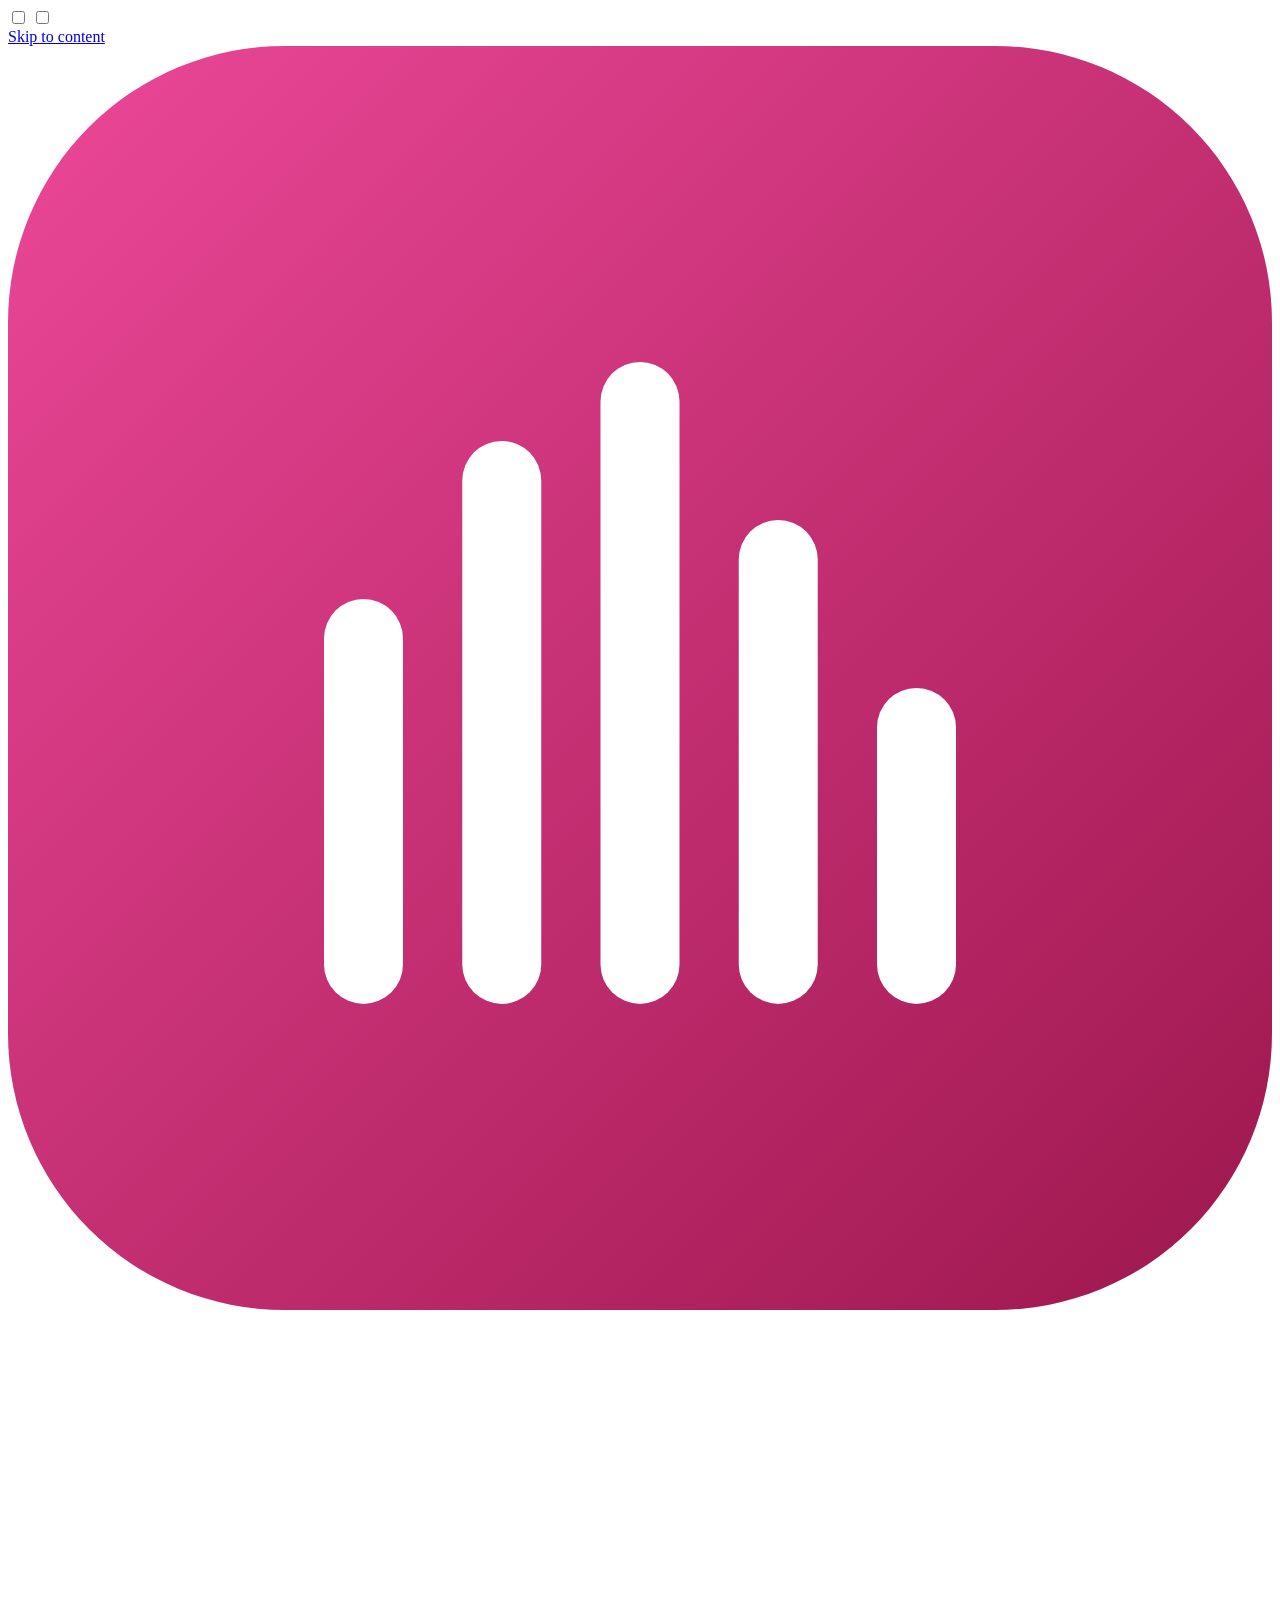
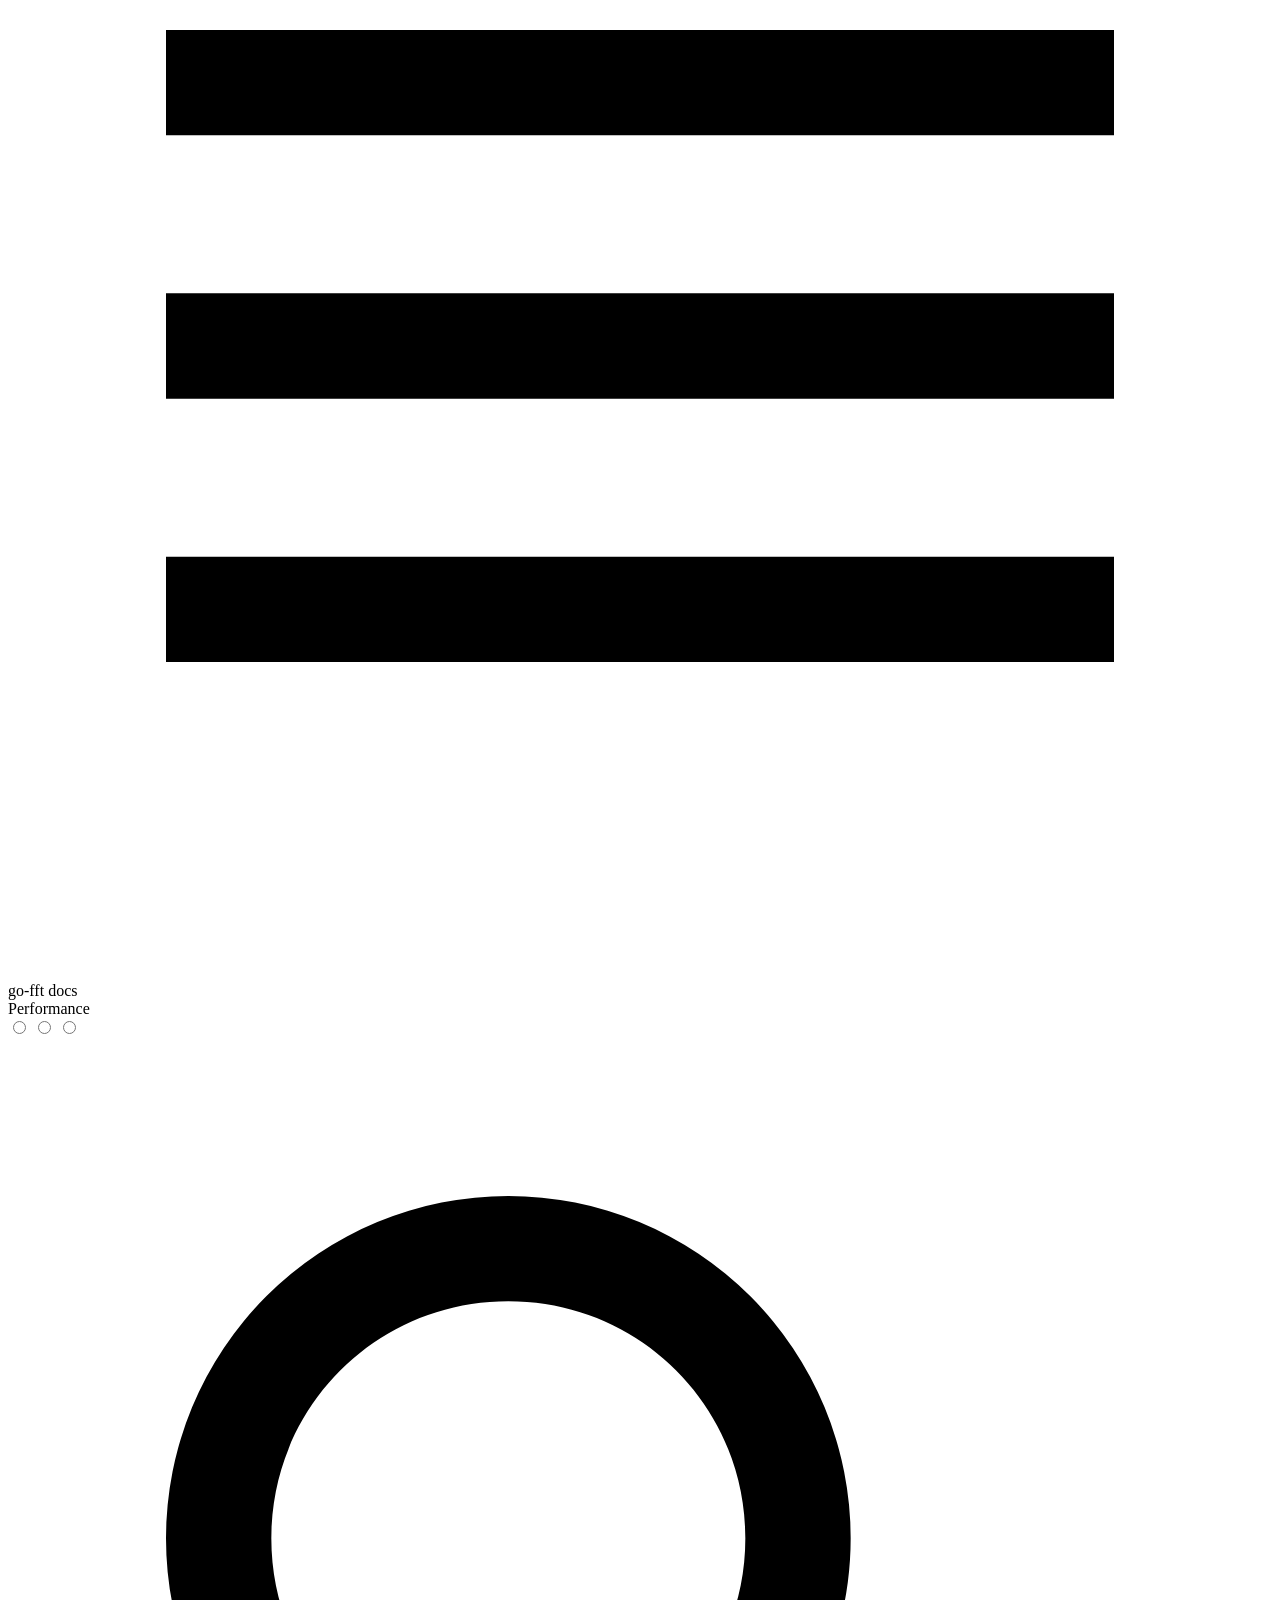
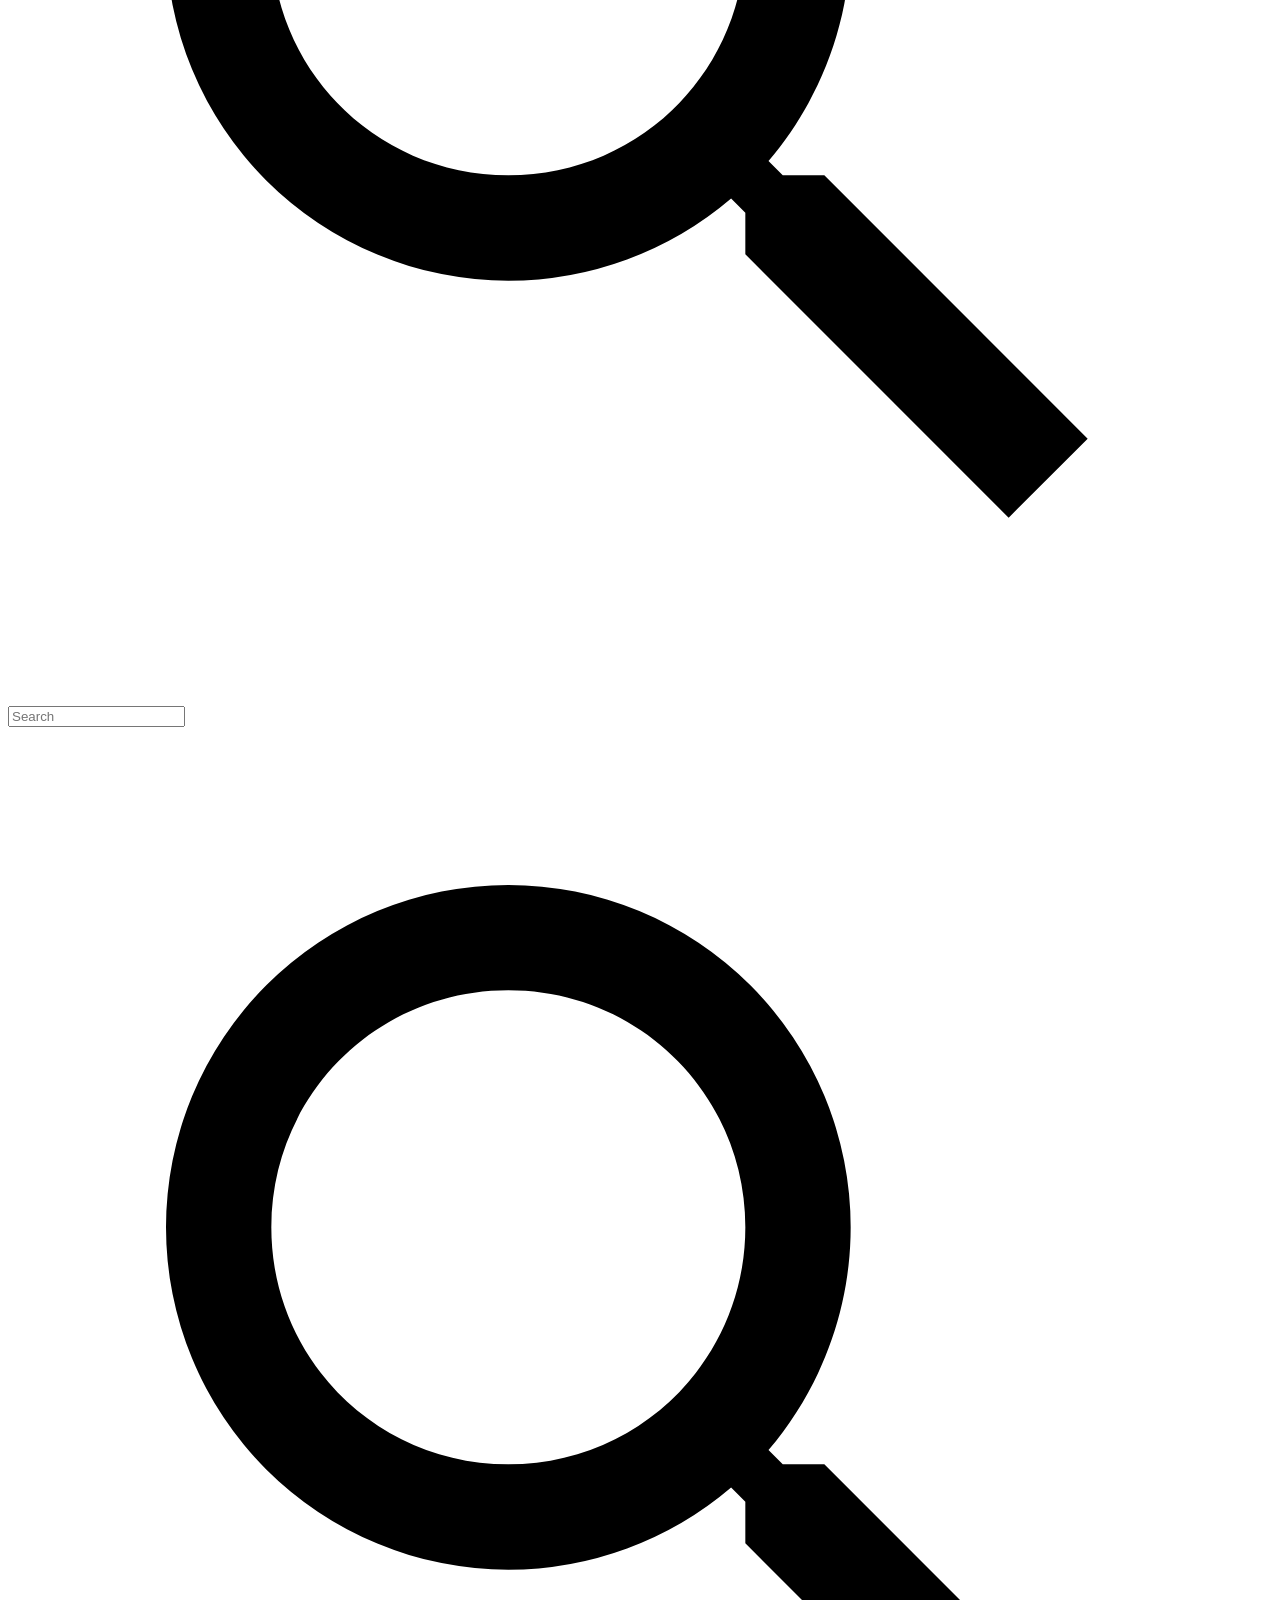
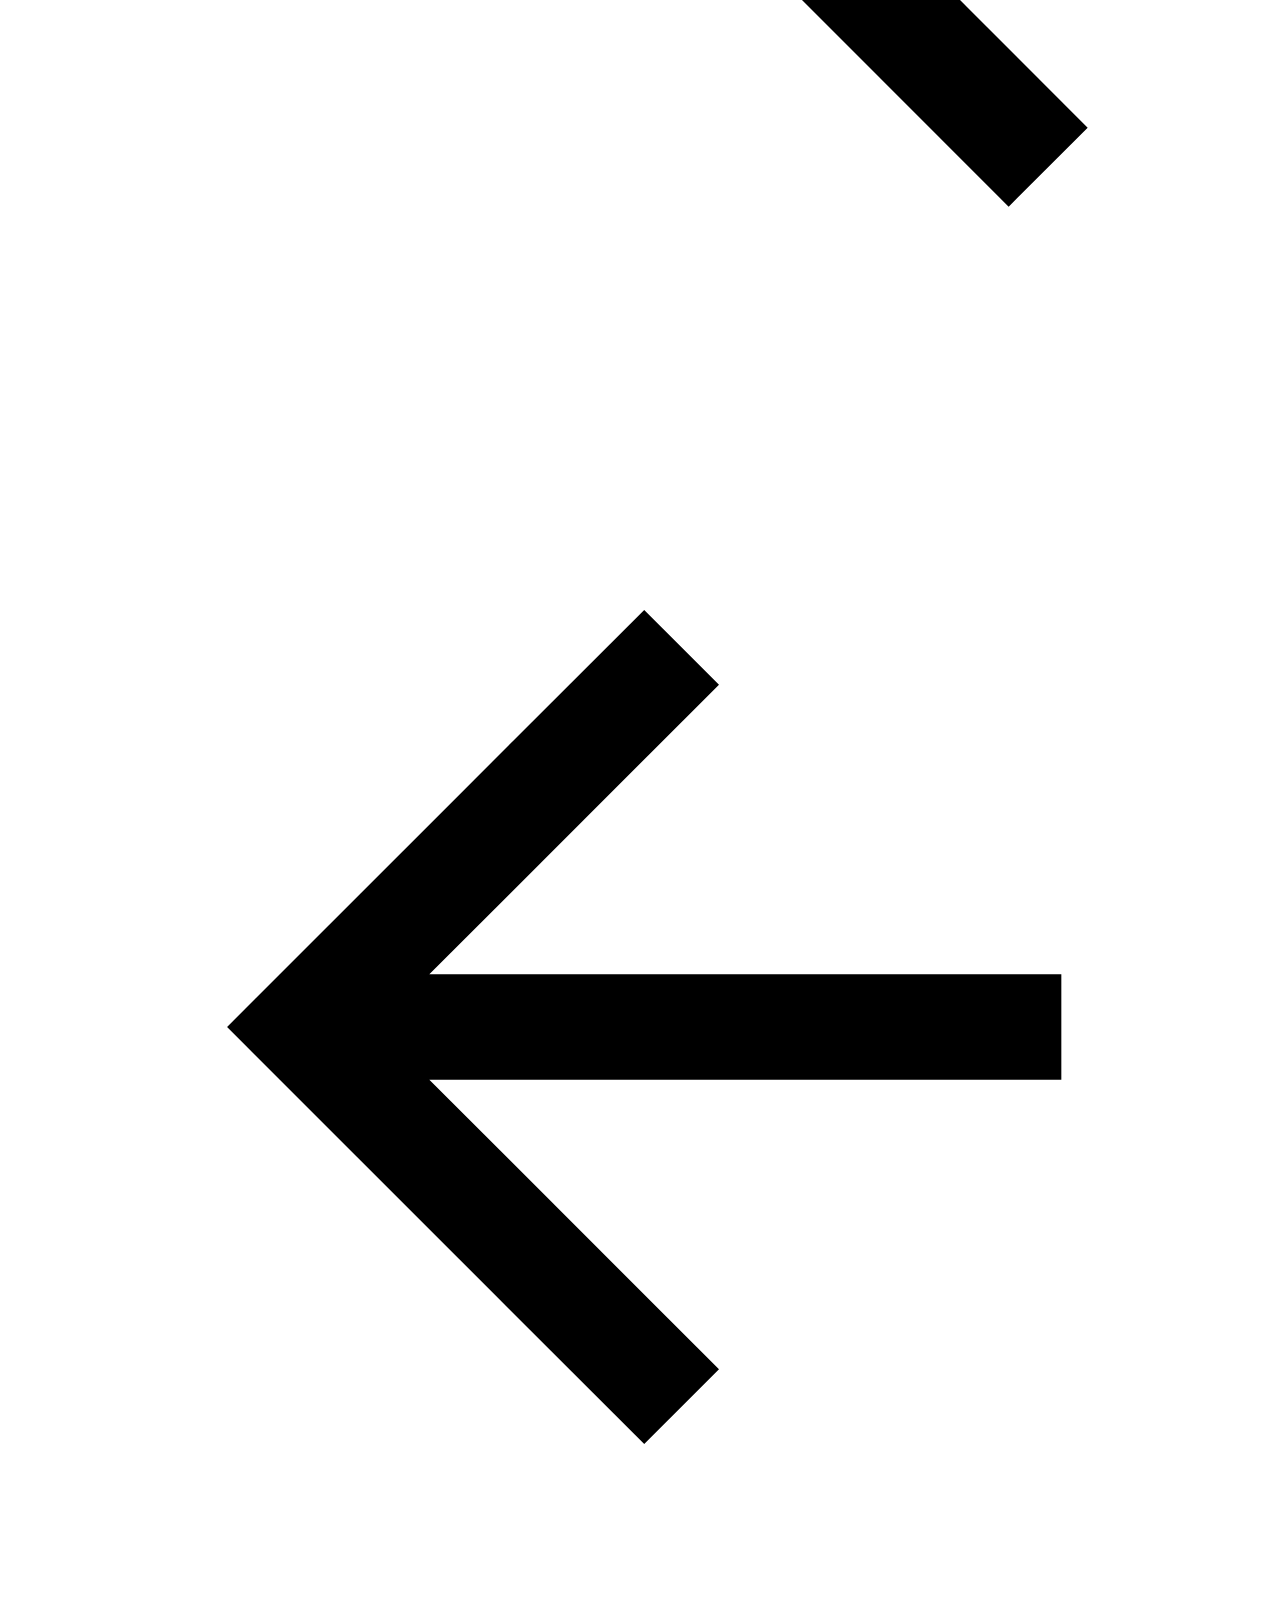
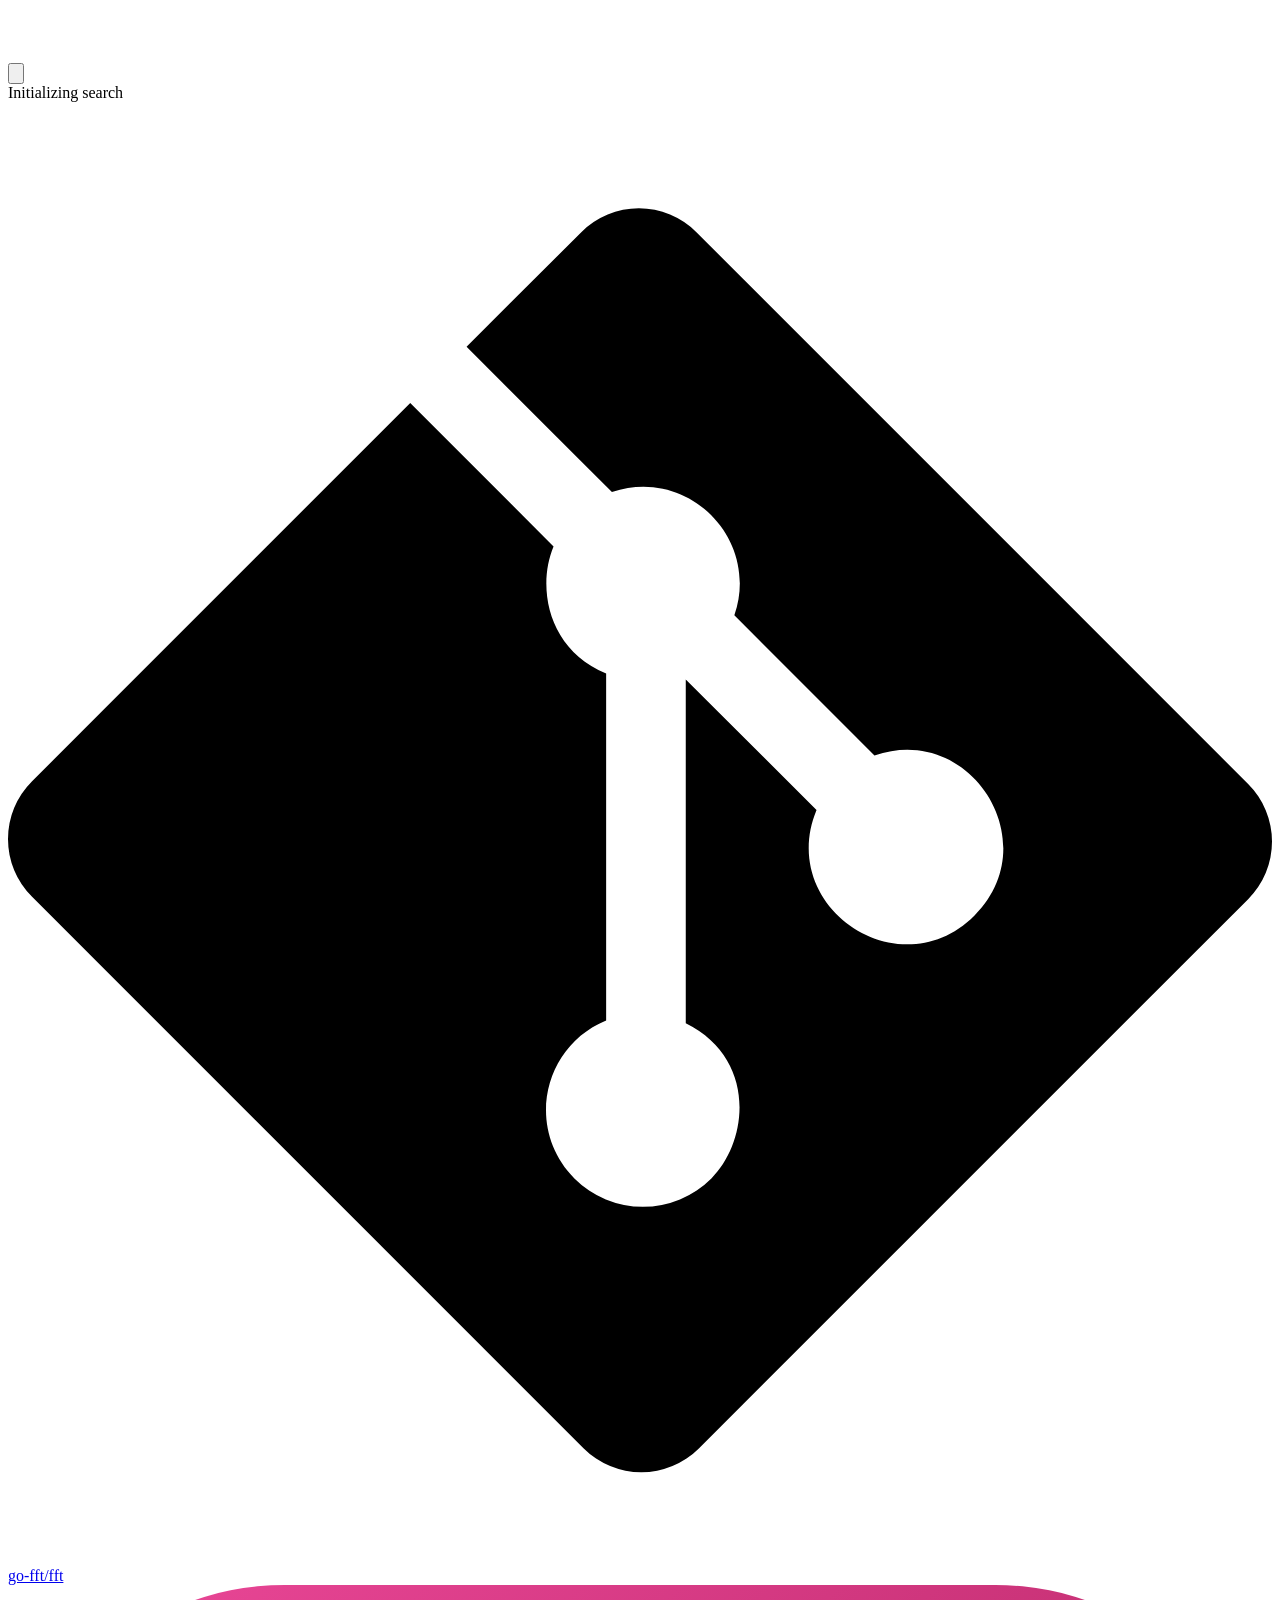
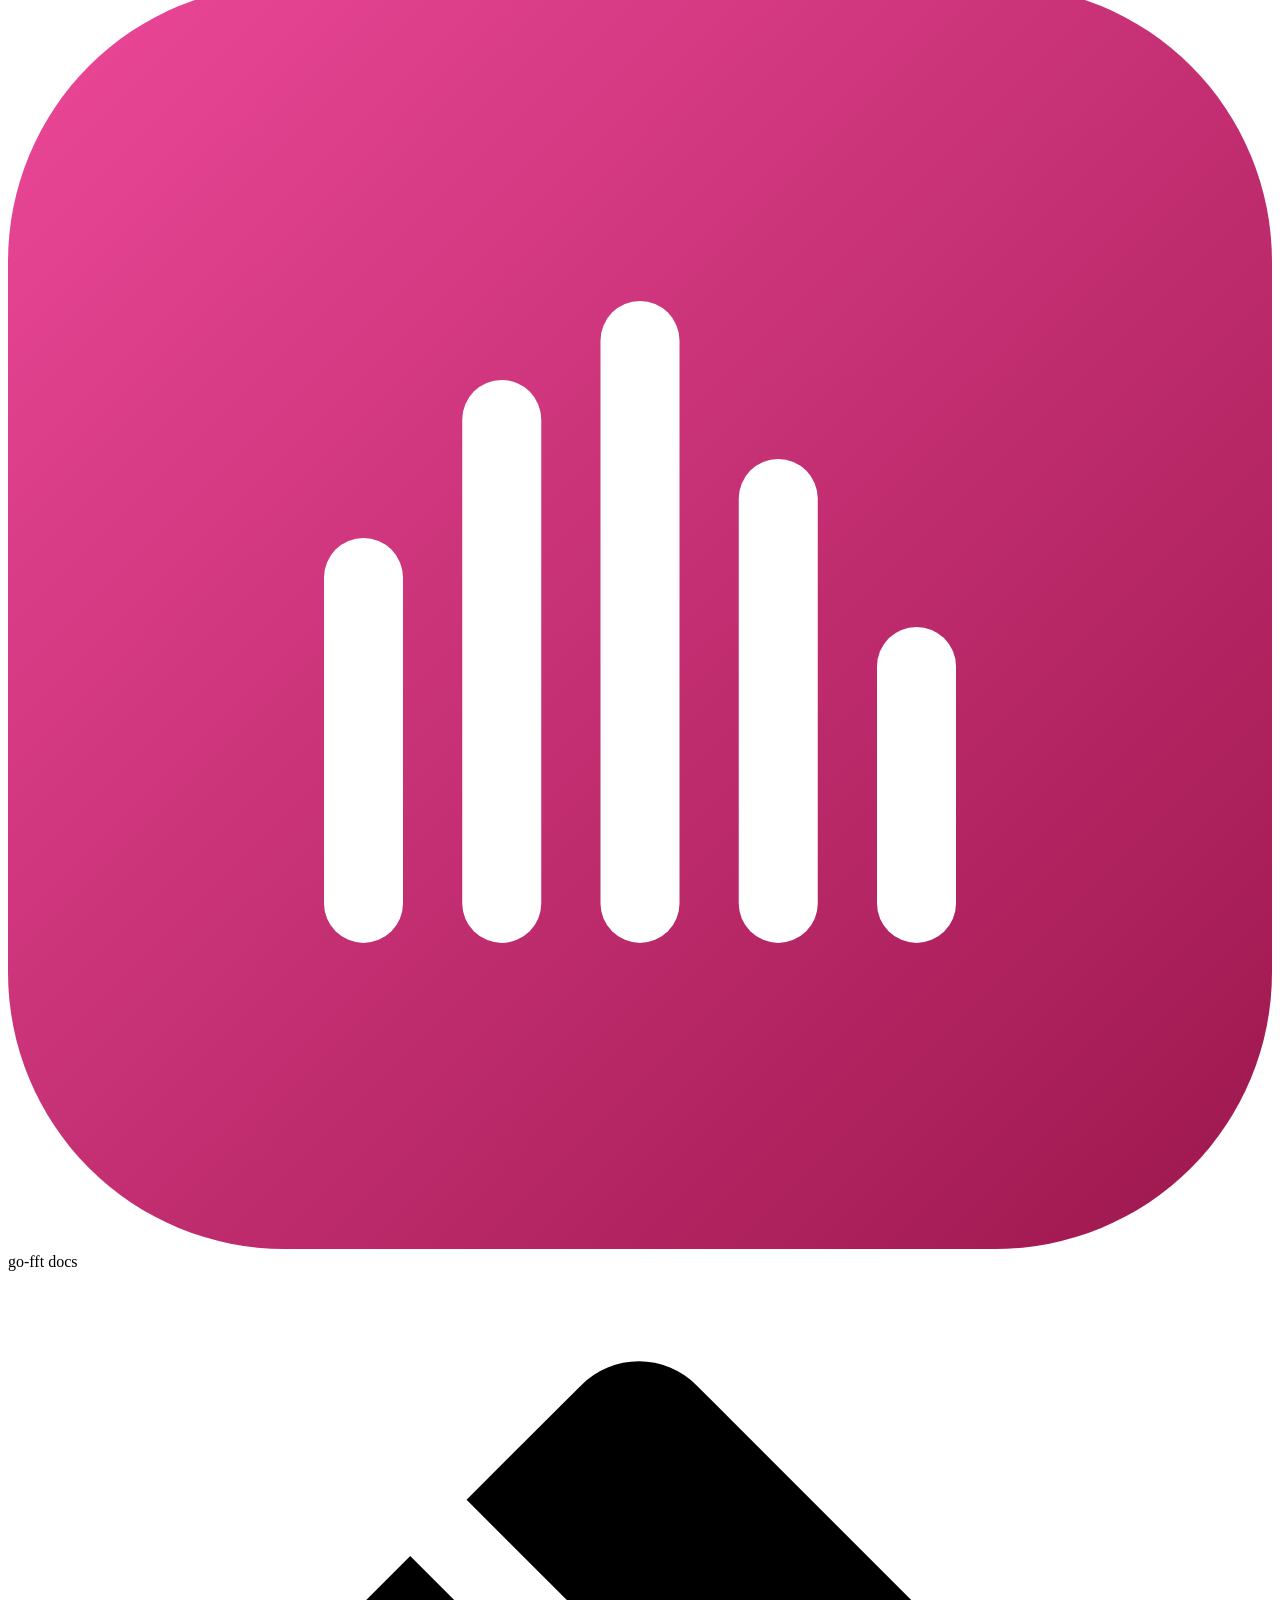
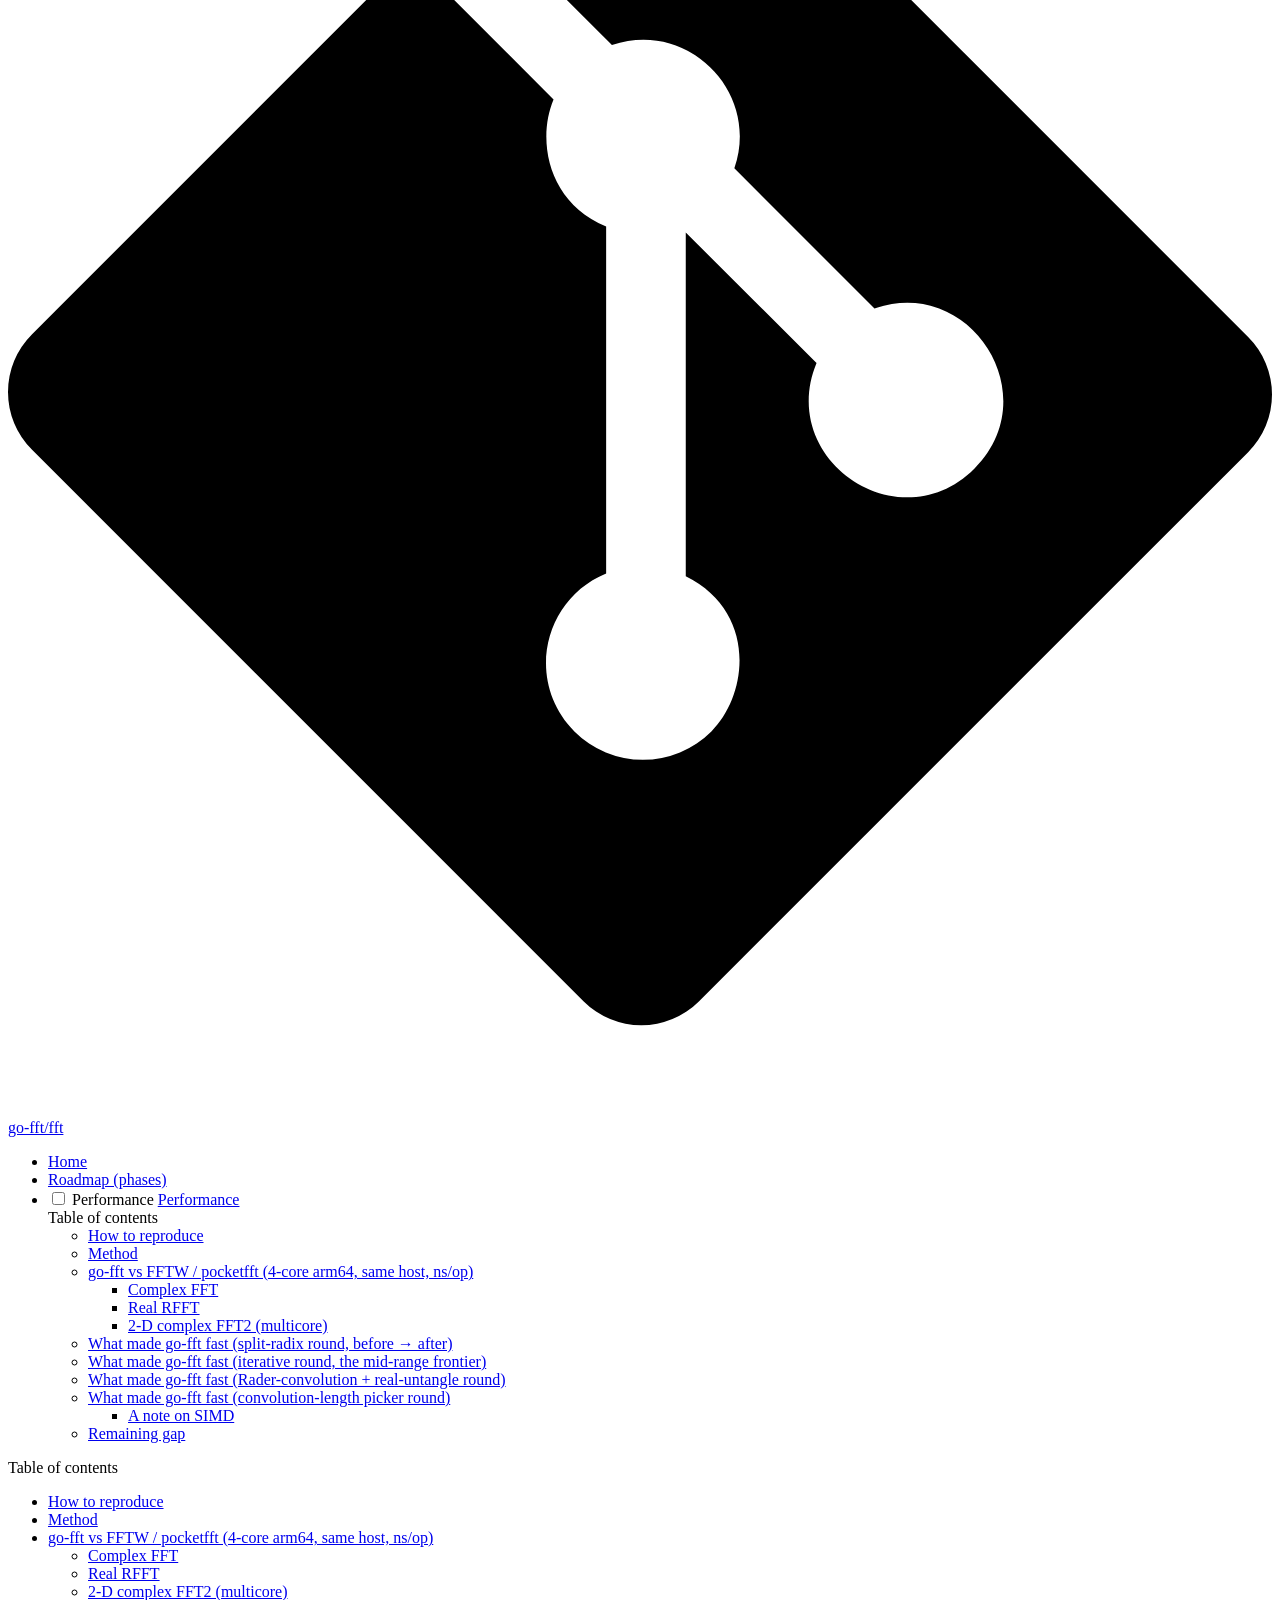
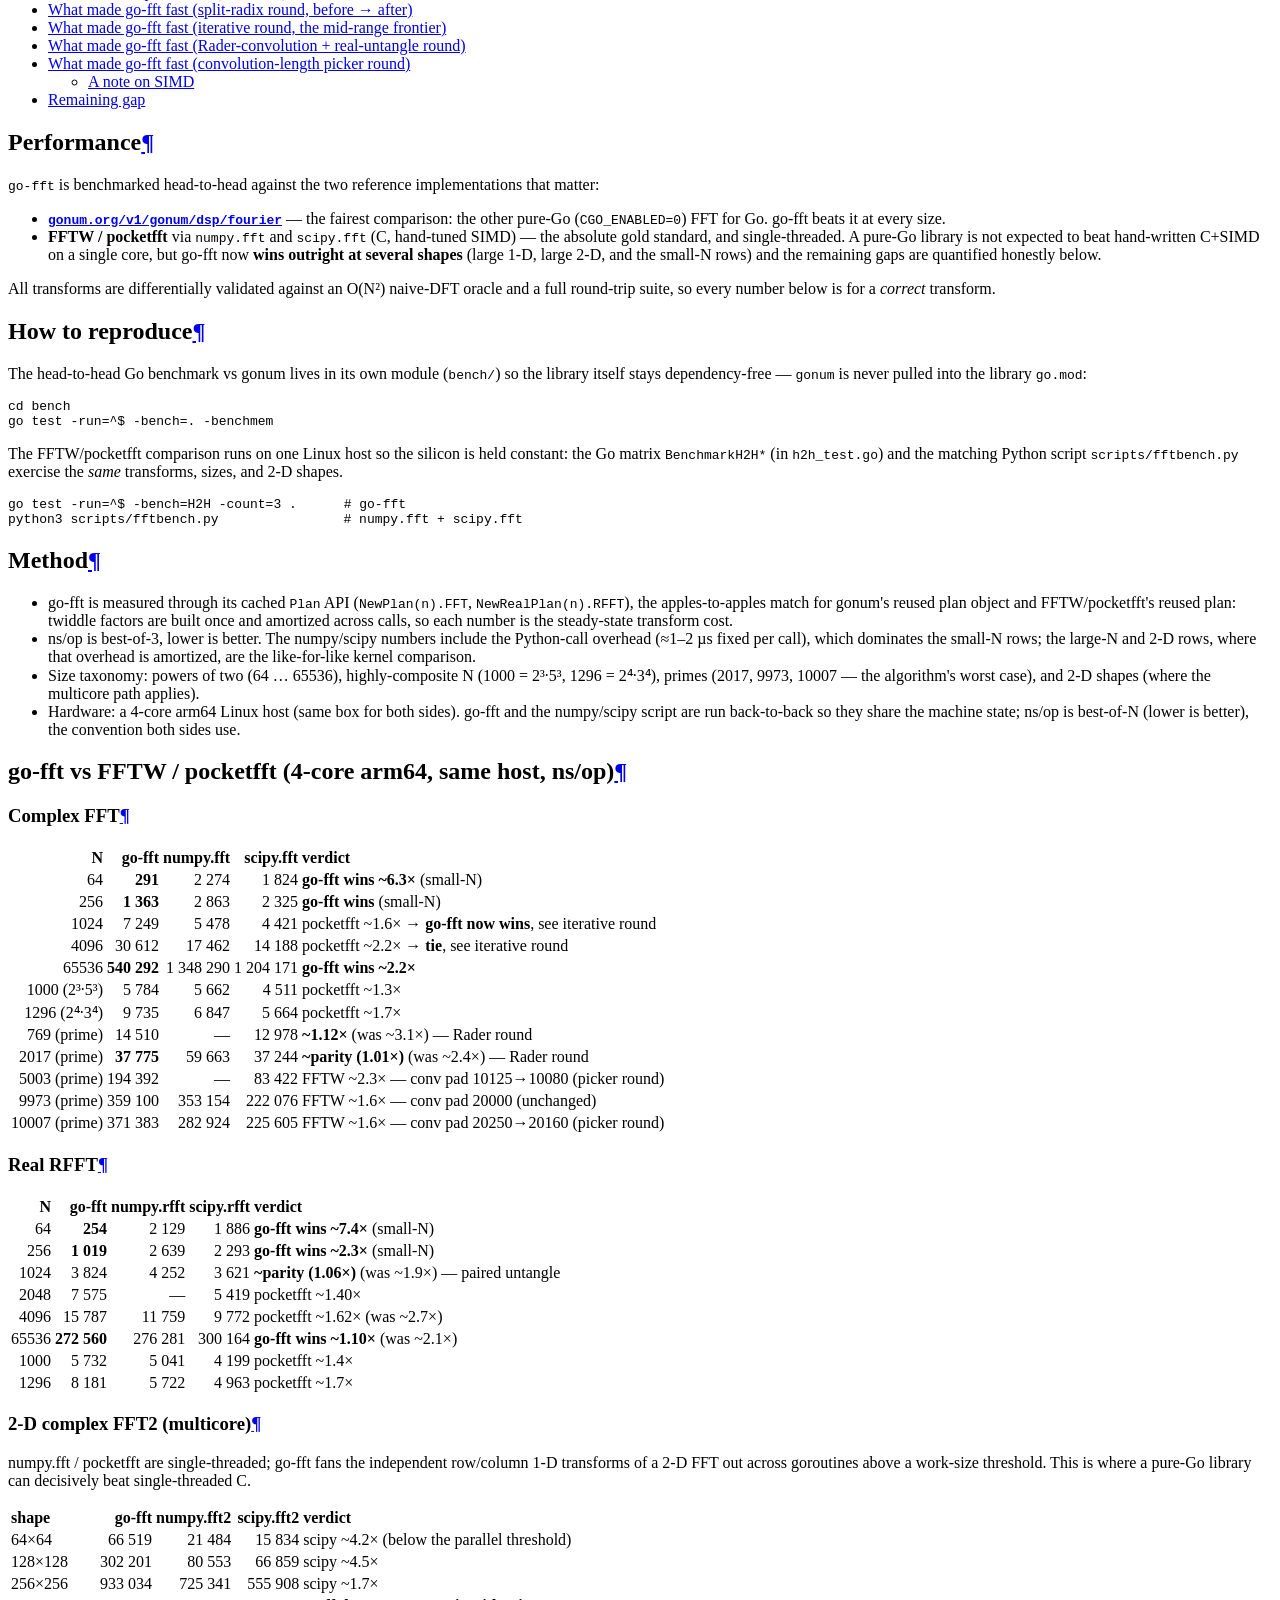
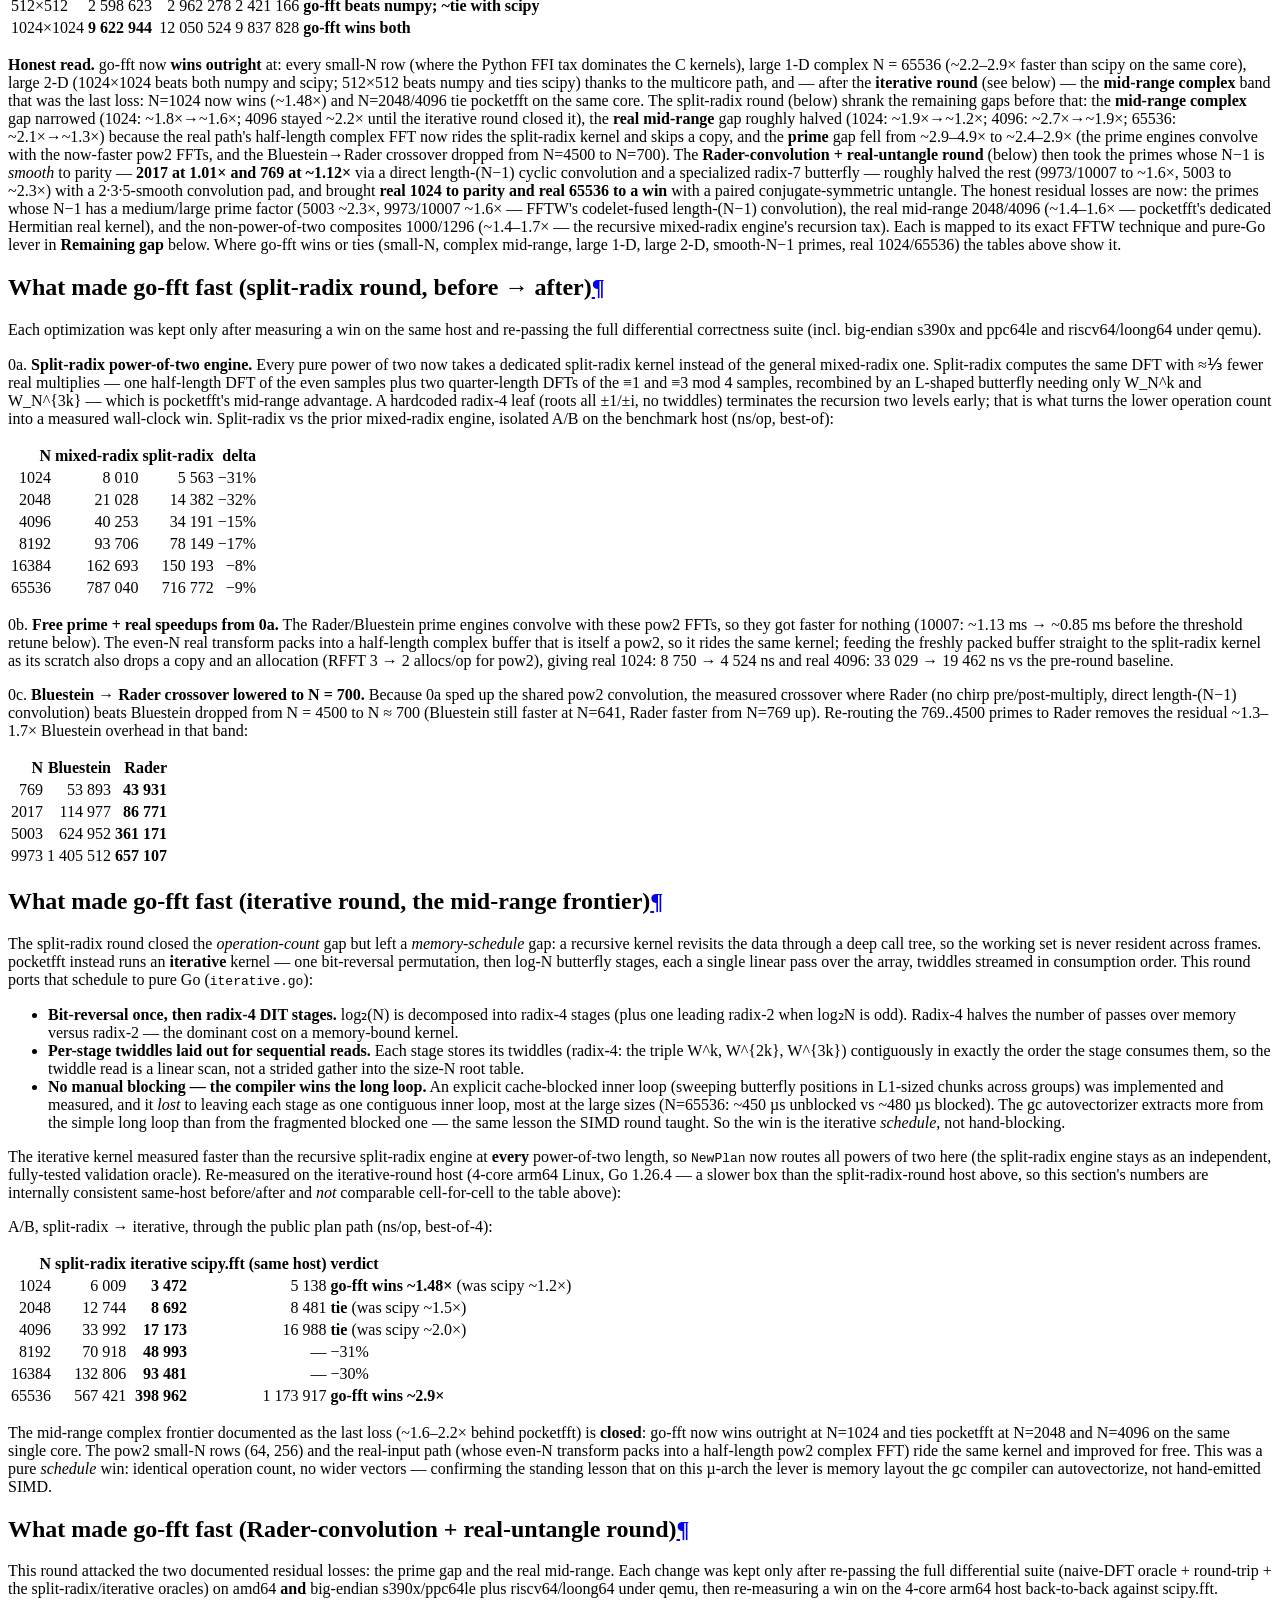
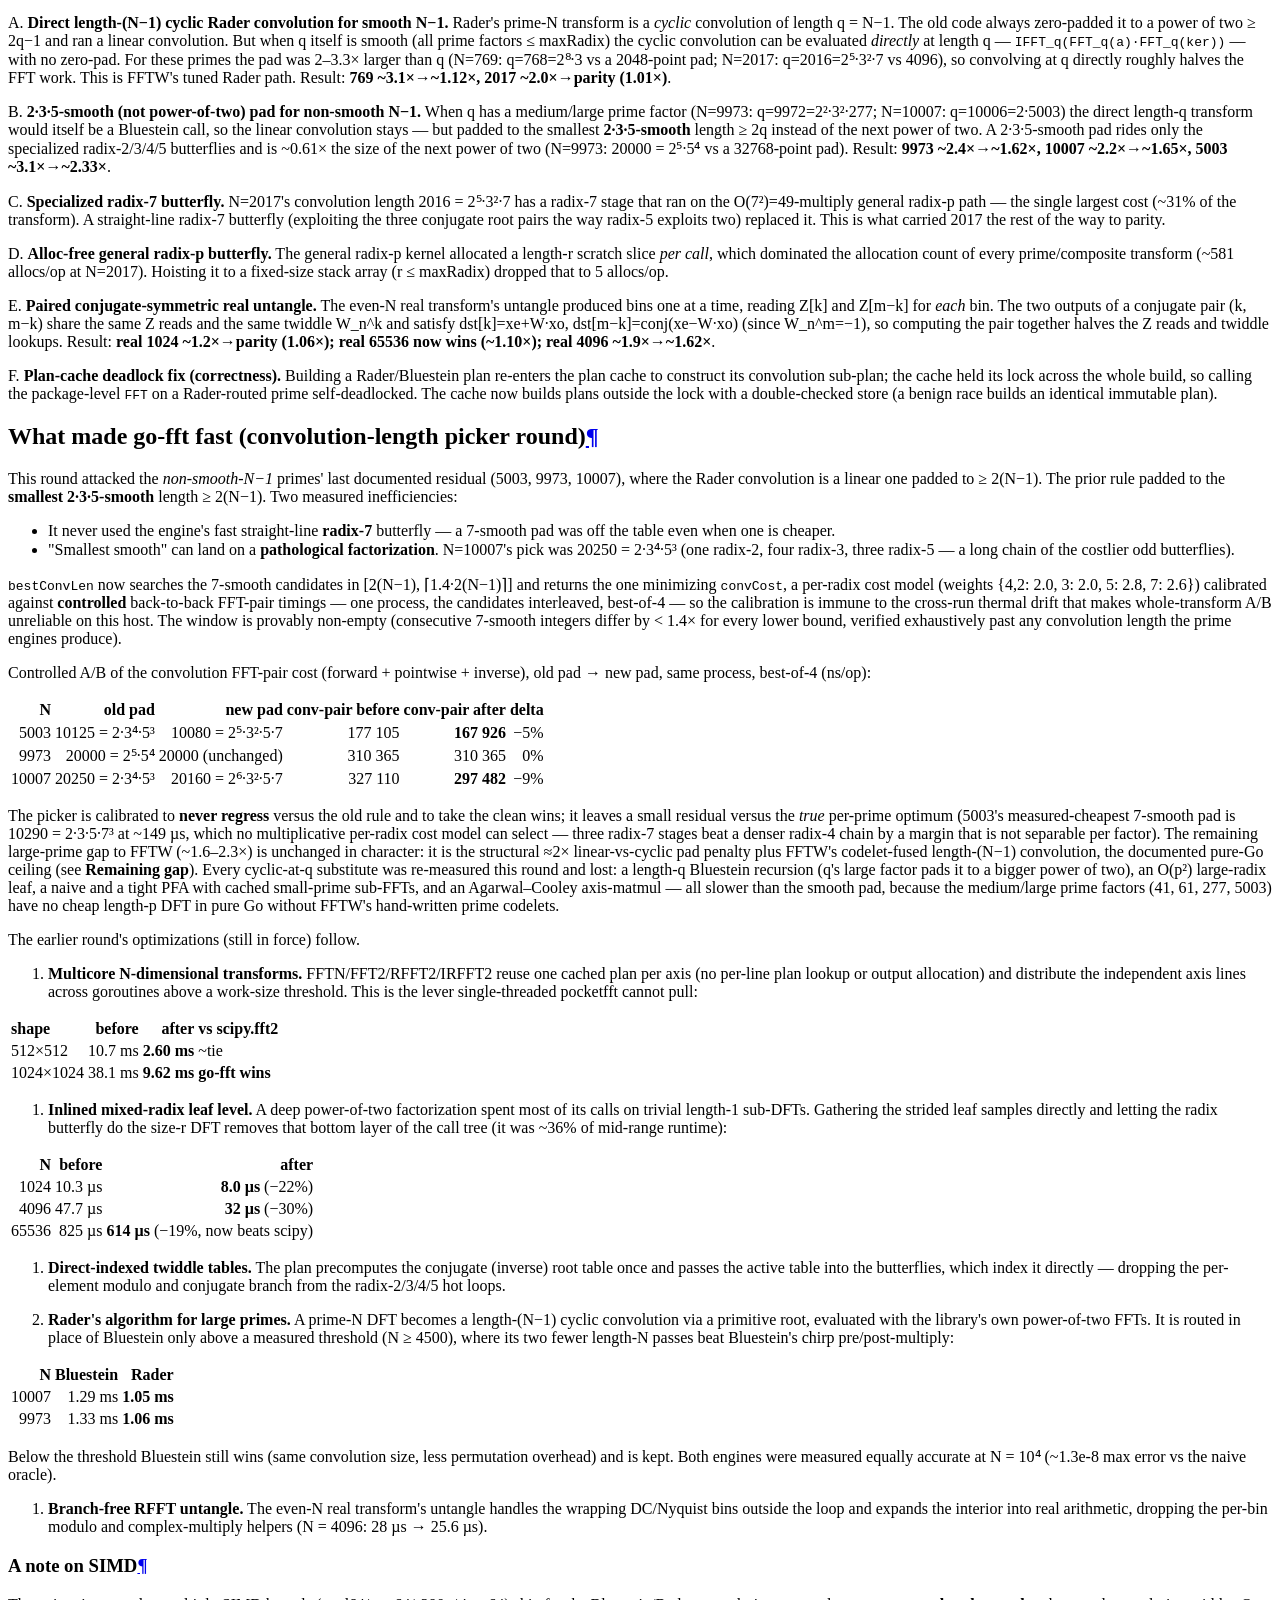
==== 0.1/performance/index.html @ 16e161b7 "Deployed b7ee590 to 0.1 with MkDocs 1.6.1 and mike 2.1.3" ====
<!doctype html>
<html lang="en" class="no-js">
  <head>
    
      <meta charset="utf-8">
      <meta name="viewport" content="width=device-width,initial-scale=1">
      
        <meta name="description" content="A pure-Go (CGO=0) FFT library — the numpy.fft / scipy.fft equivalent for Go, no FFTW.">
      
      
      
        <link rel="canonical" href="https://go-fft.github.io/docs/0.1/performance/">
      
      
        <link rel="prev" href="../roadmap/">
      
      
      
      <link rel="icon" href="../assets/logo.svg">
      <meta name="generator" content="mkdocs-1.6.1, mkdocs-material-9.5.49">
    
    
      
        <title>Performance - go-fft docs</title>
      
    
    
      <link rel="stylesheet" href="../assets/stylesheets/main.6f8fc17f.min.css">
      
        
        <link rel="stylesheet" href="../assets/stylesheets/palette.06af60db.min.css">
      
      


    
    
      
    
    
      
        
        
        <link rel="preconnect" href="https://fonts.gstatic.com" crossorigin>
        <link rel="stylesheet" href="https://fonts.googleapis.com/css?family=Roboto:300,300i,400,400i,700,700i%7CRoboto+Mono:400,400i,700,700i&display=fallback">
        <style>:root{--md-text-font:"Roboto";--md-code-font:"Roboto Mono"}</style>
      
    
    
    <script>__md_scope=new URL("..",location),__md_hash=e=>[...e].reduce(((e,_)=>(e<<5)-e+_.charCodeAt(0)),0),__md_get=(e,_=localStorage,t=__md_scope)=>JSON.parse(_.getItem(t.pathname+"."+e)),__md_set=(e,_,t=localStorage,a=__md_scope)=>{try{t.setItem(a.pathname+"."+e,JSON.stringify(_))}catch(e){}}</script>
    
      

    
    
    
  </head>
  
  
    
    
      
    
    
    
    
    <body dir="ltr" data-md-color-scheme="default" data-md-color-primary="indigo" data-md-color-accent="indigo">
  
    
    <input class="md-toggle" data-md-toggle="drawer" type="checkbox" id="__drawer" autocomplete="off">
    <input class="md-toggle" data-md-toggle="search" type="checkbox" id="__search" autocomplete="off">
    <label class="md-overlay" for="__drawer"></label>
    <div data-md-component="skip">
      
        
        <a href="#performance" class="md-skip">
          Skip to content
        </a>
      
    </div>
    <div data-md-component="announce">
      
    </div>
    
      <div data-md-color-scheme="default" data-md-component="outdated" hidden>
        
      </div>
    
    
      

  

<header class="md-header md-header--shadow" data-md-component="header">
  <nav class="md-header__inner md-grid" aria-label="Header">
    <a href=".." title="go-fft docs" class="md-header__button md-logo" aria-label="go-fft docs" data-md-component="logo">
      
  <img src="../assets/logo.svg" alt="logo">

    </a>
    <label class="md-header__button md-icon" for="__drawer">
      
      <svg xmlns="http://www.w3.org/2000/svg" viewBox="0 0 24 24"><path d="M3 6h18v2H3zm0 5h18v2H3zm0 5h18v2H3z"/></svg>
    </label>
    <div class="md-header__title" data-md-component="header-title">
      <div class="md-header__ellipsis">
        <div class="md-header__topic">
          <span class="md-ellipsis">
            go-fft docs
          </span>
        </div>
        <div class="md-header__topic" data-md-component="header-topic">
          <span class="md-ellipsis">
            
              Performance
            
          </span>
        </div>
      </div>
    </div>
    
      
        <form class="md-header__option" data-md-component="palette">
  
    
    
    
    <input class="md-option" data-md-color-media="(prefers-color-scheme)" data-md-color-scheme="default" data-md-color-primary="indigo" data-md-color-accent="indigo"  aria-label="Switch to light mode"  type="radio" name="__palette" id="__palette_0">
    
      <label class="md-header__button md-icon" title="Switch to light mode" for="__palette_1" hidden>
        <svg xmlns="http://www.w3.org/2000/svg" viewBox="0 0 24 24"><path d="m14.3 16-.7-2h-3.2l-.7 2H7.8L11 7h2l3.2 9zM20 8.69V4h-4.69L12 .69 8.69 4H4v4.69L.69 12 4 15.31V20h4.69L12 23.31 15.31 20H20v-4.69L23.31 12zm-9.15 3.96h2.3L12 9z"/></svg>
      </label>
    
  
    
    
    
    <input class="md-option" data-md-color-media="(prefers-color-scheme: light)" data-md-color-scheme="default" data-md-color-primary="pink" data-md-color-accent="indigo"  aria-label="Switch to dark mode"  type="radio" name="__palette" id="__palette_1">
    
      <label class="md-header__button md-icon" title="Switch to dark mode" for="__palette_2" hidden>
        <svg xmlns="http://www.w3.org/2000/svg" viewBox="0 0 24 24"><path d="M12 8a4 4 0 0 0-4 4 4 4 0 0 0 4 4 4 4 0 0 0 4-4 4 4 0 0 0-4-4m0 10a6 6 0 0 1-6-6 6 6 0 0 1 6-6 6 6 0 0 1 6 6 6 6 0 0 1-6 6m8-9.31V4h-4.69L12 .69 8.69 4H4v4.69L.69 12 4 15.31V20h4.69L12 23.31 15.31 20H20v-4.69L23.31 12z"/></svg>
      </label>
    
  
    
    
    
    <input class="md-option" data-md-color-media="(prefers-color-scheme: dark)" data-md-color-scheme="slate" data-md-color-primary="pink" data-md-color-accent="indigo"  aria-label="Switch to system preference"  type="radio" name="__palette" id="__palette_2">
    
      <label class="md-header__button md-icon" title="Switch to system preference" for="__palette_0" hidden>
        <svg xmlns="http://www.w3.org/2000/svg" viewBox="0 0 24 24"><path d="M12 18c-.89 0-1.74-.2-2.5-.55C11.56 16.5 13 14.42 13 12s-1.44-4.5-3.5-5.45C10.26 6.2 11.11 6 12 6a6 6 0 0 1 6 6 6 6 0 0 1-6 6m8-9.31V4h-4.69L12 .69 8.69 4H4v4.69L.69 12 4 15.31V20h4.69L12 23.31 15.31 20H20v-4.69L23.31 12z"/></svg>
      </label>
    
  
</form>
      
    
    
      <script>var palette=__md_get("__palette");if(palette&&palette.color){if("(prefers-color-scheme)"===palette.color.media){var media=matchMedia("(prefers-color-scheme: light)"),input=document.querySelector(media.matches?"[data-md-color-media='(prefers-color-scheme: light)']":"[data-md-color-media='(prefers-color-scheme: dark)']");palette.color.media=input.getAttribute("data-md-color-media"),palette.color.scheme=input.getAttribute("data-md-color-scheme"),palette.color.primary=input.getAttribute("data-md-color-primary"),palette.color.accent=input.getAttribute("data-md-color-accent")}for(var[key,value]of Object.entries(palette.color))document.body.setAttribute("data-md-color-"+key,value)}</script>
    
    
    
      <label class="md-header__button md-icon" for="__search">
        
        <svg xmlns="http://www.w3.org/2000/svg" viewBox="0 0 24 24"><path d="M9.5 3A6.5 6.5 0 0 1 16 9.5c0 1.61-.59 3.09-1.56 4.23l.27.27h.79l5 5-1.5 1.5-5-5v-.79l-.27-.27A6.52 6.52 0 0 1 9.5 16 6.5 6.5 0 0 1 3 9.5 6.5 6.5 0 0 1 9.5 3m0 2C7 5 5 7 5 9.5S7 14 9.5 14 14 12 14 9.5 12 5 9.5 5"/></svg>
      </label>
      <div class="md-search" data-md-component="search" role="dialog">
  <label class="md-search__overlay" for="__search"></label>
  <div class="md-search__inner" role="search">
    <form class="md-search__form" name="search">
      <input type="text" class="md-search__input" name="query" aria-label="Search" placeholder="Search" autocapitalize="off" autocorrect="off" autocomplete="off" spellcheck="false" data-md-component="search-query" required>
      <label class="md-search__icon md-icon" for="__search">
        
        <svg xmlns="http://www.w3.org/2000/svg" viewBox="0 0 24 24"><path d="M9.5 3A6.5 6.5 0 0 1 16 9.5c0 1.61-.59 3.09-1.56 4.23l.27.27h.79l5 5-1.5 1.5-5-5v-.79l-.27-.27A6.52 6.52 0 0 1 9.5 16 6.5 6.5 0 0 1 3 9.5 6.5 6.5 0 0 1 9.5 3m0 2C7 5 5 7 5 9.5S7 14 9.5 14 14 12 14 9.5 12 5 9.5 5"/></svg>
        
        <svg xmlns="http://www.w3.org/2000/svg" viewBox="0 0 24 24"><path d="M20 11v2H8l5.5 5.5-1.42 1.42L4.16 12l7.92-7.92L13.5 5.5 8 11z"/></svg>
      </label>
      <nav class="md-search__options" aria-label="Search">
        
        <button type="reset" class="md-search__icon md-icon" title="Clear" aria-label="Clear" tabindex="-1">
          
          <svg xmlns="http://www.w3.org/2000/svg" viewBox="0 0 24 24"><path d="M19 6.41 17.59 5 12 10.59 6.41 5 5 6.41 10.59 12 5 17.59 6.41 19 12 13.41 17.59 19 19 17.59 13.41 12z"/></svg>
        </button>
      </nav>
      
        <div class="md-search__suggest" data-md-component="search-suggest"></div>
      
    </form>
    <div class="md-search__output">
      <div class="md-search__scrollwrap" tabindex="0" data-md-scrollfix>
        <div class="md-search-result" data-md-component="search-result">
          <div class="md-search-result__meta">
            Initializing search
          </div>
          <ol class="md-search-result__list" role="presentation"></ol>
        </div>
      </div>
    </div>
  </div>
</div>
    
    
      <div class="md-header__source">
        <a href="https://github.com/go-fft/fft" title="Go to repository" class="md-source" data-md-component="source">
  <div class="md-source__icon md-icon">
    
    <svg xmlns="http://www.w3.org/2000/svg" viewBox="0 0 448 512"><!--! Font Awesome Free 6.7.1 by @fontawesome - https://fontawesome.com License - https://fontawesome.com/license/free (Icons: CC BY 4.0, Fonts: SIL OFL 1.1, Code: MIT License) Copyright 2024 Fonticons, Inc.--><path d="M439.55 236.05 244 40.45a28.87 28.87 0 0 0-40.81 0l-40.66 40.63 51.52 51.52c27.06-9.14 52.68 16.77 43.39 43.68l49.66 49.66c34.23-11.8 61.18 31 35.47 56.69-26.49 26.49-70.21-2.87-56-37.34L240.22 199v121.85c25.3 12.54 22.26 41.85 9.08 55a34.34 34.34 0 0 1-48.55 0c-17.57-17.6-11.07-46.91 11.25-56v-123c-20.8-8.51-24.6-30.74-18.64-45L142.57 101 8.45 235.14a28.86 28.86 0 0 0 0 40.81l195.61 195.6a28.86 28.86 0 0 0 40.8 0l194.69-194.69a28.86 28.86 0 0 0 0-40.81"/></svg>
  </div>
  <div class="md-source__repository">
    go-fft/fft
  </div>
</a>
      </div>
    
  </nav>
  
</header>
    
    <div class="md-container" data-md-component="container">
      
      
        
          
        
      
      <main class="md-main" data-md-component="main">
        <div class="md-main__inner md-grid">
          
            
              
              <div class="md-sidebar md-sidebar--primary" data-md-component="sidebar" data-md-type="navigation" >
                <div class="md-sidebar__scrollwrap">
                  <div class="md-sidebar__inner">
                    



<nav class="md-nav md-nav--primary" aria-label="Navigation" data-md-level="0">
  <label class="md-nav__title" for="__drawer">
    <a href=".." title="go-fft docs" class="md-nav__button md-logo" aria-label="go-fft docs" data-md-component="logo">
      
  <img src="../assets/logo.svg" alt="logo">

    </a>
    go-fft docs
  </label>
  
    <div class="md-nav__source">
      <a href="https://github.com/go-fft/fft" title="Go to repository" class="md-source" data-md-component="source">
  <div class="md-source__icon md-icon">
    
    <svg xmlns="http://www.w3.org/2000/svg" viewBox="0 0 448 512"><!--! Font Awesome Free 6.7.1 by @fontawesome - https://fontawesome.com License - https://fontawesome.com/license/free (Icons: CC BY 4.0, Fonts: SIL OFL 1.1, Code: MIT License) Copyright 2024 Fonticons, Inc.--><path d="M439.55 236.05 244 40.45a28.87 28.87 0 0 0-40.81 0l-40.66 40.63 51.52 51.52c27.06-9.14 52.68 16.77 43.39 43.68l49.66 49.66c34.23-11.8 61.18 31 35.47 56.69-26.49 26.49-70.21-2.87-56-37.34L240.22 199v121.85c25.3 12.54 22.26 41.85 9.08 55a34.34 34.34 0 0 1-48.55 0c-17.57-17.6-11.07-46.91 11.25-56v-123c-20.8-8.51-24.6-30.74-18.64-45L142.57 101 8.45 235.14a28.86 28.86 0 0 0 0 40.81l195.61 195.6a28.86 28.86 0 0 0 40.8 0l194.69-194.69a28.86 28.86 0 0 0 0-40.81"/></svg>
  </div>
  <div class="md-source__repository">
    go-fft/fft
  </div>
</a>
    </div>
  
  <ul class="md-nav__list" data-md-scrollfix>
    
      
      
  
  
  
  
    <li class="md-nav__item">
      <a href=".." class="md-nav__link">
        
  
  <span class="md-ellipsis">
    Home
  </span>
  

      </a>
    </li>
  

    
      
      
  
  
  
  
    <li class="md-nav__item">
      <a href="../roadmap/" class="md-nav__link">
        
  
  <span class="md-ellipsis">
    Roadmap (phases)
  </span>
  

      </a>
    </li>
  

    
      
      
  
  
    
  
  
  
    <li class="md-nav__item md-nav__item--active">
      
      <input class="md-nav__toggle md-toggle" type="checkbox" id="__toc">
      
      
        
      
      
        <label class="md-nav__link md-nav__link--active" for="__toc">
          
  
  <span class="md-ellipsis">
    Performance
  </span>
  

          <span class="md-nav__icon md-icon"></span>
        </label>
      
      <a href="./" class="md-nav__link md-nav__link--active">
        
  
  <span class="md-ellipsis">
    Performance
  </span>
  

      </a>
      
        

<nav class="md-nav md-nav--secondary" aria-label="Table of contents">
  
  
  
    
  
  
    <label class="md-nav__title" for="__toc">
      <span class="md-nav__icon md-icon"></span>
      Table of contents
    </label>
    <ul class="md-nav__list" data-md-component="toc" data-md-scrollfix>
      
        <li class="md-nav__item">
  <a href="#how-to-reproduce" class="md-nav__link">
    <span class="md-ellipsis">
      How to reproduce
    </span>
  </a>
  
</li>
      
        <li class="md-nav__item">
  <a href="#method" class="md-nav__link">
    <span class="md-ellipsis">
      Method
    </span>
  </a>
  
</li>
      
        <li class="md-nav__item">
  <a href="#go-fft-vs-fftw-pocketfft-4-core-arm64-same-host-nsop" class="md-nav__link">
    <span class="md-ellipsis">
      go-fft vs FFTW / pocketfft (4-core arm64, same host, ns/op)
    </span>
  </a>
  
    <nav class="md-nav" aria-label="go-fft vs FFTW / pocketfft (4-core arm64, same host, ns/op)">
      <ul class="md-nav__list">
        
          <li class="md-nav__item">
  <a href="#complex-fft" class="md-nav__link">
    <span class="md-ellipsis">
      Complex FFT
    </span>
  </a>
  
</li>
        
          <li class="md-nav__item">
  <a href="#real-rfft" class="md-nav__link">
    <span class="md-ellipsis">
      Real RFFT
    </span>
  </a>
  
</li>
        
          <li class="md-nav__item">
  <a href="#2-d-complex-fft2-multicore" class="md-nav__link">
    <span class="md-ellipsis">
      2-D complex FFT2 (multicore)
    </span>
  </a>
  
</li>
        
      </ul>
    </nav>
  
</li>
      
        <li class="md-nav__item">
  <a href="#what-made-go-fft-fast-split-radix-round-before-after" class="md-nav__link">
    <span class="md-ellipsis">
      What made go-fft fast (split-radix round, before → after)
    </span>
  </a>
  
</li>
      
        <li class="md-nav__item">
  <a href="#what-made-go-fft-fast-iterative-round-the-mid-range-frontier" class="md-nav__link">
    <span class="md-ellipsis">
      What made go-fft fast (iterative round, the mid-range frontier)
    </span>
  </a>
  
</li>
      
        <li class="md-nav__item">
  <a href="#what-made-go-fft-fast-rader-convolution-real-untangle-round" class="md-nav__link">
    <span class="md-ellipsis">
      What made go-fft fast (Rader-convolution + real-untangle round)
    </span>
  </a>
  
</li>
      
        <li class="md-nav__item">
  <a href="#what-made-go-fft-fast-convolution-length-picker-round" class="md-nav__link">
    <span class="md-ellipsis">
      What made go-fft fast (convolution-length picker round)
    </span>
  </a>
  
    <nav class="md-nav" aria-label="What made go-fft fast (convolution-length picker round)">
      <ul class="md-nav__list">
        
          <li class="md-nav__item">
  <a href="#a-note-on-simd" class="md-nav__link">
    <span class="md-ellipsis">
      A note on SIMD
    </span>
  </a>
  
</li>
        
      </ul>
    </nav>
  
</li>
      
        <li class="md-nav__item">
  <a href="#remaining-gap" class="md-nav__link">
    <span class="md-ellipsis">
      Remaining gap
    </span>
  </a>
  
</li>
      
    </ul>
  
</nav>
      
    </li>
  

    
  </ul>
</nav>
                  </div>
                </div>
              </div>
            
            
              
              <div class="md-sidebar md-sidebar--secondary" data-md-component="sidebar" data-md-type="toc" >
                <div class="md-sidebar__scrollwrap">
                  <div class="md-sidebar__inner">
                    

<nav class="md-nav md-nav--secondary" aria-label="Table of contents">
  
  
  
    
  
  
    <label class="md-nav__title" for="__toc">
      <span class="md-nav__icon md-icon"></span>
      Table of contents
    </label>
    <ul class="md-nav__list" data-md-component="toc" data-md-scrollfix>
      
        <li class="md-nav__item">
  <a href="#how-to-reproduce" class="md-nav__link">
    <span class="md-ellipsis">
      How to reproduce
    </span>
  </a>
  
</li>
      
        <li class="md-nav__item">
  <a href="#method" class="md-nav__link">
    <span class="md-ellipsis">
      Method
    </span>
  </a>
  
</li>
      
        <li class="md-nav__item">
  <a href="#go-fft-vs-fftw-pocketfft-4-core-arm64-same-host-nsop" class="md-nav__link">
    <span class="md-ellipsis">
      go-fft vs FFTW / pocketfft (4-core arm64, same host, ns/op)
    </span>
  </a>
  
    <nav class="md-nav" aria-label="go-fft vs FFTW / pocketfft (4-core arm64, same host, ns/op)">
      <ul class="md-nav__list">
        
          <li class="md-nav__item">
  <a href="#complex-fft" class="md-nav__link">
    <span class="md-ellipsis">
      Complex FFT
    </span>
  </a>
  
</li>
        
          <li class="md-nav__item">
  <a href="#real-rfft" class="md-nav__link">
    <span class="md-ellipsis">
      Real RFFT
    </span>
  </a>
  
</li>
        
          <li class="md-nav__item">
  <a href="#2-d-complex-fft2-multicore" class="md-nav__link">
    <span class="md-ellipsis">
      2-D complex FFT2 (multicore)
    </span>
  </a>
  
</li>
        
      </ul>
    </nav>
  
</li>
      
        <li class="md-nav__item">
  <a href="#what-made-go-fft-fast-split-radix-round-before-after" class="md-nav__link">
    <span class="md-ellipsis">
      What made go-fft fast (split-radix round, before → after)
    </span>
  </a>
  
</li>
      
        <li class="md-nav__item">
  <a href="#what-made-go-fft-fast-iterative-round-the-mid-range-frontier" class="md-nav__link">
    <span class="md-ellipsis">
      What made go-fft fast (iterative round, the mid-range frontier)
    </span>
  </a>
  
</li>
      
        <li class="md-nav__item">
  <a href="#what-made-go-fft-fast-rader-convolution-real-untangle-round" class="md-nav__link">
    <span class="md-ellipsis">
      What made go-fft fast (Rader-convolution + real-untangle round)
    </span>
  </a>
  
</li>
      
        <li class="md-nav__item">
  <a href="#what-made-go-fft-fast-convolution-length-picker-round" class="md-nav__link">
    <span class="md-ellipsis">
      What made go-fft fast (convolution-length picker round)
    </span>
  </a>
  
    <nav class="md-nav" aria-label="What made go-fft fast (convolution-length picker round)">
      <ul class="md-nav__list">
        
          <li class="md-nav__item">
  <a href="#a-note-on-simd" class="md-nav__link">
    <span class="md-ellipsis">
      A note on SIMD
    </span>
  </a>
  
</li>
        
      </ul>
    </nav>
  
</li>
      
        <li class="md-nav__item">
  <a href="#remaining-gap" class="md-nav__link">
    <span class="md-ellipsis">
      Remaining gap
    </span>
  </a>
  
</li>
      
    </ul>
  
</nav>
                  </div>
                </div>
              </div>
            
          
          
            <div class="md-content" data-md-component="content">
              <article class="md-content__inner md-typeset">
                
                  


<h1 id="performance">Performance<a class="headerlink" href="#performance" title="Permanent link">&para;</a></h1>
<p><code>go-fft</code> is benchmarked head-to-head against the two reference implementations
that matter:</p>
<ul>
<li><strong><a href="https://pkg.go.dev/gonum.org/v1/gonum/dsp/fourier"><code>gonum.org/v1/gonum/dsp/fourier</code></a></strong>
  — the fairest comparison: the other pure-Go (<code>CGO_ENABLED=0</code>) FFT for Go.
  go-fft beats it at every size.</li>
<li><strong>FFTW / pocketfft</strong> via <code>numpy.fft</code> and <code>scipy.fft</code> (C, hand-tuned SIMD) —
  the absolute gold standard, and single-threaded. A pure-Go library is not
  expected to beat hand-written C+SIMD on a single core, but go-fft now <strong>wins
  outright at several shapes</strong> (large 1-D, large 2-D, and the small-N rows) and
  the remaining gaps are quantified honestly below.</li>
</ul>
<p>All transforms are differentially validated against an O(N²) naive-DFT oracle
and a full round-trip suite, so every number below is for a <em>correct</em> transform.</p>
<h2 id="how-to-reproduce">How to reproduce<a class="headerlink" href="#how-to-reproduce" title="Permanent link">&para;</a></h2>
<p>The head-to-head Go benchmark vs gonum lives in its own module (<code>bench/</code>) so the
library itself stays dependency-free — <code>gonum</code> is never pulled into the library
<code>go.mod</code>:</p>
<div class="highlight"><pre><span></span><code><a id="__codelineno-0-1" name="__codelineno-0-1" href="#__codelineno-0-1"></a><span class="nb">cd</span><span class="w"> </span>bench
<a id="__codelineno-0-2" name="__codelineno-0-2" href="#__codelineno-0-2"></a>go<span class="w"> </span><span class="nb">test</span><span class="w"> </span>-run<span class="o">=</span>^$<span class="w"> </span>-bench<span class="o">=</span>.<span class="w"> </span>-benchmem
</code></pre></div>
<p>The FFTW/pocketfft comparison runs on one Linux host so the silicon is held
constant: the Go matrix <code>BenchmarkH2H*</code> (in <code>h2h_test.go</code>) and the matching
Python script <code>scripts/fftbench.py</code> exercise the <em>same</em> transforms, sizes, and
2-D shapes.</p>
<div class="highlight"><pre><span></span><code><a id="__codelineno-1-1" name="__codelineno-1-1" href="#__codelineno-1-1"></a>go<span class="w"> </span><span class="nb">test</span><span class="w"> </span>-run<span class="o">=</span>^$<span class="w"> </span>-bench<span class="o">=</span>H2H<span class="w"> </span>-count<span class="o">=</span><span class="m">3</span><span class="w"> </span>.<span class="w">      </span><span class="c1"># go-fft</span>
<a id="__codelineno-1-2" name="__codelineno-1-2" href="#__codelineno-1-2"></a>python3<span class="w"> </span>scripts/fftbench.py<span class="w">                </span><span class="c1"># numpy.fft + scipy.fft</span>
</code></pre></div>
<h2 id="method">Method<a class="headerlink" href="#method" title="Permanent link">&para;</a></h2>
<ul>
<li>go-fft is measured through its cached <code>Plan</code> API (<code>NewPlan(n).FFT</code>,
  <code>NewRealPlan(n).RFFT</code>), the apples-to-apples match for gonum's reused plan
  object and FFTW/pocketfft's reused plan: twiddle factors are built once and
  amortized across calls, so each number is the steady-state transform cost.</li>
<li>ns/op is best-of-3, lower is better. The numpy/scipy numbers include the
  Python-call overhead (≈1–2 µs fixed per call), which dominates the small-N
  rows; the large-N and 2-D rows, where that overhead is amortized, are the
  like-for-like kernel comparison.</li>
<li>Size taxonomy: powers of two (64 … 65536), highly-composite N (1000 = 2³·5³,
  1296 = 2⁴·3⁴), primes (2017, 9973, 10007 — the algorithm's worst case), and
  2-D shapes (where the multicore path applies).</li>
<li>Hardware: a 4-core arm64 Linux host (same box for both sides). go-fft and the
  numpy/scipy script are run back-to-back so they share the machine state; ns/op
  is best-of-N (lower is better), the convention both sides use.</li>
</ul>
<h2 id="go-fft-vs-fftw-pocketfft-4-core-arm64-same-host-nsop">go-fft vs FFTW / pocketfft (4-core arm64, same host, ns/op)<a class="headerlink" href="#go-fft-vs-fftw-pocketfft-4-core-arm64-same-host-nsop" title="Permanent link">&para;</a></h2>
<h3 id="complex-fft">Complex FFT<a class="headerlink" href="#complex-fft" title="Permanent link">&para;</a></h3>
<table>
<thead>
<tr>
<th style="text-align: right;">N</th>
<th style="text-align: right;">go-fft</th>
<th style="text-align: right;">numpy.fft</th>
<th style="text-align: right;">scipy.fft</th>
<th style="text-align: left;">verdict</th>
</tr>
</thead>
<tbody>
<tr>
<td style="text-align: right;">64</td>
<td style="text-align: right;"><strong>291</strong></td>
<td style="text-align: right;">2 274</td>
<td style="text-align: right;">1 824</td>
<td style="text-align: left;"><strong>go-fft wins ~6.3×</strong> (small-N)</td>
</tr>
<tr>
<td style="text-align: right;">256</td>
<td style="text-align: right;"><strong>1 363</strong></td>
<td style="text-align: right;">2 863</td>
<td style="text-align: right;">2 325</td>
<td style="text-align: left;"><strong>go-fft wins</strong> (small-N)</td>
</tr>
<tr>
<td style="text-align: right;">1024</td>
<td style="text-align: right;">7 249</td>
<td style="text-align: right;">5 478</td>
<td style="text-align: right;">4 421</td>
<td style="text-align: left;">pocketfft ~1.6× → <strong>go-fft now wins</strong>, see iterative round</td>
</tr>
<tr>
<td style="text-align: right;">4096</td>
<td style="text-align: right;">30 612</td>
<td style="text-align: right;">17 462</td>
<td style="text-align: right;">14 188</td>
<td style="text-align: left;">pocketfft ~2.2× → <strong>tie</strong>, see iterative round</td>
</tr>
<tr>
<td style="text-align: right;">65536</td>
<td style="text-align: right;"><strong>540 292</strong></td>
<td style="text-align: right;">1 348 290</td>
<td style="text-align: right;">1 204 171</td>
<td style="text-align: left;"><strong>go-fft wins ~2.2×</strong></td>
</tr>
<tr>
<td style="text-align: right;">1000 (2³·5³)</td>
<td style="text-align: right;">5 784</td>
<td style="text-align: right;">5 662</td>
<td style="text-align: right;">4 511</td>
<td style="text-align: left;">pocketfft ~1.3×</td>
</tr>
<tr>
<td style="text-align: right;">1296 (2⁴·3⁴)</td>
<td style="text-align: right;">9 735</td>
<td style="text-align: right;">6 847</td>
<td style="text-align: right;">5 664</td>
<td style="text-align: left;">pocketfft ~1.7×</td>
</tr>
<tr>
<td style="text-align: right;">769 (prime)</td>
<td style="text-align: right;">14 510</td>
<td style="text-align: right;">—</td>
<td style="text-align: right;">12 978</td>
<td style="text-align: left;"><strong>~1.12×</strong> (was ~3.1×) — Rader round</td>
</tr>
<tr>
<td style="text-align: right;">2017 (prime)</td>
<td style="text-align: right;"><strong>37 775</strong></td>
<td style="text-align: right;">59 663</td>
<td style="text-align: right;">37 244</td>
<td style="text-align: left;"><strong>~parity (1.01×)</strong> (was ~2.4×) — Rader round</td>
</tr>
<tr>
<td style="text-align: right;">5003 (prime)</td>
<td style="text-align: right;">194 392</td>
<td style="text-align: right;">—</td>
<td style="text-align: right;">83 422</td>
<td style="text-align: left;">FFTW ~2.3× — conv pad 10125→10080 (picker round)</td>
</tr>
<tr>
<td style="text-align: right;">9973 (prime)</td>
<td style="text-align: right;">359 100</td>
<td style="text-align: right;">353 154</td>
<td style="text-align: right;">222 076</td>
<td style="text-align: left;">FFTW ~1.6× — conv pad 20000 (unchanged)</td>
</tr>
<tr>
<td style="text-align: right;">10007 (prime)</td>
<td style="text-align: right;">371 383</td>
<td style="text-align: right;">282 924</td>
<td style="text-align: right;">225 605</td>
<td style="text-align: left;">FFTW ~1.6× — conv pad 20250→20160 (picker round)</td>
</tr>
</tbody>
</table>
<h3 id="real-rfft">Real RFFT<a class="headerlink" href="#real-rfft" title="Permanent link">&para;</a></h3>
<table>
<thead>
<tr>
<th style="text-align: right;">N</th>
<th style="text-align: right;">go-fft</th>
<th style="text-align: right;">numpy.rfft</th>
<th style="text-align: right;">scipy.rfft</th>
<th style="text-align: left;">verdict</th>
</tr>
</thead>
<tbody>
<tr>
<td style="text-align: right;">64</td>
<td style="text-align: right;"><strong>254</strong></td>
<td style="text-align: right;">2 129</td>
<td style="text-align: right;">1 886</td>
<td style="text-align: left;"><strong>go-fft wins ~7.4×</strong> (small-N)</td>
</tr>
<tr>
<td style="text-align: right;">256</td>
<td style="text-align: right;"><strong>1 019</strong></td>
<td style="text-align: right;">2 639</td>
<td style="text-align: right;">2 293</td>
<td style="text-align: left;"><strong>go-fft wins ~2.3×</strong> (small-N)</td>
</tr>
<tr>
<td style="text-align: right;">1024</td>
<td style="text-align: right;">3 824</td>
<td style="text-align: right;">4 252</td>
<td style="text-align: right;">3 621</td>
<td style="text-align: left;"><strong>~parity (1.06×)</strong> (was ~1.9×) — paired untangle</td>
</tr>
<tr>
<td style="text-align: right;">2048</td>
<td style="text-align: right;">7 575</td>
<td style="text-align: right;">—</td>
<td style="text-align: right;">5 419</td>
<td style="text-align: left;">pocketfft ~1.40×</td>
</tr>
<tr>
<td style="text-align: right;">4096</td>
<td style="text-align: right;">15 787</td>
<td style="text-align: right;">11 759</td>
<td style="text-align: right;">9 772</td>
<td style="text-align: left;">pocketfft ~1.62× (was ~2.7×)</td>
</tr>
<tr>
<td style="text-align: right;">65536</td>
<td style="text-align: right;"><strong>272 560</strong></td>
<td style="text-align: right;">276 281</td>
<td style="text-align: right;">300 164</td>
<td style="text-align: left;"><strong>go-fft wins ~1.10×</strong> (was ~2.1×)</td>
</tr>
<tr>
<td style="text-align: right;">1000</td>
<td style="text-align: right;">5 732</td>
<td style="text-align: right;">5 041</td>
<td style="text-align: right;">4 199</td>
<td style="text-align: left;">pocketfft ~1.4×</td>
</tr>
<tr>
<td style="text-align: right;">1296</td>
<td style="text-align: right;">8 181</td>
<td style="text-align: right;">5 722</td>
<td style="text-align: right;">4 963</td>
<td style="text-align: left;">pocketfft ~1.7×</td>
</tr>
</tbody>
</table>
<h3 id="2-d-complex-fft2-multicore">2-D complex FFT2 (multicore)<a class="headerlink" href="#2-d-complex-fft2-multicore" title="Permanent link">&para;</a></h3>
<p>numpy.fft / pocketfft are single-threaded; go-fft fans the independent row/column
1-D transforms of a 2-D FFT out across goroutines above a work-size threshold.
This is where a pure-Go library can decisively beat single-threaded C.</p>
<table>
<thead>
<tr>
<th style="text-align: left;">shape</th>
<th style="text-align: right;">go-fft</th>
<th style="text-align: right;">numpy.fft2</th>
<th style="text-align: right;">scipy.fft2</th>
<th style="text-align: left;">verdict</th>
</tr>
</thead>
<tbody>
<tr>
<td style="text-align: left;">64×64</td>
<td style="text-align: right;">66 519</td>
<td style="text-align: right;">21 484</td>
<td style="text-align: right;">15 834</td>
<td style="text-align: left;">scipy ~4.2× (below the parallel threshold)</td>
</tr>
<tr>
<td style="text-align: left;">128×128</td>
<td style="text-align: right;">302 201</td>
<td style="text-align: right;">80 553</td>
<td style="text-align: right;">66 859</td>
<td style="text-align: left;">scipy ~4.5×</td>
</tr>
<tr>
<td style="text-align: left;">256×256</td>
<td style="text-align: right;">933 034</td>
<td style="text-align: right;">725 341</td>
<td style="text-align: right;">555 908</td>
<td style="text-align: left;">scipy ~1.7×</td>
</tr>
<tr>
<td style="text-align: left;">512×512</td>
<td style="text-align: right;">2 598 623</td>
<td style="text-align: right;">2 962 278</td>
<td style="text-align: right;">2 421 166</td>
<td style="text-align: left;"><strong>go-fft beats numpy; ~tie with scipy</strong></td>
</tr>
<tr>
<td style="text-align: left;">1024×1024</td>
<td style="text-align: right;"><strong>9 622 944</strong></td>
<td style="text-align: right;">12 050 524</td>
<td style="text-align: right;">9 837 828</td>
<td style="text-align: left;"><strong>go-fft wins both</strong></td>
</tr>
</tbody>
</table>
<p><strong>Honest read.</strong> go-fft now <strong>wins outright</strong> at: every small-N row (where the
Python FFI tax dominates the C kernels), large 1-D complex N = 65536 (~2.2–2.9×
faster than scipy on the same core), large 2-D (1024×1024 beats both numpy
and scipy; 512×512 beats numpy and ties scipy) thanks to the multicore path, and
— after the <strong>iterative round</strong> (see below) — the <strong>mid-range complex</strong> band that
was the last loss: N=1024 now wins (~1.48×) and N=2048/4096 tie pocketfft on the
same core. The split-radix round (below) shrank the remaining gaps before that:
the <strong>mid-range complex</strong> gap narrowed (1024: ~1.8×→~1.6×; 4096 stayed ~2.2×
until the iterative round closed it), the <strong>real mid-range</strong> gap roughly halved (1024:
~1.9×→~1.2×; 4096: ~2.7×→~1.9×; 65536: ~2.1×→~1.3×) because the real path's
half-length complex FFT now rides the split-radix kernel and skips a copy, and
the <strong>prime</strong> gap fell from ~2.9–4.9× to ~2.4–2.9× (the prime engines convolve
with the now-faster pow2 FFTs, and the Bluestein→Rader crossover dropped from
N=4500 to N=700). The <strong>Rader-convolution + real-untangle round</strong> (below) then
took the primes whose N−1 is <em>smooth</em> to parity — <strong>2017 at 1.01× and 769 at
~1.12×</strong> via a direct length-(N−1) cyclic convolution and a specialized radix-7
butterfly — roughly halved the rest (9973/10007 to ~1.6×, 5003 to ~2.3×) with a
2·3·5-smooth convolution pad, and brought <strong>real 1024 to parity and real 65536 to
a win</strong> with a paired conjugate-symmetric untangle. The honest residual losses are
now: the primes whose N−1 has a medium/large prime factor (5003 ~2.3×, 9973/10007
~1.6× — FFTW's codelet-fused length-(N−1) convolution), the real mid-range
2048/4096 (~1.4–1.6× — pocketfft's dedicated Hermitian real kernel), and the
non-power-of-two composites 1000/1296 (~1.4–1.7× — the recursive mixed-radix
engine's recursion tax). Each is mapped to its exact FFTW technique and pure-Go
lever in <strong>Remaining gap</strong> below. Where go-fft wins or ties (small-N, complex
mid-range, large 1-D, large 2-D, smooth-N−1 primes, real 1024/65536) the tables
above show it.</p>
<h2 id="what-made-go-fft-fast-split-radix-round-before-after">What made go-fft fast (split-radix round, before → after)<a class="headerlink" href="#what-made-go-fft-fast-split-radix-round-before-after" title="Permanent link">&para;</a></h2>
<p>Each optimization was kept only after measuring a win on the same host and
re-passing the full differential correctness suite (incl. big-endian s390x and
ppc64le and riscv64/loong64 under qemu).</p>
<p>0a. <strong>Split-radix power-of-two engine.</strong> Every pure power of two now takes a
   dedicated split-radix kernel instead of the general mixed-radix one. Split-radix
   computes the same DFT with ≈⅓ fewer real multiplies — one half-length DFT of
   the even samples plus two quarter-length DFTs of the ≡1 and ≡3 mod 4 samples,
   recombined by an L-shaped butterfly needing only W_N^k and W_N^{3k} — which is
   pocketfft's mid-range advantage. A hardcoded radix-4 leaf (roots all ±1/±i, no
   twiddles) terminates the recursion two levels early; that is what turns the
   lower operation count into a measured wall-clock win. Split-radix vs the prior
   mixed-radix engine, isolated A/B on the benchmark host (ns/op, best-of):</p>
<table>
<thead>
<tr>
<th style="text-align: right;">N</th>
<th style="text-align: right;">mixed-radix</th>
<th style="text-align: right;">split-radix</th>
<th style="text-align: right;">delta</th>
</tr>
</thead>
<tbody>
<tr>
<td style="text-align: right;">1024</td>
<td style="text-align: right;">8 010</td>
<td style="text-align: right;">5 563</td>
<td style="text-align: right;">−31%</td>
</tr>
<tr>
<td style="text-align: right;">2048</td>
<td style="text-align: right;">21 028</td>
<td style="text-align: right;">14 382</td>
<td style="text-align: right;">−32%</td>
</tr>
<tr>
<td style="text-align: right;">4096</td>
<td style="text-align: right;">40 253</td>
<td style="text-align: right;">34 191</td>
<td style="text-align: right;">−15%</td>
</tr>
<tr>
<td style="text-align: right;">8192</td>
<td style="text-align: right;">93 706</td>
<td style="text-align: right;">78 149</td>
<td style="text-align: right;">−17%</td>
</tr>
<tr>
<td style="text-align: right;">16384</td>
<td style="text-align: right;">162 693</td>
<td style="text-align: right;">150 193</td>
<td style="text-align: right;">−8%</td>
</tr>
<tr>
<td style="text-align: right;">65536</td>
<td style="text-align: right;">787 040</td>
<td style="text-align: right;">716 772</td>
<td style="text-align: right;">−9%</td>
</tr>
</tbody>
</table>
<p>0b. <strong>Free prime + real speedups from 0a.</strong> The Rader/Bluestein prime engines
   convolve with these pow2 FFTs, so they got faster for nothing (10007:
   ~1.13 ms → ~0.85 ms before the threshold retune below). The even-N real
   transform packs into a half-length complex buffer that is itself a pow2, so it
   rides the same kernel; feeding the freshly packed buffer straight to the
   split-radix kernel as its scratch also drops a copy and an allocation (RFFT
   3 → 2 allocs/op for pow2), giving real 1024: 8 750 → 4 524 ns and real 4096:
   33 029 → 19 462 ns vs the pre-round baseline.</p>
<p>0c. <strong>Bluestein → Rader crossover lowered to N = 700.</strong> Because 0a sped up the
   shared pow2 convolution, the measured crossover where Rader (no chirp
   pre/post-multiply, direct length-(N−1) convolution) beats Bluestein dropped
   from N = 4500 to N ≈ 700 (Bluestein still faster at N=641, Rader faster from
   N=769 up). Re-routing the 769..4500 primes to Rader removes the residual
   ~1.3–1.7× Bluestein overhead in that band:</p>
<table>
<thead>
<tr>
<th style="text-align: right;">N</th>
<th style="text-align: right;">Bluestein</th>
<th style="text-align: right;">Rader</th>
</tr>
</thead>
<tbody>
<tr>
<td style="text-align: right;">769</td>
<td style="text-align: right;">53 893</td>
<td style="text-align: right;"><strong>43 931</strong></td>
</tr>
<tr>
<td style="text-align: right;">2017</td>
<td style="text-align: right;">114 977</td>
<td style="text-align: right;"><strong>86 771</strong></td>
</tr>
<tr>
<td style="text-align: right;">5003</td>
<td style="text-align: right;">624 952</td>
<td style="text-align: right;"><strong>361 171</strong></td>
</tr>
<tr>
<td style="text-align: right;">9973</td>
<td style="text-align: right;">1 405 512</td>
<td style="text-align: right;"><strong>657 107</strong></td>
</tr>
</tbody>
</table>
<h2 id="what-made-go-fft-fast-iterative-round-the-mid-range-frontier">What made go-fft fast (iterative round, the mid-range frontier)<a class="headerlink" href="#what-made-go-fft-fast-iterative-round-the-mid-range-frontier" title="Permanent link">&para;</a></h2>
<p>The split-radix round closed the <em>operation-count</em> gap but left a <em>memory-schedule</em>
gap: a recursive kernel revisits the data through a deep call tree, so the working
set is never resident across frames. pocketfft instead runs an <strong>iterative</strong>
kernel — one bit-reversal permutation, then log-N butterfly stages, each a single
linear pass over the array, twiddles streamed in consumption order. This round
ports that schedule to pure Go (<code>iterative.go</code>):</p>
<ul>
<li><strong>Bit-reversal once, then radix-4 DIT stages.</strong> log₂(N) is decomposed into
  radix-4 stages (plus one leading radix-2 when log₂N is odd). Radix-4 halves the
  number of passes over memory versus radix-2 — the dominant cost on a
  memory-bound kernel.</li>
<li><strong>Per-stage twiddles laid out for sequential reads.</strong> Each stage stores its
  twiddles (radix-4: the triple W^k, W^{2k}, W^{3k}) contiguously in exactly the
  order the stage consumes them, so the twiddle read is a linear scan, not a
  strided gather into the size-N root table.</li>
<li><strong>No manual blocking — the compiler wins the long loop.</strong> An explicit
  cache-blocked inner loop (sweeping butterfly positions in L1-sized chunks across
  groups) was implemented and measured, and it <em>lost</em> to leaving each stage as one
  contiguous inner loop, most at the large sizes (N=65536: ~450 µs unblocked vs
  ~480 µs blocked). The gc autovectorizer extracts more from the simple long loop
  than from the fragmented blocked one — the same lesson the SIMD round taught. So
  the win is the iterative <em>schedule</em>, not hand-blocking.</li>
</ul>
<p>The iterative kernel measured faster than the recursive split-radix engine at
<strong>every</strong> power-of-two length, so <code>NewPlan</code> now routes all powers of two here
(the split-radix engine stays as an independent, fully-tested validation oracle).
Re-measured on the iterative-round host (4-core arm64 Linux, Go 1.26.4 — a
slower box than the split-radix-round host above, so this section's numbers are
internally consistent same-host before/after and <em>not</em> comparable cell-for-cell
to the table above):</p>
<p>A/B, split-radix → iterative, through the public plan path (ns/op, best-of-4):</p>
<table>
<thead>
<tr>
<th style="text-align: right;">N</th>
<th style="text-align: right;">split-radix</th>
<th style="text-align: right;">iterative</th>
<th style="text-align: right;">scipy.fft (same host)</th>
<th style="text-align: left;">verdict</th>
</tr>
</thead>
<tbody>
<tr>
<td style="text-align: right;">1024</td>
<td style="text-align: right;">6 009</td>
<td style="text-align: right;"><strong>3 472</strong></td>
<td style="text-align: right;">5 138</td>
<td style="text-align: left;"><strong>go-fft wins ~1.48×</strong> (was scipy ~1.2×)</td>
</tr>
<tr>
<td style="text-align: right;">2048</td>
<td style="text-align: right;">12 744</td>
<td style="text-align: right;"><strong>8 692</strong></td>
<td style="text-align: right;">8 481</td>
<td style="text-align: left;"><strong>tie</strong> (was scipy ~1.5×)</td>
</tr>
<tr>
<td style="text-align: right;">4096</td>
<td style="text-align: right;">33 992</td>
<td style="text-align: right;"><strong>17 173</strong></td>
<td style="text-align: right;">16 988</td>
<td style="text-align: left;"><strong>tie</strong> (was scipy ~2.0×)</td>
</tr>
<tr>
<td style="text-align: right;">8192</td>
<td style="text-align: right;">70 918</td>
<td style="text-align: right;"><strong>48 993</strong></td>
<td style="text-align: right;">—</td>
<td style="text-align: left;">−31%</td>
</tr>
<tr>
<td style="text-align: right;">16384</td>
<td style="text-align: right;">132 806</td>
<td style="text-align: right;"><strong>93 481</strong></td>
<td style="text-align: right;">—</td>
<td style="text-align: left;">−30%</td>
</tr>
<tr>
<td style="text-align: right;">65536</td>
<td style="text-align: right;">567 421</td>
<td style="text-align: right;"><strong>398 962</strong></td>
<td style="text-align: right;">1 173 917</td>
<td style="text-align: left;"><strong>go-fft wins ~2.9×</strong></td>
</tr>
</tbody>
</table>
<p>The mid-range complex frontier documented as the last loss (~1.6–2.2× behind
pocketfft) is <strong>closed</strong>: go-fft now wins outright at N=1024 and ties pocketfft at
N=2048 and N=4096 on the same single core. The pow2 small-N rows (64, 256) and the
real-input path (whose even-N transform packs into a half-length pow2 complex FFT)
ride the same kernel and improved for free. This was a pure <em>schedule</em> win:
identical operation count, no wider vectors — confirming the standing lesson that
on this µ-arch the lever is memory layout the gc compiler can autovectorize, not
hand-emitted SIMD.</p>
<h2 id="what-made-go-fft-fast-rader-convolution-real-untangle-round">What made go-fft fast (Rader-convolution + real-untangle round)<a class="headerlink" href="#what-made-go-fft-fast-rader-convolution-real-untangle-round" title="Permanent link">&para;</a></h2>
<p>This round attacked the two documented residual losses: the prime gap and the
real mid-range. Each change was kept only after re-passing the full differential
suite (naive-DFT oracle + round-trip + the split-radix/iterative oracles) on
amd64 <strong>and</strong> big-endian s390x/ppc64le plus riscv64/loong64 under qemu, then
re-measuring a win on the 4-core arm64 host back-to-back against scipy.fft.</p>
<p>A. <strong>Direct length-(N−1) cyclic Rader convolution for smooth N−1.</strong> Rader's
   prime-N transform is a <em>cyclic</em> convolution of length q = N−1. The old code
   always zero-padded it to a power of two ≥ 2q−1 and ran a linear convolution.
   But when q itself is smooth (all prime factors ≤ maxRadix) the cyclic
   convolution can be evaluated <em>directly</em> at length q — <code>IFFT_q(FFT_q(a)·FFT_q(ker))</code>
   — with no zero-pad. For these primes the pad was 2–3.3× larger than q
   (N=769: q=768=2⁸·3 vs a 2048-point pad; N=2017: q=2016=2⁵·3²·7 vs 4096), so
   convolving at q directly roughly halves the FFT work. This is FFTW's tuned
   Rader path. Result: <strong>769 ~3.1×→~1.12×, 2017 ~2.0×→parity (1.01×)</strong>.</p>
<p>B. <strong>2·3·5-smooth (not power-of-two) pad for non-smooth N−1.</strong> When q has a
   medium/large prime factor (N=9973: q=9972=2²·3²·277; N=10007: q=10006=2·5003)
   the direct length-q transform would itself be a Bluestein call, so the linear
   convolution stays — but padded to the smallest <strong>2·3·5-smooth</strong> length ≥ 2q
   instead of the next power of two. A 2·3·5-smooth pad rides only the specialized
   radix-2/3/4/5 butterflies and is ~0.61× the size of the next power of two
   (N=9973: 20000 = 2⁵·5⁴ vs a 32768-point pad). Result: <strong>9973 ~2.4×→~1.62×,
   10007 ~2.2×→~1.65×, 5003 ~3.1×→~2.33×</strong>.</p>
<p>C. <strong>Specialized radix-7 butterfly.</strong> N=2017's convolution length 2016 = 2⁵·3²·7
   has a radix-7 stage that ran on the O(7²)=49-multiply general radix-p path —
   the single largest cost (~31% of the transform). A straight-line radix-7
   butterfly (exploiting the three conjugate root pairs the way radix-5 exploits
   two) replaced it. This is what carried 2017 the rest of the way to parity.</p>
<p>D. <strong>Alloc-free general radix-p butterfly.</strong> The general radix-p kernel allocated
   a length-r scratch slice <em>per call</em>, which dominated the allocation count of
   every prime/composite transform (~581 allocs/op at N=2017). Hoisting it to a
   fixed-size stack array (r ≤ maxRadix) dropped that to 5 allocs/op.</p>
<p>E. <strong>Paired conjugate-symmetric real untangle.</strong> The even-N real transform's
   untangle produced bins one at a time, reading Z[k] and Z[m−k] for <em>each</em> bin.
   The two outputs of a conjugate pair (k, m−k) share the same Z reads and the
   same twiddle W_n^k and satisfy dst[k]=xe+W·xo, dst[m−k]=conj(xe−W·xo) (since
   W_n^m=−1), so computing the pair together halves the Z reads and twiddle
   lookups. Result: <strong>real 1024 ~1.2×→parity (1.06×); real 65536 now wins
   (~1.10×); real 4096 ~1.9×→~1.62×</strong>.</p>
<p>F. <strong>Plan-cache deadlock fix (correctness).</strong> Building a Rader/Bluestein plan
   re-enters the plan cache to construct its convolution sub-plan; the cache held
   its lock across the whole build, so calling the package-level <code>FFT</code> on a
   Rader-routed prime self-deadlocked. The cache now builds plans outside the lock
   with a double-checked store (a benign race builds an identical immutable plan).</p>
<h2 id="what-made-go-fft-fast-convolution-length-picker-round">What made go-fft fast (convolution-length picker round)<a class="headerlink" href="#what-made-go-fft-fast-convolution-length-picker-round" title="Permanent link">&para;</a></h2>
<p>This round attacked the <em>non-smooth-N−1</em> primes' last documented residual (5003,
9973, 10007), where the Rader convolution is a linear one padded to ≥ 2(N−1). The
prior rule padded to the <strong>smallest 2·3·5-smooth</strong> length ≥ 2(N−1). Two measured
inefficiencies:</p>
<ul>
<li>It never used the engine's fast straight-line <strong>radix-7</strong> butterfly — a 7-smooth
  pad was off the table even when one is cheaper.</li>
<li>"Smallest smooth" can land on a <strong>pathological factorization</strong>. N=10007's pick
  was 20250 = 2·3⁴·5³ (one radix-2, four radix-3, three radix-5 — a long chain of
  the costlier odd butterflies).</li>
</ul>
<p><code>bestConvLen</code> now searches the 7-smooth candidates in [2(N−1), ⌈1.4·2(N−1)⌉] and
returns the one minimizing <code>convCost</code>, a per-radix cost model (weights {4,2: 2.0,
3: 2.0, 5: 2.8, 7: 2.6}) calibrated against <strong>controlled</strong> back-to-back FFT-pair
timings — one process, the candidates interleaved, best-of-4 — so the calibration
is immune to the cross-run thermal drift that makes whole-transform A/B unreliable
on this host. The window is provably non-empty (consecutive 7-smooth integers
differ by &lt; 1.4× for every lower bound, verified exhaustively past any
convolution length the prime engines produce).</p>
<p>Controlled A/B of the convolution FFT-pair cost (forward + pointwise + inverse),
old pad → new pad, same process, best-of-4 (ns/op):</p>
<table>
<thead>
<tr>
<th style="text-align: right;">N</th>
<th style="text-align: right;">old pad</th>
<th style="text-align: right;">new pad</th>
<th style="text-align: right;">conv-pair before</th>
<th style="text-align: right;">conv-pair after</th>
<th style="text-align: right;">delta</th>
</tr>
</thead>
<tbody>
<tr>
<td style="text-align: right;">5003</td>
<td style="text-align: right;">10125 = 2·3⁴·5³</td>
<td style="text-align: right;">10080 = 2⁵·3²·5·7</td>
<td style="text-align: right;">177 105</td>
<td style="text-align: right;"><strong>167 926</strong></td>
<td style="text-align: right;">−5%</td>
</tr>
<tr>
<td style="text-align: right;">9973</td>
<td style="text-align: right;">20000 = 2⁵·5⁴</td>
<td style="text-align: right;">20000 (unchanged)</td>
<td style="text-align: right;">310 365</td>
<td style="text-align: right;">310 365</td>
<td style="text-align: right;">0%</td>
</tr>
<tr>
<td style="text-align: right;">10007</td>
<td style="text-align: right;">20250 = 2·3⁴·5³</td>
<td style="text-align: right;">20160 = 2⁶·3²·5·7</td>
<td style="text-align: right;">327 110</td>
<td style="text-align: right;"><strong>297 482</strong></td>
<td style="text-align: right;">−9%</td>
</tr>
</tbody>
</table>
<p>The picker is calibrated to <strong>never regress</strong> versus the old rule and to take the
clean wins; it leaves a small residual versus the <em>true</em> per-prime optimum
(5003's measured-cheapest 7-smooth pad is 10290 = 2·3·5·7³ at ~149 µs, which no
multiplicative per-radix cost model can select — three radix-7 stages beat a
denser radix-4 chain by a margin that is not separable per factor). The
remaining large-prime gap to FFTW (~1.6–2.3×) is unchanged in character: it is
the structural ≈2× linear-vs-cyclic pad penalty plus FFTW's codelet-fused
length-(N−1) convolution, the documented pure-Go ceiling (see <strong>Remaining gap</strong>).
Every cyclic-at-q substitute was re-measured this round and lost: a length-q
Bluestein recursion (q's large factor pads it to a bigger power of two), an
O(p²) large-radix leaf, a naive and a tight PFA with cached small-prime sub-FFTs,
and an Agarwal–Cooley axis-matmul — all slower than the smooth pad, because the
medium/large prime factors (41, 61, 277, 5003) have no cheap length-p DFT in
pure Go without FFTW's hand-written prime codelets.</p>
<p>The earlier round's optimizations (still in force) follow.</p>
<ol>
<li><strong>Multicore N-dimensional transforms.</strong> FFTN/FFT2/RFFT2/IRFFT2 reuse one
   cached plan per axis (no per-line plan lookup or output allocation) and
   distribute the independent axis lines across goroutines above a work-size
   threshold. This is the lever single-threaded pocketfft cannot pull:</li>
</ol>
<table>
<thead>
<tr>
<th style="text-align: left;">shape</th>
<th style="text-align: right;">before</th>
<th style="text-align: right;">after</th>
<th style="text-align: left;">vs scipy.fft2</th>
</tr>
</thead>
<tbody>
<tr>
<td style="text-align: left;">512×512</td>
<td style="text-align: right;">10.7 ms</td>
<td style="text-align: right;"><strong>2.60 ms</strong></td>
<td style="text-align: left;">~tie</td>
</tr>
<tr>
<td style="text-align: left;">1024×1024</td>
<td style="text-align: right;">38.1 ms</td>
<td style="text-align: right;"><strong>9.62 ms</strong></td>
<td style="text-align: left;"><strong>go-fft wins</strong></td>
</tr>
</tbody>
</table>
<ol>
<li><strong>Inlined mixed-radix leaf level.</strong> A deep power-of-two factorization spent
   most of its calls on trivial length-1 sub-DFTs. Gathering the strided leaf
   samples directly and letting the radix butterfly do the size-r DFT removes
   that bottom layer of the call tree (it was ~36% of mid-range runtime):</li>
</ol>
<table>
<thead>
<tr>
<th style="text-align: right;">N</th>
<th style="text-align: right;">before</th>
<th style="text-align: right;">after</th>
</tr>
</thead>
<tbody>
<tr>
<td style="text-align: right;">1024</td>
<td style="text-align: right;">10.3 µs</td>
<td style="text-align: right;"><strong>8.0 µs</strong> (−22%)</td>
</tr>
<tr>
<td style="text-align: right;">4096</td>
<td style="text-align: right;">47.7 µs</td>
<td style="text-align: right;"><strong>32 µs</strong> (−30%)</td>
</tr>
<tr>
<td style="text-align: right;">65536</td>
<td style="text-align: right;">825 µs</td>
<td style="text-align: right;"><strong>614 µs</strong> (−19%, now beats scipy)</td>
</tr>
</tbody>
</table>
<ol>
<li>
<p><strong>Direct-indexed twiddle tables.</strong> The plan precomputes the conjugate
   (inverse) root table once and passes the active table into the butterflies,
   which index it directly — dropping the per-element modulo and conjugate
   branch from the radix-2/3/4/5 hot loops.</p>
</li>
<li>
<p><strong>Rader's algorithm for large primes.</strong> A prime-N DFT becomes a length-(N−1)
   cyclic convolution via a primitive root, evaluated with the library's own
   power-of-two FFTs. It is routed in place of Bluestein only above a measured
   threshold (N ≥ 4500), where its two fewer length-N passes beat Bluestein's
   chirp pre/post-multiply:</p>
</li>
</ol>
<table>
<thead>
<tr>
<th style="text-align: right;">N</th>
<th style="text-align: right;">Bluestein</th>
<th style="text-align: right;">Rader</th>
</tr>
</thead>
<tbody>
<tr>
<td style="text-align: right;">10007</td>
<td style="text-align: right;">1.29 ms</td>
<td style="text-align: right;"><strong>1.05 ms</strong></td>
</tr>
<tr>
<td style="text-align: right;">9973</td>
<td style="text-align: right;">1.33 ms</td>
<td style="text-align: right;"><strong>1.06 ms</strong></td>
</tr>
</tbody>
</table>
<p>Below the threshold Bluestein still wins (same convolution size, less
   permutation overhead) and is kept. Both engines were measured equally
   accurate at N = 10⁴ (~1.3e-8 max error vs the naive oracle).</p>
<ol>
<li><strong>Branch-free RFFT untangle.</strong> The even-N real transform's untangle handles
   the wrapping DC/Nyquist bins outside the loop and expands the interior into
   real arithmetic, dropping the per-bin modulo and complex-multiply helpers
   (N = 4096: 28 µs → 25.6 µs).</li>
</ol>
<h3 id="a-note-on-simd">A note on SIMD<a class="headerlink" href="#a-note-on-simd" title="Permanent link">&para;</a></h3>
<p>The pointwise complex-multiply SIMD kernels (amd64/arm64/s390x/riscv64) ship for
the Bluestein/Rader convolution step and are <strong>re-measured each round</strong> at the
actual convolution widths. On arm64 at width 32768 the autovectorized scalar
loop runs in 11.5 µs versus 38.8 µs for the de-interleaving NEON kernel — the
hand-SIMD still <strong>loses by ~3.3×</strong>, so it stays off the hot path. The scalar
default is the measured-faster choice; the SIMD kernels remain validated,
per-arch-tested artifacts (bit-identical to the scalar oracle, asserted by the
per-arch CI jobs) and the reference for any future widening.</p>
<h2 id="remaining-gap">Remaining gap<a class="headerlink" href="#remaining-gap" title="Permanent link">&para;</a></h2>
<p>The complex mid-range is <strong>closed</strong> (1024 wins, 2048/4096 tie). The Rader round
above brought the primes whose N−1 is <em>smooth</em> to parity (2017 at 1.01×, 769 at
1.12×) and roughly halved the rest (9973/10007 to ~1.6×, 5003 to ~2.3×), and the
paired real untangle brought real 1024 to parity and made real 65536 a win. What
is left, and exactly why each is a genuine pure-Go ceiling rather than an
unexplored lever:</p>
<ul>
<li><strong>Primes whose N−1 has a medium/large prime factor (5003 ~2.33×, 9973/10007
  ~1.6×).</strong> Rader convolves at length q = N−1. When q is smooth this is done
  directly at length q and reaches parity (above). When q is <em>not</em> smooth (9972 =
  2²·3²·277; 10006 = 2·5003) the convolution must be a <em>linear</em> one padded to
  ≥ 2q, because a direct length-q transform of a non-smooth q is itself a
  Bluestein call at the same padded size. The cheapest <strong>7-smooth</strong> pad is now
  chosen by a calibrated cost model (picker round above) — taking 5003's pad to
  10080 and 10007's off the pathological 20250 = 2·3⁴·5³ to 20160 = 2⁶·3²·5·7 —
  but two convolution FFTs at ≈20000 points on the recursive mixed-radix engine
  still cost ~360 µs vs FFTW's ~220 µs. FFTW convolves at <em>exactly</em> q via
  codelet-fused mixed-radix that handles the medium prime factor as a nested
  sub-DFT. This round re-measured every pure-Go substitute for the 2q pad and all
  lost: a length-q Bluestein recursion, an O(p²) large-radix leaf, naive and tight
  PFA with cached sub-FFTs, and Agarwal–Cooley axis-matmul — because 41/61/277/5003
  have no cheap length-p DFT without hand-written prime codelets, so the recursive
  engine runs a length-q FFT ~1.5× slower than its operation count (the "recursion
  tax", ~18% pure call overhead at N=769). An <strong>iterative</strong> mixed-radix engine for
  the smooth convolution lengths is the identified lever to close the last ~1.6×
  (it cut the same gap for the power-of-two band in the iterative round) but is a
  substantial new engine left for a future round; the residual is FFTW's
  codelet-fused length-(N−1) convolution plus the structural ≈2× linear-vs-cyclic
  pad penalty, not a missing one-line lever.</li>
<li><strong>Real mid-range (2048 ~1.40×, 4096 ~1.62×).</strong> The even-N real transform packs
  into a half-length <em>complex</em> FFT and untangles. pocketfft instead runs a
  <em>dedicated real kernel</em> that exploits Hermitian symmetry at every butterfly
  stage, not just at the final untangle — genuinely ~2× less arithmetic. The
  packing/untangle overhead was minimized (branch-free real arithmetic, then the
  paired conjugate untangle that halves the Z reads), which brought 1024 to parity
  and 65536 to a win, but the half-complex approach cannot match a native real
  butterfly schedule in the 2048–4096 band. A dedicated real kernel remains the
  only way to close it and was previously declined as not worth the duplication;
  the residual here is that architectural choice, measured.</li>
<li><strong>Composite N with small factors (1000 ~1.35×, 1296 ~1.67×).</strong> Highly-composite
  but non-power-of-two, so they run the recursive mixed-radix engine and pay the
  same recursion tax as the prime convolutions above; the iterative mixed-radix
  engine would lift these too.</li>
<li><strong>Small-2-D rows (64×64, 128×128).</strong> Below the parallel threshold, so they run
  the serial per-line path without the multicore payoff; lowering the threshold
  there regressed nothing but did not help either, so it is left where the large
  shapes win.</li>
</ul>
<p>These are the honest frontiers, each tied to one specific FFTW technique
(codelet-fused length-(N−1) convolution; a dedicated Hermitian real kernel) and
one identified pure-Go lever (an iterative mixed-radix engine). Where go-fft wins
or ties — small-N, complex mid-range, large 1-D, large 2-D, smooth-N−1 primes,
real 1024/65536 — the tables above show it.</p>












                
              </article>
            </div>
          
          
<script>var target=document.getElementById(location.hash.slice(1));target&&target.name&&(target.checked=target.name.startsWith("__tabbed_"))</script>
        </div>
        
          <button type="button" class="md-top md-icon" data-md-component="top" hidden>
  
  <svg xmlns="http://www.w3.org/2000/svg" viewBox="0 0 24 24"><path d="M13 20h-2V8l-5.5 5.5-1.42-1.42L12 4.16l7.92 7.92-1.42 1.42L13 8z"/></svg>
  Back to top
</button>
        
      </main>
      
        <footer class="md-footer">
  
  <div class="md-footer-meta md-typeset">
    <div class="md-footer-meta__inner md-grid">
      <div class="md-copyright">
  
  
    Made with
    <a href="https://squidfunk.github.io/mkdocs-material/" target="_blank" rel="noopener">
      Material for MkDocs
    </a>
  
</div>
      
    </div>
  </div>
</footer>
      
    </div>
    <div class="md-dialog" data-md-component="dialog">
      <div class="md-dialog__inner md-typeset"></div>
    </div>
    
    
    <script id="__config" type="application/json">{"base": "..", "features": ["navigation.sections", "navigation.top", "navigation.instant", "content.code.copy", "search.suggest"], "search": "../assets/javascripts/workers/search.6ce7567c.min.js", "translations": {"clipboard.copied": "Copied to clipboard", "clipboard.copy": "Copy to clipboard", "search.result.more.one": "1 more on this page", "search.result.more.other": "# more on this page", "search.result.none": "No matching documents", "search.result.one": "1 matching document", "search.result.other": "# matching documents", "search.result.placeholder": "Type to start searching", "search.result.term.missing": "Missing", "select.version": "Select version"}, "version": {"default": "latest", "provider": "mike"}}</script>
    
    
      <script src="../assets/javascripts/bundle.88dd0f4e.min.js"></script>
      
    
  </body>
</html>
---- 0.1/assets/stylesheets/main.6f8fc17f.min.css ----
@charset "UTF-8";html{-webkit-text-size-adjust:none;-moz-text-size-adjust:none;text-size-adjust:none;box-sizing:border-box}*,:after,:before{box-sizing:inherit}@media (prefers-reduced-motion){*,:after,:before{transition:none!important}}body{margin:0}a,button,input,label{-webkit-tap-highlight-color:transparent}a{color:inherit;text-decoration:none}hr{border:0;box-sizing:initial;display:block;height:.05rem;overflow:visible;padding:0}small{font-size:80%}sub,sup{line-height:1em}img{border-style:none}table{border-collapse:initial;border-spacing:0}td,th{font-weight:400;vertical-align:top}button{background:#0000;border:0;font-family:inherit;font-size:inherit;margin:0;padding:0}input{border:0;outline:none}:root{--md-primary-fg-color:#4051b5;--md-primary-fg-color--light:#5d6cc0;--md-primary-fg-color--dark:#303fa1;--md-primary-bg-color:#fff;--md-primary-bg-color--light:#ffffffb3;--md-accent-fg-color:#526cfe;--md-accent-fg-color--transparent:#526cfe1a;--md-accent-bg-color:#fff;--md-accent-bg-color--light:#ffffffb3}[data-md-color-scheme=default]{color-scheme:light}[data-md-color-scheme=default] img[src$="#gh-dark-mode-only"],[data-md-color-scheme=default] img[src$="#only-dark"]{display:none}:root,[data-md-color-scheme=default]{--md-hue:225deg;--md-default-fg-color:#000000de;--md-default-fg-color--light:#0000008a;--md-default-fg-color--lighter:#00000052;--md-default-fg-color--lightest:#00000012;--md-default-bg-color:#fff;--md-default-bg-color--light:#ffffffb3;--md-default-bg-color--lighter:#ffffff4d;--md-default-bg-color--lightest:#ffffff1f;--md-code-fg-color:#36464e;--md-code-bg-color:#f5f5f5;--md-code-hl-color:#4287ff;--md-code-hl-color--light:#4287ff1a;--md-code-hl-number-color:#d52a2a;--md-code-hl-special-color:#db1457;--md-code-hl-function-color:#a846b9;--md-code-hl-constant-color:#6e59d9;--md-code-hl-keyword-color:#3f6ec6;--md-code-hl-string-color:#1c7d4d;--md-code-hl-name-color:var(--md-code-fg-color);--md-code-hl-operator-color:var(--md-default-fg-color--light);--md-code-hl-punctuation-color:var(--md-default-fg-color--light);--md-code-hl-comment-color:var(--md-default-fg-color--light);--md-code-hl-generic-color:var(--md-default-fg-color--light);--md-code-hl-variable-color:var(--md-default-fg-color--light);--md-typeset-color:var(--md-default-fg-color);--md-typeset-a-color:var(--md-primary-fg-color);--md-typeset-del-color:#f5503d26;--md-typeset-ins-color:#0bd57026;--md-typeset-kbd-color:#fafafa;--md-typeset-kbd-accent-color:#fff;--md-typeset-kbd-border-color:#b8b8b8;--md-typeset-mark-color:#ffff0080;--md-typeset-table-color:#0000001f;--md-typeset-table-color--light:rgba(0,0,0,.035);--md-admonition-fg-color:var(--md-default-fg-color);--md-admonition-bg-color:var(--md-default-bg-color);--md-warning-fg-color:#000000de;--md-warning-bg-color:#ff9;--md-footer-fg-color:#fff;--md-footer-fg-color--light:#ffffffb3;--md-footer-fg-color--lighter:#ffffff73;--md-footer-bg-color:#000000de;--md-footer-bg-color--dark:#00000052;--md-shadow-z1:0 0.2rem 0.5rem #0000000d,0 0 0.05rem #0000001a;--md-shadow-z2:0 0.2rem 0.5rem #0000001a,0 0 0.05rem #00000040;--md-shadow-z3:0 0.2rem 0.5rem #0003,0 0 0.05rem #00000059}.md-icon svg{fill:currentcolor;display:block;height:1.2rem;width:1.2rem}body{-webkit-font-smoothing:antialiased;-moz-osx-font-smoothing:grayscale;--md-text-font-family:var(--md-text-font,_),-apple-system,BlinkMacSystemFont,Helvetica,Arial,sans-serif;--md-code-font-family:var(--md-code-font,_),SFMono-Regular,Consolas,Menlo,monospace}aside,body,input{font-feature-settings:"kern","liga";color:var(--md-typeset-color);font-family:var(--md-text-font-family)}code,kbd,pre{font-feature-settings:"kern";font-family:var(--md-code-font-family)}:root{--md-typeset-table-sort-icon:url('data:image/svg+xml;charset=utf-8,<svg xmlns="http://www.w3.org/2000/svg" viewBox="0 0 24 24"><path d="m18 21-4-4h3V7h-3l4-4 4 4h-3v10h3M2 19v-2h10v2M2 13v-2h7v2M2 7V5h4v2z"/></svg>');--md-typeset-table-sort-icon--asc:url('data:image/svg+xml;charset=utf-8,<svg xmlns="http://www.w3.org/2000/svg" viewBox="0 0 24 24"><path d="M19 17h3l-4 4-4-4h3V3h2M2 17h10v2H2M6 5v2H2V5m0 6h7v2H2z"/></svg>');--md-typeset-table-sort-icon--desc:url('data:image/svg+xml;charset=utf-8,<svg xmlns="http://www.w3.org/2000/svg" viewBox="0 0 24 24"><path d="M19 7h3l-4-4-4 4h3v14h2M2 17h10v2H2M6 5v2H2V5m0 6h7v2H2z"/></svg>')}.md-typeset{-webkit-print-color-adjust:exact;color-adjust:exact;font-size:.8rem;line-height:1.6}@media print{.md-typeset{font-size:.68rem}}.md-typeset blockquote,.md-typeset dl,.md-typeset figure,.md-typeset ol,.md-typeset pre,.md-typeset ul{margin-bottom:1em;margin-top:1em}.md-typeset h1{color:var(--md-default-fg-color--light);font-size:2em;line-height:1.3;margin:0 0 1.25em}.md-typeset h1,.md-typeset h2{font-weight:300;letter-spacing:-.01em}.md-typeset h2{font-size:1.5625em;line-height:1.4;margin:1.6em 0 .64em}.md-typeset h3{font-size:1.25em;font-weight:400;letter-spacing:-.01em;line-height:1.5;margin:1.6em 0 .8em}.md-typeset h2+h3{margin-top:.8em}.md-typeset h4{font-weight:700;letter-spacing:-.01em;margin:1em 0}.md-typeset h5,.md-typeset h6{color:var(--md-default-fg-color--light);font-size:.8em;font-weight:700;letter-spacing:-.01em;margin:1.25em 0}.md-typeset h5{text-transform:uppercase}.md-typeset h5 code{text-transform:none}.md-typeset hr{border-bottom:.05rem solid var(--md-default-fg-color--lightest);display:flow-root;margin:1.5em 0}.md-typeset a{color:var(--md-typeset-a-color);word-break:break-word}.md-typeset a,.md-typeset a:before{transition:color 125ms}.md-typeset a:focus,.md-typeset a:hover{color:var(--md-accent-fg-color)}.md-typeset a:focus code,.md-typeset a:hover code{background-color:var(--md-accent-fg-color--transparent)}.md-typeset a code{color:currentcolor;transition:background-color 125ms}.md-typeset a.focus-visible{outline-color:var(--md-accent-fg-color);outline-offset:.2rem}.md-typeset code,.md-typeset kbd,.md-typeset pre{color:var(--md-code-fg-color);direction:ltr;font-variant-ligatures:none}@media print{.md-typeset code,.md-typeset kbd,.md-typeset pre{white-space:pre-wrap}}.md-typeset code{background-color:var(--md-code-bg-color);border-radius:.1rem;-webkit-box-decoration-break:clone;box-decoration-break:clone;font-size:.85em;padding:0 .2941176471em;word-break:break-word}.md-typeset code:not(.focus-visible){-webkit-tap-highlight-color:transparent;outline:none}.md-typeset pre{display:flow-root;line-height:1.4;position:relative}.md-typeset pre>code{-webkit-box-decoration-break:slice;box-decoration-break:slice;box-shadow:none;display:block;margin:0;outline-color:var(--md-accent-fg-color);overflow:auto;padding:.7720588235em 1.1764705882em;scrollbar-color:var(--md-default-fg-color--lighter) #0000;scrollbar-width:thin;touch-action:auto;word-break:normal}.md-typeset pre>code:hover{scrollbar-color:var(--md-accent-fg-color) #0000}.md-typeset pre>code::-webkit-scrollbar{height:.2rem;width:.2rem}.md-typeset pre>code::-webkit-scrollbar-thumb{background-color:var(--md-default-fg-color--lighter)}.md-typeset pre>code::-webkit-scrollbar-thumb:hover{background-color:var(--md-accent-fg-color)}.md-typeset kbd{background-color:var(--md-typeset-kbd-color);border-radius:.1rem;box-shadow:0 .1rem 0 .05rem var(--md-typeset-kbd-border-color),0 .1rem 0 var(--md-typeset-kbd-border-color),0 -.1rem .2rem var(--md-typeset-kbd-accent-color) inset;color:var(--md-default-fg-color);display:inline-block;font-size:.75em;padding:0 .6666666667em;vertical-align:text-top;word-break:break-word}.md-typeset mark{background-color:var(--md-typeset-mark-color);-webkit-box-decoration-break:clone;box-decoration-break:clone;color:inherit;word-break:break-word}.md-typeset abbr{border-bottom:.05rem dotted var(--md-default-fg-color--light);cursor:help;text-decoration:none}.md-typeset small{opacity:.75}[dir=ltr] .md-typeset sub,[dir=ltr] .md-typeset sup{margin-left:.078125em}[dir=rtl] .md-typeset sub,[dir=rtl] .md-typeset sup{margin-right:.078125em}[dir=ltr] .md-typeset blockquote{padding-left:.6rem}[dir=rtl] .md-typeset blockquote{padding-right:.6rem}[dir=ltr] .md-typeset blockquote{border-left:.2rem solid var(--md-default-fg-color--lighter)}[dir=rtl] .md-typeset blockquote{border-right:.2rem solid var(--md-default-fg-color--lighter)}.md-typeset blockquote{color:var(--md-default-fg-color--light);margin-left:0;margin-right:0}.md-typeset ul{list-style-type:disc}.md-typeset ul[type]{list-style-type:revert-layer}[dir=ltr] .md-typeset ol,[dir=ltr] .md-typeset ul{margin-left:.625em}[dir=rtl] .md-typeset ol,[dir=rtl] .md-typeset ul{margin-right:.625em}.md-typeset ol,.md-typeset ul{padding:0}.md-typeset ol:not([hidden]),.md-typeset ul:not([hidden]){display:flow-root}.md-typeset ol ol,.md-typeset ul ol{list-style-type:lower-alpha}.md-typeset ol ol ol,.md-typeset ul ol ol{list-style-type:lower-roman}.md-typeset ol ol ol ol,.md-typeset ul ol ol ol{list-style-type:upper-alpha}.md-typeset ol ol ol ol ol,.md-typeset ul ol ol ol ol{list-style-type:upper-roman}.md-typeset ol[type],.md-typeset ul[type]{list-style-type:revert-layer}[dir=ltr] .md-typeset ol li,[dir=ltr] .md-typeset ul li{margin-left:1.25em}[dir=rtl] .md-typeset ol li,[dir=rtl] .md-typeset ul li{margin-right:1.25em}.md-typeset ol li,.md-typeset ul li{margin-bottom:.5em}.md-typeset ol li blockquote,.md-typeset ol li p,.md-typeset ul li blockquote,.md-typeset ul li p{margin:.5em 0}.md-typeset ol li:last-child,.md-typeset ul li:last-child{margin-bottom:0}[dir=ltr] .md-typeset ol li ol,[dir=ltr] .md-typeset ol li ul,[dir=ltr] .md-typeset ul li ol,[dir=ltr] .md-typeset ul li ul{margin-left:.625em}[dir=rtl] .md-typeset ol li ol,[dir=rtl] .md-typeset ol li ul,[dir=rtl] .md-typeset ul li ol,[dir=rtl] .md-typeset ul li ul{margin-right:.625em}.md-typeset ol li ol,.md-typeset ol li ul,.md-typeset ul li ol,.md-typeset ul li ul{margin-bottom:.5em;margin-top:.5em}[dir=ltr] .md-typeset dd{margin-left:1.875em}[dir=rtl] .md-typeset dd{margin-right:1.875em}.md-typeset dd{margin-bottom:1.5em;margin-top:1em}.md-typeset img,.md-typeset svg,.md-typeset video{height:auto;max-width:100%}.md-typeset img[align=left]{margin:1em 1em 1em 0}.md-typeset img[align=right]{margin:1em 0 1em 1em}.md-typeset img[align]:only-child{margin-top:0}.md-typeset figure{display:flow-root;margin:1em auto;max-width:100%;text-align:center;width:-moz-fit-content;width:fit-content}.md-typeset figure img{display:block;margin:0 auto}.md-typeset figcaption{font-style:italic;margin:1em auto;max-width:24rem}.md-typeset iframe{max-width:100%}.md-typeset table:not([class]){background-color:var(--md-default-bg-color);border:.05rem solid var(--md-typeset-table-color);border-radius:.1rem;display:inline-block;font-size:.64rem;max-width:100%;overflow:auto;touch-action:auto}@media print{.md-typeset table:not([class]){display:table}}.md-typeset table:not([class])+*{margin-top:1.5em}.md-typeset table:not([class]) td>:first-child,.md-typeset table:not([class]) th>:first-child{margin-top:0}.md-typeset table:not([class]) td>:last-child,.md-typeset table:not([class]) th>:last-child{margin-bottom:0}.md-typeset table:not([class]) td:not([align]),.md-typeset table:not([class]) th:not([align]){text-align:left}[dir=rtl] .md-typeset table:not([class]) td:not([align]),[dir=rtl] .md-typeset table:not([class]) th:not([align]){text-align:right}.md-typeset table:not([class]) th{font-weight:700;min-width:5rem;padding:.9375em 1.25em;vertical-align:top}.md-typeset table:not([class]) td{border-top:.05rem solid var(--md-typeset-table-color);padding:.9375em 1.25em;vertical-align:top}.md-typeset table:not([class]) tbody tr{transition:background-color 125ms}.md-typeset table:not([class]) tbody tr:hover{background-color:var(--md-typeset-table-color--light);box-shadow:0 .05rem 0 var(--md-default-bg-color) inset}.md-typeset table:not([class]) a{word-break:normal}.md-typeset table th[role=columnheader]{cursor:pointer}[dir=ltr] .md-typeset table th[role=columnheader]:after{margin-left:.5em}[dir=rtl] .md-typeset table th[role=columnheader]:after{margin-right:.5em}.md-typeset table th[role=columnheader]:after{content:"";display:inline-block;height:1.2em;-webkit-mask-image:var(--md-typeset-table-sort-icon);mask-image:var(--md-typeset-table-sort-icon);-webkit-mask-repeat:no-repeat;mask-repeat:no-repeat;-webkit-mask-size:contain;mask-size:contain;transition:background-color 125ms;vertical-align:text-bottom;width:1.2em}.md-typeset table th[role=columnheader]:hover:after{background-color:var(--md-default-fg-color--lighter)}.md-typeset table th[role=columnheader][aria-sort=ascending]:after{background-color:var(--md-default-fg-color--light);-webkit-mask-image:var(--md-typeset-table-sort-icon--asc);mask-image:var(--md-typeset-table-sort-icon--asc)}.md-typeset table th[role=columnheader][aria-sort=descending]:after{background-color:var(--md-default-fg-color--light);-webkit-mask-image:var(--md-typeset-table-sort-icon--desc);mask-image:var(--md-typeset-table-sort-icon--desc)}.md-typeset__scrollwrap{margin:1em -.8rem;overflow-x:auto;touch-action:auto}.md-typeset__table{display:inline-block;margin-bottom:.5em;padding:0 .8rem}@media print{.md-typeset__table{display:block}}html .md-typeset__table table{display:table;margin:0;overflow:hidden;width:100%}@media screen and (max-width:44.984375em){.md-content__inner>pre{margin:1em -.8rem}.md-content__inner>pre code{border-radius:0}}.md-typeset .md-author{border-radius:100%;display:block;flex-shrink:0;height:1.6rem;overflow:hidden;position:relative;transition:color 125ms,transform 125ms;width:1.6rem}.md-typeset .md-author img{display:block}.md-typeset .md-author--more{background:var(--md-default-fg-color--lightest);color:var(--md-default-fg-color--lighter);font-size:.6rem;font-weight:700;line-height:1.6rem;text-align:center}.md-typeset .md-author--long{height:2.4rem;width:2.4rem}.md-typeset a.md-author{transform:scale(1)}.md-typeset a.md-author img{border-radius:100%;filter:grayscale(100%) opacity(75%);transition:filter 125ms}.md-typeset a.md-author:focus,.md-typeset a.md-author:hover{transform:scale(1.1);z-index:1}.md-typeset a.md-author:focus img,.md-typeset a.md-author:hover img{filter:grayscale(0)}.md-banner{background-color:var(--md-footer-bg-color);color:var(--md-footer-fg-color);overflow:auto}@media print{.md-banner{display:none}}.md-banner--warning{background-color:var(--md-warning-bg-color);color:var(--md-warning-fg-color)}.md-banner__inner{font-size:.7rem;margin:.6rem auto;padding:0 .8rem}[dir=ltr] .md-banner__button{float:right}[dir=rtl] .md-banner__button{float:left}.md-banner__button{color:inherit;cursor:pointer;transition:opacity .25s}.no-js .md-banner__button{display:none}.md-banner__button:hover{opacity:.7}html{font-size:125%;height:100%;overflow-x:hidden}@media screen and (min-width:100em){html{font-size:137.5%}}@media screen and (min-width:125em){html{font-size:150%}}body{background-color:var(--md-default-bg-color);display:flex;flex-direction:column;font-size:.5rem;min-height:100%;position:relative;width:100%}@media print{body{display:block}}@media screen and (max-width:59.984375em){body[data-md-scrolllock]{position:fixed}}.md-grid{margin-left:auto;margin-right:auto;max-width:61rem}.md-container{display:flex;flex-direction:column;flex-grow:1}@media print{.md-container{display:block}}.md-main{flex-grow:1}.md-main__inner{display:flex;height:100%;margin-top:1.5rem}.md-ellipsis{overflow:hidden;text-overflow:ellipsis}.md-toggle{display:none}.md-option{height:0;opacity:0;position:absolute;width:0}.md-option:checked+label:not([hidden]){display:block}.md-option.focus-visible+label{outline-color:var(--md-accent-fg-color);outline-style:auto}.md-skip{background-color:var(--md-default-fg-color);border-radius:.1rem;color:var(--md-default-bg-color);font-size:.64rem;margin:.5rem;opacity:0;outline-color:var(--md-accent-fg-color);padding:.3rem .5rem;position:fixed;transform:translateY(.4rem);z-index:-1}.md-skip:focus{opacity:1;transform:translateY(0);transition:transform .25s cubic-bezier(.4,0,.2,1),opacity 175ms 75ms;z-index:10}@page{margin:25mm}:root{--md-clipboard-icon:url('data:image/svg+xml;charset=utf-8,<svg xmlns="http://www.w3.org/2000/svg" viewBox="0 0 24 24"><path d="M19 21H8V7h11m0-2H8a2 2 0 0 0-2 2v14a2 2 0 0 0 2 2h11a2 2 0 0 0 2-2V7a2 2 0 0 0-2-2m-3-4H4a2 2 0 0 0-2 2v14h2V3h12z"/></svg>')}.md-clipboard{border-radius:.1rem;color:var(--md-default-fg-color--lightest);cursor:pointer;height:1.5em;outline-color:var(--md-accent-fg-color);outline-offset:.1rem;position:absolute;right:.5em;top:.5em;transition:color .25s;width:1.5em;z-index:1}@media print{.md-clipboard{display:none}}.md-clipboard:not(.focus-visible){-webkit-tap-highlight-color:transparent;outline:none}:hover>.md-clipboard{color:var(--md-default-fg-color--light)}.md-clipboard:focus,.md-clipboard:hover{color:var(--md-accent-fg-color)}.md-clipboard:after{background-color:currentcolor;content:"";display:block;height:1.125em;margin:0 auto;-webkit-mask-image:var(--md-clipboard-icon);mask-image:var(--md-clipboard-icon);-webkit-mask-position:center;mask-position:center;-webkit-mask-repeat:no-repeat;mask-repeat:no-repeat;-webkit-mask-size:contain;mask-size:contain;width:1.125em}.md-clipboard--inline{cursor:pointer}.md-clipboard--inline code{transition:color .25s,background-color .25s}.md-clipboard--inline:focus code,.md-clipboard--inline:hover code{background-color:var(--md-accent-fg-color--transparent);color:var(--md-accent-fg-color)}.md-typeset .md-code__content{display:grid}@keyframes consent{0%{opacity:0;transform:translateY(100%)}to{opacity:1;transform:translateY(0)}}@keyframes overlay{0%{opacity:0}to{opacity:1}}.md-consent__overlay{animation:overlay .25s both;-webkit-backdrop-filter:blur(.1rem);backdrop-filter:blur(.1rem);background-color:#0000008a;height:100%;opacity:1;position:fixed;top:0;width:100%;z-index:5}.md-consent__inner{animation:consent .5s cubic-bezier(.1,.7,.1,1) both;background-color:var(--md-default-bg-color);border:0;border-radius:.1rem;bottom:0;box-shadow:0 0 .2rem #0000001a,0 .2rem .4rem #0003;max-height:100%;overflow:auto;padding:0;position:fixed;width:100%;z-index:5}.md-consent__form{padding:.8rem}.md-consent__settings{display:none;margin:1em 0}input:checked+.md-consent__settings{display:block}.md-consent__controls{margin-bottom:.8rem}.md-typeset .md-consent__controls .md-button{display:inline}@media screen and (max-width:44.984375em){.md-typeset .md-consent__controls .md-button{display:block;margin-top:.4rem;text-align:center;width:100%}}.md-consent label{cursor:pointer}.md-content{flex-grow:1;min-width:0}.md-content__inner{margin:0 .8rem 1.2rem;padding-top:.6rem}@media screen and (min-width:76.25em){[dir=ltr] .md-sidebar--primary:not([hidden])~.md-content>.md-content__inner{margin-left:1.2rem}[dir=ltr] .md-sidebar--secondary:not([hidden])~.md-content>.md-content__inner,[dir=rtl] .md-sidebar--primary:not([hidden])~.md-content>.md-content__inner{margin-right:1.2rem}[dir=rtl] .md-sidebar--secondary:not([hidden])~.md-content>.md-content__inner{margin-left:1.2rem}}.md-content__inner:before{content:"";display:block;height:.4rem}.md-content__inner>:last-child{margin-bottom:0}[dir=ltr] .md-content__button{float:right}[dir=rtl] .md-content__button{float:left}[dir=ltr] .md-content__button{margin-left:.4rem}[dir=rtl] .md-content__button{margin-right:.4rem}.md-content__button{margin:.4rem 0;padding:0}@media print{.md-content__button{display:none}}.md-typeset .md-content__button{color:var(--md-default-fg-color--lighter)}.md-content__button svg{display:inline;vertical-align:top}[dir=rtl] .md-content__button svg{transform:scaleX(-1)}[dir=ltr] .md-dialog{right:.8rem}[dir=rtl] .md-dialog{left:.8rem}.md-dialog{background-color:var(--md-default-fg-color);border-radius:.1rem;bottom:.8rem;box-shadow:var(--md-shadow-z3);min-width:11.1rem;opacity:0;padding:.4rem .6rem;pointer-events:none;position:fixed;transform:translateY(100%);transition:transform 0ms .4s,opacity .4s;z-index:4}@media print{.md-dialog{display:none}}.md-dialog--active{opacity:1;pointer-events:auto;transform:translateY(0);transition:transform .4s cubic-bezier(.075,.85,.175,1),opacity .4s}.md-dialog__inner{color:var(--md-default-bg-color);font-size:.7rem}.md-feedback{margin:2em 0 1em;text-align:center}.md-feedback fieldset{border:none;margin:0;padding:0}.md-feedback__title{font-weight:700;margin:1em auto}.md-feedback__inner{position:relative}.md-feedback__list{display:flex;flex-wrap:wrap;place-content:baseline center;position:relative}.md-feedback__list:hover .md-icon:not(:disabled){color:var(--md-default-fg-color--lighter)}:disabled .md-feedback__list{min-height:1.8rem}.md-feedback__icon{color:var(--md-default-fg-color--light);cursor:pointer;flex-shrink:0;margin:0 .1rem;transition:color 125ms}.md-feedback__icon:not(:disabled).md-icon:hover{color:var(--md-accent-fg-color)}.md-feedback__icon:disabled{color:var(--md-default-fg-color--lightest);pointer-events:none}.md-feedback__note{opacity:0;position:relative;transform:translateY(.4rem);transition:transform .4s cubic-bezier(.1,.7,.1,1),opacity .15s}.md-feedback__note>*{margin:0 auto;max-width:16rem}:disabled .md-feedback__note{opacity:1;transform:translateY(0)}@media print{.md-feedback{display:none}}.md-footer{background-color:var(--md-footer-bg-color);color:var(--md-footer-fg-color)}@media print{.md-footer{display:none}}.md-footer__inner{justify-content:space-between;overflow:auto;padding:.2rem}.md-footer__inner:not([hidden]){display:flex}.md-footer__link{align-items:end;display:flex;flex-grow:0.01;margin-bottom:.4rem;margin-top:1rem;max-width:100%;outline-color:var(--md-accent-fg-color);overflow:hidden;transition:opacity .25s}.md-footer__link:focus,.md-footer__link:hover{opacity:.7}[dir=rtl] .md-footer__link svg{transform:scaleX(-1)}@media screen and (max-width:44.984375em){.md-footer__link--prev{flex-shrink:0}.md-footer__link--prev .md-footer__title{display:none}}[dir=ltr] .md-footer__link--next{margin-left:auto}[dir=rtl] .md-footer__link--next{margin-right:auto}.md-footer__link--next{text-align:right}[dir=rtl] .md-footer__link--next{text-align:left}.md-footer__title{flex-grow:1;font-size:.9rem;margin-bottom:.7rem;max-width:calc(100% - 2.4rem);padding:0 1rem;white-space:nowrap}.md-footer__button{margin:.2rem;padding:.4rem}.md-footer__direction{font-size:.64rem;opacity:.7}.md-footer-meta{background-color:var(--md-footer-bg-color--dark)}.md-footer-meta__inner{display:flex;flex-wrap:wrap;justify-content:space-between;padding:.2rem}html .md-footer-meta.md-typeset a{color:var(--md-footer-fg-color--light)}html .md-footer-meta.md-typeset a:focus,html .md-footer-meta.md-typeset a:hover{color:var(--md-footer-fg-color)}.md-copyright{color:var(--md-footer-fg-color--lighter);font-size:.64rem;margin:auto .6rem;padding:.4rem 0;width:100%}@media screen and (min-width:45em){.md-copyright{width:auto}}.md-copyright__highlight{color:var(--md-footer-fg-color--light)}.md-social{display:inline-flex;gap:.2rem;margin:0 .4rem;padding:.2rem 0 .6rem}@media screen and (min-width:45em){.md-social{padding:.6rem 0}}.md-social__link{display:inline-block;height:1.6rem;text-align:center;width:1.6rem}.md-social__link:before{line-height:1.9}.md-social__link svg{fill:currentcolor;max-height:.8rem;vertical-align:-25%}.md-typeset .md-button{border:.1rem solid;border-radius:.1rem;color:var(--md-primary-fg-color);cursor:pointer;display:inline-block;font-weight:700;padding:.625em 2em;transition:color 125ms,background-color 125ms,border-color 125ms}.md-typeset .md-button--primary{background-color:var(--md-primary-fg-color);border-color:var(--md-primary-fg-color);color:var(--md-primary-bg-color)}.md-typeset .md-button:focus,.md-typeset .md-button:hover{background-color:var(--md-accent-fg-color);border-color:var(--md-accent-fg-color);color:var(--md-accent-bg-color)}[dir=ltr] .md-typeset .md-input{border-top-left-radius:.1rem}[dir=ltr] .md-typeset .md-input,[dir=rtl] .md-typeset .md-input{border-top-right-radius:.1rem}[dir=rtl] .md-typeset .md-input{border-top-left-radius:.1rem}.md-typeset .md-input{border-bottom:.1rem solid var(--md-default-fg-color--lighter);box-shadow:var(--md-shadow-z1);font-size:.8rem;height:1.8rem;padding:0 .6rem;transition:border .25s,box-shadow .25s}.md-typeset .md-input:focus,.md-typeset .md-input:hover{border-bottom-color:var(--md-accent-fg-color);box-shadow:var(--md-shadow-z2)}.md-typeset .md-input--stretch{width:100%}.md-header{background-color:var(--md-primary-fg-color);box-shadow:0 0 .2rem #0000,0 .2rem .4rem #0000;color:var(--md-primary-bg-color);display:block;left:0;position:sticky;right:0;top:0;z-index:4}@media print{.md-header{display:none}}.md-header[hidden]{transform:translateY(-100%);transition:transform .25s cubic-bezier(.8,0,.6,1),box-shadow .25s}.md-header--shadow{box-shadow:0 0 .2rem #0000001a,0 .2rem .4rem #0003;transition:transform .25s cubic-bezier(.1,.7,.1,1),box-shadow .25s}.md-header__inner{align-items:center;display:flex;padding:0 .2rem}.md-header__button{color:currentcolor;cursor:pointer;margin:.2rem;outline-color:var(--md-accent-fg-color);padding:.4rem;position:relative;transition:opacity .25s;vertical-align:middle;z-index:1}.md-header__button:hover{opacity:.7}.md-header__button:not([hidden]){display:inline-block}.md-header__button:not(.focus-visible){-webkit-tap-highlight-color:transparent;outline:none}.md-header__button.md-logo{margin:.2rem;padding:.4rem}@media screen and (max-width:76.234375em){.md-header__button.md-logo{display:none}}.md-header__button.md-logo img,.md-header__button.md-logo svg{fill:currentcolor;display:block;height:1.2rem;width:auto}@media screen and (min-width:60em){.md-header__button[for=__search]{display:none}}.no-js .md-header__button[for=__search]{display:none}[dir=rtl] .md-header__button[for=__search] svg{transform:scaleX(-1)}@media screen and (min-width:76.25em){.md-header__button[for=__drawer]{display:none}}.md-header__topic{display:flex;max-width:100%;position:absolute;transition:transform .4s cubic-bezier(.1,.7,.1,1),opacity .15s;white-space:nowrap}.md-header__topic+.md-header__topic{opacity:0;pointer-events:none;transform:translateX(1.25rem);transition:transform .4s cubic-bezier(1,.7,.1,.1),opacity .15s;z-index:-1}[dir=rtl] .md-header__topic+.md-header__topic{transform:translateX(-1.25rem)}.md-header__topic:first-child{font-weight:700}[dir=ltr] .md-header__title{margin-left:1rem;margin-right:.4rem}[dir=rtl] .md-header__title{margin-left:.4rem;margin-right:1rem}.md-header__title{flex-grow:1;font-size:.9rem;height:2.4rem;line-height:2.4rem}.md-header__title--active .md-header__topic{opacity:0;pointer-events:none;transform:translateX(-1.25rem);transition:transform .4s cubic-bezier(1,.7,.1,.1),opacity .15s;z-index:-1}[dir=rtl] .md-header__title--active .md-header__topic{transform:translateX(1.25rem)}.md-header__title--active .md-header__topic+.md-header__topic{opacity:1;pointer-events:auto;transform:translateX(0);transition:transform .4s cubic-bezier(.1,.7,.1,1),opacity .15s;z-index:0}.md-header__title>.md-header__ellipsis{height:100%;position:relative;width:100%}.md-header__option{display:flex;flex-shrink:0;max-width:100%;transition:max-width 0ms .25s,opacity .25s .25s;white-space:nowrap}[data-md-toggle=search]:checked~.md-header .md-header__option{max-width:0;opacity:0;transition:max-width 0ms,opacity 0ms}.md-header__option>input{bottom:0}.md-header__source{display:none}@media screen and (min-width:60em){[dir=ltr] .md-header__source{margin-left:1rem}[dir=rtl] .md-header__source{margin-right:1rem}.md-header__source{display:block;max-width:11.7rem;width:11.7rem}}@media screen and (min-width:76.25em){[dir=ltr] .md-header__source{margin-left:1.4rem}[dir=rtl] .md-header__source{margin-right:1.4rem}}.md-meta{color:var(--md-default-fg-color--light);font-size:.7rem;line-height:1.3}.md-meta__list{display:inline-flex;flex-wrap:wrap;list-style:none;margin:0;padding:0}.md-meta__item:not(:last-child):after{content:"·";margin-left:.2rem;margin-right:.2rem}.md-meta__link{color:var(--md-typeset-a-color)}.md-meta__link:focus,.md-meta__link:hover{color:var(--md-accent-fg-color)}.md-draft{background-color:#ff1744;border-radius:.125em;color:#fff;display:inline-block;font-weight:700;padding-left:.5714285714em;padding-right:.5714285714em}:root{--md-nav-icon--prev:url('data:image/svg+xml;charset=utf-8,<svg xmlns="http://www.w3.org/2000/svg" viewBox="0 0 24 24"><path d="M20 11v2H8l5.5 5.5-1.42 1.42L4.16 12l7.92-7.92L13.5 5.5 8 11z"/></svg>');--md-nav-icon--next:url('data:image/svg+xml;charset=utf-8,<svg xmlns="http://www.w3.org/2000/svg" viewBox="0 0 24 24"><path d="M8.59 16.58 13.17 12 8.59 7.41 10 6l6 6-6 6z"/></svg>');--md-toc-icon:url('data:image/svg+xml;charset=utf-8,<svg xmlns="http://www.w3.org/2000/svg" viewBox="0 0 24 24"><path d="M3 9h14V7H3zm0 4h14v-2H3zm0 4h14v-2H3zm16 0h2v-2h-2zm0-10v2h2V7zm0 6h2v-2h-2z"/></svg>')}.md-nav{font-size:.7rem;line-height:1.3}.md-nav__title{color:var(--md-default-fg-color--light);display:block;font-weight:700;overflow:hidden;padding:0 .6rem;text-overflow:ellipsis}.md-nav__title .md-nav__button{display:none}.md-nav__title .md-nav__button img{height:100%;width:auto}.md-nav__title .md-nav__button.md-logo img,.md-nav__title .md-nav__button.md-logo svg{fill:currentcolor;display:block;height:2.4rem;max-width:100%;object-fit:contain;width:auto}.md-nav__list{list-style:none;margin:0;padding:0}.md-nav__link{align-items:flex-start;display:flex;gap:.4rem;margin-top:.625em;scroll-snap-align:start;transition:color 125ms}.md-nav__link--passed{color:var(--md-default-fg-color--light)}.md-nav__item .md-nav__link--active,.md-nav__item .md-nav__link--active code{color:var(--md-typeset-a-color)}.md-nav__link .md-ellipsis{position:relative}[dir=ltr] .md-nav__link .md-icon:last-child{margin-left:auto}[dir=rtl] .md-nav__link .md-icon:last-child{margin-right:auto}.md-nav__link svg{fill:currentcolor;flex-shrink:0;height:1.3em;position:relative}.md-nav__link[for]:focus,.md-nav__link[for]:hover,.md-nav__link[href]:focus,.md-nav__link[href]:hover{color:var(--md-accent-fg-color);cursor:pointer}.md-nav__link.focus-visible{outline-color:var(--md-accent-fg-color);outline-offset:.2rem}.md-nav--primary .md-nav__link[for=__toc]{display:none}.md-nav--primary .md-nav__link[for=__toc] .md-icon:after{background-color:currentcolor;display:block;height:100%;-webkit-mask-image:var(--md-toc-icon);mask-image:var(--md-toc-icon);width:100%}.md-nav--primary .md-nav__link[for=__toc]~.md-nav{display:none}.md-nav__container>.md-nav__link{margin-top:0}.md-nav__container>.md-nav__link:first-child{flex-grow:1;min-width:0}.md-nav__icon{flex-shrink:0}.md-nav__source{display:none}@media screen and (max-width:76.234375em){.md-nav--primary,.md-nav--primary .md-nav{background-color:var(--md-default-bg-color);display:flex;flex-direction:column;height:100%;left:0;position:absolute;right:0;top:0;z-index:1}.md-nav--primary .md-nav__item,.md-nav--primary .md-nav__title{font-size:.8rem;line-height:1.5}.md-nav--primary .md-nav__title{background-color:var(--md-default-fg-color--lightest);color:var(--md-default-fg-color--light);cursor:pointer;height:5.6rem;line-height:2.4rem;padding:3rem .8rem .2rem;position:relative;white-space:nowrap}[dir=ltr] .md-nav--primary .md-nav__title .md-nav__icon{left:.4rem}[dir=rtl] .md-nav--primary .md-nav__title .md-nav__icon{right:.4rem}.md-nav--primary .md-nav__title .md-nav__icon{display:block;height:1.2rem;margin:.2rem;position:absolute;top:.4rem;width:1.2rem}.md-nav--primary .md-nav__title .md-nav__icon:after{background-color:currentcolor;content:"";display:block;height:100%;-webkit-mask-image:var(--md-nav-icon--prev);mask-image:var(--md-nav-icon--prev);-webkit-mask-position:center;mask-position:center;-webkit-mask-repeat:no-repeat;mask-repeat:no-repeat;-webkit-mask-size:contain;mask-size:contain;width:100%}.md-nav--primary .md-nav__title~.md-nav__list{background-color:var(--md-default-bg-color);box-shadow:0 .05rem 0 var(--md-default-fg-color--lightest) inset;overflow-y:auto;scroll-snap-type:y mandatory;touch-action:pan-y}.md-nav--primary .md-nav__title~.md-nav__list>:first-child{border-top:0}.md-nav--primary .md-nav__title[for=__drawer]{background-color:var(--md-primary-fg-color);color:var(--md-primary-bg-color);font-weight:700}.md-nav--primary .md-nav__title .md-logo{display:block;left:.2rem;margin:.2rem;padding:.4rem;position:absolute;right:.2rem;top:.2rem}.md-nav--primary .md-nav__list{flex:1}.md-nav--primary .md-nav__item{border-top:.05rem solid var(--md-default-fg-color--lightest)}.md-nav--primary .md-nav__item--active>.md-nav__link{color:var(--md-typeset-a-color)}.md-nav--primary .md-nav__item--active>.md-nav__link:focus,.md-nav--primary .md-nav__item--active>.md-nav__link:hover{color:var(--md-accent-fg-color)}.md-nav--primary .md-nav__link{margin-top:0;padding:.6rem .8rem}.md-nav--primary .md-nav__link svg{margin-top:.1em}.md-nav--primary .md-nav__link>.md-nav__link{padding:0}[dir=ltr] .md-nav--primary .md-nav__link .md-nav__icon{margin-right:-.2rem}[dir=rtl] .md-nav--primary .md-nav__link .md-nav__icon{margin-left:-.2rem}.md-nav--primary .md-nav__link .md-nav__icon{font-size:1.2rem;height:1.2rem;width:1.2rem}.md-nav--primary .md-nav__link .md-nav__icon:after{background-color:currentcolor;content:"";display:block;height:100%;-webkit-mask-image:var(--md-nav-icon--next);mask-image:var(--md-nav-icon--next);-webkit-mask-position:center;mask-position:center;-webkit-mask-repeat:no-repeat;mask-repeat:no-repeat;-webkit-mask-size:contain;mask-size:contain;width:100%}[dir=rtl] .md-nav--primary .md-nav__icon:after{transform:scale(-1)}.md-nav--primary .md-nav--secondary .md-nav{background-color:initial;position:static}[dir=ltr] .md-nav--primary .md-nav--secondary .md-nav .md-nav__link{padding-left:1.4rem}[dir=rtl] .md-nav--primary .md-nav--secondary .md-nav .md-nav__link{padding-right:1.4rem}[dir=ltr] .md-nav--primary .md-nav--secondary .md-nav .md-nav .md-nav__link{padding-left:2rem}[dir=rtl] .md-nav--primary .md-nav--secondary .md-nav .md-nav .md-nav__link{padding-right:2rem}[dir=ltr] .md-nav--primary .md-nav--secondary .md-nav .md-nav .md-nav .md-nav__link{padding-left:2.6rem}[dir=rtl] .md-nav--primary .md-nav--secondary .md-nav .md-nav .md-nav .md-nav__link{padding-right:2.6rem}[dir=ltr] .md-nav--primary .md-nav--secondary .md-nav .md-nav .md-nav .md-nav .md-nav__link{padding-left:3.2rem}[dir=rtl] .md-nav--primary .md-nav--secondary .md-nav .md-nav .md-nav .md-nav .md-nav__link{padding-right:3.2rem}.md-nav--secondary{background-color:initial}.md-nav__toggle~.md-nav{display:flex;opacity:0;transform:translateX(100%);transition:transform .25s cubic-bezier(.8,0,.6,1),opacity 125ms 50ms}[dir=rtl] .md-nav__toggle~.md-nav{transform:translateX(-100%)}.md-nav__toggle:checked~.md-nav{opacity:1;transform:translateX(0);transition:transform .25s cubic-bezier(.4,0,.2,1),opacity 125ms 125ms}.md-nav__toggle:checked~.md-nav>.md-nav__list{-webkit-backface-visibility:hidden;backface-visibility:hidden}}@media screen and (max-width:59.984375em){.md-nav--primary .md-nav__link[for=__toc]{display:flex}.md-nav--primary .md-nav__link[for=__toc] .md-icon:after{content:""}.md-nav--primary .md-nav__link[for=__toc]+.md-nav__link{display:none}.md-nav--primary .md-nav__link[for=__toc]~.md-nav{display:flex}.md-nav__source{background-color:var(--md-primary-fg-color--dark);color:var(--md-primary-bg-color);display:block;padding:0 .2rem}}@media screen and (min-width:60em) and (max-width:76.234375em){.md-nav--integrated .md-nav__link[for=__toc]{display:flex}.md-nav--integrated .md-nav__link[for=__toc] .md-icon:after{content:""}.md-nav--integrated .md-nav__link[for=__toc]+.md-nav__link{display:none}.md-nav--integrated .md-nav__link[for=__toc]~.md-nav{display:flex}}@media screen and (min-width:60em){.md-nav{margin-bottom:-.4rem}.md-nav--secondary .md-nav__title{background:var(--md-default-bg-color);box-shadow:0 0 .4rem .4rem var(--md-default-bg-color);position:sticky;top:0;z-index:1}.md-nav--secondary .md-nav__title[for=__toc]{scroll-snap-align:start}.md-nav--secondary .md-nav__title .md-nav__icon{display:none}[dir=ltr] .md-nav--secondary .md-nav__list{padding-left:.6rem}[dir=rtl] .md-nav--secondary .md-nav__list{padding-right:.6rem}.md-nav--secondary .md-nav__list{padding-bottom:.4rem}[dir=ltr] .md-nav--secondary .md-nav__item>.md-nav__link{margin-right:.4rem}[dir=rtl] .md-nav--secondary .md-nav__item>.md-nav__link{margin-left:.4rem}}@media screen and (min-width:76.25em){.md-nav{margin-bottom:-.4rem;transition:max-height .25s cubic-bezier(.86,0,.07,1)}.md-nav--primary .md-nav__title{background:var(--md-default-bg-color);box-shadow:0 0 .4rem .4rem var(--md-default-bg-color);position:sticky;top:0;z-index:1}.md-nav--primary .md-nav__title[for=__drawer]{scroll-snap-align:start}.md-nav--primary .md-nav__title .md-nav__icon{display:none}[dir=ltr] .md-nav--primary .md-nav__list{padding-left:.6rem}[dir=rtl] .md-nav--primary .md-nav__list{padding-right:.6rem}.md-nav--primary .md-nav__list{padding-bottom:.4rem}[dir=ltr] .md-nav--primary .md-nav__item>.md-nav__link{margin-right:.4rem}[dir=rtl] .md-nav--primary .md-nav__item>.md-nav__link{margin-left:.4rem}.md-nav__toggle~.md-nav{display:grid;grid-template-rows:0fr;opacity:0;transition:grid-template-rows .25s cubic-bezier(.86,0,.07,1),opacity .25s,visibility 0ms .25s;visibility:collapse}.md-nav__toggle~.md-nav>.md-nav__list{overflow:hidden}.md-nav__toggle.md-toggle--indeterminate~.md-nav,.md-nav__toggle:checked~.md-nav{grid-template-rows:1fr;opacity:1;transition:grid-template-rows .25s cubic-bezier(.86,0,.07,1),opacity .15s .1s,visibility 0ms;visibility:visible}.md-nav__toggle.md-toggle--indeterminate~.md-nav{transition:none}.md-nav__item--nested>.md-nav>.md-nav__title{display:none}.md-nav__item--section{display:block;margin:1.25em 0}.md-nav__item--section:last-child{margin-bottom:0}.md-nav__item--section>.md-nav__link{font-weight:700}.md-nav__item--section>.md-nav__link[for]{color:var(--md-default-fg-color--light)}.md-nav__item--section>.md-nav__link:not(.md-nav__container){pointer-events:none}.md-nav__item--section>.md-nav__link .md-icon,.md-nav__item--section>.md-nav__link>[for]{display:none}[dir=ltr] .md-nav__item--section>.md-nav{margin-left:-.6rem}[dir=rtl] .md-nav__item--section>.md-nav{margin-right:-.6rem}.md-nav__item--section>.md-nav{display:block;opacity:1;visibility:visible}.md-nav__item--section>.md-nav>.md-nav__list>.md-nav__item{padding:0}.md-nav__icon{border-radius:100%;height:.9rem;transition:background-color .25s;width:.9rem}.md-nav__icon:hover{background-color:var(--md-accent-fg-color--transparent)}.md-nav__icon:after{background-color:currentcolor;border-radius:100%;content:"";display:inline-block;height:100%;-webkit-mask-image:var(--md-nav-icon--next);mask-image:var(--md-nav-icon--next);-webkit-mask-position:center;mask-position:center;-webkit-mask-repeat:no-repeat;mask-repeat:no-repeat;-webkit-mask-size:contain;mask-size:contain;transition:transform .25s;vertical-align:-.1rem;width:100%}[dir=rtl] .md-nav__icon:after{transform:rotate(180deg)}.md-nav__item--nested .md-nav__toggle:checked~.md-nav__link .md-nav__icon:after,.md-nav__item--nested .md-toggle--indeterminate~.md-nav__link .md-nav__icon:after{transform:rotate(90deg)}.md-nav--lifted>.md-nav__list>.md-nav__item,.md-nav--lifted>.md-nav__title{display:none}.md-nav--lifted>.md-nav__list>.md-nav__item--active{display:block}.md-nav--lifted>.md-nav__list>.md-nav__item--active>.md-nav__link{background:var(--md-default-bg-color);box-shadow:0 0 .4rem .4rem var(--md-default-bg-color);margin-top:0;position:sticky;top:0;z-index:1}.md-nav--lifted>.md-nav__list>.md-nav__item--active>.md-nav__link:not(.md-nav__container){pointer-events:none}.md-nav--lifted>.md-nav__list>.md-nav__item--active.md-nav__item--section{margin:0}[dir=ltr] .md-nav--lifted>.md-nav__list>.md-nav__item>.md-nav:not(.md-nav--secondary){margin-left:-.6rem}[dir=rtl] .md-nav--lifted>.md-nav__list>.md-nav__item>.md-nav:not(.md-nav--secondary){margin-right:-.6rem}.md-nav--lifted>.md-nav__list>.md-nav__item>[for]{color:var(--md-default-fg-color--light)}.md-nav--lifted .md-nav[data-md-level="1"]{grid-template-rows:1fr;opacity:1;visibility:visible}[dir=ltr] .md-nav--integrated>.md-nav__list>.md-nav__item--active .md-nav--secondary{border-left:.05rem solid var(--md-primary-fg-color)}[dir=rtl] .md-nav--integrated>.md-nav__list>.md-nav__item--active .md-nav--secondary{border-right:.05rem solid var(--md-primary-fg-color)}.md-nav--integrated>.md-nav__list>.md-nav__item--active .md-nav--secondary{display:block;margin-bottom:1.25em;opacity:1;visibility:visible}.md-nav--integrated>.md-nav__list>.md-nav__item--active .md-nav--secondary>.md-nav__list{overflow:visible;padding-bottom:0}.md-nav--integrated>.md-nav__list>.md-nav__item--active .md-nav--secondary>.md-nav__title{display:none}}.md-pagination{font-size:.8rem;font-weight:700;gap:.4rem}.md-pagination,.md-pagination>*{align-items:center;display:flex;justify-content:center}.md-pagination>*{border-radius:.2rem;height:1.8rem;min-width:1.8rem;text-align:center}.md-pagination__current{background-color:var(--md-default-fg-color--lightest);color:var(--md-default-fg-color--light)}.md-pagination__link{transition:color 125ms,background-color 125ms}.md-pagination__link:focus,.md-pagination__link:hover{background-color:var(--md-accent-fg-color--transparent);color:var(--md-accent-fg-color)}.md-pagination__link:focus svg,.md-pagination__link:hover svg{color:var(--md-accent-fg-color)}.md-pagination__link.focus-visible{outline-color:var(--md-accent-fg-color);outline-offset:.2rem}.md-pagination__link svg{fill:currentcolor;color:var(--md-default-fg-color--lighter);display:block;max-height:100%;width:1.2rem}.md-post__back{border-bottom:.05rem solid var(--md-default-fg-color--lightest);margin-bottom:1.2rem;padding-bottom:1.2rem}@media screen and (max-width:76.234375em){.md-post__back{display:none}}[dir=rtl] .md-post__back svg{transform:scaleX(-1)}.md-post__authors{display:flex;flex-direction:column;gap:.6rem;margin:0 .6rem 1.2rem}.md-post .md-post__meta a{transition:color 125ms}.md-post .md-post__meta a:focus,.md-post .md-post__meta a:hover{color:var(--md-accent-fg-color)}.md-post__title{color:var(--md-default-fg-color--light);font-weight:700}.md-post--excerpt{margin-bottom:3.2rem}.md-post--excerpt .md-post__header{align-items:center;display:flex;gap:.6rem;min-height:1.6rem}.md-post--excerpt .md-post__authors{align-items:center;display:inline-flex;flex-direction:row;gap:.2rem;margin:0;min-height:2.4rem}[dir=ltr] .md-post--excerpt .md-post__meta .md-meta__list{margin-right:.4rem}[dir=rtl] .md-post--excerpt .md-post__meta .md-meta__list{margin-left:.4rem}.md-post--excerpt .md-post__content>:first-child{--md-scroll-margin:6rem;margin-top:0}.md-post>.md-nav--secondary{margin:1em 0}.md-profile{align-items:center;display:flex;font-size:.7rem;gap:.6rem;line-height:1.4;width:100%}.md-profile__description{flex-grow:1}.md-content--post{display:flex}@media screen and (max-width:76.234375em){.md-content--post{flex-flow:column-reverse}}.md-content--post>.md-content__inner{min-width:0}@media screen and (min-width:76.25em){[dir=ltr] .md-content--post>.md-content__inner{margin-left:1.2rem}[dir=rtl] .md-content--post>.md-content__inner{margin-right:1.2rem}}@media screen and (max-width:76.234375em){.md-sidebar.md-sidebar--post{padding:0;position:static;width:100%}.md-sidebar.md-sidebar--post .md-sidebar__scrollwrap{overflow:visible}.md-sidebar.md-sidebar--post .md-sidebar__inner{padding:0}.md-sidebar.md-sidebar--post .md-post__meta{margin-left:.6rem;margin-right:.6rem}.md-sidebar.md-sidebar--post .md-nav__item{border:none;display:inline}.md-sidebar.md-sidebar--post .md-nav__list{display:inline-flex;flex-wrap:wrap;gap:.6rem;padding-bottom:.6rem;padding-top:.6rem}.md-sidebar.md-sidebar--post .md-nav__link{padding:0}.md-sidebar.md-sidebar--post .md-nav{height:auto;margin-bottom:0;position:static}}:root{--md-progress-value:0;--md-progress-delay:400ms}.md-progress{background:var(--md-primary-bg-color);height:.075rem;opacity:min(clamp(0,var(--md-progress-value),1),clamp(0,100 - var(--md-progress-value),1));position:fixed;top:0;transform:scaleX(calc(var(--md-progress-value)*1%));transform-origin:left;transition:transform .5s cubic-bezier(.19,1,.22,1),opacity .25s var(--md-progress-delay);width:100%;z-index:4}:root{--md-search-result-icon:url('data:image/svg+xml;charset=utf-8,<svg xmlns="http://www.w3.org/2000/svg" viewBox="0 0 24 24"><path d="M14 2H6a2 2 0 0 0-2 2v16a2 2 0 0 0 2 2h7c-.41-.25-.8-.56-1.14-.9-.33-.33-.61-.7-.86-1.1H6V4h7v5h5v1.18c.71.16 1.39.43 2 .82V8zm6.31 16.9c1.33-2.11.69-4.9-1.4-6.22-2.11-1.33-4.91-.68-6.22 1.4-1.34 2.11-.69 4.89 1.4 6.22 1.46.93 3.32.93 4.79.02L22 23.39 23.39 22zm-3.81.1a2.5 2.5 0 0 1-2.5-2.5 2.5 2.5 0 0 1 2.5-2.5 2.5 2.5 0 0 1 2.5 2.5 2.5 2.5 0 0 1-2.5 2.5"/></svg>')}.md-search{position:relative}@media screen and (min-width:60em){.md-search{padding:.2rem 0}}.no-js .md-search{display:none}.md-search__overlay{opacity:0;z-index:1}@media screen and (max-width:59.984375em){[dir=ltr] .md-search__overlay{left:-2.2rem}[dir=rtl] .md-search__overlay{right:-2.2rem}.md-search__overlay{background-color:var(--md-default-bg-color);border-radius:1rem;height:2rem;overflow:hidden;pointer-events:none;position:absolute;top:-1rem;transform-origin:center;transition:transform .3s .1s,opacity .2s .2s;width:2rem}[data-md-toggle=search]:checked~.md-header .md-search__overlay{opacity:1;transition:transform .4s,opacity .1s}}@media screen and (min-width:60em){[dir=ltr] .md-search__overlay{left:0}[dir=rtl] .md-search__overlay{right:0}.md-search__overlay{background-color:#0000008a;cursor:pointer;height:0;position:fixed;top:0;transition:width 0ms .25s,height 0ms .25s,opacity .25s;width:0}[data-md-toggle=search]:checked~.md-header .md-search__overlay{height:200vh;opacity:1;transition:width 0ms,height 0ms,opacity .25s;width:100%}}@media screen and (max-width:29.984375em){[data-md-toggle=search]:checked~.md-header .md-search__overlay{transform:scale(45)}}@media screen and (min-width:30em) and (max-width:44.984375em){[data-md-toggle=search]:checked~.md-header .md-search__overlay{transform:scale(60)}}@media screen and (min-width:45em) and (max-width:59.984375em){[data-md-toggle=search]:checked~.md-header .md-search__overlay{transform:scale(75)}}.md-search__inner{-webkit-backface-visibility:hidden;backface-visibility:hidden}@media screen and (max-width:59.984375em){[dir=ltr] .md-search__inner{left:0}[dir=rtl] .md-search__inner{right:0}.md-search__inner{height:0;opacity:0;overflow:hidden;position:fixed;top:0;transform:translateX(5%);transition:width 0ms .3s,height 0ms .3s,transform .15s cubic-bezier(.4,0,.2,1) .15s,opacity .15s .15s;width:0;z-index:2}[dir=rtl] .md-search__inner{transform:translateX(-5%)}[data-md-toggle=search]:checked~.md-header .md-search__inner{height:100%;opacity:1;transform:translateX(0);transition:width 0ms 0ms,height 0ms 0ms,transform .15s cubic-bezier(.1,.7,.1,1) .15s,opacity .15s .15s;width:100%}}@media screen and (min-width:60em){[dir=ltr] .md-search__inner{float:right}[dir=rtl] .md-search__inner{float:left}.md-search__inner{padding:.1rem 0;position:relative;transition:width .25s cubic-bezier(.1,.7,.1,1);width:11.7rem}}@media screen and (min-width:60em) and (max-width:76.234375em){[data-md-toggle=search]:checked~.md-header .md-search__inner{width:23.4rem}}@media screen and (min-width:76.25em){[data-md-toggle=search]:checked~.md-header .md-search__inner{width:34.4rem}}.md-search__form{background-color:var(--md-default-bg-color);box-shadow:0 0 .6rem #0000;height:2.4rem;position:relative;transition:color .25s,background-color .25s;z-index:2}@media screen and (min-width:60em){.md-search__form{background-color:#00000042;border-radius:.1rem;height:1.8rem}.md-search__form:hover{background-color:#ffffff1f}}[data-md-toggle=search]:checked~.md-header .md-search__form{background-color:var(--md-default-bg-color);border-radius:.1rem .1rem 0 0;box-shadow:0 0 .6rem #00000012;color:var(--md-default-fg-color)}[dir=ltr] .md-search__input{padding-left:3.6rem;padding-right:2.2rem}[dir=rtl] .md-search__input{padding-left:2.2rem;padding-right:3.6rem}.md-search__input{background:#0000;font-size:.9rem;height:100%;position:relative;text-overflow:ellipsis;width:100%;z-index:2}.md-search__input::placeholder{transition:color .25s}.md-search__input::placeholder,.md-search__input~.md-search__icon{color:var(--md-default-fg-color--light)}.md-search__input::-ms-clear{display:none}@media screen and (max-width:59.984375em){.md-search__input{font-size:.9rem;height:2.4rem;width:100%}}@media screen and (min-width:60em){[dir=ltr] .md-search__input{padding-left:2.2rem}[dir=rtl] .md-search__input{padding-right:2.2rem}.md-search__input{color:inherit;font-size:.8rem}.md-search__input::placeholder{color:var(--md-primary-bg-color--light)}.md-search__input+.md-search__icon{color:var(--md-primary-bg-color)}[data-md-toggle=search]:checked~.md-header .md-search__input{text-overflow:clip}[data-md-toggle=search]:checked~.md-header .md-search__input+.md-search__icon{color:var(--md-default-fg-color--light)}[data-md-toggle=search]:checked~.md-header .md-search__input::placeholder{color:#0000}}.md-search__icon{cursor:pointer;display:inline-block;height:1.2rem;transition:color .25s,opacity .25s;width:1.2rem}.md-search__icon:hover{opacity:.7}[dir=ltr] .md-search__icon[for=__search]{left:.5rem}[dir=rtl] .md-search__icon[for=__search]{right:.5rem}.md-search__icon[for=__search]{position:absolute;top:.3rem;z-index:2}[dir=rtl] .md-search__icon[for=__search] svg{transform:scaleX(-1)}@media screen and (max-width:59.984375em){[dir=ltr] .md-search__icon[for=__search]{left:.8rem}[dir=rtl] .md-search__icon[for=__search]{right:.8rem}.md-search__icon[for=__search]{top:.6rem}.md-search__icon[for=__search] svg:first-child{display:none}}@media screen and (min-width:60em){.md-search__icon[for=__search]{pointer-events:none}.md-search__icon[for=__search] svg:last-child{display:none}}[dir=ltr] .md-search__options{right:.5rem}[dir=rtl] .md-search__options{left:.5rem}.md-search__options{pointer-events:none;position:absolute;top:.3rem;z-index:2}@media screen and (max-width:59.984375em){[dir=ltr] .md-search__options{right:.8rem}[dir=rtl] .md-search__options{left:.8rem}.md-search__options{top:.6rem}}[dir=ltr] .md-search__options>.md-icon{margin-left:.2rem}[dir=rtl] .md-search__options>.md-icon{margin-right:.2rem}.md-search__options>.md-icon{color:var(--md-default-fg-color--light);opacity:0;transform:scale(.75);transition:transform .15s cubic-bezier(.1,.7,.1,1),opacity .15s}.md-search__options>.md-icon:not(.focus-visible){-webkit-tap-highlight-color:transparent;outline:none}[data-md-toggle=search]:checked~.md-header .md-search__input:valid~.md-search__options>.md-icon{opacity:1;pointer-events:auto;transform:scale(1)}[data-md-toggle=search]:checked~.md-header .md-search__input:valid~.md-search__options>.md-icon:hover{opacity:.7}[dir=ltr] .md-search__suggest{padding-left:3.6rem;padding-right:2.2rem}[dir=rtl] .md-search__suggest{padding-left:2.2rem;padding-right:3.6rem}.md-search__suggest{align-items:center;color:var(--md-default-fg-color--lighter);display:flex;font-size:.9rem;height:100%;opacity:0;position:absolute;top:0;transition:opacity 50ms;white-space:nowrap;width:100%}@media screen and (min-width:60em){[dir=ltr] .md-search__suggest{padding-left:2.2rem}[dir=rtl] .md-search__suggest{padding-right:2.2rem}.md-search__suggest{font-size:.8rem}}[data-md-toggle=search]:checked~.md-header .md-search__suggest{opacity:1;transition:opacity .3s .1s}[dir=ltr] .md-search__output{border-bottom-left-radius:.1rem}[dir=ltr] .md-search__output,[dir=rtl] .md-search__output{border-bottom-right-radius:.1rem}[dir=rtl] .md-search__output{border-bottom-left-radius:.1rem}.md-search__output{overflow:hidden;position:absolute;width:100%;z-index:1}@media screen and (max-width:59.984375em){.md-search__output{bottom:0;top:2.4rem}}@media screen and (min-width:60em){.md-search__output{opacity:0;top:1.9rem;transition:opacity .4s}[data-md-toggle=search]:checked~.md-header .md-search__output{box-shadow:var(--md-shadow-z3);opacity:1}}.md-search__scrollwrap{-webkit-backface-visibility:hidden;backface-visibility:hidden;background-color:var(--md-default-bg-color);height:100%;overflow-y:auto;touch-action:pan-y}@media (-webkit-max-device-pixel-ratio:1),(max-resolution:1dppx){.md-search__scrollwrap{transform:translateZ(0)}}@media screen and (min-width:60em) and (max-width:76.234375em){.md-search__scrollwrap{width:23.4rem}}@media screen and (min-width:76.25em){.md-search__scrollwrap{width:34.4rem}}@media screen and (min-width:60em){.md-search__scrollwrap{max-height:0;scrollbar-color:var(--md-default-fg-color--lighter) #0000;scrollbar-width:thin}[data-md-toggle=search]:checked~.md-header .md-search__scrollwrap{max-height:75vh}.md-search__scrollwrap:hover{scrollbar-color:var(--md-accent-fg-color) #0000}.md-search__scrollwrap::-webkit-scrollbar{height:.2rem;width:.2rem}.md-search__scrollwrap::-webkit-scrollbar-thumb{background-color:var(--md-default-fg-color--lighter)}.md-search__scrollwrap::-webkit-scrollbar-thumb:hover{background-color:var(--md-accent-fg-color)}}.md-search-result{color:var(--md-default-fg-color);word-break:break-word}.md-search-result__meta{background-color:var(--md-default-fg-color--lightest);color:var(--md-default-fg-color--light);font-size:.64rem;line-height:1.8rem;padding:0 .8rem;scroll-snap-align:start}@media screen and (min-width:60em){[dir=ltr] .md-search-result__meta{padding-left:2.2rem}[dir=rtl] .md-search-result__meta{padding-right:2.2rem}}.md-search-result__list{list-style:none;margin:0;padding:0;-webkit-user-select:none;user-select:none}.md-search-result__item{box-shadow:0 -.05rem var(--md-default-fg-color--lightest)}.md-search-result__item:first-child{box-shadow:none}.md-search-result__link{display:block;outline:none;scroll-snap-align:start;transition:background-color .25s}.md-search-result__link:focus,.md-search-result__link:hover{background-color:var(--md-accent-fg-color--transparent)}.md-search-result__link:last-child p:last-child{margin-bottom:.6rem}.md-search-result__more>summary{cursor:pointer;display:block;outline:none;position:sticky;scroll-snap-align:start;top:0;z-index:1}.md-search-result__more>summary::marker{display:none}.md-search-result__more>summary::-webkit-details-marker{display:none}.md-search-result__more>summary>div{color:var(--md-typeset-a-color);font-size:.64rem;padding:.75em .8rem;transition:color .25s,background-color .25s}@media screen and (min-width:60em){[dir=ltr] .md-search-result__more>summary>div{padding-left:2.2rem}[dir=rtl] .md-search-result__more>summary>div{padding-right:2.2rem}}.md-search-result__more>summary:focus>div,.md-search-result__more>summary:hover>div{background-color:var(--md-accent-fg-color--transparent);color:var(--md-accent-fg-color)}.md-search-result__more[open]>summary{background-color:var(--md-default-bg-color)}.md-search-result__article{overflow:hidden;padding:0 .8rem;position:relative}@media screen and (min-width:60em){[dir=ltr] .md-search-result__article{padding-left:2.2rem}[dir=rtl] .md-search-result__article{padding-right:2.2rem}}[dir=ltr] .md-search-result__icon{left:0}[dir=rtl] .md-search-result__icon{right:0}.md-search-result__icon{color:var(--md-default-fg-color--light);height:1.2rem;margin:.5rem;position:absolute;width:1.2rem}@media screen and (max-width:59.984375em){.md-search-result__icon{display:none}}.md-search-result__icon:after{background-color:currentcolor;content:"";display:inline-block;height:100%;-webkit-mask-image:var(--md-search-result-icon);mask-image:var(--md-search-result-icon);-webkit-mask-position:center;mask-position:center;-webkit-mask-repeat:no-repeat;mask-repeat:no-repeat;-webkit-mask-size:contain;mask-size:contain;width:100%}[dir=rtl] .md-search-result__icon:after{transform:scaleX(-1)}.md-search-result .md-typeset{color:var(--md-default-fg-color--light);font-size:.64rem;line-height:1.6}.md-search-result .md-typeset h1{color:var(--md-default-fg-color);font-size:.8rem;font-weight:400;line-height:1.4;margin:.55rem 0}.md-search-result .md-typeset h1 mark{text-decoration:none}.md-search-result .md-typeset h2{color:var(--md-default-fg-color);font-size:.64rem;font-weight:700;line-height:1.6;margin:.5em 0}.md-search-result .md-typeset h2 mark{text-decoration:none}.md-search-result__terms{color:var(--md-default-fg-color);display:block;font-size:.64rem;font-style:italic;margin:.5em 0}.md-search-result mark{background-color:initial;color:var(--md-accent-fg-color);text-decoration:underline}.md-select{position:relative;z-index:1}.md-select__inner{background-color:var(--md-default-bg-color);border-radius:.1rem;box-shadow:var(--md-shadow-z2);color:var(--md-default-fg-color);left:50%;margin-top:.2rem;max-height:0;opacity:0;position:absolute;top:calc(100% - .2rem);transform:translate3d(-50%,.3rem,0);transition:transform .25s 375ms,opacity .25s .25s,max-height 0ms .5s}.md-select:focus-within .md-select__inner,.md-select:hover .md-select__inner{max-height:10rem;opacity:1;transform:translate3d(-50%,0,0);transition:transform .25s cubic-bezier(.1,.7,.1,1),opacity .25s,max-height 0ms}.md-select__inner:after{border-bottom:.2rem solid #0000;border-bottom-color:var(--md-default-bg-color);border-left:.2rem solid #0000;border-right:.2rem solid #0000;border-top:0;content:"";height:0;left:50%;margin-left:-.2rem;margin-top:-.2rem;position:absolute;top:0;width:0}.md-select__list{border-radius:.1rem;font-size:.8rem;list-style-type:none;margin:0;max-height:inherit;overflow:auto;padding:0}.md-select__item{line-height:1.8rem}[dir=ltr] .md-select__link{padding-left:.6rem;padding-right:1.2rem}[dir=rtl] .md-select__link{padding-left:1.2rem;padding-right:.6rem}.md-select__link{cursor:pointer;display:block;outline:none;scroll-snap-align:start;transition:background-color .25s,color .25s;width:100%}.md-select__link:focus,.md-select__link:hover{color:var(--md-accent-fg-color)}.md-select__link:focus{background-color:var(--md-default-fg-color--lightest)}.md-sidebar{align-self:flex-start;flex-shrink:0;padding:1.2rem 0;position:sticky;top:2.4rem;width:12.1rem}@media print{.md-sidebar{display:none}}@media screen and (max-width:76.234375em){[dir=ltr] .md-sidebar--primary{left:-12.1rem}[dir=rtl] .md-sidebar--primary{right:-12.1rem}.md-sidebar--primary{background-color:var(--md-default-bg-color);display:block;height:100%;position:fixed;top:0;transform:translateX(0);transition:transform .25s cubic-bezier(.4,0,.2,1),box-shadow .25s;width:12.1rem;z-index:5}[data-md-toggle=drawer]:checked~.md-container .md-sidebar--primary{box-shadow:var(--md-shadow-z3);transform:translateX(12.1rem)}[dir=rtl] [data-md-toggle=drawer]:checked~.md-container .md-sidebar--primary{transform:translateX(-12.1rem)}.md-sidebar--primary .md-sidebar__scrollwrap{bottom:0;left:0;margin:0;overflow:hidden;position:absolute;right:0;scroll-snap-type:none;top:0}}@media screen and (min-width:76.25em){.md-sidebar{height:0}.no-js .md-sidebar{height:auto}.md-header--lifted~.md-container .md-sidebar{top:4.8rem}}.md-sidebar--secondary{display:none;order:2}@media screen and (min-width:60em){.md-sidebar--secondary{height:0}.no-js .md-sidebar--secondary{height:auto}.md-sidebar--secondary:not([hidden]){display:block}.md-sidebar--secondary .md-sidebar__scrollwrap{touch-action:pan-y}}.md-sidebar__scrollwrap{scrollbar-gutter:stable;-webkit-backface-visibility:hidden;backface-visibility:hidden;margin:0 .2rem;overflow-y:auto;scrollbar-color:var(--md-default-fg-color--lighter) #0000;scrollbar-width:thin}.md-sidebar__scrollwrap::-webkit-scrollbar{height:.2rem;width:.2rem}.md-sidebar__scrollwrap:focus-within,.md-sidebar__scrollwrap:hover{scrollbar-color:var(--md-accent-fg-color) #0000}.md-sidebar__scrollwrap:focus-within::-webkit-scrollbar-thumb,.md-sidebar__scrollwrap:hover::-webkit-scrollbar-thumb{background-color:var(--md-default-fg-color--lighter)}.md-sidebar__scrollwrap:focus-within::-webkit-scrollbar-thumb:hover,.md-sidebar__scrollwrap:hover::-webkit-scrollbar-thumb:hover{background-color:var(--md-accent-fg-color)}@supports selector(::-webkit-scrollbar){.md-sidebar__scrollwrap{scrollbar-gutter:auto}[dir=ltr] .md-sidebar__inner{padding-right:calc(100% - 11.5rem)}[dir=rtl] .md-sidebar__inner{padding-left:calc(100% - 11.5rem)}}@media screen and (max-width:76.234375em){.md-overlay{background-color:#0000008a;height:0;opacity:0;position:fixed;top:0;transition:width 0ms .25s,height 0ms .25s,opacity .25s;width:0;z-index:5}[data-md-toggle=drawer]:checked~.md-overlay{height:100%;opacity:1;transition:width 0ms,height 0ms,opacity .25s;width:100%}}@keyframes facts{0%{height:0}to{height:.65rem}}@keyframes fact{0%{opacity:0;transform:translateY(100%)}50%{opacity:0}to{opacity:1;transform:translateY(0)}}:root{--md-source-forks-icon:url('data:image/svg+xml;charset=utf-8,<svg xmlns="http://www.w3.org/2000/svg" viewBox="0 0 16 16"><path d="M5 5.372v.878c0 .414.336.75.75.75h4.5a.75.75 0 0 0 .75-.75v-.878a2.25 2.25 0 1 1 1.5 0v.878a2.25 2.25 0 0 1-2.25 2.25h-1.5v2.128a2.251 2.251 0 1 1-1.5 0V8.5h-1.5A2.25 2.25 0 0 1 3.5 6.25v-.878a2.25 2.25 0 1 1 1.5 0M5 3.25a.75.75 0 1 0-1.5 0 .75.75 0 0 0 1.5 0m6.75.75a.75.75 0 1 0 0-1.5.75.75 0 0 0 0 1.5m-3 8.75a.75.75 0 1 0-1.5 0 .75.75 0 0 0 1.5 0"/></svg>');--md-source-repositories-icon:url('data:image/svg+xml;charset=utf-8,<svg xmlns="http://www.w3.org/2000/svg" viewBox="0 0 16 16"><path d="M2 2.5A2.5 2.5 0 0 1 4.5 0h8.75a.75.75 0 0 1 .75.75v12.5a.75.75 0 0 1-.75.75h-2.5a.75.75 0 0 1 0-1.5h1.75v-2h-8a1 1 0 0 0-.714 1.7.75.75 0 1 1-1.072 1.05A2.5 2.5 0 0 1 2 11.5Zm10.5-1h-8a1 1 0 0 0-1 1v6.708A2.5 2.5 0 0 1 4.5 9h8ZM5 12.25a.25.25 0 0 1 .25-.25h3.5a.25.25 0 0 1 .25.25v3.25a.25.25 0 0 1-.4.2l-1.45-1.087a.25.25 0 0 0-.3 0L5.4 15.7a.25.25 0 0 1-.4-.2Z"/></svg>');--md-source-stars-icon:url('data:image/svg+xml;charset=utf-8,<svg xmlns="http://www.w3.org/2000/svg" viewBox="0 0 16 16"><path d="M8 .25a.75.75 0 0 1 .673.418l1.882 3.815 4.21.612a.75.75 0 0 1 .416 1.279l-3.046 2.97.719 4.192a.751.751 0 0 1-1.088.791L8 12.347l-3.766 1.98a.75.75 0 0 1-1.088-.79l.72-4.194L.818 6.374a.75.75 0 0 1 .416-1.28l4.21-.611L7.327.668A.75.75 0 0 1 8 .25m0 2.445L6.615 5.5a.75.75 0 0 1-.564.41l-3.097.45 2.24 2.184a.75.75 0 0 1 .216.664l-.528 3.084 2.769-1.456a.75.75 0 0 1 .698 0l2.77 1.456-.53-3.084a.75.75 0 0 1 .216-.664l2.24-2.183-3.096-.45a.75.75 0 0 1-.564-.41z"/></svg>');--md-source-version-icon:url('data:image/svg+xml;charset=utf-8,<svg xmlns="http://www.w3.org/2000/svg" viewBox="0 0 16 16"><path d="M1 7.775V2.75C1 1.784 1.784 1 2.75 1h5.025c.464 0 .91.184 1.238.513l6.25 6.25a1.75 1.75 0 0 1 0 2.474l-5.026 5.026a1.75 1.75 0 0 1-2.474 0l-6.25-6.25A1.75 1.75 0 0 1 1 7.775m1.5 0c0 .066.026.13.073.177l6.25 6.25a.25.25 0 0 0 .354 0l5.025-5.025a.25.25 0 0 0 0-.354l-6.25-6.25a.25.25 0 0 0-.177-.073H2.75a.25.25 0 0 0-.25.25ZM6 5a1 1 0 1 1 0 2 1 1 0 0 1 0-2"/></svg>')}.md-source{-webkit-backface-visibility:hidden;backface-visibility:hidden;display:block;font-size:.65rem;line-height:1.2;outline-color:var(--md-accent-fg-color);transition:opacity .25s;white-space:nowrap}.md-source:hover{opacity:.7}.md-source__icon{display:inline-block;height:2.4rem;vertical-align:middle;width:2rem}[dir=ltr] .md-source__icon svg{margin-left:.6rem}[dir=rtl] .md-source__icon svg{margin-right:.6rem}.md-source__icon svg{margin-top:.6rem}[dir=ltr] .md-source__icon+.md-source__repository{padding-left:2rem}[dir=rtl] .md-source__icon+.md-source__repository{padding-right:2rem}[dir=ltr] .md-source__icon+.md-source__repository{margin-left:-2rem}[dir=rtl] .md-source__icon+.md-source__repository{margin-right:-2rem}[dir=ltr] .md-source__repository{margin-left:.6rem}[dir=rtl] .md-source__repository{margin-right:.6rem}.md-source__repository{display:inline-block;max-width:calc(100% - 1.2rem);overflow:hidden;text-overflow:ellipsis;vertical-align:middle}.md-source__facts{display:flex;font-size:.55rem;gap:.4rem;list-style-type:none;margin:.1rem 0 0;opacity:.75;overflow:hidden;padding:0;width:100%}.md-source__repository--active .md-source__facts{animation:facts .25s ease-in}.md-source__fact{overflow:hidden;text-overflow:ellipsis}.md-source__repository--active .md-source__fact{animation:fact .4s ease-out}[dir=ltr] .md-source__fact:before{margin-right:.1rem}[dir=rtl] .md-source__fact:before{margin-left:.1rem}.md-source__fact:before{background-color:currentcolor;content:"";display:inline-block;height:.6rem;-webkit-mask-position:center;mask-position:center;-webkit-mask-repeat:no-repeat;mask-repeat:no-repeat;-webkit-mask-size:contain;mask-size:contain;vertical-align:text-top;width:.6rem}.md-source__fact:nth-child(1n+2){flex-shrink:0}.md-source__fact--version:before{-webkit-mask-image:var(--md-source-version-icon);mask-image:var(--md-source-version-icon)}.md-source__fact--stars:before{-webkit-mask-image:var(--md-source-stars-icon);mask-image:var(--md-source-stars-icon)}.md-source__fact--forks:before{-webkit-mask-image:var(--md-source-forks-icon);mask-image:var(--md-source-forks-icon)}.md-source__fact--repositories:before{-webkit-mask-image:var(--md-source-repositories-icon);mask-image:var(--md-source-repositories-icon)}.md-source-file{margin:1em 0}[dir=ltr] .md-source-file__fact{margin-right:.6rem}[dir=rtl] .md-source-file__fact{margin-left:.6rem}.md-source-file__fact{align-items:center;color:var(--md-default-fg-color--light);display:inline-flex;font-size:.68rem;gap:.3rem}.md-source-file__fact .md-icon{flex-shrink:0;margin-bottom:.05rem}[dir=ltr] .md-source-file__fact .md-author{float:left}[dir=rtl] .md-source-file__fact .md-author{float:right}.md-source-file__fact .md-author{margin-right:.2rem}.md-source-file__fact svg{width:.9rem}:root{--md-status:url('data:image/svg+xml;charset=utf-8,<svg xmlns="http://www.w3.org/2000/svg" viewBox="0 0 24 24"><path d="M11 9h2V7h-2m1 13c-4.41 0-8-3.59-8-8s3.59-8 8-8 8 3.59 8 8-3.59 8-8 8m0-18A10 10 0 0 0 2 12a10 10 0 0 0 10 10 10 10 0 0 0 10-10A10 10 0 0 0 12 2m-1 15h2v-6h-2z"/></svg>');--md-status--new:url('data:image/svg+xml;charset=utf-8,<svg xmlns="http://www.w3.org/2000/svg" viewBox="0 0 24 24"><path d="m23 12-2.44-2.78.34-3.68-3.61-.82-1.89-3.18L12 3 8.6 1.54 6.71 4.72l-3.61.81.34 3.68L1 12l2.44 2.78-.34 3.69 3.61.82 1.89 3.18L12 21l3.4 1.46 1.89-3.18 3.61-.82-.34-3.68zm-10 5h-2v-2h2zm0-4h-2V7h2z"/></svg>');--md-status--deprecated:url('data:image/svg+xml;charset=utf-8,<svg xmlns="http://www.w3.org/2000/svg" viewBox="0 0 24 24"><path d="M9 3v1H4v2h1v13a2 2 0 0 0 2 2h10a2 2 0 0 0 2-2V6h1V4h-5V3zm0 5h2v9H9zm4 0h2v9h-2z"/></svg>');--md-status--encrypted:url('data:image/svg+xml;charset=utf-8,<svg xmlns="http://www.w3.org/2000/svg" viewBox="0 0 24 24"><path d="M12 1 3 5v6c0 5.55 3.84 10.74 9 12 5.16-1.26 9-6.45 9-12V5zm0 6c1.4 0 2.8 1.1 2.8 2.5V11c.6 0 1.2.6 1.2 1.3v3.5c0 .6-.6 1.2-1.3 1.2H9.2c-.6 0-1.2-.6-1.2-1.3v-3.5c0-.6.6-1.2 1.2-1.2V9.5C9.2 8.1 10.6 7 12 7m0 1.2c-.8 0-1.5.5-1.5 1.3V11h3V9.5c0-.8-.7-1.3-1.5-1.3"/></svg>')}.md-status:after{background-color:var(--md-default-fg-color--light);content:"";display:inline-block;height:1.125em;-webkit-mask-image:var(--md-status);mask-image:var(--md-status);-webkit-mask-position:center;mask-position:center;-webkit-mask-repeat:no-repeat;mask-repeat:no-repeat;-webkit-mask-size:contain;mask-size:contain;vertical-align:text-bottom;width:1.125em}.md-status:hover:after{background-color:currentcolor}.md-status--new:after{-webkit-mask-image:var(--md-status--new);mask-image:var(--md-status--new)}.md-status--deprecated:after{-webkit-mask-image:var(--md-status--deprecated);mask-image:var(--md-status--deprecated)}.md-status--encrypted:after{-webkit-mask-image:var(--md-status--encrypted);mask-image:var(--md-status--encrypted)}.md-tabs{background-color:var(--md-primary-fg-color);color:var(--md-primary-bg-color);display:block;line-height:1.3;overflow:auto;width:100%;z-index:3}@media print{.md-tabs{display:none}}@media screen and (max-width:76.234375em){.md-tabs{display:none}}.md-tabs[hidden]{pointer-events:none}[dir=ltr] .md-tabs__list{margin-left:.2rem}[dir=rtl] .md-tabs__list{margin-right:.2rem}.md-tabs__list{contain:content;display:flex;list-style:none;margin:0;overflow:auto;padding:0;scrollbar-width:none;white-space:nowrap}.md-tabs__list::-webkit-scrollbar{display:none}.md-tabs__item{height:2.4rem;padding-left:.6rem;padding-right:.6rem}.md-tabs__item--active .md-tabs__link{color:inherit;opacity:1}.md-tabs__link{-webkit-backface-visibility:hidden;backface-visibility:hidden;display:flex;font-size:.7rem;margin-top:.8rem;opacity:.7;outline-color:var(--md-accent-fg-color);outline-offset:.2rem;transition:transform .4s cubic-bezier(.1,.7,.1,1),opacity .25s}.md-tabs__link:focus,.md-tabs__link:hover{color:inherit;opacity:1}[dir=ltr] .md-tabs__link svg{margin-right:.4rem}[dir=rtl] .md-tabs__link svg{margin-left:.4rem}.md-tabs__link svg{fill:currentcolor;height:1.3em}.md-tabs__item:nth-child(2) .md-tabs__link{transition-delay:20ms}.md-tabs__item:nth-child(3) .md-tabs__link{transition-delay:40ms}.md-tabs__item:nth-child(4) .md-tabs__link{transition-delay:60ms}.md-tabs__item:nth-child(5) .md-tabs__link{transition-delay:80ms}.md-tabs__item:nth-child(6) .md-tabs__link{transition-delay:.1s}.md-tabs__item:nth-child(7) .md-tabs__link{transition-delay:.12s}.md-tabs__item:nth-child(8) .md-tabs__link{transition-delay:.14s}.md-tabs__item:nth-child(9) .md-tabs__link{transition-delay:.16s}.md-tabs__item:nth-child(10) .md-tabs__link{transition-delay:.18s}.md-tabs__item:nth-child(11) .md-tabs__link{transition-delay:.2s}.md-tabs__item:nth-child(12) .md-tabs__link{transition-delay:.22s}.md-tabs__item:nth-child(13) .md-tabs__link{transition-delay:.24s}.md-tabs__item:nth-child(14) .md-tabs__link{transition-delay:.26s}.md-tabs__item:nth-child(15) .md-tabs__link{transition-delay:.28s}.md-tabs__item:nth-child(16) .md-tabs__link{transition-delay:.3s}.md-tabs[hidden] .md-tabs__link{opacity:0;transform:translateY(50%);transition:transform 0ms .1s,opacity .1s}:root{--md-tag-icon:url('data:image/svg+xml;charset=utf-8,<svg xmlns="http://www.w3.org/2000/svg" viewBox="0 0 24 24"><path d="m5.41 21 .71-4h-4l.35-2h4l1.06-6h-4l.35-2h4l.71-4h2l-.71 4h6l.71-4h2l-.71 4h4l-.35 2h-4l-1.06 6h4l-.35 2h-4l-.71 4h-2l.71-4h-6l-.71 4zM9.53 9l-1.06 6h6l1.06-6z"/></svg>')}.md-typeset .md-tags:not([hidden]){display:inline-flex;flex-wrap:wrap;gap:.5em;margin-bottom:.75em;margin-top:-.125em}.md-typeset .md-tag{align-items:center;background:var(--md-default-fg-color--lightest);border-radius:2.4rem;display:inline-flex;font-size:.64rem;font-size:min(.8em,.64rem);font-weight:700;gap:.5em;letter-spacing:normal;line-height:1.6;padding:.3125em .78125em}.md-typeset .md-tag[href]{-webkit-tap-highlight-color:transparent;color:inherit;outline:none;transition:color 125ms,background-color 125ms}.md-typeset .md-tag[href]:focus,.md-typeset .md-tag[href]:hover{background-color:var(--md-accent-fg-color);color:var(--md-accent-bg-color)}[id]>.md-typeset .md-tag{vertical-align:text-top}.md-typeset .md-tag-icon:before{background-color:var(--md-default-fg-color--lighter);content:"";display:inline-block;height:1.2em;-webkit-mask-image:var(--md-tag-icon);mask-image:var(--md-tag-icon);-webkit-mask-position:center;mask-position:center;-webkit-mask-repeat:no-repeat;mask-repeat:no-repeat;-webkit-mask-size:contain;mask-size:contain;transition:background-color 125ms;vertical-align:text-bottom;width:1.2em}.md-typeset .md-tag-icon[href]:focus:before,.md-typeset .md-tag-icon[href]:hover:before{background-color:var(--md-accent-bg-color)}@keyframes pulse{0%{transform:scale(.95)}75%{transform:scale(1)}to{transform:scale(.95)}}:root{--md-annotation-bg-icon:url('data:image/svg+xml;charset=utf-8,<svg xmlns="http://www.w3.org/2000/svg" viewBox="0 0 24 24"><path d="M12 2A10 10 0 0 0 2 12a10 10 0 0 0 10 10 10 10 0 0 0 10-10A10 10 0 0 0 12 2"/></svg>');--md-annotation-icon:url('data:image/svg+xml;charset=utf-8,<svg xmlns="http://www.w3.org/2000/svg" viewBox="0 0 24 24"><path d="M17 13h-4v4h-2v-4H7v-2h4V7h2v4h4m-5-9A10 10 0 0 0 2 12a10 10 0 0 0 10 10 10 10 0 0 0 10-10A10 10 0 0 0 12 2"/></svg>')}.md-tooltip{-webkit-backface-visibility:hidden;backface-visibility:hidden;background-color:var(--md-default-bg-color);border-radius:.1rem;box-shadow:var(--md-shadow-z2);color:var(--md-default-fg-color);font-family:var(--md-text-font-family);left:clamp(var(--md-tooltip-0,0rem) + .8rem,var(--md-tooltip-x),100vw + var(--md-tooltip-0,0rem) + .8rem - var(--md-tooltip-width) - 2 * .8rem);max-width:calc(100vw - 1.6rem);opacity:0;position:absolute;top:var(--md-tooltip-y);transform:translateY(-.4rem);transition:transform 0ms .25s,opacity .25s,z-index .25s;width:var(--md-tooltip-width);z-index:0}.md-tooltip--active{opacity:1;transform:translateY(0);transition:transform .25s cubic-bezier(.1,.7,.1,1),opacity .25s,z-index 0ms;z-index:2}.md-tooltip--inline{font-weight:700;-webkit-user-select:none;user-select:none;width:auto}.md-tooltip--inline:not(.md-tooltip--active){transform:translateY(.2rem) scale(.9)}.md-tooltip--inline .md-tooltip__inner{font-size:.5rem;padding:.2rem .4rem}[hidden]+.md-tooltip--inline{display:none}.focus-visible>.md-tooltip,.md-tooltip:target{outline:var(--md-accent-fg-color) auto}.md-tooltip__inner{font-size:.64rem;padding:.8rem}.md-tooltip__inner.md-typeset>:first-child{margin-top:0}.md-tooltip__inner.md-typeset>:last-child{margin-bottom:0}.md-annotation{font-style:normal;font-weight:400;outline:none;text-align:initial;vertical-align:text-bottom;white-space:normal}[dir=rtl] .md-annotation{direction:rtl}code .md-annotation{font-family:var(--md-code-font-family);font-size:inherit}.md-annotation:not([hidden]){display:inline-block;line-height:1.25}.md-annotation__index{border-radius:.01px;cursor:pointer;display:inline-block;margin-left:.4ch;margin-right:.4ch;outline:none;overflow:hidden;position:relative;-webkit-user-select:none;user-select:none;vertical-align:text-top;z-index:0}.md-annotation .md-annotation__index{transition:z-index .25s}@media screen{.md-annotation__index{width:2.2ch}[data-md-visible]>.md-annotation__index{animation:pulse 2s infinite}.md-annotation__index:before{background:var(--md-default-bg-color);-webkit-mask-image:var(--md-annotation-bg-icon);mask-image:var(--md-annotation-bg-icon)}.md-annotation__index:after,.md-annotation__index:before{content:"";height:2.2ch;-webkit-mask-position:center;mask-position:center;-webkit-mask-repeat:no-repeat;mask-repeat:no-repeat;-webkit-mask-size:contain;mask-size:contain;position:absolute;top:-.1ch;width:2.2ch;z-index:-1}.md-annotation__index:after{background-color:var(--md-default-fg-color--lighter);-webkit-mask-image:var(--md-annotation-icon);mask-image:var(--md-annotation-icon);transform:scale(1.0001);transition:background-color .25s,transform .25s}.md-tooltip--active+.md-annotation__index:after{transform:rotate(45deg)}.md-tooltip--active+.md-annotation__index:after,:hover>.md-annotation__index:after{background-color:var(--md-accent-fg-color)}}.md-tooltip--active+.md-annotation__index{animation-play-state:paused;transition-duration:0ms;z-index:2}.md-annotation__index [data-md-annotation-id]{display:inline-block}@media print{.md-annotation__index [data-md-annotation-id]{background:var(--md-default-fg-color--lighter);border-radius:2ch;color:var(--md-default-bg-color);font-weight:700;padding:0 .6ch;white-space:nowrap}.md-annotation__index [data-md-annotation-id]:after{content:attr(data-md-annotation-id)}}.md-typeset .md-annotation-list{counter-reset:xxx;list-style:none}.md-typeset .md-annotation-list li{position:relative}[dir=ltr] .md-typeset .md-annotation-list li:before{left:-2.125em}[dir=rtl] .md-typeset .md-annotation-list li:before{right:-2.125em}.md-typeset .md-annotation-list li:before{background:var(--md-default-fg-color--lighter);border-radius:2ch;color:var(--md-default-bg-color);content:counter(xxx);counter-increment:xxx;font-size:.8875em;font-weight:700;height:2ch;line-height:1.25;min-width:2ch;padding:0 .6ch;position:absolute;text-align:center;top:.25em}:root{--md-tooltip-width:20rem;--md-tooltip-tail:0.3rem}.md-tooltip2{-webkit-backface-visibility:hidden;backface-visibility:hidden;color:var(--md-default-fg-color);font-family:var(--md-text-font-family);opacity:0;pointer-events:none;position:absolute;top:calc(var(--md-tooltip-host-y) + var(--md-tooltip-y));transform:translateY(-.4rem);transform-origin:calc(var(--md-tooltip-host-x) + var(--md-tooltip-x)) 0;transition:transform 0ms .25s,opacity .25s,z-index .25s;width:100%;z-index:0}.md-tooltip2:before{border-left:var(--md-tooltip-tail) solid #0000;border-right:var(--md-tooltip-tail) solid #0000;content:"";display:block;left:clamp(1.5 * .8rem,var(--md-tooltip-host-x) + var(--md-tooltip-x) - var(--md-tooltip-tail),100vw - 2 * var(--md-tooltip-tail) - 1.5 * .8rem);position:absolute;z-index:1}.md-tooltip2--top:before{border-top:var(--md-tooltip-tail) solid var(--md-default-bg-color);bottom:calc(var(--md-tooltip-tail)*-1 + .025rem);filter:drop-shadow(0 1px 0 hsla(0,0%,0%,.05))}.md-tooltip2--bottom:before{border-bottom:var(--md-tooltip-tail) solid var(--md-default-bg-color);filter:drop-shadow(0 -1px 0 hsla(0,0%,0%,.05));top:calc(var(--md-tooltip-tail)*-1 + .025rem)}.md-tooltip2--active{opacity:1;transform:translateY(0);transition:transform .4s cubic-bezier(0,1,.5,1),opacity .25s,z-index 0ms;z-index:2}.md-tooltip2__inner{scrollbar-gutter:stable;background-color:var(--md-default-bg-color);border-radius:.1rem;box-shadow:var(--md-shadow-z2);left:clamp(.8rem,var(--md-tooltip-host-x) - .8rem,100vw - var(--md-tooltip-width) - .8rem);max-height:40vh;max-width:calc(100vw - 1.6rem);position:relative;scrollbar-width:thin}.md-tooltip2__inner::-webkit-scrollbar{height:.2rem;width:.2rem}.md-tooltip2__inner::-webkit-scrollbar-thumb{background-color:var(--md-default-fg-color--lighter)}.md-tooltip2__inner::-webkit-scrollbar-thumb:hover{background-color:var(--md-accent-fg-color)}[role=tooltip]>.md-tooltip2__inner{font-size:.5rem;font-weight:700;left:clamp(.8rem,var(--md-tooltip-host-x) + var(--md-tooltip-x) - var(--md-tooltip-width)/2,100vw - var(--md-tooltip-width) - .8rem);max-width:min(100vw - 2 * .8rem,400px);padding:.2rem .4rem;-webkit-user-select:none;user-select:none;width:-moz-fit-content;width:fit-content}.md-tooltip2__inner.md-typeset>:first-child{margin-top:0}.md-tooltip2__inner.md-typeset>:last-child{margin-bottom:0}[dir=ltr] .md-top{margin-left:50%}[dir=rtl] .md-top{margin-right:50%}.md-top{background-color:var(--md-default-bg-color);border-radius:1.6rem;box-shadow:var(--md-shadow-z2);color:var(--md-default-fg-color--light);cursor:pointer;display:block;font-size:.7rem;outline:none;padding:.4rem .8rem;position:fixed;top:3.2rem;transform:translate(-50%);transition:color 125ms,background-color 125ms,transform 125ms cubic-bezier(.4,0,.2,1),opacity 125ms;z-index:2}@media print{.md-top{display:none}}[dir=rtl] .md-top{transform:translate(50%)}.md-top[hidden]{opacity:0;pointer-events:none;transform:translate(-50%,.2rem);transition-duration:0ms}[dir=rtl] .md-top[hidden]{transform:translate(50%,.2rem)}.md-top:focus,.md-top:hover{background-color:var(--md-accent-fg-color);color:var(--md-accent-bg-color)}.md-top svg{display:inline-block;vertical-align:-.5em}@keyframes hoverfix{0%{pointer-events:none}}:root{--md-version-icon:url('data:image/svg+xml;charset=utf-8,<svg xmlns="http://www.w3.org/2000/svg" viewBox="0 0 320 512"><!--! Font Awesome Free 6.7.1 by @fontawesome - https://fontawesome.com License - https://fontawesome.com/license/free (Icons: CC BY 4.0, Fonts: SIL OFL 1.1, Code: MIT License) Copyright 2024 Fonticons, Inc.--><path d="M137.4 374.6c12.5 12.5 32.8 12.5 45.3 0l128-128c9.2-9.2 11.9-22.9 6.9-34.9S301 191.9 288 191.9L32 192c-12.9 0-24.6 7.8-29.6 19.8s-2.2 25.7 6.9 34.9l128 128z"/></svg>')}.md-version{flex-shrink:0;font-size:.8rem;height:2.4rem}[dir=ltr] .md-version__current{margin-left:1.4rem;margin-right:.4rem}[dir=rtl] .md-version__current{margin-left:.4rem;margin-right:1.4rem}.md-version__current{color:inherit;cursor:pointer;outline:none;position:relative;top:.05rem}[dir=ltr] .md-version__current:after{margin-left:.4rem}[dir=rtl] .md-version__current:after{margin-right:.4rem}.md-version__current:after{background-color:currentcolor;content:"";display:inline-block;height:.6rem;-webkit-mask-image:var(--md-version-icon);mask-image:var(--md-version-icon);-webkit-mask-position:center;mask-position:center;-webkit-mask-repeat:no-repeat;mask-repeat:no-repeat;-webkit-mask-size:contain;mask-size:contain;width:.4rem}.md-version__alias{margin-left:.3rem;opacity:.7}.md-version__list{background-color:var(--md-default-bg-color);border-radius:.1rem;box-shadow:var(--md-shadow-z2);color:var(--md-default-fg-color);list-style-type:none;margin:.2rem .8rem;max-height:0;opacity:0;overflow:auto;padding:0;position:absolute;scroll-snap-type:y mandatory;top:.15rem;transition:max-height 0ms .5s,opacity .25s .25s;z-index:3}.md-version:focus-within .md-version__list,.md-version:hover .md-version__list{max-height:10rem;opacity:1;transition:max-height 0ms,opacity .25s}@media (hover:none),(pointer:coarse){.md-version:hover .md-version__list{animation:hoverfix .25s forwards}.md-version:focus-within .md-version__list{animation:none}}.md-version__item{line-height:1.8rem}[dir=ltr] .md-version__link{padding-left:.6rem;padding-right:1.2rem}[dir=rtl] .md-version__link{padding-left:1.2rem;padding-right:.6rem}.md-version__link{cursor:pointer;display:block;outline:none;scroll-snap-align:start;transition:color .25s,background-color .25s;white-space:nowrap;width:100%}.md-version__link:focus,.md-version__link:hover{color:var(--md-accent-fg-color)}.md-version__link:focus{background-color:var(--md-default-fg-color--lightest)}:root{--md-admonition-icon--note:url('data:image/svg+xml;charset=utf-8,<svg xmlns="http://www.w3.org/2000/svg" viewBox="0 0 24 24"><path d="M12 2C6.47 2 2 6.47 2 12s4.47 10 10 10 10-4.47 10-10S17.53 2 12 2m3.1 5.07c.14 0 .28.05.4.16l1.27 1.27c.23.22.23.57 0 .78l-1 1-2.05-2.05 1-1c.1-.11.24-.16.38-.16m-1.97 1.74 2.06 2.06-6.06 6.06H7.07v-2.06z"/></svg>');--md-admonition-icon--abstract:url('data:image/svg+xml;charset=utf-8,<svg xmlns="http://www.w3.org/2000/svg" viewBox="0 0 24 24"><path d="M17 9H7V7h10m0 6H7v-2h10m-3 6H7v-2h7M12 3a1 1 0 0 1 1 1 1 1 0 0 1-1 1 1 1 0 0 1-1-1 1 1 0 0 1 1-1m7 0h-4.18C14.4 1.84 13.3 1 12 1s-2.4.84-2.82 2H5a2 2 0 0 0-2 2v14a2 2 0 0 0 2 2h14a2 2 0 0 0 2-2V5a2 2 0 0 0-2-2"/></svg>');--md-admonition-icon--info:url('data:image/svg+xml;charset=utf-8,<svg xmlns="http://www.w3.org/2000/svg" viewBox="0 0 24 24"><path d="M13 9h-2V7h2m0 10h-2v-6h2m-1-9A10 10 0 0 0 2 12a10 10 0 0 0 10 10 10 10 0 0 0 10-10A10 10 0 0 0 12 2"/></svg>');--md-admonition-icon--tip:url('data:image/svg+xml;charset=utf-8,<svg xmlns="http://www.w3.org/2000/svg" viewBox="0 0 24 24"><path d="M17.66 11.2c-.23-.3-.51-.56-.77-.82-.67-.6-1.43-1.03-2.07-1.66C13.33 7.26 13 4.85 13.95 3c-.95.23-1.78.75-2.49 1.32-2.59 2.08-3.61 5.75-2.39 8.9.04.1.08.2.08.33 0 .22-.15.42-.35.5-.23.1-.47.04-.66-.12a.6.6 0 0 1-.14-.17c-1.13-1.43-1.31-3.48-.55-5.12C5.78 10 4.87 12.3 5 14.47c.06.5.12 1 .29 1.5.14.6.41 1.2.71 1.73 1.08 1.73 2.95 2.97 4.96 3.22 2.14.27 4.43-.12 6.07-1.6 1.83-1.66 2.47-4.32 1.53-6.6l-.13-.26c-.21-.46-.77-1.26-.77-1.26m-3.16 6.3c-.28.24-.74.5-1.1.6-1.12.4-2.24-.16-2.9-.82 1.19-.28 1.9-1.16 2.11-2.05.17-.8-.15-1.46-.28-2.23-.12-.74-.1-1.37.17-2.06.19.38.39.76.63 1.06.77 1 1.98 1.44 2.24 2.8.04.14.06.28.06.43.03.82-.33 1.72-.93 2.27"/></svg>');--md-admonition-icon--success:url('data:image/svg+xml;charset=utf-8,<svg xmlns="http://www.w3.org/2000/svg" viewBox="0 0 24 24"><path d="M21 7 9 19l-5.5-5.5 1.41-1.41L9 16.17 19.59 5.59z"/></svg>');--md-admonition-icon--question:url('data:image/svg+xml;charset=utf-8,<svg xmlns="http://www.w3.org/2000/svg" viewBox="0 0 24 24"><path d="m15.07 11.25-.9.92C13.45 12.89 13 13.5 13 15h-2v-.5c0-1.11.45-2.11 1.17-2.83l1.24-1.26c.37-.36.59-.86.59-1.41a2 2 0 0 0-2-2 2 2 0 0 0-2 2H8a4 4 0 0 1 4-4 4 4 0 0 1 4 4 3.2 3.2 0 0 1-.93 2.25M13 19h-2v-2h2M12 2A10 10 0 0 0 2 12a10 10 0 0 0 10 10 10 10 0 0 0 10-10c0-5.53-4.5-10-10-10"/></svg>');--md-admonition-icon--warning:url('data:image/svg+xml;charset=utf-8,<svg xmlns="http://www.w3.org/2000/svg" viewBox="0 0 24 24"><path d="M13 14h-2V9h2m0 9h-2v-2h2M1 21h22L12 2z"/></svg>');--md-admonition-icon--failure:url('data:image/svg+xml;charset=utf-8,<svg xmlns="http://www.w3.org/2000/svg" viewBox="0 0 24 24"><path d="M19 6.41 17.59 5 12 10.59 6.41 5 5 6.41 10.59 12 5 17.59 6.41 19 12 13.41 17.59 19 19 17.59 13.41 12z"/></svg>');--md-admonition-icon--danger:url('data:image/svg+xml;charset=utf-8,<svg xmlns="http://www.w3.org/2000/svg" viewBox="0 0 24 24"><path d="m11.5 20 4.86-9.73H13V4l-5 9.73h3.5zM12 2c2.75 0 5.1 1 7.05 2.95S22 9.25 22 12s-1 5.1-2.95 7.05S14.75 22 12 22s-5.1-1-7.05-2.95S2 14.75 2 12s1-5.1 2.95-7.05S9.25 2 12 2"/></svg>');--md-admonition-icon--bug:url('data:image/svg+xml;charset=utf-8,<svg xmlns="http://www.w3.org/2000/svg" viewBox="0 0 24 24"><path d="M11 13h2v1h-2zm10-8v6c0 5.5-3.8 10.7-9 12-5.2-1.3-9-6.5-9-12V5l9-4zm-4 5h-2.2c-.2-.6-.6-1.1-1.1-1.5l1.2-1.2-.7-.7L12.8 8H12c-.2 0-.5 0-.7.1L9.9 6.6l-.8.8 1.2 1.2c-.5.3-.9.8-1.1 1.4H7v1h2v1H7v1h2v1H7v1h2.2c.4 1.2 1.5 2 2.8 2s2.4-.8 2.8-2H17v-1h-2v-1h2v-1h-2v-1h2zm-6 2h2v-1h-2z"/></svg>');--md-admonition-icon--example:url('data:image/svg+xml;charset=utf-8,<svg xmlns="http://www.w3.org/2000/svg" viewBox="0 0 24 24"><path d="M7 2v2h1v14a4 4 0 0 0 4 4 4 4 0 0 0 4-4V4h1V2zm4 14c-.6 0-1-.4-1-1s.4-1 1-1 1 .4 1 1-.4 1-1 1m2-4c-.6 0-1-.4-1-1s.4-1 1-1 1 .4 1 1-.4 1-1 1m1-5h-4V4h4z"/></svg>');--md-admonition-icon--quote:url('data:image/svg+xml;charset=utf-8,<svg xmlns="http://www.w3.org/2000/svg" viewBox="0 0 24 24"><path d="M14 17h3l2-4V7h-6v6h3M6 17h3l2-4V7H5v6h3z"/></svg>')}.md-typeset .admonition,.md-typeset details{background-color:var(--md-admonition-bg-color);border:.075rem solid #448aff;border-radius:.2rem;box-shadow:var(--md-shadow-z1);color:var(--md-admonition-fg-color);display:flow-root;font-size:.64rem;margin:1.5625em 0;padding:0 .6rem;page-break-inside:avoid;transition:box-shadow 125ms}@media print{.md-typeset .admonition,.md-typeset details{box-shadow:none}}.md-typeset .admonition:focus-within,.md-typeset details:focus-within{box-shadow:0 0 0 .2rem #448aff1a}.md-typeset .admonition>*,.md-typeset details>*{box-sizing:border-box}.md-typeset .admonition .admonition,.md-typeset .admonition details,.md-typeset details .admonition,.md-typeset details details{margin-bottom:1em;margin-top:1em}.md-typeset .admonition .md-typeset__scrollwrap,.md-typeset details .md-typeset__scrollwrap{margin:1em -.6rem}.md-typeset .admonition .md-typeset__table,.md-typeset details .md-typeset__table{padding:0 .6rem}.md-typeset .admonition>.tabbed-set:only-child,.md-typeset details>.tabbed-set:only-child{margin-top:0}html .md-typeset .admonition>:last-child,html .md-typeset details>:last-child{margin-bottom:.6rem}[dir=ltr] .md-typeset .admonition-title,[dir=ltr] .md-typeset summary{padding-left:2rem;padding-right:.6rem}[dir=rtl] .md-typeset .admonition-title,[dir=rtl] .md-typeset summary{padding-left:.6rem;padding-right:2rem}[dir=ltr] .md-typeset .admonition-title,[dir=ltr] .md-typeset summary{border-left-width:.2rem}[dir=rtl] .md-typeset .admonition-title,[dir=rtl] .md-typeset summary{border-right-width:.2rem}[dir=ltr] .md-typeset .admonition-title,[dir=ltr] .md-typeset summary{border-top-left-radius:.1rem}[dir=ltr] .md-typeset .admonition-title,[dir=ltr] .md-typeset summary,[dir=rtl] .md-typeset .admonition-title,[dir=rtl] .md-typeset summary{border-top-right-radius:.1rem}[dir=rtl] .md-typeset .admonition-title,[dir=rtl] .md-typeset summary{border-top-left-radius:.1rem}.md-typeset .admonition-title,.md-typeset summary{background-color:#448aff1a;border:none;font-weight:700;margin:0 -.6rem;padding-bottom:.4rem;padding-top:.4rem;position:relative}html .md-typeset .admonition-title:last-child,html .md-typeset summary:last-child{margin-bottom:0}[dir=ltr] .md-typeset .admonition-title:before,[dir=ltr] .md-typeset summary:before{left:.6rem}[dir=rtl] .md-typeset .admonition-title:before,[dir=rtl] .md-typeset summary:before{right:.6rem}.md-typeset .admonition-title:before,.md-typeset summary:before{background-color:#448aff;content:"";height:1rem;-webkit-mask-image:var(--md-admonition-icon--note);mask-image:var(--md-admonition-icon--note);-webkit-mask-position:center;mask-position:center;-webkit-mask-repeat:no-repeat;mask-repeat:no-repeat;-webkit-mask-size:contain;mask-size:contain;position:absolute;top:.625em;width:1rem}.md-typeset .admonition-title code,.md-typeset summary code{box-shadow:0 0 0 .05rem var(--md-default-fg-color--lightest)}.md-typeset .admonition.note,.md-typeset details.note{border-color:#448aff}.md-typeset .admonition.note:focus-within,.md-typeset details.note:focus-within{box-shadow:0 0 0 .2rem #448aff1a}.md-typeset .note>.admonition-title,.md-typeset .note>summary{background-color:#448aff1a}.md-typeset .note>.admonition-title:before,.md-typeset .note>summary:before{background-color:#448aff;-webkit-mask-image:var(--md-admonition-icon--note);mask-image:var(--md-admonition-icon--note)}.md-typeset .note>.admonition-title:after,.md-typeset .note>summary:after{color:#448aff}.md-typeset .admonition.abstract,.md-typeset details.abstract{border-color:#00b0ff}.md-typeset .admonition.abstract:focus-within,.md-typeset details.abstract:focus-within{box-shadow:0 0 0 .2rem #00b0ff1a}.md-typeset .abstract>.admonition-title,.md-typeset .abstract>summary{background-color:#00b0ff1a}.md-typeset .abstract>.admonition-title:before,.md-typeset .abstract>summary:before{background-color:#00b0ff;-webkit-mask-image:var(--md-admonition-icon--abstract);mask-image:var(--md-admonition-icon--abstract)}.md-typeset .abstract>.admonition-title:after,.md-typeset .abstract>summary:after{color:#00b0ff}.md-typeset .admonition.info,.md-typeset details.info{border-color:#00b8d4}.md-typeset .admonition.info:focus-within,.md-typeset details.info:focus-within{box-shadow:0 0 0 .2rem #00b8d41a}.md-typeset .info>.admonition-title,.md-typeset .info>summary{background-color:#00b8d41a}.md-typeset .info>.admonition-title:before,.md-typeset .info>summary:before{background-color:#00b8d4;-webkit-mask-image:var(--md-admonition-icon--info);mask-image:var(--md-admonition-icon--info)}.md-typeset .info>.admonition-title:after,.md-typeset .info>summary:after{color:#00b8d4}.md-typeset .admonition.tip,.md-typeset details.tip{border-color:#00bfa5}.md-typeset .admonition.tip:focus-within,.md-typeset details.tip:focus-within{box-shadow:0 0 0 .2rem #00bfa51a}.md-typeset .tip>.admonition-title,.md-typeset .tip>summary{background-color:#00bfa51a}.md-typeset .tip>.admonition-title:before,.md-typeset .tip>summary:before{background-color:#00bfa5;-webkit-mask-image:var(--md-admonition-icon--tip);mask-image:var(--md-admonition-icon--tip)}.md-typeset .tip>.admonition-title:after,.md-typeset .tip>summary:after{color:#00bfa5}.md-typeset .admonition.success,.md-typeset details.success{border-color:#00c853}.md-typeset .admonition.success:focus-within,.md-typeset details.success:focus-within{box-shadow:0 0 0 .2rem #00c8531a}.md-typeset .success>.admonition-title,.md-typeset .success>summary{background-color:#00c8531a}.md-typeset .success>.admonition-title:before,.md-typeset .success>summary:before{background-color:#00c853;-webkit-mask-image:var(--md-admonition-icon--success);mask-image:var(--md-admonition-icon--success)}.md-typeset .success>.admonition-title:after,.md-typeset .success>summary:after{color:#00c853}.md-typeset .admonition.question,.md-typeset details.question{border-color:#64dd17}.md-typeset .admonition.question:focus-within,.md-typeset details.question:focus-within{box-shadow:0 0 0 .2rem #64dd171a}.md-typeset .question>.admonition-title,.md-typeset .question>summary{background-color:#64dd171a}.md-typeset .question>.admonition-title:before,.md-typeset .question>summary:before{background-color:#64dd17;-webkit-mask-image:var(--md-admonition-icon--question);mask-image:var(--md-admonition-icon--question)}.md-typeset .question>.admonition-title:after,.md-typeset .question>summary:after{color:#64dd17}.md-typeset .admonition.warning,.md-typeset details.warning{border-color:#ff9100}.md-typeset .admonition.warning:focus-within,.md-typeset details.warning:focus-within{box-shadow:0 0 0 .2rem #ff91001a}.md-typeset .warning>.admonition-title,.md-typeset .warning>summary{background-color:#ff91001a}.md-typeset .warning>.admonition-title:before,.md-typeset .warning>summary:before{background-color:#ff9100;-webkit-mask-image:var(--md-admonition-icon--warning);mask-image:var(--md-admonition-icon--warning)}.md-typeset .warning>.admonition-title:after,.md-typeset .warning>summary:after{color:#ff9100}.md-typeset .admonition.failure,.md-typeset details.failure{border-color:#ff5252}.md-typeset .admonition.failure:focus-within,.md-typeset details.failure:focus-within{box-shadow:0 0 0 .2rem #ff52521a}.md-typeset .failure>.admonition-title,.md-typeset .failure>summary{background-color:#ff52521a}.md-typeset .failure>.admonition-title:before,.md-typeset .failure>summary:before{background-color:#ff5252;-webkit-mask-image:var(--md-admonition-icon--failure);mask-image:var(--md-admonition-icon--failure)}.md-typeset .failure>.admonition-title:after,.md-typeset .failure>summary:after{color:#ff5252}.md-typeset .admonition.danger,.md-typeset details.danger{border-color:#ff1744}.md-typeset .admonition.danger:focus-within,.md-typeset details.danger:focus-within{box-shadow:0 0 0 .2rem #ff17441a}.md-typeset .danger>.admonition-title,.md-typeset .danger>summary{background-color:#ff17441a}.md-typeset .danger>.admonition-title:before,.md-typeset .danger>summary:before{background-color:#ff1744;-webkit-mask-image:var(--md-admonition-icon--danger);mask-image:var(--md-admonition-icon--danger)}.md-typeset .danger>.admonition-title:after,.md-typeset .danger>summary:after{color:#ff1744}.md-typeset .admonition.bug,.md-typeset details.bug{border-color:#f50057}.md-typeset .admonition.bug:focus-within,.md-typeset details.bug:focus-within{box-shadow:0 0 0 .2rem #f500571a}.md-typeset .bug>.admonition-title,.md-typeset .bug>summary{background-color:#f500571a}.md-typeset .bug>.admonition-title:before,.md-typeset .bug>summary:before{background-color:#f50057;-webkit-mask-image:var(--md-admonition-icon--bug);mask-image:var(--md-admonition-icon--bug)}.md-typeset .bug>.admonition-title:after,.md-typeset .bug>summary:after{color:#f50057}.md-typeset .admonition.example,.md-typeset details.example{border-color:#7c4dff}.md-typeset .admonition.example:focus-within,.md-typeset details.example:focus-within{box-shadow:0 0 0 .2rem #7c4dff1a}.md-typeset .example>.admonition-title,.md-typeset .example>summary{background-color:#7c4dff1a}.md-typeset .example>.admonition-title:before,.md-typeset .example>summary:before{background-color:#7c4dff;-webkit-mask-image:var(--md-admonition-icon--example);mask-image:var(--md-admonition-icon--example)}.md-typeset .example>.admonition-title:after,.md-typeset .example>summary:after{color:#7c4dff}.md-typeset .admonition.quote,.md-typeset details.quote{border-color:#9e9e9e}.md-typeset .admonition.quote:focus-within,.md-typeset details.quote:focus-within{box-shadow:0 0 0 .2rem #9e9e9e1a}.md-typeset .quote>.admonition-title,.md-typeset .quote>summary{background-color:#9e9e9e1a}.md-typeset .quote>.admonition-title:before,.md-typeset .quote>summary:before{background-color:#9e9e9e;-webkit-mask-image:var(--md-admonition-icon--quote);mask-image:var(--md-admonition-icon--quote)}.md-typeset .quote>.admonition-title:after,.md-typeset .quote>summary:after{color:#9e9e9e}:root{--md-footnotes-icon:url('data:image/svg+xml;charset=utf-8,<svg xmlns="http://www.w3.org/2000/svg" viewBox="0 0 24 24"><path d="M19 7v4H5.83l3.58-3.59L8 6l-6 6 6 6 1.41-1.42L5.83 13H21V7z"/></svg>')}.md-typeset .footnote{color:var(--md-default-fg-color--light);font-size:.64rem}[dir=ltr] .md-typeset .footnote>ol{margin-left:0}[dir=rtl] .md-typeset .footnote>ol{margin-right:0}.md-typeset .footnote>ol>li{transition:color 125ms}.md-typeset .footnote>ol>li:target{color:var(--md-default-fg-color)}.md-typeset .footnote>ol>li:focus-within .footnote-backref{opacity:1;transform:translateX(0);transition:none}.md-typeset .footnote>ol>li:hover .footnote-backref,.md-typeset .footnote>ol>li:target .footnote-backref{opacity:1;transform:translateX(0)}.md-typeset .footnote>ol>li>:first-child{margin-top:0}.md-typeset .footnote-ref{font-size:.75em;font-weight:700}html .md-typeset .footnote-ref{outline-offset:.1rem}.md-typeset [id^="fnref:"]:target>.footnote-ref{outline:auto}.md-typeset .footnote-backref{color:var(--md-typeset-a-color);display:inline-block;font-size:0;opacity:0;transform:translateX(.25rem);transition:color .25s,transform .25s .25s,opacity 125ms .25s;vertical-align:text-bottom}@media print{.md-typeset .footnote-backref{color:var(--md-typeset-a-color);opacity:1;transform:translateX(0)}}[dir=rtl] .md-typeset .footnote-backref{transform:translateX(-.25rem)}.md-typeset .footnote-backref:hover{color:var(--md-accent-fg-color)}.md-typeset .footnote-backref:before{background-color:currentcolor;content:"";display:inline-block;height:.8rem;-webkit-mask-image:var(--md-footnotes-icon);mask-image:var(--md-footnotes-icon);-webkit-mask-position:center;mask-position:center;-webkit-mask-repeat:no-repeat;mask-repeat:no-repeat;-webkit-mask-size:contain;mask-size:contain;width:.8rem}[dir=rtl] .md-typeset .footnote-backref:before svg{transform:scaleX(-1)}[dir=ltr] .md-typeset .headerlink{margin-left:.5rem}[dir=rtl] .md-typeset .headerlink{margin-right:.5rem}.md-typeset .headerlink{color:var(--md-default-fg-color--lighter);display:inline-block;opacity:0;transition:color .25s,opacity 125ms}@media print{.md-typeset .headerlink{display:none}}.md-typeset .headerlink:focus,.md-typeset :hover>.headerlink,.md-typeset :target>.headerlink{opacity:1;transition:color .25s,opacity 125ms}.md-typeset .headerlink:focus,.md-typeset .headerlink:hover,.md-typeset :target>.headerlink{color:var(--md-accent-fg-color)}.md-typeset :target{--md-scroll-margin:3.6rem;--md-scroll-offset:0rem;scroll-margin-top:calc(var(--md-scroll-margin) - var(--md-scroll-offset))}@media screen and (min-width:76.25em){.md-header--lifted~.md-container .md-typeset :target{--md-scroll-margin:6rem}}.md-typeset h1:target,.md-typeset h2:target,.md-typeset h3:target{--md-scroll-offset:0.2rem}.md-typeset h4:target{--md-scroll-offset:0.15rem}.md-typeset div.arithmatex{overflow:auto}@media screen and (max-width:44.984375em){.md-typeset div.arithmatex{margin:0 -.8rem}.md-typeset div.arithmatex>*{width:min-content}}.md-typeset div.arithmatex>*{margin-left:auto!important;margin-right:auto!important;padding:0 .8rem;touch-action:auto}.md-typeset div.arithmatex>* mjx-container{margin:0!important}.md-typeset div.arithmatex mjx-assistive-mml{height:0}.md-typeset del.critic{background-color:var(--md-typeset-del-color)}.md-typeset del.critic,.md-typeset ins.critic{-webkit-box-decoration-break:clone;box-decoration-break:clone}.md-typeset ins.critic{background-color:var(--md-typeset-ins-color)}.md-typeset .critic.comment{-webkit-box-decoration-break:clone;box-decoration-break:clone;color:var(--md-code-hl-comment-color)}.md-typeset .critic.comment:before{content:"/* "}.md-typeset .critic.comment:after{content:" */"}.md-typeset .critic.block{box-shadow:none;display:block;margin:1em 0;overflow:auto;padding-left:.8rem;padding-right:.8rem}.md-typeset .critic.block>:first-child{margin-top:.5em}.md-typeset .critic.block>:last-child{margin-bottom:.5em}:root{--md-details-icon:url('data:image/svg+xml;charset=utf-8,<svg xmlns="http://www.w3.org/2000/svg" viewBox="0 0 24 24"><path d="M8.59 16.58 13.17 12 8.59 7.41 10 6l6 6-6 6z"/></svg>')}.md-typeset details{display:flow-root;overflow:visible;padding-top:0}.md-typeset details[open]>summary:after{transform:rotate(90deg)}.md-typeset details:not([open]){box-shadow:none;padding-bottom:0}.md-typeset details:not([open])>summary{border-radius:.1rem}[dir=ltr] .md-typeset summary{padding-right:1.8rem}[dir=rtl] .md-typeset summary{padding-left:1.8rem}[dir=ltr] .md-typeset summary{border-top-left-radius:.1rem}[dir=ltr] .md-typeset summary,[dir=rtl] .md-typeset summary{border-top-right-radius:.1rem}[dir=rtl] .md-typeset summary{border-top-left-radius:.1rem}.md-typeset summary{cursor:pointer;display:block;min-height:1rem;overflow:hidden}.md-typeset summary.focus-visible{outline-color:var(--md-accent-fg-color);outline-offset:.2rem}.md-typeset summary:not(.focus-visible){-webkit-tap-highlight-color:transparent;outline:none}[dir=ltr] .md-typeset summary:after{right:.4rem}[dir=rtl] .md-typeset summary:after{left:.4rem}.md-typeset summary:after{background-color:currentcolor;content:"";height:1rem;-webkit-mask-image:var(--md-details-icon);mask-image:var(--md-details-icon);-webkit-mask-position:center;mask-position:center;-webkit-mask-repeat:no-repeat;mask-repeat:no-repeat;-webkit-mask-size:contain;mask-size:contain;position:absolute;top:.625em;transform:rotate(0deg);transition:transform .25s;width:1rem}[dir=rtl] .md-typeset summary:after{transform:rotate(180deg)}.md-typeset summary::marker{display:none}.md-typeset summary::-webkit-details-marker{display:none}.md-typeset .emojione,.md-typeset .gemoji,.md-typeset .twemoji{--md-icon-size:1.125em;display:inline-flex;height:var(--md-icon-size);vertical-align:text-top}.md-typeset .emojione svg,.md-typeset .gemoji svg,.md-typeset .twemoji svg{fill:currentcolor;max-height:100%;width:var(--md-icon-size)}.md-typeset .lg,.md-typeset .xl,.md-typeset .xxl,.md-typeset .xxxl{vertical-align:text-bottom}.md-typeset .middle{vertical-align:middle}.md-typeset .lg{--md-icon-size:1.5em}.md-typeset .xl{--md-icon-size:2.25em}.md-typeset .xxl{--md-icon-size:3em}.md-typeset .xxxl{--md-icon-size:4em}.highlight .o,.highlight .ow{color:var(--md-code-hl-operator-color)}.highlight .p{color:var(--md-code-hl-punctuation-color)}.highlight .cpf,.highlight .l,.highlight .s,.highlight .s1,.highlight .s2,.highlight .sb,.highlight .sc,.highlight .si,.highlight .ss{color:var(--md-code-hl-string-color)}.highlight .cp,.highlight .se,.highlight .sh,.highlight .sr,.highlight .sx{color:var(--md-code-hl-special-color)}.highlight .il,.highlight .m,.highlight .mb,.highlight .mf,.highlight .mh,.highlight .mi,.highlight .mo{color:var(--md-code-hl-number-color)}.highlight .k,.highlight .kd,.highlight .kn,.highlight .kp,.highlight .kr,.highlight .kt{color:var(--md-code-hl-keyword-color)}.highlight .kc,.highlight .n{color:var(--md-code-hl-name-color)}.highlight .bp,.highlight .nb,.highlight .no{color:var(--md-code-hl-constant-color)}.highlight .nc,.highlight .ne,.highlight .nf,.highlight .nn{color:var(--md-code-hl-function-color)}.highlight .nd,.highlight .ni,.highlight .nl,.highlight .nt{color:var(--md-code-hl-keyword-color)}.highlight .c,.highlight .c1,.highlight .ch,.highlight .cm,.highlight .cs,.highlight .sd{color:var(--md-code-hl-comment-color)}.highlight .na,.highlight .nv,.highlight .vc,.highlight .vg,.highlight .vi{color:var(--md-code-hl-variable-color)}.highlight .ge,.highlight .gh,.highlight .go,.highlight .gp,.highlight .gr,.highlight .gs,.highlight .gt,.highlight .gu{color:var(--md-code-hl-generic-color)}.highlight .gd,.highlight .gi{border-radius:.1rem;margin:0 -.125em;padding:0 .125em}.highlight .gd{background-color:var(--md-typeset-del-color)}.highlight .gi{background-color:var(--md-typeset-ins-color)}.highlight .hll{background-color:var(--md-code-hl-color--light);box-shadow:2px 0 0 0 var(--md-code-hl-color) inset;display:block;margin:0 -1.1764705882em;padding:0 1.1764705882em}.highlight span.filename{background-color:var(--md-code-bg-color);border-bottom:.05rem solid var(--md-default-fg-color--lightest);border-top-left-radius:.1rem;border-top-right-radius:.1rem;display:flow-root;font-size:.85em;font-weight:700;margin-top:1em;padding:.6617647059em 1.1764705882em;position:relative}.highlight span.filename+pre{margin-top:0}.highlight span.filename+pre>code{border-top-left-radius:0;border-top-right-radius:0}.highlight [data-linenos]:before{background-color:var(--md-code-bg-color);box-shadow:-.05rem 0 var(--md-default-fg-color--lightest) inset;color:var(--md-default-fg-color--light);content:attr(data-linenos);float:left;left:-1.1764705882em;margin-left:-1.1764705882em;margin-right:1.1764705882em;padding-left:1.1764705882em;position:sticky;-webkit-user-select:none;user-select:none;z-index:3}.highlight code a[id]{position:absolute;visibility:hidden}.highlight code[data-md-copying]{display:initial}.highlight code[data-md-copying] .hll{display:contents}.highlight code[data-md-copying] .md-annotation{display:none}.highlighttable{display:flow-root}.highlighttable tbody,.highlighttable td{display:block;padding:0}.highlighttable tr{display:flex}.highlighttable pre{margin:0}.highlighttable th.filename{flex-grow:1;padding:0;text-align:left}.highlighttable th.filename span.filename{margin-top:0}.highlighttable .linenos{background-color:var(--md-code-bg-color);border-bottom-left-radius:.1rem;border-top-left-radius:.1rem;font-size:.85em;padding:.7720588235em 0 .7720588235em 1.1764705882em;-webkit-user-select:none;user-select:none}.highlighttable .linenodiv{box-shadow:-.05rem 0 var(--md-default-fg-color--lightest) inset;padding-right:.5882352941em}.highlighttable .linenodiv pre{color:var(--md-default-fg-color--light);text-align:right}.highlighttable .code{flex:1;min-width:0}.linenodiv a{color:inherit}.md-typeset .highlighttable{direction:ltr;margin:1em 0}.md-typeset .highlighttable>tbody>tr>.code>div>pre>code{border-bottom-left-radius:0;border-top-left-radius:0}.md-typeset .highlight+.result{border:.05rem solid var(--md-code-bg-color);border-bottom-left-radius:.1rem;border-bottom-right-radius:.1rem;border-top-width:.1rem;margin-top:-1.125em;overflow:visible;padding:0 1em}.md-typeset .highlight+.result:after{clear:both;content:"";display:block}@media screen and (max-width:44.984375em){.md-content__inner>.highlight{margin:1em -.8rem}.md-content__inner>.highlight>.filename,.md-content__inner>.highlight>.highlighttable>tbody>tr>.code>div>pre>code,.md-content__inner>.highlight>.highlighttable>tbody>tr>.filename span.filename,.md-content__inner>.highlight>.highlighttable>tbody>tr>.linenos,.md-content__inner>.highlight>pre>code{border-radius:0}.md-content__inner>.highlight+.result{border-left-width:0;border-radius:0;border-right-width:0;margin-left:-.8rem;margin-right:-.8rem}}.md-typeset .keys kbd:after,.md-typeset .keys kbd:before{-moz-osx-font-smoothing:initial;-webkit-font-smoothing:initial;color:inherit;margin:0;position:relative}.md-typeset .keys span{color:var(--md-default-fg-color--light);padding:0 .2em}.md-typeset .keys .key-alt:before,.md-typeset .keys .key-left-alt:before,.md-typeset .keys .key-right-alt:before{content:"⎇";padding-right:.4em}.md-typeset .keys .key-command:before,.md-typeset .keys .key-left-command:before,.md-typeset .keys .key-right-command:before{content:"⌘";padding-right:.4em}.md-typeset .keys .key-control:before,.md-typeset .keys .key-left-control:before,.md-typeset .keys .key-right-control:before{content:"⌃";padding-right:.4em}.md-typeset .keys .key-left-meta:before,.md-typeset .keys .key-meta:before,.md-typeset .keys .key-right-meta:before{content:"◆";padding-right:.4em}.md-typeset .keys .key-left-option:before,.md-typeset .keys .key-option:before,.md-typeset .keys .key-right-option:before{content:"⌥";padding-right:.4em}.md-typeset .keys .key-left-shift:before,.md-typeset .keys .key-right-shift:before,.md-typeset .keys .key-shift:before{content:"⇧";padding-right:.4em}.md-typeset .keys .key-left-super:before,.md-typeset .keys .key-right-super:before,.md-typeset .keys .key-super:before{content:"❖";padding-right:.4em}.md-typeset .keys .key-left-windows:before,.md-typeset .keys .key-right-windows:before,.md-typeset .keys .key-windows:before{content:"⊞";padding-right:.4em}.md-typeset .keys .key-arrow-down:before{content:"↓";padding-right:.4em}.md-typeset .keys .key-arrow-left:before{content:"←";padding-right:.4em}.md-typeset .keys .key-arrow-right:before{content:"→";padding-right:.4em}.md-typeset .keys .key-arrow-up:before{content:"↑";padding-right:.4em}.md-typeset .keys .key-backspace:before{content:"⌫";padding-right:.4em}.md-typeset .keys .key-backtab:before{content:"⇤";padding-right:.4em}.md-typeset .keys .key-caps-lock:before{content:"⇪";padding-right:.4em}.md-typeset .keys .key-clear:before{content:"⌧";padding-right:.4em}.md-typeset .keys .key-context-menu:before{content:"☰";padding-right:.4em}.md-typeset .keys .key-delete:before{content:"⌦";padding-right:.4em}.md-typeset .keys .key-eject:before{content:"⏏";padding-right:.4em}.md-typeset .keys .key-end:before{content:"⤓";padding-right:.4em}.md-typeset .keys .key-escape:before{content:"⎋";padding-right:.4em}.md-typeset .keys .key-home:before{content:"⤒";padding-right:.4em}.md-typeset .keys .key-insert:before{content:"⎀";padding-right:.4em}.md-typeset .keys .key-page-down:before{content:"⇟";padding-right:.4em}.md-typeset .keys .key-page-up:before{content:"⇞";padding-right:.4em}.md-typeset .keys .key-print-screen:before{content:"⎙";padding-right:.4em}.md-typeset .keys .key-tab:after{content:"⇥";padding-left:.4em}.md-typeset .keys .key-num-enter:after{content:"⌤";padding-left:.4em}.md-typeset .keys .key-enter:after{content:"⏎";padding-left:.4em}:root{--md-tabbed-icon--prev:url('data:image/svg+xml;charset=utf-8,<svg xmlns="http://www.w3.org/2000/svg" viewBox="0 0 24 24"><path d="M15.41 16.58 10.83 12l4.58-4.59L14 6l-6 6 6 6z"/></svg>');--md-tabbed-icon--next:url('data:image/svg+xml;charset=utf-8,<svg xmlns="http://www.w3.org/2000/svg" viewBox="0 0 24 24"><path d="M8.59 16.58 13.17 12 8.59 7.41 10 6l6 6-6 6z"/></svg>')}.md-typeset .tabbed-set{border-radius:.1rem;display:flex;flex-flow:column wrap;margin:1em 0;position:relative}.md-typeset .tabbed-set>input{height:0;opacity:0;position:absolute;width:0}.md-typeset .tabbed-set>input:target{--md-scroll-offset:0.625em}.md-typeset .tabbed-set>input.focus-visible~.tabbed-labels:before{background-color:var(--md-accent-fg-color)}.md-typeset .tabbed-labels{-ms-overflow-style:none;box-shadow:0 -.05rem var(--md-default-fg-color--lightest) inset;display:flex;max-width:100%;overflow:auto;scrollbar-width:none}@media print{.md-typeset .tabbed-labels{display:contents}}@media screen{.js .md-typeset .tabbed-labels{position:relative}.js .md-typeset .tabbed-labels:before{background:var(--md-default-fg-color);bottom:0;content:"";display:block;height:2px;left:0;position:absolute;transform:translateX(var(--md-indicator-x));transition:width 225ms,background-color .25s,transform .25s;transition-timing-function:cubic-bezier(.4,0,.2,1);width:var(--md-indicator-width)}}.md-typeset .tabbed-labels::-webkit-scrollbar{display:none}.md-typeset .tabbed-labels>label{border-bottom:.1rem solid #0000;border-radius:.1rem .1rem 0 0;color:var(--md-default-fg-color--light);cursor:pointer;flex-shrink:0;font-size:.64rem;font-weight:700;padding:.78125em 1.25em .625em;scroll-margin-inline-start:1rem;transition:background-color .25s,color .25s;white-space:nowrap;width:auto}@media print{.md-typeset .tabbed-labels>label:first-child{order:1}.md-typeset .tabbed-labels>label:nth-child(2){order:2}.md-typeset .tabbed-labels>label:nth-child(3){order:3}.md-typeset .tabbed-labels>label:nth-child(4){order:4}.md-typeset .tabbed-labels>label:nth-child(5){order:5}.md-typeset .tabbed-labels>label:nth-child(6){order:6}.md-typeset .tabbed-labels>label:nth-child(7){order:7}.md-typeset .tabbed-labels>label:nth-child(8){order:8}.md-typeset .tabbed-labels>label:nth-child(9){order:9}.md-typeset .tabbed-labels>label:nth-child(10){order:10}.md-typeset .tabbed-labels>label:nth-child(11){order:11}.md-typeset .tabbed-labels>label:nth-child(12){order:12}.md-typeset .tabbed-labels>label:nth-child(13){order:13}.md-typeset .tabbed-labels>label:nth-child(14){order:14}.md-typeset .tabbed-labels>label:nth-child(15){order:15}.md-typeset .tabbed-labels>label:nth-child(16){order:16}.md-typeset .tabbed-labels>label:nth-child(17){order:17}.md-typeset .tabbed-labels>label:nth-child(18){order:18}.md-typeset .tabbed-labels>label:nth-child(19){order:19}.md-typeset .tabbed-labels>label:nth-child(20){order:20}}.md-typeset .tabbed-labels>label:hover{color:var(--md-default-fg-color)}.md-typeset .tabbed-labels>label>[href]:first-child{color:inherit}.md-typeset .tabbed-labels--linked>label{padding:0}.md-typeset .tabbed-labels--linked>label>a{display:block;padding:.78125em 1.25em .625em}.md-typeset .tabbed-content{width:100%}@media print{.md-typeset .tabbed-content{display:contents}}.md-typeset .tabbed-block{display:none}@media print{.md-typeset .tabbed-block{display:block}.md-typeset .tabbed-block:first-child{order:1}.md-typeset .tabbed-block:nth-child(2){order:2}.md-typeset .tabbed-block:nth-child(3){order:3}.md-typeset .tabbed-block:nth-child(4){order:4}.md-typeset .tabbed-block:nth-child(5){order:5}.md-typeset .tabbed-block:nth-child(6){order:6}.md-typeset .tabbed-block:nth-child(7){order:7}.md-typeset .tabbed-block:nth-child(8){order:8}.md-typeset .tabbed-block:nth-child(9){order:9}.md-typeset .tabbed-block:nth-child(10){order:10}.md-typeset .tabbed-block:nth-child(11){order:11}.md-typeset .tabbed-block:nth-child(12){order:12}.md-typeset .tabbed-block:nth-child(13){order:13}.md-typeset .tabbed-block:nth-child(14){order:14}.md-typeset .tabbed-block:nth-child(15){order:15}.md-typeset .tabbed-block:nth-child(16){order:16}.md-typeset .tabbed-block:nth-child(17){order:17}.md-typeset .tabbed-block:nth-child(18){order:18}.md-typeset .tabbed-block:nth-child(19){order:19}.md-typeset .tabbed-block:nth-child(20){order:20}}.md-typeset .tabbed-block>.highlight:first-child>pre,.md-typeset .tabbed-block>pre:first-child{margin:0}.md-typeset .tabbed-block>.highlight:first-child>pre>code,.md-typeset .tabbed-block>pre:first-child>code{border-top-left-radius:0;border-top-right-radius:0}.md-typeset .tabbed-block>.highlight:first-child>.filename{border-top-left-radius:0;border-top-right-radius:0;margin:0}.md-typeset .tabbed-block>.highlight:first-child>.highlighttable{margin:0}.md-typeset .tabbed-block>.highlight:first-child>.highlighttable>tbody>tr>.filename span.filename,.md-typeset .tabbed-block>.highlight:first-child>.highlighttable>tbody>tr>.linenos{border-top-left-radius:0;border-top-right-radius:0;margin:0}.md-typeset .tabbed-block>.highlight:first-child>.highlighttable>tbody>tr>.code>div>pre>code{border-top-left-radius:0;border-top-right-radius:0}.md-typeset .tabbed-block>.highlight:first-child+.result{margin-top:-.125em}.md-typeset .tabbed-block>.tabbed-set{margin:0}.md-typeset .tabbed-button{align-self:center;border-radius:100%;color:var(--md-default-fg-color--light);cursor:pointer;display:block;height:.9rem;margin-top:.1rem;pointer-events:auto;transition:background-color .25s;width:.9rem}.md-typeset .tabbed-button:hover{background-color:var(--md-accent-fg-color--transparent);color:var(--md-accent-fg-color)}.md-typeset .tabbed-button:after{background-color:currentcolor;content:"";display:block;height:100%;-webkit-mask-image:var(--md-tabbed-icon--prev);mask-image:var(--md-tabbed-icon--prev);-webkit-mask-position:center;mask-position:center;-webkit-mask-repeat:no-repeat;mask-repeat:no-repeat;-webkit-mask-size:contain;mask-size:contain;transition:background-color .25s,transform .25s;width:100%}.md-typeset .tabbed-control{background:linear-gradient(to right,var(--md-default-bg-color) 60%,#0000);display:flex;height:1.9rem;justify-content:start;pointer-events:none;position:absolute;transition:opacity 125ms;width:1.2rem}[dir=rtl] .md-typeset .tabbed-control{transform:rotate(180deg)}.md-typeset .tabbed-control[hidden]{opacity:0}.md-typeset .tabbed-control--next{background:linear-gradient(to left,var(--md-default-bg-color) 60%,#0000);justify-content:end;right:0}.md-typeset .tabbed-control--next .tabbed-button:after{-webkit-mask-image:var(--md-tabbed-icon--next);mask-image:var(--md-tabbed-icon--next)}@media screen and (max-width:44.984375em){[dir=ltr] .md-content__inner>.tabbed-set .tabbed-labels{padding-left:.8rem}[dir=rtl] .md-content__inner>.tabbed-set .tabbed-labels{padding-right:.8rem}.md-content__inner>.tabbed-set .tabbed-labels{margin:0 -.8rem;max-width:100vw;scroll-padding-inline-start:.8rem}[dir=ltr] .md-content__inner>.tabbed-set .tabbed-labels:after{padding-right:.8rem}[dir=rtl] .md-content__inner>.tabbed-set .tabbed-labels:after{padding-left:.8rem}.md-content__inner>.tabbed-set .tabbed-labels:after{content:""}[dir=ltr] .md-content__inner>.tabbed-set .tabbed-labels~.tabbed-control--prev{padding-left:.8rem}[dir=rtl] .md-content__inner>.tabbed-set .tabbed-labels~.tabbed-control--prev{padding-right:.8rem}[dir=ltr] .md-content__inner>.tabbed-set .tabbed-labels~.tabbed-control--prev{margin-left:-.8rem}[dir=rtl] .md-content__inner>.tabbed-set .tabbed-labels~.tabbed-control--prev{margin-right:-.8rem}.md-content__inner>.tabbed-set .tabbed-labels~.tabbed-control--prev{width:2rem}[dir=ltr] .md-content__inner>.tabbed-set .tabbed-labels~.tabbed-control--next{padding-right:.8rem}[dir=rtl] .md-content__inner>.tabbed-set .tabbed-labels~.tabbed-control--next{padding-left:.8rem}[dir=ltr] .md-content__inner>.tabbed-set .tabbed-labels~.tabbed-control--next{margin-right:-.8rem}[dir=rtl] .md-content__inner>.tabbed-set .tabbed-labels~.tabbed-control--next{margin-left:-.8rem}.md-content__inner>.tabbed-set .tabbed-labels~.tabbed-control--next{width:2rem}}@media screen{.md-typeset .tabbed-set>input:first-child:checked~.tabbed-labels>:first-child,.md-typeset .tabbed-set>input:nth-child(10):checked~.tabbed-labels>:nth-child(10),.md-typeset .tabbed-set>input:nth-child(11):checked~.tabbed-labels>:nth-child(11),.md-typeset .tabbed-set>input:nth-child(12):checked~.tabbed-labels>:nth-child(12),.md-typeset .tabbed-set>input:nth-child(13):checked~.tabbed-labels>:nth-child(13),.md-typeset .tabbed-set>input:nth-child(14):checked~.tabbed-labels>:nth-child(14),.md-typeset .tabbed-set>input:nth-child(15):checked~.tabbed-labels>:nth-child(15),.md-typeset .tabbed-set>input:nth-child(16):checked~.tabbed-labels>:nth-child(16),.md-typeset .tabbed-set>input:nth-child(17):checked~.tabbed-labels>:nth-child(17),.md-typeset .tabbed-set>input:nth-child(18):checked~.tabbed-labels>:nth-child(18),.md-typeset .tabbed-set>input:nth-child(19):checked~.tabbed-labels>:nth-child(19),.md-typeset .tabbed-set>input:nth-child(2):checked~.tabbed-labels>:nth-child(2),.md-typeset .tabbed-set>input:nth-child(20):checked~.tabbed-labels>:nth-child(20),.md-typeset .tabbed-set>input:nth-child(3):checked~.tabbed-labels>:nth-child(3),.md-typeset .tabbed-set>input:nth-child(4):checked~.tabbed-labels>:nth-child(4),.md-typeset .tabbed-set>input:nth-child(5):checked~.tabbed-labels>:nth-child(5),.md-typeset .tabbed-set>input:nth-child(6):checked~.tabbed-labels>:nth-child(6),.md-typeset .tabbed-set>input:nth-child(7):checked~.tabbed-labels>:nth-child(7),.md-typeset .tabbed-set>input:nth-child(8):checked~.tabbed-labels>:nth-child(8),.md-typeset .tabbed-set>input:nth-child(9):checked~.tabbed-labels>:nth-child(9){color:var(--md-default-fg-color)}.md-typeset .no-js .tabbed-set>input:first-child:checked~.tabbed-labels>:first-child,.md-typeset .no-js .tabbed-set>input:nth-child(10):checked~.tabbed-labels>:nth-child(10),.md-typeset .no-js .tabbed-set>input:nth-child(11):checked~.tabbed-labels>:nth-child(11),.md-typeset .no-js .tabbed-set>input:nth-child(12):checked~.tabbed-labels>:nth-child(12),.md-typeset .no-js .tabbed-set>input:nth-child(13):checked~.tabbed-labels>:nth-child(13),.md-typeset .no-js .tabbed-set>input:nth-child(14):checked~.tabbed-labels>:nth-child(14),.md-typeset .no-js .tabbed-set>input:nth-child(15):checked~.tabbed-labels>:nth-child(15),.md-typeset .no-js .tabbed-set>input:nth-child(16):checked~.tabbed-labels>:nth-child(16),.md-typeset .no-js .tabbed-set>input:nth-child(17):checked~.tabbed-labels>:nth-child(17),.md-typeset .no-js .tabbed-set>input:nth-child(18):checked~.tabbed-labels>:nth-child(18),.md-typeset .no-js .tabbed-set>input:nth-child(19):checked~.tabbed-labels>:nth-child(19),.md-typeset .no-js .tabbed-set>input:nth-child(2):checked~.tabbed-labels>:nth-child(2),.md-typeset .no-js .tabbed-set>input:nth-child(20):checked~.tabbed-labels>:nth-child(20),.md-typeset .no-js .tabbed-set>input:nth-child(3):checked~.tabbed-labels>:nth-child(3),.md-typeset .no-js .tabbed-set>input:nth-child(4):checked~.tabbed-labels>:nth-child(4),.md-typeset .no-js .tabbed-set>input:nth-child(5):checked~.tabbed-labels>:nth-child(5),.md-typeset .no-js .tabbed-set>input:nth-child(6):checked~.tabbed-labels>:nth-child(6),.md-typeset .no-js .tabbed-set>input:nth-child(7):checked~.tabbed-labels>:nth-child(7),.md-typeset .no-js .tabbed-set>input:nth-child(8):checked~.tabbed-labels>:nth-child(8),.md-typeset .no-js .tabbed-set>input:nth-child(9):checked~.tabbed-labels>:nth-child(9),.no-js .md-typeset .tabbed-set>input:first-child:checked~.tabbed-labels>:first-child,.no-js .md-typeset .tabbed-set>input:nth-child(10):checked~.tabbed-labels>:nth-child(10),.no-js .md-typeset .tabbed-set>input:nth-child(11):checked~.tabbed-labels>:nth-child(11),.no-js .md-typeset .tabbed-set>input:nth-child(12):checked~.tabbed-labels>:nth-child(12),.no-js .md-typeset .tabbed-set>input:nth-child(13):checked~.tabbed-labels>:nth-child(13),.no-js .md-typeset .tabbed-set>input:nth-child(14):checked~.tabbed-labels>:nth-child(14),.no-js .md-typeset .tabbed-set>input:nth-child(15):checked~.tabbed-labels>:nth-child(15),.no-js .md-typeset .tabbed-set>input:nth-child(16):checked~.tabbed-labels>:nth-child(16),.no-js .md-typeset .tabbed-set>input:nth-child(17):checked~.tabbed-labels>:nth-child(17),.no-js .md-typeset .tabbed-set>input:nth-child(18):checked~.tabbed-labels>:nth-child(18),.no-js .md-typeset .tabbed-set>input:nth-child(19):checked~.tabbed-labels>:nth-child(19),.no-js .md-typeset .tabbed-set>input:nth-child(2):checked~.tabbed-labels>:nth-child(2),.no-js .md-typeset .tabbed-set>input:nth-child(20):checked~.tabbed-labels>:nth-child(20),.no-js .md-typeset .tabbed-set>input:nth-child(3):checked~.tabbed-labels>:nth-child(3),.no-js .md-typeset .tabbed-set>input:nth-child(4):checked~.tabbed-labels>:nth-child(4),.no-js .md-typeset .tabbed-set>input:nth-child(5):checked~.tabbed-labels>:nth-child(5),.no-js .md-typeset .tabbed-set>input:nth-child(6):checked~.tabbed-labels>:nth-child(6),.no-js .md-typeset .tabbed-set>input:nth-child(7):checked~.tabbed-labels>:nth-child(7),.no-js .md-typeset .tabbed-set>input:nth-child(8):checked~.tabbed-labels>:nth-child(8),.no-js .md-typeset .tabbed-set>input:nth-child(9):checked~.tabbed-labels>:nth-child(9){border-color:var(--md-default-fg-color)}}.md-typeset .tabbed-set>input:first-child.focus-visible~.tabbed-labels>:first-child,.md-typeset .tabbed-set>input:nth-child(10).focus-visible~.tabbed-labels>:nth-child(10),.md-typeset .tabbed-set>input:nth-child(11).focus-visible~.tabbed-labels>:nth-child(11),.md-typeset .tabbed-set>input:nth-child(12).focus-visible~.tabbed-labels>:nth-child(12),.md-typeset .tabbed-set>input:nth-child(13).focus-visible~.tabbed-labels>:nth-child(13),.md-typeset .tabbed-set>input:nth-child(14).focus-visible~.tabbed-labels>:nth-child(14),.md-typeset .tabbed-set>input:nth-child(15).focus-visible~.tabbed-labels>:nth-child(15),.md-typeset .tabbed-set>input:nth-child(16).focus-visible~.tabbed-labels>:nth-child(16),.md-typeset .tabbed-set>input:nth-child(17).focus-visible~.tabbed-labels>:nth-child(17),.md-typeset .tabbed-set>input:nth-child(18).focus-visible~.tabbed-labels>:nth-child(18),.md-typeset .tabbed-set>input:nth-child(19).focus-visible~.tabbed-labels>:nth-child(19),.md-typeset .tabbed-set>input:nth-child(2).focus-visible~.tabbed-labels>:nth-child(2),.md-typeset .tabbed-set>input:nth-child(20).focus-visible~.tabbed-labels>:nth-child(20),.md-typeset .tabbed-set>input:nth-child(3).focus-visible~.tabbed-labels>:nth-child(3),.md-typeset .tabbed-set>input:nth-child(4).focus-visible~.tabbed-labels>:nth-child(4),.md-typeset .tabbed-set>input:nth-child(5).focus-visible~.tabbed-labels>:nth-child(5),.md-typeset .tabbed-set>input:nth-child(6).focus-visible~.tabbed-labels>:nth-child(6),.md-typeset .tabbed-set>input:nth-child(7).focus-visible~.tabbed-labels>:nth-child(7),.md-typeset .tabbed-set>input:nth-child(8).focus-visible~.tabbed-labels>:nth-child(8),.md-typeset .tabbed-set>input:nth-child(9).focus-visible~.tabbed-labels>:nth-child(9){color:var(--md-accent-fg-color)}.md-typeset .tabbed-set>input:first-child:checked~.tabbed-content>:first-child,.md-typeset .tabbed-set>input:nth-child(10):checked~.tabbed-content>:nth-child(10),.md-typeset .tabbed-set>input:nth-child(11):checked~.tabbed-content>:nth-child(11),.md-typeset .tabbed-set>input:nth-child(12):checked~.tabbed-content>:nth-child(12),.md-typeset .tabbed-set>input:nth-child(13):checked~.tabbed-content>:nth-child(13),.md-typeset .tabbed-set>input:nth-child(14):checked~.tabbed-content>:nth-child(14),.md-typeset .tabbed-set>input:nth-child(15):checked~.tabbed-content>:nth-child(15),.md-typeset .tabbed-set>input:nth-child(16):checked~.tabbed-content>:nth-child(16),.md-typeset .tabbed-set>input:nth-child(17):checked~.tabbed-content>:nth-child(17),.md-typeset .tabbed-set>input:nth-child(18):checked~.tabbed-content>:nth-child(18),.md-typeset .tabbed-set>input:nth-child(19):checked~.tabbed-content>:nth-child(19),.md-typeset .tabbed-set>input:nth-child(2):checked~.tabbed-content>:nth-child(2),.md-typeset .tabbed-set>input:nth-child(20):checked~.tabbed-content>:nth-child(20),.md-typeset .tabbed-set>input:nth-child(3):checked~.tabbed-content>:nth-child(3),.md-typeset .tabbed-set>input:nth-child(4):checked~.tabbed-content>:nth-child(4),.md-typeset .tabbed-set>input:nth-child(5):checked~.tabbed-content>:nth-child(5),.md-typeset .tabbed-set>input:nth-child(6):checked~.tabbed-content>:nth-child(6),.md-typeset .tabbed-set>input:nth-child(7):checked~.tabbed-content>:nth-child(7),.md-typeset .tabbed-set>input:nth-child(8):checked~.tabbed-content>:nth-child(8),.md-typeset .tabbed-set>input:nth-child(9):checked~.tabbed-content>:nth-child(9){display:block}:root{--md-tasklist-icon:url('data:image/svg+xml;charset=utf-8,<svg xmlns="http://www.w3.org/2000/svg" viewBox="0 0 24 24"><path d="M1 12C1 5.925 5.925 1 12 1s11 4.925 11 11-4.925 11-11 11S1 18.075 1 12m16.28-2.72a.75.75 0 0 0-.018-1.042.75.75 0 0 0-1.042-.018l-5.97 5.97-2.47-2.47a.75.75 0 0 0-1.042.018.75.75 0 0 0-.018 1.042l3 3a.75.75 0 0 0 1.06 0Z"/></svg>');--md-tasklist-icon--checked:url('data:image/svg+xml;charset=utf-8,<svg xmlns="http://www.w3.org/2000/svg" viewBox="0 0 24 24"><path d="M1 12C1 5.925 5.925 1 12 1s11 4.925 11 11-4.925 11-11 11S1 18.075 1 12m16.28-2.72a.75.75 0 0 0-.018-1.042.75.75 0 0 0-1.042-.018l-5.97 5.97-2.47-2.47a.75.75 0 0 0-1.042.018.75.75 0 0 0-.018 1.042l3 3a.75.75 0 0 0 1.06 0Z"/></svg>')}.md-typeset .task-list-item{list-style-type:none;position:relative}[dir=ltr] .md-typeset .task-list-item [type=checkbox]{left:-2em}[dir=rtl] .md-typeset .task-list-item [type=checkbox]{right:-2em}.md-typeset .task-list-item [type=checkbox]{position:absolute;top:.45em}.md-typeset .task-list-control [type=checkbox]{opacity:0;z-index:-1}[dir=ltr] .md-typeset .task-list-indicator:before{left:-1.5em}[dir=rtl] .md-typeset .task-list-indicator:before{right:-1.5em}.md-typeset .task-list-indicator:before{background-color:var(--md-default-fg-color--lightest);content:"";height:1.25em;-webkit-mask-image:var(--md-tasklist-icon);mask-image:var(--md-tasklist-icon);-webkit-mask-position:center;mask-position:center;-webkit-mask-repeat:no-repeat;mask-repeat:no-repeat;-webkit-mask-size:contain;mask-size:contain;position:absolute;top:.15em;width:1.25em}.md-typeset [type=checkbox]:checked+.task-list-indicator:before{background-color:#00e676;-webkit-mask-image:var(--md-tasklist-icon--checked);mask-image:var(--md-tasklist-icon--checked)}@media print{.giscus,[id=__comments]{display:none}}:root>*{--md-mermaid-font-family:var(--md-text-font-family),sans-serif;--md-mermaid-edge-color:var(--md-code-fg-color);--md-mermaid-node-bg-color:var(--md-accent-fg-color--transparent);--md-mermaid-node-fg-color:var(--md-accent-fg-color);--md-mermaid-label-bg-color:var(--md-default-bg-color);--md-mermaid-label-fg-color:var(--md-code-fg-color);--md-mermaid-sequence-actor-bg-color:var(--md-mermaid-label-bg-color);--md-mermaid-sequence-actor-fg-color:var(--md-mermaid-label-fg-color);--md-mermaid-sequence-actor-border-color:var(--md-mermaid-node-fg-color);--md-mermaid-sequence-actor-line-color:var(--md-default-fg-color--lighter);--md-mermaid-sequence-actorman-bg-color:var(--md-mermaid-label-bg-color);--md-mermaid-sequence-actorman-line-color:var(--md-mermaid-node-fg-color);--md-mermaid-sequence-box-bg-color:var(--md-mermaid-node-bg-color);--md-mermaid-sequence-box-fg-color:var(--md-mermaid-edge-color);--md-mermaid-sequence-label-bg-color:var(--md-mermaid-node-bg-color);--md-mermaid-sequence-label-fg-color:var(--md-mermaid-node-fg-color);--md-mermaid-sequence-loop-bg-color:var(--md-mermaid-node-bg-color);--md-mermaid-sequence-loop-fg-color:var(--md-mermaid-edge-color);--md-mermaid-sequence-loop-border-color:var(--md-mermaid-node-fg-color);--md-mermaid-sequence-message-fg-color:var(--md-mermaid-edge-color);--md-mermaid-sequence-message-line-color:var(--md-mermaid-edge-color);--md-mermaid-sequence-note-bg-color:var(--md-mermaid-label-bg-color);--md-mermaid-sequence-note-fg-color:var(--md-mermaid-edge-color);--md-mermaid-sequence-note-border-color:var(--md-mermaid-label-fg-color);--md-mermaid-sequence-number-bg-color:var(--md-mermaid-node-fg-color);--md-mermaid-sequence-number-fg-color:var(--md-accent-bg-color)}.mermaid{line-height:normal;margin:1em 0}.md-typeset .grid{grid-gap:.4rem;display:grid;grid-template-columns:repeat(auto-fit,minmax(min(100%,16rem),1fr));margin:1em 0}.md-typeset .grid.cards>ol,.md-typeset .grid.cards>ul{display:contents}.md-typeset .grid.cards>ol>li,.md-typeset .grid.cards>ul>li,.md-typeset .grid>.card{border:.05rem solid var(--md-default-fg-color--lightest);border-radius:.1rem;display:block;margin:0;padding:.8rem;transition:border .25s,box-shadow .25s}.md-typeset .grid.cards>ol>li:focus-within,.md-typeset .grid.cards>ol>li:hover,.md-typeset .grid.cards>ul>li:focus-within,.md-typeset .grid.cards>ul>li:hover,.md-typeset .grid>.card:focus-within,.md-typeset .grid>.card:hover{border-color:#0000;box-shadow:var(--md-shadow-z2)}.md-typeset .grid.cards>ol>li>hr,.md-typeset .grid.cards>ul>li>hr,.md-typeset .grid>.card>hr{margin-bottom:1em;margin-top:1em}.md-typeset .grid.cards>ol>li>:first-child,.md-typeset .grid.cards>ul>li>:first-child,.md-typeset .grid>.card>:first-child{margin-top:0}.md-typeset .grid.cards>ol>li>:last-child,.md-typeset .grid.cards>ul>li>:last-child,.md-typeset .grid>.card>:last-child{margin-bottom:0}.md-typeset .grid>*,.md-typeset .grid>.admonition,.md-typeset .grid>.highlight>*,.md-typeset .grid>.highlighttable,.md-typeset .grid>.md-typeset details,.md-typeset .grid>details,.md-typeset .grid>pre{margin-bottom:0;margin-top:0}.md-typeset .grid>.highlight>pre:only-child,.md-typeset .grid>.highlight>pre>code,.md-typeset .grid>.highlighttable,.md-typeset .grid>.highlighttable>tbody,.md-typeset .grid>.highlighttable>tbody>tr,.md-typeset .grid>.highlighttable>tbody>tr>.code,.md-typeset .grid>.highlighttable>tbody>tr>.code>.highlight,.md-typeset .grid>.highlighttable>tbody>tr>.code>.highlight>pre,.md-typeset .grid>.highlighttable>tbody>tr>.code>.highlight>pre>code{height:100%}.md-typeset .grid>.tabbed-set{margin-bottom:0;margin-top:0}@media screen and (min-width:45em){[dir=ltr] .md-typeset .inline{float:left}[dir=rtl] .md-typeset .inline{float:right}[dir=ltr] .md-typeset .inline{margin-right:.8rem}[dir=rtl] .md-typeset .inline{margin-left:.8rem}.md-typeset .inline{margin-bottom:.8rem;margin-top:0;width:11.7rem}[dir=ltr] .md-typeset .inline.end{float:right}[dir=rtl] .md-typeset .inline.end{float:left}[dir=ltr] .md-typeset .inline.end{margin-left:.8rem;margin-right:0}[dir=rtl] .md-typeset .inline.end{margin-left:0;margin-right:.8rem}}
---- 0.1/assets/stylesheets/palette.06af60db.min.css ----
@media screen{[data-md-color-scheme=slate]{--md-default-fg-color:hsla(var(--md-hue),15%,90%,0.82);--md-default-fg-color--light:hsla(var(--md-hue),15%,90%,0.56);--md-default-fg-color--lighter:hsla(var(--md-hue),15%,90%,0.32);--md-default-fg-color--lightest:hsla(var(--md-hue),15%,90%,0.12);--md-default-bg-color:hsla(var(--md-hue),15%,14%,1);--md-default-bg-color--light:hsla(var(--md-hue),15%,14%,0.54);--md-default-bg-color--lighter:hsla(var(--md-hue),15%,14%,0.26);--md-default-bg-color--lightest:hsla(var(--md-hue),15%,14%,0.07);--md-code-fg-color:hsla(var(--md-hue),18%,86%,0.82);--md-code-bg-color:hsla(var(--md-hue),15%,18%,1);--md-code-hl-color:#2977ff;--md-code-hl-color--light:#2977ff1a;--md-code-hl-number-color:#e6695b;--md-code-hl-special-color:#f06090;--md-code-hl-function-color:#c973d9;--md-code-hl-constant-color:#9383e2;--md-code-hl-keyword-color:#6791e0;--md-code-hl-string-color:#2fb170;--md-code-hl-name-color:var(--md-code-fg-color);--md-code-hl-operator-color:var(--md-default-fg-color--light);--md-code-hl-punctuation-color:var(--md-default-fg-color--light);--md-code-hl-comment-color:var(--md-default-fg-color--light);--md-code-hl-generic-color:var(--md-default-fg-color--light);--md-code-hl-variable-color:var(--md-default-fg-color--light);--md-typeset-color:var(--md-default-fg-color);--md-typeset-a-color:var(--md-primary-fg-color);--md-typeset-kbd-color:hsla(var(--md-hue),15%,90%,0.12);--md-typeset-kbd-accent-color:hsla(var(--md-hue),15%,90%,0.2);--md-typeset-kbd-border-color:hsla(var(--md-hue),15%,14%,1);--md-typeset-mark-color:#4287ff4d;--md-typeset-table-color:hsla(var(--md-hue),15%,95%,0.12);--md-typeset-table-color--light:hsla(var(--md-hue),15%,95%,0.035);--md-admonition-fg-color:var(--md-default-fg-color);--md-admonition-bg-color:var(--md-default-bg-color);--md-footer-bg-color:hsla(var(--md-hue),15%,10%,0.87);--md-footer-bg-color--dark:hsla(var(--md-hue),15%,8%,1);--md-shadow-z1:0 0.2rem 0.5rem #0000000d,0 0 0.05rem #0000001a;--md-shadow-z2:0 0.2rem 0.5rem #00000040,0 0 0.05rem #00000040;--md-shadow-z3:0 0.2rem 0.5rem #0006,0 0 0.05rem #00000059;color-scheme:dark}[data-md-color-scheme=slate] img[src$="#gh-light-mode-only"],[data-md-color-scheme=slate] img[src$="#only-light"]{display:none}[data-md-color-scheme=slate][data-md-color-primary=pink]{--md-typeset-a-color:#ed5487}[data-md-color-scheme=slate][data-md-color-primary=purple]{--md-typeset-a-color:#c46fd3}[data-md-color-scheme=slate][data-md-color-primary=deep-purple]{--md-typeset-a-color:#a47bea}[data-md-color-scheme=slate][data-md-color-primary=indigo]{--md-typeset-a-color:#5488e8}[data-md-color-scheme=slate][data-md-color-primary=teal]{--md-typeset-a-color:#00ccb8}[data-md-color-scheme=slate][data-md-color-primary=green]{--md-typeset-a-color:#71c174}[data-md-color-scheme=slate][data-md-color-primary=deep-orange]{--md-typeset-a-color:#ff764d}[data-md-color-scheme=slate][data-md-color-primary=brown]{--md-typeset-a-color:#c1775c}[data-md-color-scheme=slate][data-md-color-primary=black],[data-md-color-scheme=slate][data-md-color-primary=blue-grey],[data-md-color-scheme=slate][data-md-color-primary=grey],[data-md-color-scheme=slate][data-md-color-primary=white]{--md-typeset-a-color:#5e8bde}[data-md-color-switching] *,[data-md-color-switching] :after,[data-md-color-switching] :before{transition-duration:0ms!important}}[data-md-color-accent=red]{--md-accent-fg-color:#ff1947;--md-accent-fg-color--transparent:#ff19471a;--md-accent-bg-color:#fff;--md-accent-bg-color--light:#ffffffb3}[data-md-color-accent=pink]{--md-accent-fg-color:#f50056;--md-accent-fg-color--transparent:#f500561a;--md-accent-bg-color:#fff;--md-accent-bg-color--light:#ffffffb3}[data-md-color-accent=purple]{--md-accent-fg-color:#df41fb;--md-accent-fg-color--transparent:#df41fb1a;--md-accent-bg-color:#fff;--md-accent-bg-color--light:#ffffffb3}[data-md-color-accent=deep-purple]{--md-accent-fg-color:#7c4dff;--md-accent-fg-color--transparent:#7c4dff1a;--md-accent-bg-color:#fff;--md-accent-bg-color--light:#ffffffb3}[data-md-color-accent=indigo]{--md-accent-fg-color:#526cfe;--md-accent-fg-color--transparent:#526cfe1a;--md-accent-bg-color:#fff;--md-accent-bg-color--light:#ffffffb3}[data-md-color-accent=blue]{--md-accent-fg-color:#4287ff;--md-accent-fg-color--transparent:#4287ff1a;--md-accent-bg-color:#fff;--md-accent-bg-color--light:#ffffffb3}[data-md-color-accent=light-blue]{--md-accent-fg-color:#0091eb;--md-accent-fg-color--transparent:#0091eb1a;--md-accent-bg-color:#fff;--md-accent-bg-color--light:#ffffffb3}[data-md-color-accent=cyan]{--md-accent-fg-color:#00bad6;--md-accent-fg-color--transparent:#00bad61a;--md-accent-bg-color:#fff;--md-accent-bg-color--light:#ffffffb3}[data-md-color-accent=teal]{--md-accent-fg-color:#00bda4;--md-accent-fg-color--transparent:#00bda41a;--md-accent-bg-color:#fff;--md-accent-bg-color--light:#ffffffb3}[data-md-color-accent=green]{--md-accent-fg-color:#00c753;--md-accent-fg-color--transparent:#00c7531a;--md-accent-bg-color:#fff;--md-accent-bg-color--light:#ffffffb3}[data-md-color-accent=light-green]{--md-accent-fg-color:#63de17;--md-accent-fg-color--transparent:#63de171a;--md-accent-bg-color:#fff;--md-accent-bg-color--light:#ffffffb3}[data-md-color-accent=lime]{--md-accent-fg-color:#b0eb00;--md-accent-fg-color--transparent:#b0eb001a;--md-accent-bg-color:#000000de;--md-accent-bg-color--light:#0000008a}[data-md-color-accent=yellow]{--md-accent-fg-color:#ffd500;--md-accent-fg-color--transparent:#ffd5001a;--md-accent-bg-color:#000000de;--md-accent-bg-color--light:#0000008a}[data-md-color-accent=amber]{--md-accent-fg-color:#fa0;--md-accent-fg-color--transparent:#ffaa001a;--md-accent-bg-color:#000000de;--md-accent-bg-color--light:#0000008a}[data-md-color-accent=orange]{--md-accent-fg-color:#ff9100;--md-accent-fg-color--transparent:#ff91001a;--md-accent-bg-color:#000000de;--md-accent-bg-color--light:#0000008a}[data-md-color-accent=deep-orange]{--md-accent-fg-color:#ff6e42;--md-accent-fg-color--transparent:#ff6e421a;--md-accent-bg-color:#fff;--md-accent-bg-color--light:#ffffffb3}[data-md-color-primary=red]{--md-primary-fg-color:#ef5552;--md-primary-fg-color--light:#e57171;--md-primary-fg-color--dark:#e53734;--md-primary-bg-color:#fff;--md-primary-bg-color--light:#ffffffb3}[data-md-color-primary=pink]{--md-primary-fg-color:#e92063;--md-primary-fg-color--light:#ec417a;--md-primary-fg-color--dark:#c3185d;--md-primary-bg-color:#fff;--md-primary-bg-color--light:#ffffffb3}[data-md-color-primary=purple]{--md-primary-fg-color:#ab47bd;--md-primary-fg-color--light:#bb69c9;--md-primary-fg-color--dark:#8c24a8;--md-primary-bg-color:#fff;--md-primary-bg-color--light:#ffffffb3}[data-md-color-primary=deep-purple]{--md-primary-fg-color:#7e56c2;--md-primary-fg-color--light:#9574cd;--md-primary-fg-color--dark:#673ab6;--md-primary-bg-color:#fff;--md-primary-bg-color--light:#ffffffb3}[data-md-color-primary=indigo]{--md-primary-fg-color:#4051b5;--md-primary-fg-color--light:#5d6cc0;--md-primary-fg-color--dark:#303fa1;--md-primary-bg-color:#fff;--md-primary-bg-color--light:#ffffffb3}[data-md-color-primary=blue]{--md-primary-fg-color:#2094f3;--md-primary-fg-color--light:#42a5f5;--md-primary-fg-color--dark:#1975d2;--md-primary-bg-color:#fff;--md-primary-bg-color--light:#ffffffb3}[data-md-color-primary=light-blue]{--md-primary-fg-color:#02a6f2;--md-primary-fg-color--light:#28b5f6;--md-primary-fg-color--dark:#0287cf;--md-primary-bg-color:#fff;--md-primary-bg-color--light:#ffffffb3}[data-md-color-primary=cyan]{--md-primary-fg-color:#00bdd6;--md-primary-fg-color--light:#25c5da;--md-primary-fg-color--dark:#0097a8;--md-primary-bg-color:#fff;--md-primary-bg-color--light:#ffffffb3}[data-md-color-primary=teal]{--md-primary-fg-color:#009485;--md-primary-fg-color--light:#26a699;--md-primary-fg-color--dark:#007a6c;--md-primary-bg-color:#fff;--md-primary-bg-color--light:#ffffffb3}[data-md-color-primary=green]{--md-primary-fg-color:#4cae4f;--md-primary-fg-color--light:#68bb6c;--md-primary-fg-color--dark:#398e3d;--md-primary-bg-color:#fff;--md-primary-bg-color--light:#ffffffb3}[data-md-color-primary=light-green]{--md-primary-fg-color:#8bc34b;--md-primary-fg-color--light:#9ccc66;--md-primary-fg-color--dark:#689f38;--md-primary-bg-color:#fff;--md-primary-bg-color--light:#ffffffb3}[data-md-color-primary=lime]{--md-primary-fg-color:#cbdc38;--md-primary-fg-color--light:#d3e156;--md-primary-fg-color--dark:#b0b52c;--md-primary-bg-color:#000000de;--md-primary-bg-color--light:#0000008a}[data-md-color-primary=yellow]{--md-primary-fg-color:#ffec3d;--md-primary-fg-color--light:#ffee57;--md-primary-fg-color--dark:#fbc02d;--md-primary-bg-color:#000000de;--md-primary-bg-color--light:#0000008a}[data-md-color-primary=amber]{--md-primary-fg-color:#ffc105;--md-primary-fg-color--light:#ffc929;--md-primary-fg-color--dark:#ffa200;--md-primary-bg-color:#000000de;--md-primary-bg-color--light:#0000008a}[data-md-color-primary=orange]{--md-primary-fg-color:#ffa724;--md-primary-fg-color--light:#ffa724;--md-primary-fg-color--dark:#fa8900;--md-primary-bg-color:#000000de;--md-primary-bg-color--light:#0000008a}[data-md-color-primary=deep-orange]{--md-primary-fg-color:#ff6e42;--md-primary-fg-color--light:#ff8a66;--md-primary-fg-color--dark:#f4511f;--md-primary-bg-color:#fff;--md-primary-bg-color--light:#ffffffb3}[data-md-color-primary=brown]{--md-primary-fg-color:#795649;--md-primary-fg-color--light:#8d6e62;--md-primary-fg-color--dark:#5d4037;--md-primary-bg-color:#fff;--md-primary-bg-color--light:#ffffffb3}[data-md-color-primary=grey]{--md-primary-fg-color:#757575;--md-primary-fg-color--light:#9e9e9e;--md-primary-fg-color--dark:#616161;--md-primary-bg-color:#fff;--md-primary-bg-color--light:#ffffffb3;--md-typeset-a-color:#4051b5}[data-md-color-primary=blue-grey]{--md-primary-fg-color:#546d78;--md-primary-fg-color--light:#607c8a;--md-primary-fg-color--dark:#455a63;--md-primary-bg-color:#fff;--md-primary-bg-color--light:#ffffffb3;--md-typeset-a-color:#4051b5}[data-md-color-primary=light-green]:not([data-md-color-scheme=slate]){--md-typeset-a-color:#72ad2e}[data-md-color-primary=lime]:not([data-md-color-scheme=slate]){--md-typeset-a-color:#8b990a}[data-md-color-primary=yellow]:not([data-md-color-scheme=slate]){--md-typeset-a-color:#b8a500}[data-md-color-primary=amber]:not([data-md-color-scheme=slate]){--md-typeset-a-color:#d19d00}[data-md-color-primary=orange]:not([data-md-color-scheme=slate]){--md-typeset-a-color:#e68a00}[data-md-color-primary=white]{--md-primary-fg-color:hsla(var(--md-hue),0%,100%,1);--md-primary-fg-color--light:hsla(var(--md-hue),0%,100%,0.7);--md-primary-fg-color--dark:hsla(var(--md-hue),0%,0%,0.07);--md-primary-bg-color:hsla(var(--md-hue),0%,0%,0.87);--md-primary-bg-color--light:hsla(var(--md-hue),0%,0%,0.54);--md-typeset-a-color:#4051b5}[data-md-color-primary=white] .md-button{color:var(--md-typeset-a-color)}[data-md-color-primary=white] .md-button--primary{background-color:var(--md-typeset-a-color);border-color:var(--md-typeset-a-color);color:hsla(var(--md-hue),0%,100%,1)}@media screen and (min-width:60em){[data-md-color-primary=white] .md-search__form{background-color:hsla(var(--md-hue),0%,0%,.07)}[data-md-color-primary=white] .md-search__form:hover{background-color:hsla(var(--md-hue),0%,0%,.32)}[data-md-color-primary=white] .md-search__input+.md-search__icon{color:hsla(var(--md-hue),0%,0%,.87)}}@media screen and (min-width:76.25em){[data-md-color-primary=white] .md-tabs{border-bottom:.05rem solid #00000012}}[data-md-color-primary=black]{--md-primary-fg-color:hsla(var(--md-hue),15%,9%,1);--md-primary-fg-color--light:hsla(var(--md-hue),15%,9%,0.54);--md-primary-fg-color--dark:hsla(var(--md-hue),15%,9%,1);--md-primary-bg-color:hsla(var(--md-hue),15%,100%,1);--md-primary-bg-color--light:hsla(var(--md-hue),15%,100%,0.7);--md-typeset-a-color:#4051b5}[data-md-color-primary=black] .md-button{color:var(--md-typeset-a-color)}[data-md-color-primary=black] .md-button--primary{background-color:var(--md-typeset-a-color);border-color:var(--md-typeset-a-color);color:hsla(var(--md-hue),0%,100%,1)}[data-md-color-primary=black] .md-header{background-color:hsla(var(--md-hue),15%,9%,1)}@media screen and (max-width:59.984375em){[data-md-color-primary=black] .md-nav__source{background-color:hsla(var(--md-hue),15%,11%,.87)}}@media screen and (max-width:76.234375em){html [data-md-color-primary=black] .md-nav--primary .md-nav__title[for=__drawer]{background-color:hsla(var(--md-hue),15%,9%,1)}}@media screen and (min-width:76.25em){[data-md-color-primary=black] .md-tabs{background-color:hsla(var(--md-hue),15%,9%,1)}}
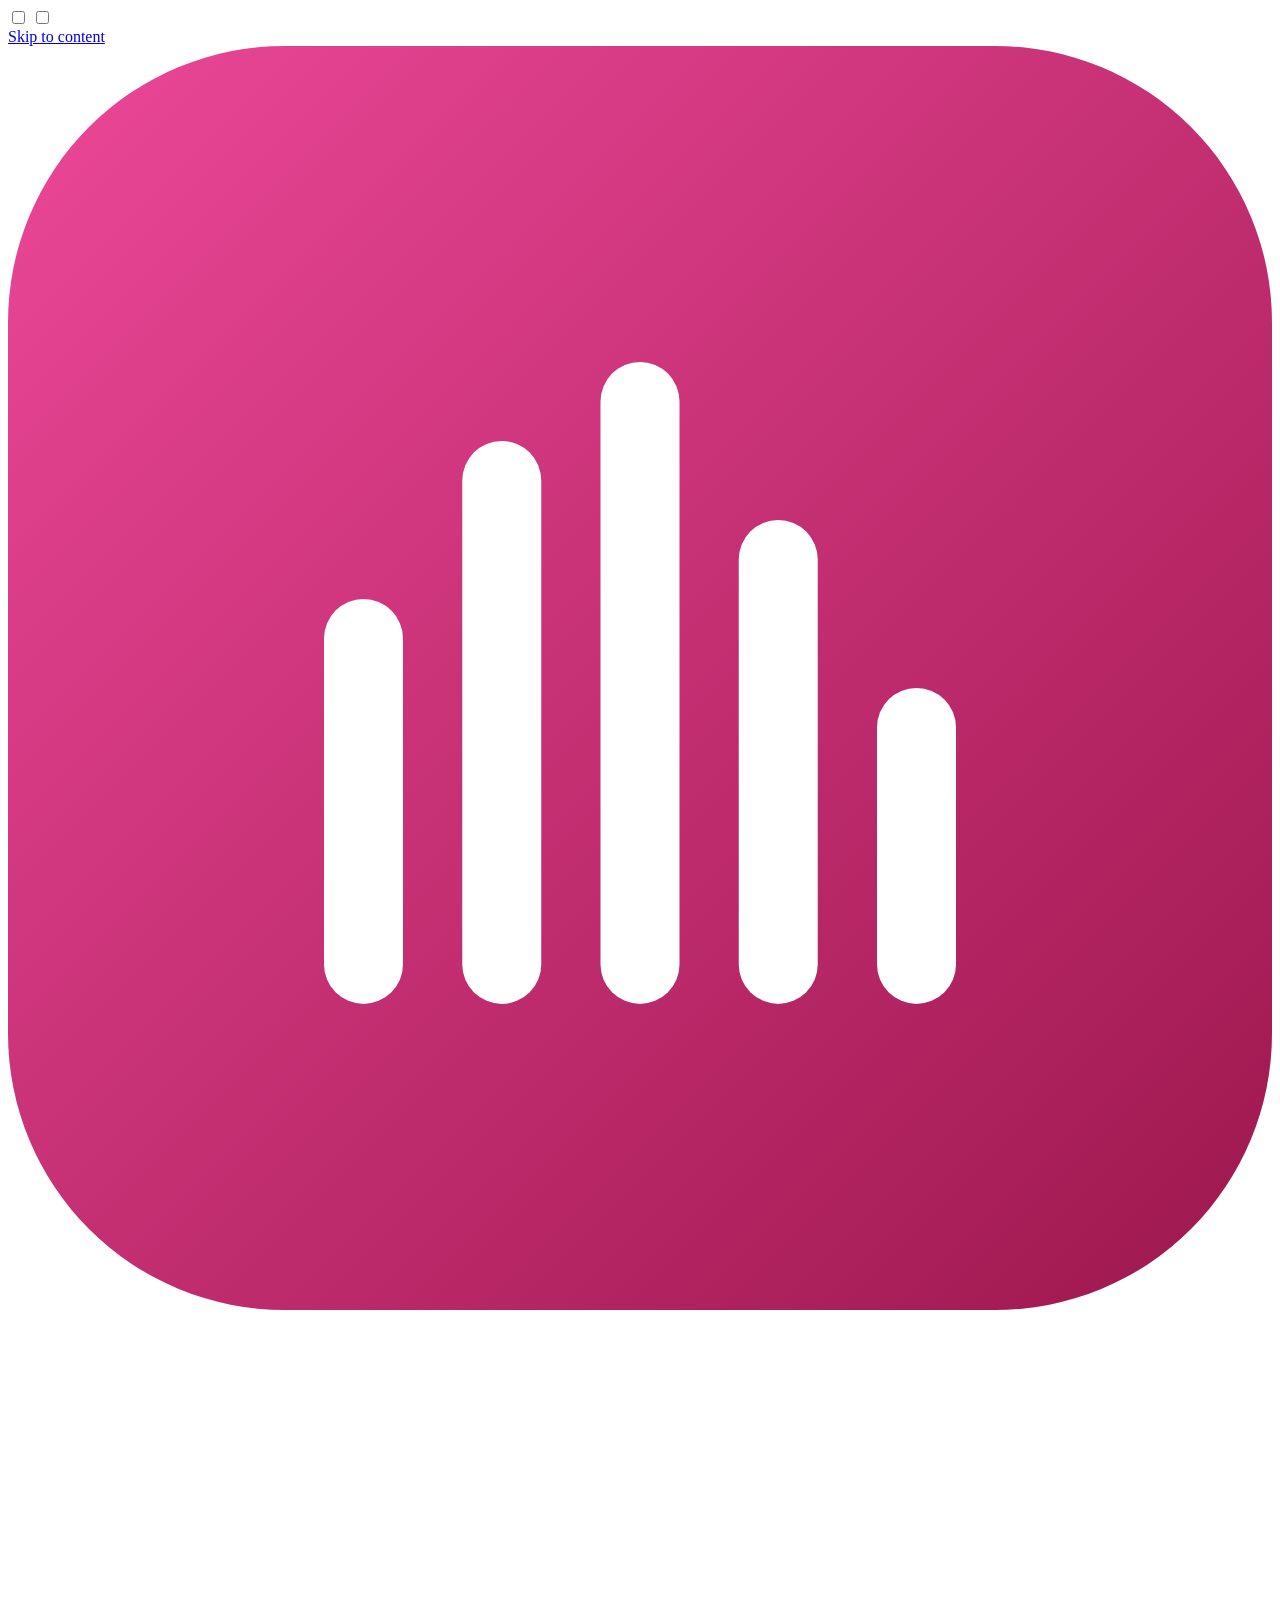
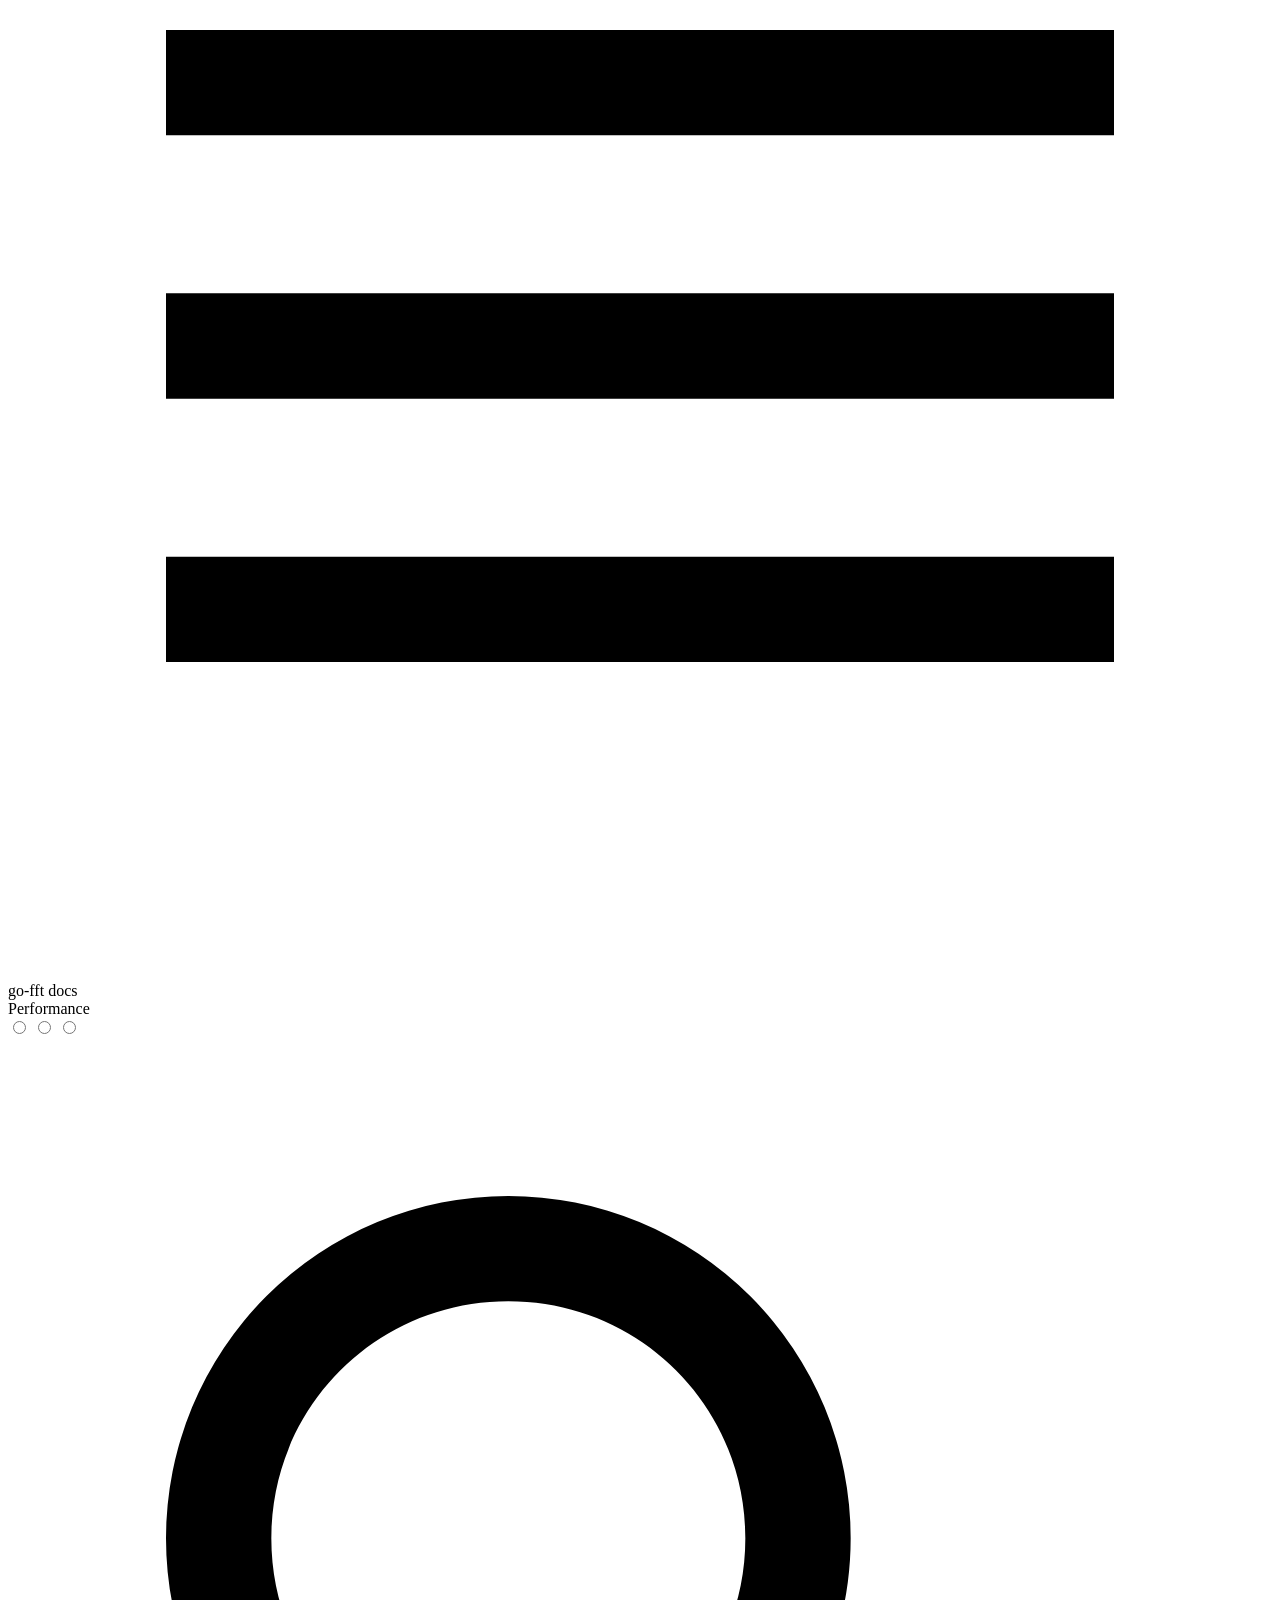
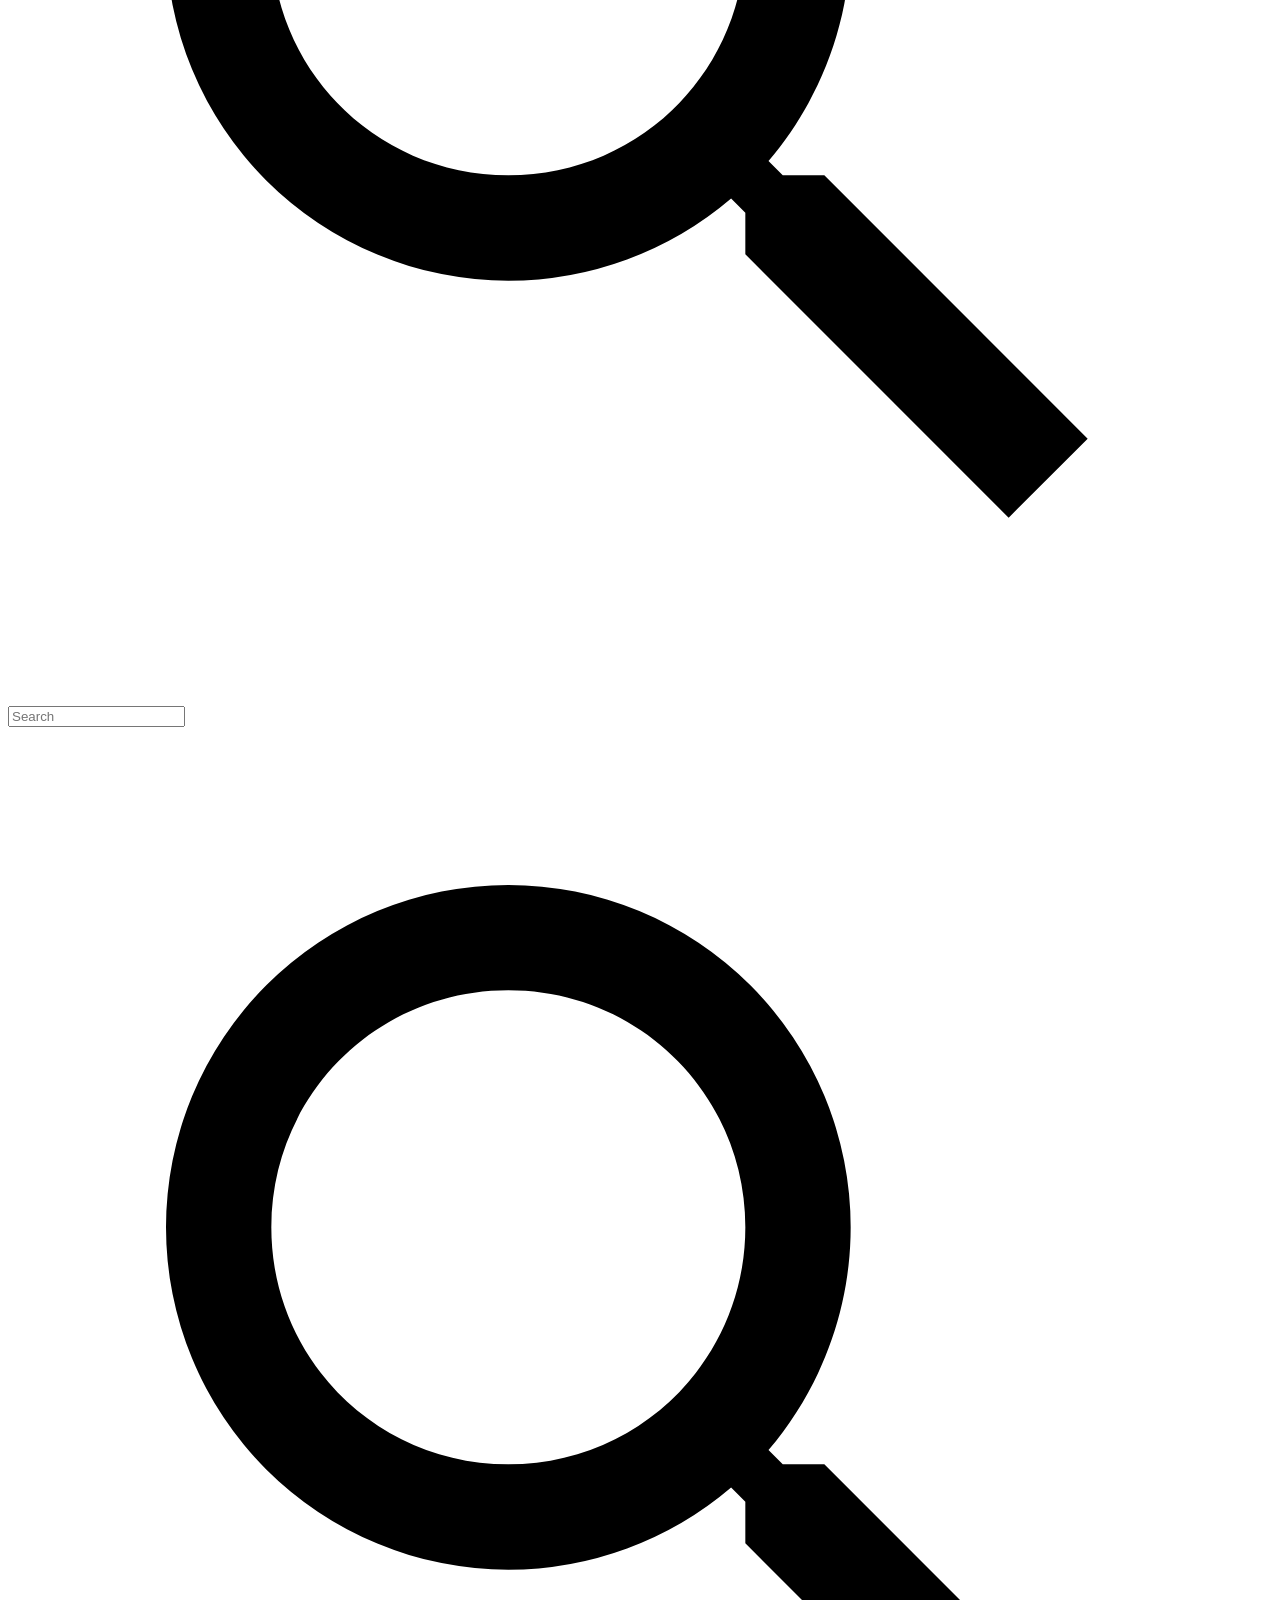
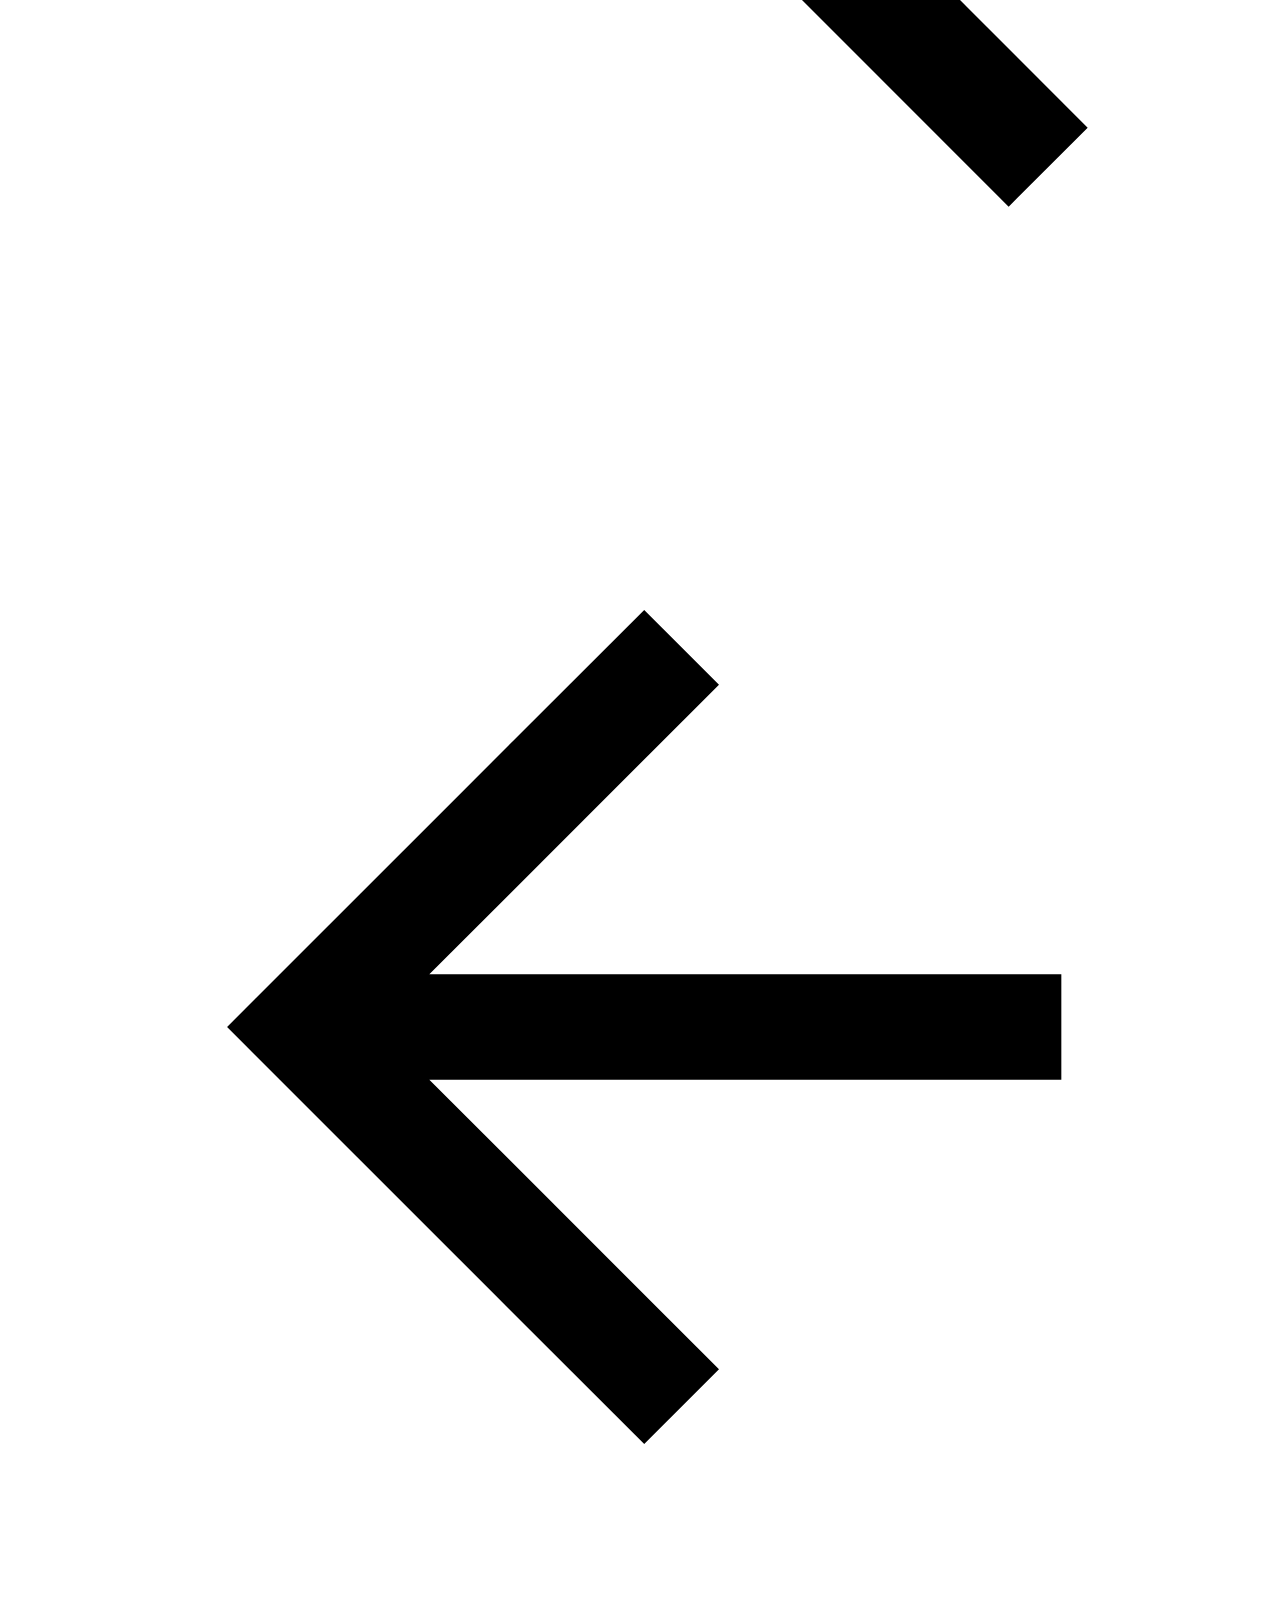
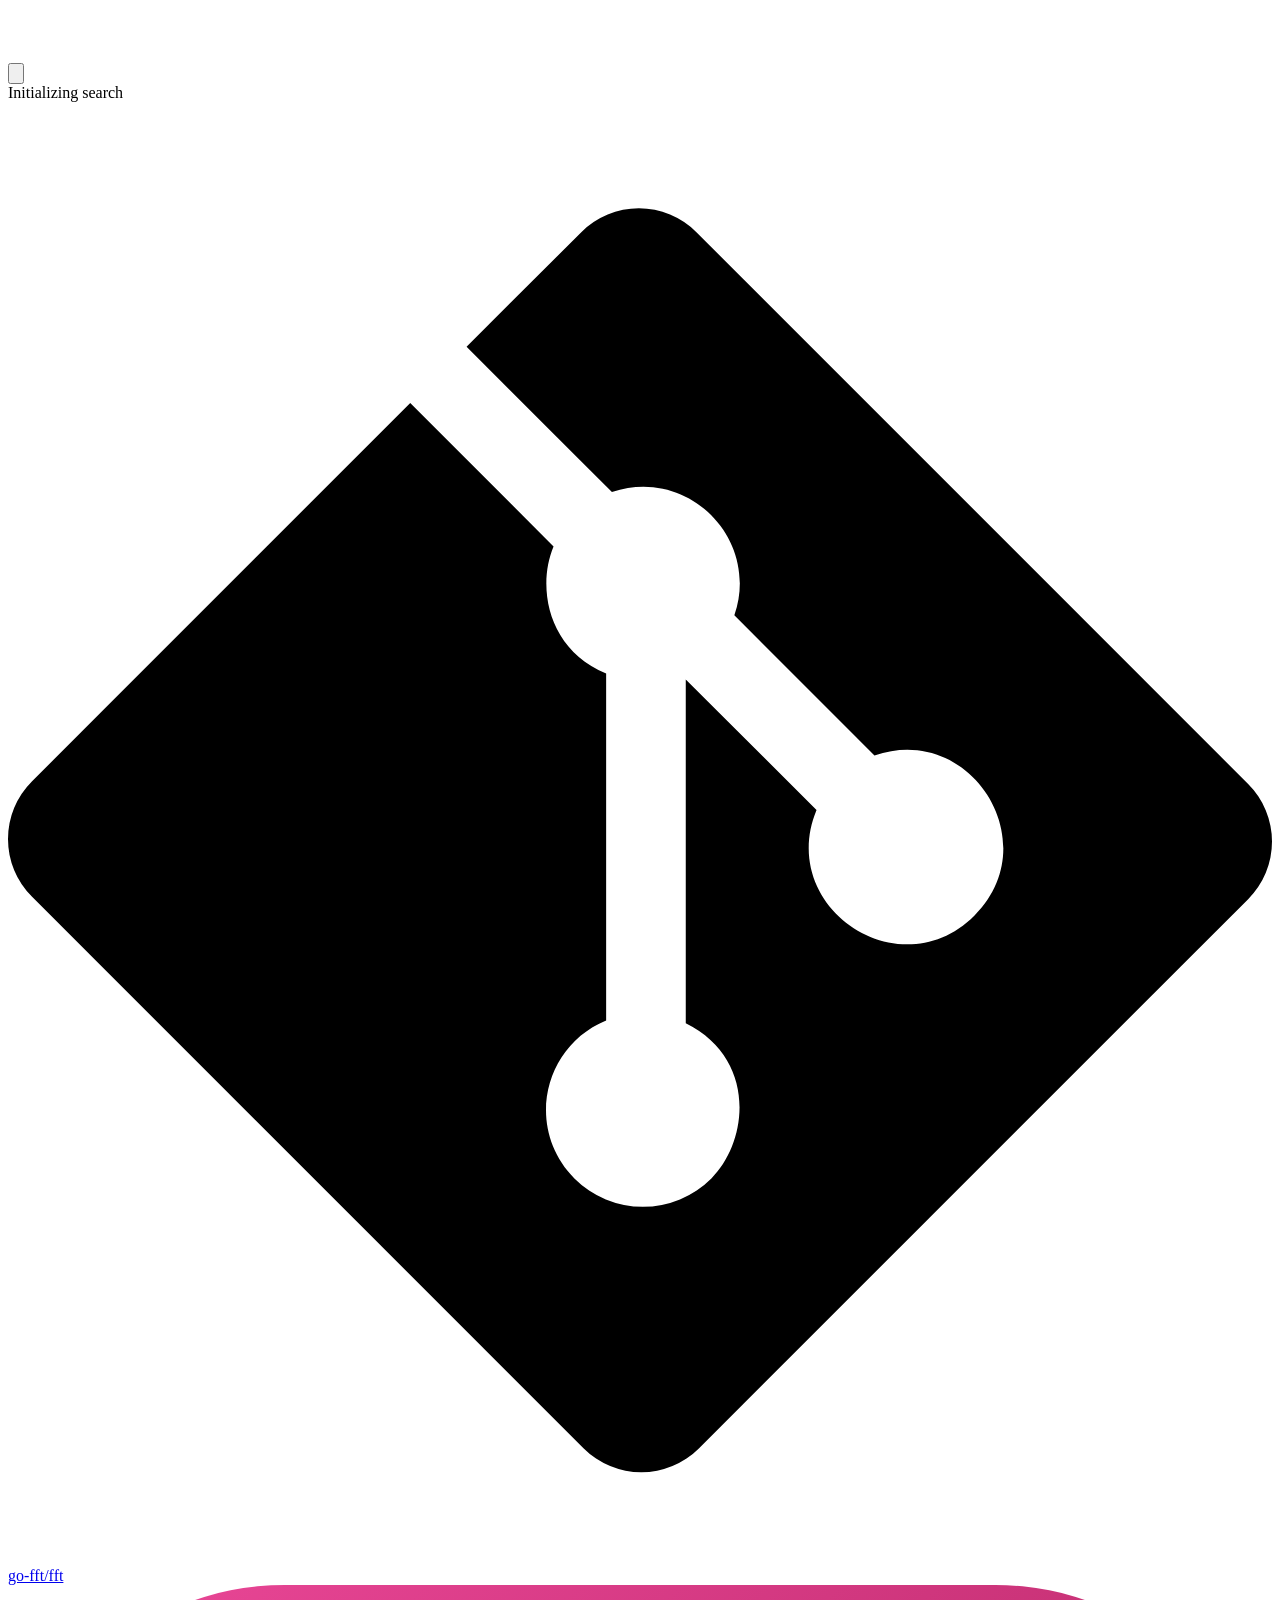
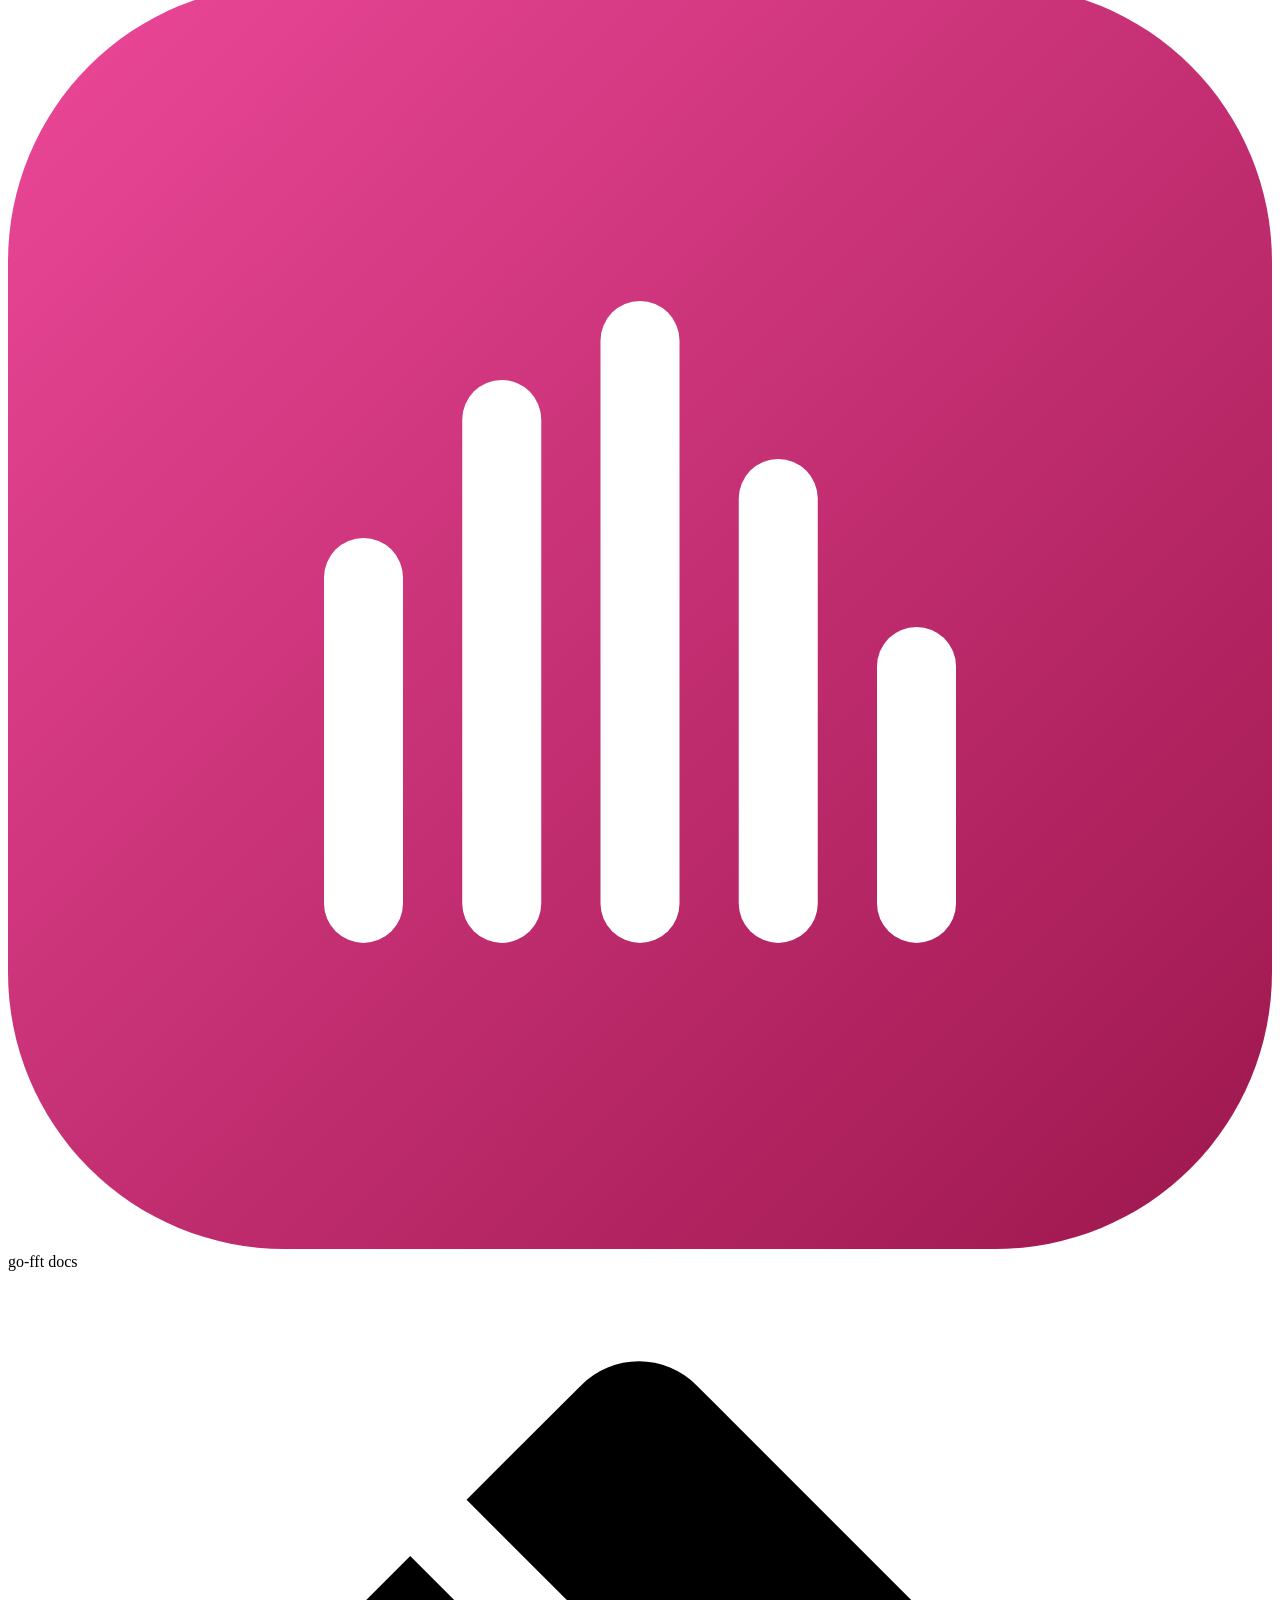
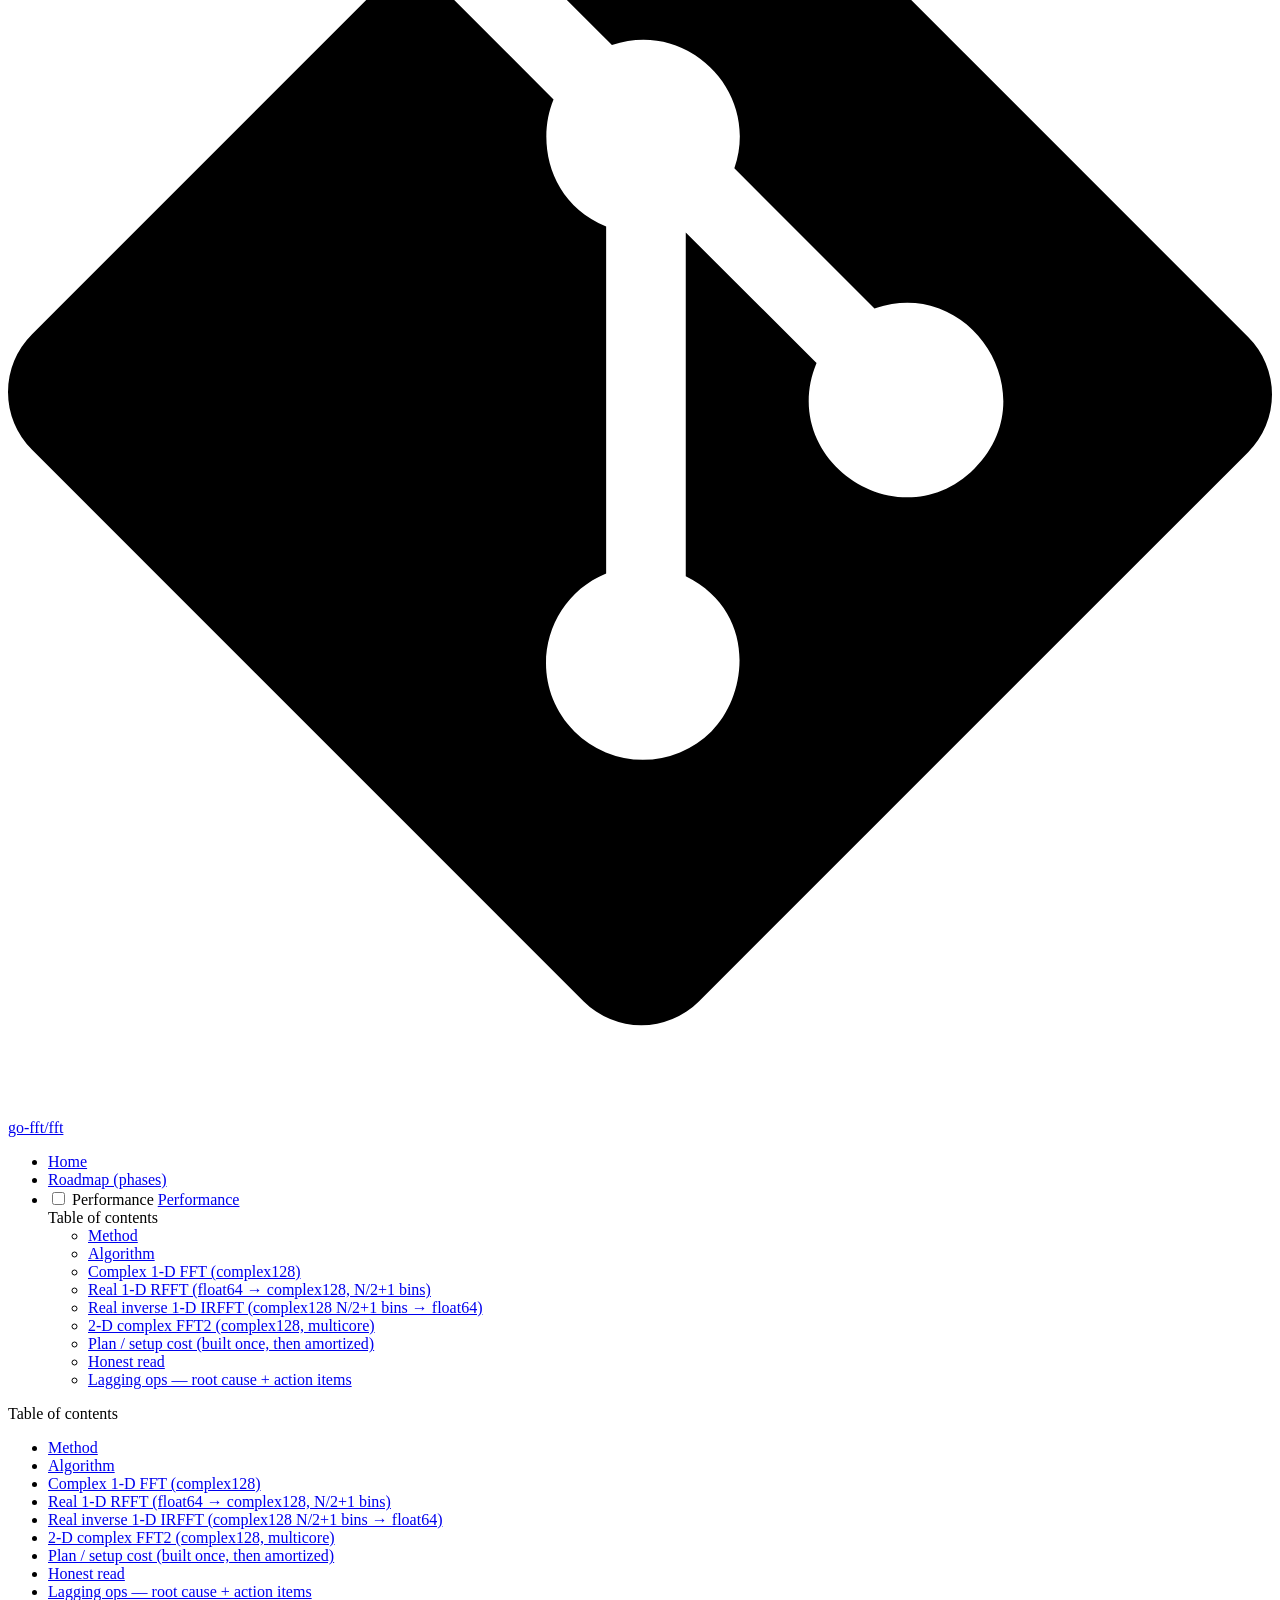
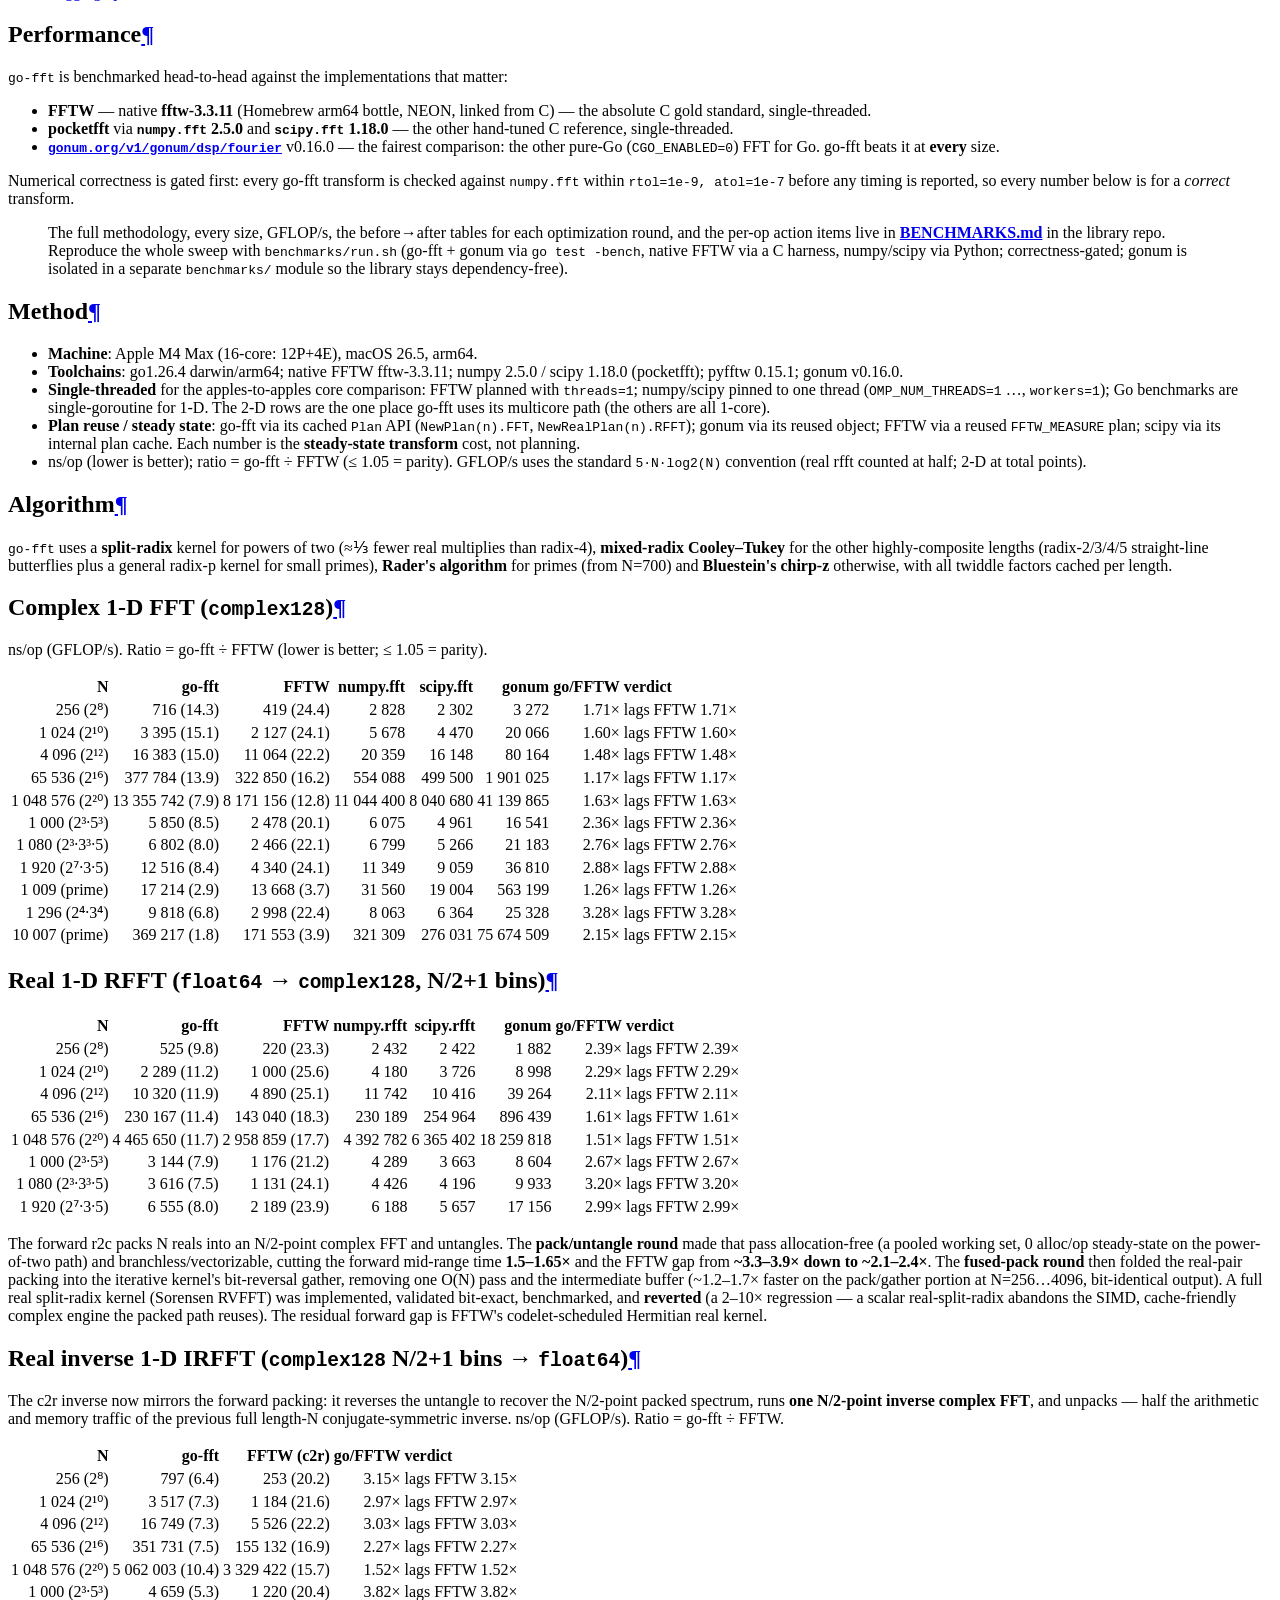
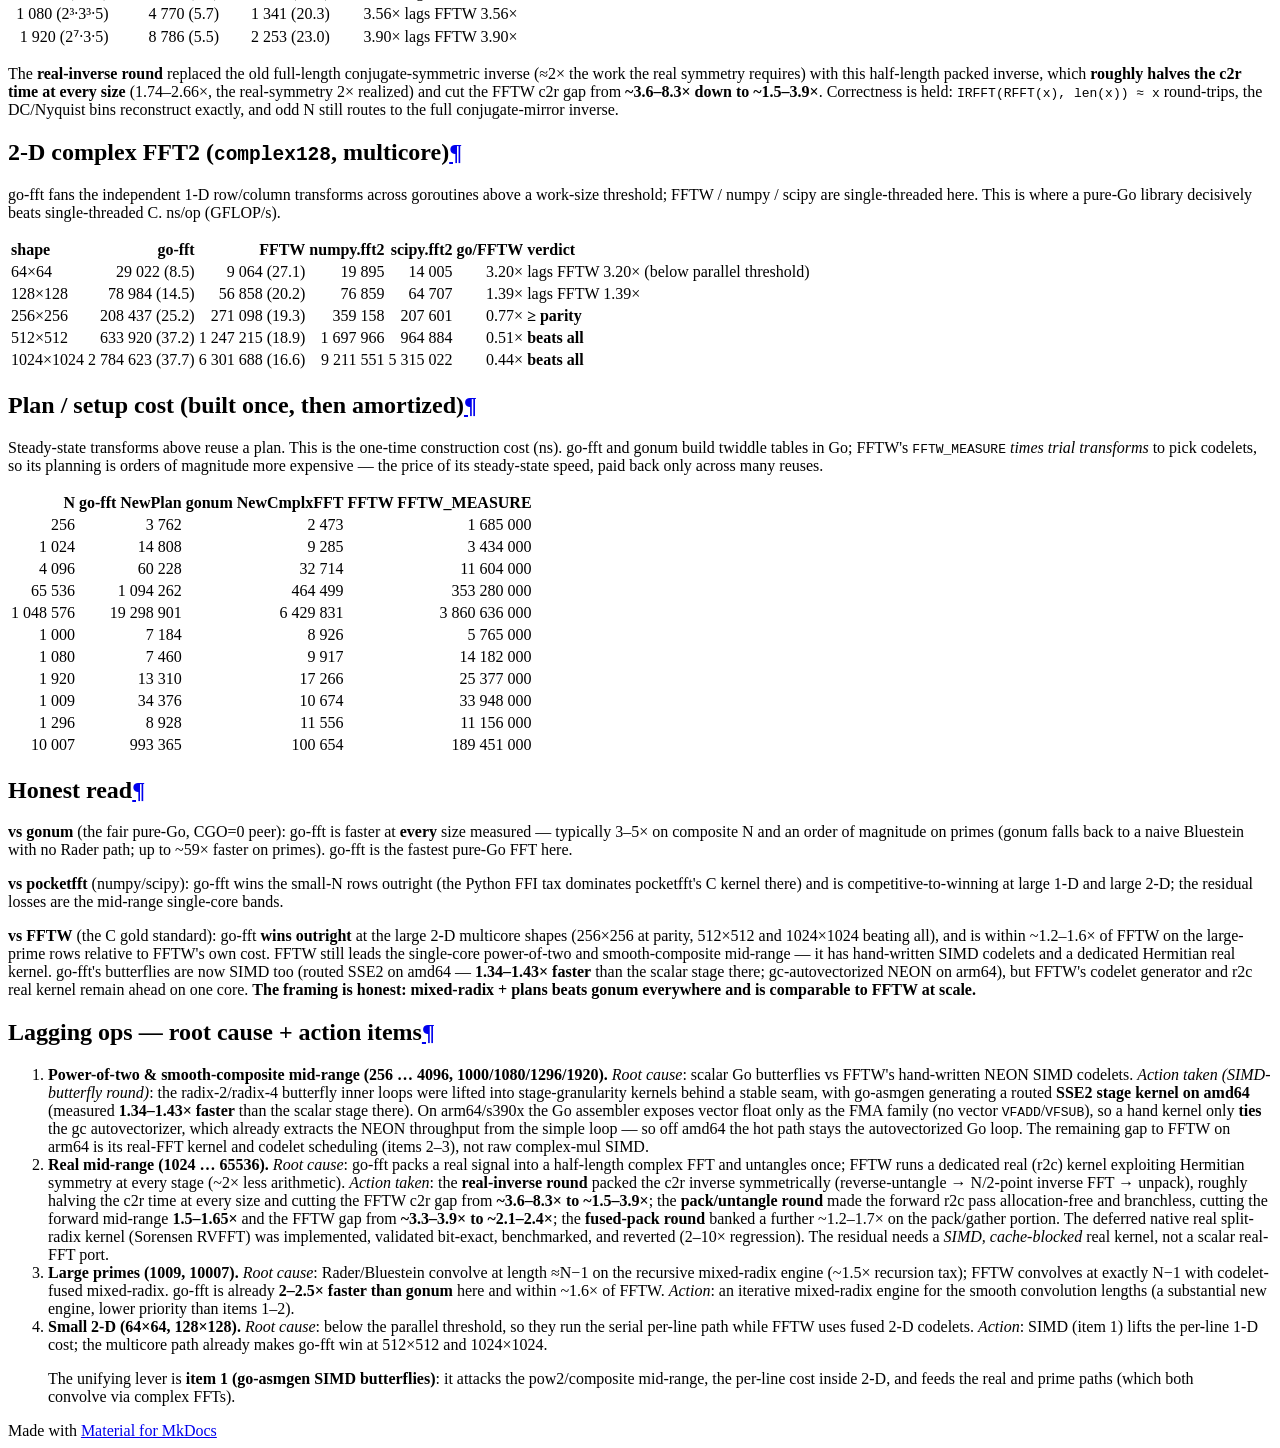
==== commit a8c6d321: "Deployed af754cc to 0.1 with MkDocs 1.6.1 and mike 2.1.3" ====
--- a/0.1/performance/index.html
+++ b/0.1/performance/index.html
@@ -353,15 +353,6 @@
     <ul class="md-nav__list" data-md-component="toc" data-md-scrollfix>
       
         <li class="md-nav__item">
-  <a href="#how-to-reproduce" class="md-nav__link">
-    <span class="md-ellipsis">
-      How to reproduce
-    </span>
-  </a>
-  
-</li>
-      
-        <li class="md-nav__item">
   <a href="#method" class="md-nav__link">
     <span class="md-ellipsis">
       Method
@@ -371,102 +362,72 @@
 </li>
       
         <li class="md-nav__item">
-  <a href="#go-fft-vs-fftw-pocketfft-4-core-arm64-same-host-nsop" class="md-nav__link">
-    <span class="md-ellipsis">
-      go-fft vs FFTW / pocketfft (4-core arm64, same host, ns/op)
-    </span>
-  </a>
-  
-    <nav class="md-nav" aria-label="go-fft vs FFTW / pocketfft (4-core arm64, same host, ns/op)">
-      <ul class="md-nav__list">
-        
-          <li class="md-nav__item">
-  <a href="#complex-fft" class="md-nav__link">
-    <span class="md-ellipsis">
-      Complex FFT
-    </span>
-  </a>
-  
-</li>
-        
-          <li class="md-nav__item">
-  <a href="#real-rfft" class="md-nav__link">
-    <span class="md-ellipsis">
-      Real RFFT
-    </span>
-  </a>
-  
-</li>
-        
-          <li class="md-nav__item">
-  <a href="#2-d-complex-fft2-multicore" class="md-nav__link">
-    <span class="md-ellipsis">
-      2-D complex FFT2 (multicore)
-    </span>
-  </a>
-  
-</li>
-        
-      </ul>
-    </nav>
-  
-</li>
-      
-        <li class="md-nav__item">
-  <a href="#what-made-go-fft-fast-split-radix-round-before-after" class="md-nav__link">
-    <span class="md-ellipsis">
-      What made go-fft fast (split-radix round, before → after)
-    </span>
-  </a>
-  
-</li>
-      
-        <li class="md-nav__item">
-  <a href="#what-made-go-fft-fast-iterative-round-the-mid-range-frontier" class="md-nav__link">
-    <span class="md-ellipsis">
-      What made go-fft fast (iterative round, the mid-range frontier)
-    </span>
-  </a>
-  
-</li>
-      
-        <li class="md-nav__item">
-  <a href="#what-made-go-fft-fast-rader-convolution-real-untangle-round" class="md-nav__link">
-    <span class="md-ellipsis">
-      What made go-fft fast (Rader-convolution + real-untangle round)
-    </span>
-  </a>
-  
-</li>
-      
-        <li class="md-nav__item">
-  <a href="#what-made-go-fft-fast-convolution-length-picker-round" class="md-nav__link">
-    <span class="md-ellipsis">
-      What made go-fft fast (convolution-length picker round)
-    </span>
-  </a>
-  
-    <nav class="md-nav" aria-label="What made go-fft fast (convolution-length picker round)">
-      <ul class="md-nav__list">
-        
-          <li class="md-nav__item">
-  <a href="#a-note-on-simd" class="md-nav__link">
-    <span class="md-ellipsis">
-      A note on SIMD
-    </span>
-  </a>
-  
-</li>
-        
-      </ul>
-    </nav>
-  
-</li>
-      
-        <li class="md-nav__item">
-  <a href="#remaining-gap" class="md-nav__link">
-    <span class="md-ellipsis">
-      Remaining gap
+  <a href="#algorithm" class="md-nav__link">
+    <span class="md-ellipsis">
+      Algorithm
+    </span>
+  </a>
+  
+</li>
+      
+        <li class="md-nav__item">
+  <a href="#complex-1-d-fft-complex128" class="md-nav__link">
+    <span class="md-ellipsis">
+      Complex 1-D FFT (complex128)
+    </span>
+  </a>
+  
+</li>
+      
+        <li class="md-nav__item">
+  <a href="#real-1-d-rfft-float64-complex128-n21-bins" class="md-nav__link">
+    <span class="md-ellipsis">
+      Real 1-D RFFT (float64 → complex128, N/2+1 bins)
+    </span>
+  </a>
+  
+</li>
+      
+        <li class="md-nav__item">
+  <a href="#real-inverse-1-d-irfft-complex128-n21-bins-float64" class="md-nav__link">
+    <span class="md-ellipsis">
+      Real inverse 1-D IRFFT (complex128 N/2+1 bins → float64)
+    </span>
+  </a>
+  
+</li>
+      
+        <li class="md-nav__item">
+  <a href="#2-d-complex-fft2-complex128-multicore" class="md-nav__link">
+    <span class="md-ellipsis">
+      2-D complex FFT2 (complex128, multicore)
+    </span>
+  </a>
+  
+</li>
+      
+        <li class="md-nav__item">
+  <a href="#plan-setup-cost-built-once-then-amortized" class="md-nav__link">
+    <span class="md-ellipsis">
+      Plan / setup cost (built once, then amortized)
+    </span>
+  </a>
+  
+</li>
+      
+        <li class="md-nav__item">
+  <a href="#honest-read" class="md-nav__link">
+    <span class="md-ellipsis">
+      Honest read
+    </span>
+  </a>
+  
+</li>
+      
+        <li class="md-nav__item">
+  <a href="#lagging-ops-root-cause-action-items" class="md-nav__link">
+    <span class="md-ellipsis">
+      Lagging ops — root cause + action items
     </span>
   </a>
   
@@ -507,15 +468,6 @@
     <ul class="md-nav__list" data-md-component="toc" data-md-scrollfix>
       
         <li class="md-nav__item">
-  <a href="#how-to-reproduce" class="md-nav__link">
-    <span class="md-ellipsis">
-      How to reproduce
-    </span>
-  </a>
-  
-</li>
-      
-        <li class="md-nav__item">
   <a href="#method" class="md-nav__link">
     <span class="md-ellipsis">
       Method
@@ -525,102 +477,72 @@
 </li>
       
         <li class="md-nav__item">
-  <a href="#go-fft-vs-fftw-pocketfft-4-core-arm64-same-host-nsop" class="md-nav__link">
-    <span class="md-ellipsis">
-      go-fft vs FFTW / pocketfft (4-core arm64, same host, ns/op)
-    </span>
-  </a>
-  
-    <nav class="md-nav" aria-label="go-fft vs FFTW / pocketfft (4-core arm64, same host, ns/op)">
-      <ul class="md-nav__list">
-        
-          <li class="md-nav__item">
-  <a href="#complex-fft" class="md-nav__link">
-    <span class="md-ellipsis">
-      Complex FFT
-    </span>
-  </a>
-  
-</li>
-        
-          <li class="md-nav__item">
-  <a href="#real-rfft" class="md-nav__link">
-    <span class="md-ellipsis">
-      Real RFFT
-    </span>
-  </a>
-  
-</li>
-        
-          <li class="md-nav__item">
-  <a href="#2-d-complex-fft2-multicore" class="md-nav__link">
-    <span class="md-ellipsis">
-      2-D complex FFT2 (multicore)
-    </span>
-  </a>
-  
-</li>
-        
-      </ul>
-    </nav>
-  
-</li>
-      
-        <li class="md-nav__item">
-  <a href="#what-made-go-fft-fast-split-radix-round-before-after" class="md-nav__link">
-    <span class="md-ellipsis">
-      What made go-fft fast (split-radix round, before → after)
-    </span>
-  </a>
-  
-</li>
-      
-        <li class="md-nav__item">
-  <a href="#what-made-go-fft-fast-iterative-round-the-mid-range-frontier" class="md-nav__link">
-    <span class="md-ellipsis">
-      What made go-fft fast (iterative round, the mid-range frontier)
-    </span>
-  </a>
-  
-</li>
-      
-        <li class="md-nav__item">
-  <a href="#what-made-go-fft-fast-rader-convolution-real-untangle-round" class="md-nav__link">
-    <span class="md-ellipsis">
-      What made go-fft fast (Rader-convolution + real-untangle round)
-    </span>
-  </a>
-  
-</li>
-      
-        <li class="md-nav__item">
-  <a href="#what-made-go-fft-fast-convolution-length-picker-round" class="md-nav__link">
-    <span class="md-ellipsis">
-      What made go-fft fast (convolution-length picker round)
-    </span>
-  </a>
-  
-    <nav class="md-nav" aria-label="What made go-fft fast (convolution-length picker round)">
-      <ul class="md-nav__list">
-        
-          <li class="md-nav__item">
-  <a href="#a-note-on-simd" class="md-nav__link">
-    <span class="md-ellipsis">
-      A note on SIMD
-    </span>
-  </a>
-  
-</li>
-        
-      </ul>
-    </nav>
-  
-</li>
-      
-        <li class="md-nav__item">
-  <a href="#remaining-gap" class="md-nav__link">
-    <span class="md-ellipsis">
-      Remaining gap
+  <a href="#algorithm" class="md-nav__link">
+    <span class="md-ellipsis">
+      Algorithm
+    </span>
+  </a>
+  
+</li>
+      
+        <li class="md-nav__item">
+  <a href="#complex-1-d-fft-complex128" class="md-nav__link">
+    <span class="md-ellipsis">
+      Complex 1-D FFT (complex128)
+    </span>
+  </a>
+  
+</li>
+      
+        <li class="md-nav__item">
+  <a href="#real-1-d-rfft-float64-complex128-n21-bins" class="md-nav__link">
+    <span class="md-ellipsis">
+      Real 1-D RFFT (float64 → complex128, N/2+1 bins)
+    </span>
+  </a>
+  
+</li>
+      
+        <li class="md-nav__item">
+  <a href="#real-inverse-1-d-irfft-complex128-n21-bins-float64" class="md-nav__link">
+    <span class="md-ellipsis">
+      Real inverse 1-D IRFFT (complex128 N/2+1 bins → float64)
+    </span>
+  </a>
+  
+</li>
+      
+        <li class="md-nav__item">
+  <a href="#2-d-complex-fft2-complex128-multicore" class="md-nav__link">
+    <span class="md-ellipsis">
+      2-D complex FFT2 (complex128, multicore)
+    </span>
+  </a>
+  
+</li>
+      
+        <li class="md-nav__item">
+  <a href="#plan-setup-cost-built-once-then-amortized" class="md-nav__link">
+    <span class="md-ellipsis">
+      Plan / setup cost (built once, then amortized)
+    </span>
+  </a>
+  
+</li>
+      
+        <li class="md-nav__item">
+  <a href="#honest-read" class="md-nav__link">
+    <span class="md-ellipsis">
+      Honest read
+    </span>
+  </a>
+  
+</li>
+      
+        <li class="md-nav__item">
+  <a href="#lagging-ops-root-cause-action-items" class="md-nav__link">
+    <span class="md-ellipsis">
+      Lagging ops — root cause + action items
     </span>
   </a>
   
@@ -642,789 +564,577 @@
 
 
 <h1 id="performance">Performance<a class="headerlink" href="#performance" title="Permanent link">&para;</a></h1>
-<p><code>go-fft</code> is benchmarked head-to-head against the two reference implementations
-that matter:</p>
+<p><code>go-fft</code> is benchmarked head-to-head against the implementations that matter:</p>
 <ul>
+<li><strong>FFTW</strong> — native <strong>fftw-3.3.11</strong> (Homebrew arm64 bottle, NEON, linked from C) —
+  the absolute C gold standard, single-threaded.</li>
+<li><strong>pocketfft</strong> via <strong><code>numpy.fft</code> 2.5.0</strong> and <strong><code>scipy.fft</code> 1.18.0</strong> — the other
+  hand-tuned C reference, single-threaded.</li>
 <li><strong><a href="https://pkg.go.dev/gonum.org/v1/gonum/dsp/fourier"><code>gonum.org/v1/gonum/dsp/fourier</code></a></strong>
-  — the fairest comparison: the other pure-Go (<code>CGO_ENABLED=0</code>) FFT for Go.
-  go-fft beats it at every size.</li>
-<li><strong>FFTW / pocketfft</strong> via <code>numpy.fft</code> and <code>scipy.fft</code> (C, hand-tuned SIMD) —
-  the absolute gold standard, and single-threaded. A pure-Go library is not
-  expected to beat hand-written C+SIMD on a single core, but go-fft now <strong>wins
-  outright at several shapes</strong> (large 1-D, large 2-D, and the small-N rows) and
-  the remaining gaps are quantified honestly below.</li>
+  v0.16.0 — the fairest comparison: the other pure-Go (<code>CGO_ENABLED=0</code>) FFT for Go.
+  go-fft beats it at <strong>every</strong> size.</li>
 </ul>
-<p>All transforms are differentially validated against an O(N²) naive-DFT oracle
-and a full round-trip suite, so every number below is for a <em>correct</em> transform.</p>
-<h2 id="how-to-reproduce">How to reproduce<a class="headerlink" href="#how-to-reproduce" title="Permanent link">&para;</a></h2>
-<p>The head-to-head Go benchmark vs gonum lives in its own module (<code>bench/</code>) so the
-library itself stays dependency-free — <code>gonum</code> is never pulled into the library
-<code>go.mod</code>:</p>
-<div class="highlight"><pre><span></span><code><a id="__codelineno-0-1" name="__codelineno-0-1" href="#__codelineno-0-1"></a><span class="nb">cd</span><span class="w"> </span>bench
-<a id="__codelineno-0-2" name="__codelineno-0-2" href="#__codelineno-0-2"></a>go<span class="w"> </span><span class="nb">test</span><span class="w"> </span>-run<span class="o">=</span>^$<span class="w"> </span>-bench<span class="o">=</span>.<span class="w"> </span>-benchmem
-</code></pre></div>
-<p>The FFTW/pocketfft comparison runs on one Linux host so the silicon is held
-constant: the Go matrix <code>BenchmarkH2H*</code> (in <code>h2h_test.go</code>) and the matching
-Python script <code>scripts/fftbench.py</code> exercise the <em>same</em> transforms, sizes, and
-2-D shapes.</p>
-<div class="highlight"><pre><span></span><code><a id="__codelineno-1-1" name="__codelineno-1-1" href="#__codelineno-1-1"></a>go<span class="w"> </span><span class="nb">test</span><span class="w"> </span>-run<span class="o">=</span>^$<span class="w"> </span>-bench<span class="o">=</span>H2H<span class="w"> </span>-count<span class="o">=</span><span class="m">3</span><span class="w"> </span>.<span class="w">      </span><span class="c1"># go-fft</span>
-<a id="__codelineno-1-2" name="__codelineno-1-2" href="#__codelineno-1-2"></a>python3<span class="w"> </span>scripts/fftbench.py<span class="w">                </span><span class="c1"># numpy.fft + scipy.fft</span>
-</code></pre></div>
+<p>Numerical correctness is gated first: every go-fft transform is checked against
+<code>numpy.fft</code> within <code>rtol=1e-9, atol=1e-7</code> before any timing is reported, so every
+number below is for a <em>correct</em> transform.</p>
+<blockquote>
+<p>The full methodology, every size, GFLOP/s, the before→after tables for each
+optimization round, and the per-op action items live in
+<strong><a href="https://github.com/go-fft/fft/blob/main/BENCHMARKS.md">BENCHMARKS.md</a></strong> in the
+library repo. Reproduce the whole sweep with <code>benchmarks/run.sh</code> (go-fft + gonum
+via <code>go test -bench</code>, native FFTW via a C harness, numpy/scipy via Python;
+correctness-gated; gonum is isolated in a separate <code>benchmarks/</code> module so the
+library stays dependency-free).</p>
+</blockquote>
 <h2 id="method">Method<a class="headerlink" href="#method" title="Permanent link">&para;</a></h2>
 <ul>
-<li>go-fft is measured through its cached <code>Plan</code> API (<code>NewPlan(n).FFT</code>,
-  <code>NewRealPlan(n).RFFT</code>), the apples-to-apples match for gonum's reused plan
-  object and FFTW/pocketfft's reused plan: twiddle factors are built once and
-  amortized across calls, so each number is the steady-state transform cost.</li>
-<li>ns/op is best-of-3, lower is better. The numpy/scipy numbers include the
-  Python-call overhead (≈1–2 µs fixed per call), which dominates the small-N
-  rows; the large-N and 2-D rows, where that overhead is amortized, are the
-  like-for-like kernel comparison.</li>
-<li>Size taxonomy: powers of two (64 … 65536), highly-composite N (1000 = 2³·5³,
-  1296 = 2⁴·3⁴), primes (2017, 9973, 10007 — the algorithm's worst case), and
-  2-D shapes (where the multicore path applies).</li>
-<li>Hardware: a 4-core arm64 Linux host (same box for both sides). go-fft and the
-  numpy/scipy script are run back-to-back so they share the machine state; ns/op
-  is best-of-N (lower is better), the convention both sides use.</li>
+<li><strong>Machine</strong>: Apple M4 Max (16-core: 12P+4E), macOS 26.5, arm64.</li>
+<li><strong>Toolchains</strong>: go1.26.4 darwin/arm64; native FFTW fftw-3.3.11; numpy 2.5.0 /
+  scipy 1.18.0 (pocketfft); pyfftw 0.15.1; gonum v0.16.0.</li>
+<li><strong>Single-threaded</strong> for the apples-to-apples core comparison: FFTW planned with
+  <code>threads=1</code>; numpy/scipy pinned to one thread (<code>OMP_NUM_THREADS=1</code> …,
+  <code>workers=1</code>); Go benchmarks are single-goroutine for 1-D. The 2-D rows are the
+  one place go-fft uses its multicore path (the others are all 1-core).</li>
+<li><strong>Plan reuse / steady state</strong>: go-fft via its cached <code>Plan</code> API
+  (<code>NewPlan(n).FFT</code>, <code>NewRealPlan(n).RFFT</code>); gonum via its reused object; FFTW via
+  a reused <code>FFTW_MEASURE</code> plan; scipy via its internal plan cache. Each number is
+  the <strong>steady-state transform</strong> cost, not planning.</li>
+<li>ns/op (lower is better); ratio = go-fft ÷ FFTW (≤ 1.05 = parity). GFLOP/s uses
+  the standard <code>5·N·log2(N)</code> convention (real rfft counted at half; 2-D at total
+  points).</li>
 </ul>
-<h2 id="go-fft-vs-fftw-pocketfft-4-core-arm64-same-host-nsop">go-fft vs FFTW / pocketfft (4-core arm64, same host, ns/op)<a class="headerlink" href="#go-fft-vs-fftw-pocketfft-4-core-arm64-same-host-nsop" title="Permanent link">&para;</a></h2>
-<h3 id="complex-fft">Complex FFT<a class="headerlink" href="#complex-fft" title="Permanent link">&para;</a></h3>
+<h2 id="algorithm">Algorithm<a class="headerlink" href="#algorithm" title="Permanent link">&para;</a></h2>
+<p><code>go-fft</code> uses a <strong>split-radix</strong> kernel for powers of two (≈⅓ fewer real multiplies
+than radix-4), <strong>mixed-radix Cooley–Tukey</strong> for the other highly-composite lengths
+(radix-2/3/4/5 straight-line butterflies plus a general radix-p kernel for small
+primes), <strong>Rader's algorithm</strong> for primes (from N=700) and <strong>Bluestein's chirp-z</strong>
+otherwise, with all twiddle factors cached per length.</p>
+<h2 id="complex-1-d-fft-complex128">Complex 1-D FFT (<code>complex128</code>)<a class="headerlink" href="#complex-1-d-fft-complex128" title="Permanent link">&para;</a></h2>
+<p>ns/op (GFLOP/s). Ratio = go-fft ÷ FFTW (lower is better; ≤ 1.05 = parity).</p>
 <table>
 <thead>
 <tr>
 <th style="text-align: right;">N</th>
 <th style="text-align: right;">go-fft</th>
+<th style="text-align: right;">FFTW</th>
 <th style="text-align: right;">numpy.fft</th>
 <th style="text-align: right;">scipy.fft</th>
+<th style="text-align: right;">gonum</th>
+<th style="text-align: right;">go/FFTW</th>
 <th style="text-align: left;">verdict</th>
 </tr>
 </thead>
 <tbody>
 <tr>
-<td style="text-align: right;">64</td>
-<td style="text-align: right;"><strong>291</strong></td>
-<td style="text-align: right;">2 274</td>
-<td style="text-align: right;">1 824</td>
-<td style="text-align: left;"><strong>go-fft wins ~6.3×</strong> (small-N)</td>
-</tr>
-<tr>
-<td style="text-align: right;">256</td>
-<td style="text-align: right;"><strong>1 363</strong></td>
-<td style="text-align: right;">2 863</td>
-<td style="text-align: right;">2 325</td>
-<td style="text-align: left;"><strong>go-fft wins</strong> (small-N)</td>
-</tr>
-<tr>
-<td style="text-align: right;">1024</td>
-<td style="text-align: right;">7 249</td>
-<td style="text-align: right;">5 478</td>
-<td style="text-align: right;">4 421</td>
-<td style="text-align: left;">pocketfft ~1.6× → <strong>go-fft now wins</strong>, see iterative round</td>
-</tr>
-<tr>
-<td style="text-align: right;">4096</td>
-<td style="text-align: right;">30 612</td>
-<td style="text-align: right;">17 462</td>
-<td style="text-align: right;">14 188</td>
-<td style="text-align: left;">pocketfft ~2.2× → <strong>tie</strong>, see iterative round</td>
-</tr>
-<tr>
-<td style="text-align: right;">65536</td>
-<td style="text-align: right;"><strong>540 292</strong></td>
-<td style="text-align: right;">1 348 290</td>
-<td style="text-align: right;">1 204 171</td>
-<td style="text-align: left;"><strong>go-fft wins ~2.2×</strong></td>
-</tr>
-<tr>
-<td style="text-align: right;">1000 (2³·5³)</td>
-<td style="text-align: right;">5 784</td>
-<td style="text-align: right;">5 662</td>
-<td style="text-align: right;">4 511</td>
-<td style="text-align: left;">pocketfft ~1.3×</td>
-</tr>
-<tr>
-<td style="text-align: right;">1296 (2⁴·3⁴)</td>
-<td style="text-align: right;">9 735</td>
-<td style="text-align: right;">6 847</td>
-<td style="text-align: right;">5 664</td>
-<td style="text-align: left;">pocketfft ~1.7×</td>
-</tr>
-<tr>
-<td style="text-align: right;">769 (prime)</td>
-<td style="text-align: right;">14 510</td>
-<td style="text-align: right;">—</td>
-<td style="text-align: right;">12 978</td>
-<td style="text-align: left;"><strong>~1.12×</strong> (was ~3.1×) — Rader round</td>
-</tr>
-<tr>
-<td style="text-align: right;">2017 (prime)</td>
-<td style="text-align: right;"><strong>37 775</strong></td>
-<td style="text-align: right;">59 663</td>
-<td style="text-align: right;">37 244</td>
-<td style="text-align: left;"><strong>~parity (1.01×)</strong> (was ~2.4×) — Rader round</td>
-</tr>
-<tr>
-<td style="text-align: right;">5003 (prime)</td>
-<td style="text-align: right;">194 392</td>
-<td style="text-align: right;">—</td>
-<td style="text-align: right;">83 422</td>
-<td style="text-align: left;">FFTW ~2.3× — conv pad 10125→10080 (picker round)</td>
-</tr>
-<tr>
-<td style="text-align: right;">9973 (prime)</td>
-<td style="text-align: right;">359 100</td>
-<td style="text-align: right;">353 154</td>
-<td style="text-align: right;">222 076</td>
-<td style="text-align: left;">FFTW ~1.6× — conv pad 20000 (unchanged)</td>
-</tr>
-<tr>
-<td style="text-align: right;">10007 (prime)</td>
-<td style="text-align: right;">371 383</td>
-<td style="text-align: right;">282 924</td>
-<td style="text-align: right;">225 605</td>
-<td style="text-align: left;">FFTW ~1.6× — conv pad 20250→20160 (picker round)</td>
+<td style="text-align: right;">256 (2⁸)</td>
+<td style="text-align: right;">716 (14.3)</td>
+<td style="text-align: right;">419 (24.4)</td>
+<td style="text-align: right;">2 828</td>
+<td style="text-align: right;">2 302</td>
+<td style="text-align: right;">3 272</td>
+<td style="text-align: right;">1.71×</td>
+<td style="text-align: left;">lags FFTW 1.71×</td>
+</tr>
+<tr>
+<td style="text-align: right;">1 024 (2¹⁰)</td>
+<td style="text-align: right;">3 395 (15.1)</td>
+<td style="text-align: right;">2 127 (24.1)</td>
+<td style="text-align: right;">5 678</td>
+<td style="text-align: right;">4 470</td>
+<td style="text-align: right;">20 066</td>
+<td style="text-align: right;">1.60×</td>
+<td style="text-align: left;">lags FFTW 1.60×</td>
+</tr>
+<tr>
+<td style="text-align: right;">4 096 (2¹²)</td>
+<td style="text-align: right;">16 383 (15.0)</td>
+<td style="text-align: right;">11 064 (22.2)</td>
+<td style="text-align: right;">20 359</td>
+<td style="text-align: right;">16 148</td>
+<td style="text-align: right;">80 164</td>
+<td style="text-align: right;">1.48×</td>
+<td style="text-align: left;">lags FFTW 1.48×</td>
+</tr>
+<tr>
+<td style="text-align: right;">65 536 (2¹⁶)</td>
+<td style="text-align: right;">377 784 (13.9)</td>
+<td style="text-align: right;">322 850 (16.2)</td>
+<td style="text-align: right;">554 088</td>
+<td style="text-align: right;">499 500</td>
+<td style="text-align: right;">1 901 025</td>
+<td style="text-align: right;">1.17×</td>
+<td style="text-align: left;">lags FFTW 1.17×</td>
+</tr>
+<tr>
+<td style="text-align: right;">1 048 576 (2²⁰)</td>
+<td style="text-align: right;">13 355 742 (7.9)</td>
+<td style="text-align: right;">8 171 156 (12.8)</td>
+<td style="text-align: right;">11 044 400</td>
+<td style="text-align: right;">8 040 680</td>
+<td style="text-align: right;">41 139 865</td>
+<td style="text-align: right;">1.63×</td>
+<td style="text-align: left;">lags FFTW 1.63×</td>
+</tr>
+<tr>
+<td style="text-align: right;">1 000 (2³·5³)</td>
+<td style="text-align: right;">5 850 (8.5)</td>
+<td style="text-align: right;">2 478 (20.1)</td>
+<td style="text-align: right;">6 075</td>
+<td style="text-align: right;">4 961</td>
+<td style="text-align: right;">16 541</td>
+<td style="text-align: right;">2.36×</td>
+<td style="text-align: left;">lags FFTW 2.36×</td>
+</tr>
+<tr>
+<td style="text-align: right;">1 080 (2³·3³·5)</td>
+<td style="text-align: right;">6 802 (8.0)</td>
+<td style="text-align: right;">2 466 (22.1)</td>
+<td style="text-align: right;">6 799</td>
+<td style="text-align: right;">5 266</td>
+<td style="text-align: right;">21 183</td>
+<td style="text-align: right;">2.76×</td>
+<td style="text-align: left;">lags FFTW 2.76×</td>
+</tr>
+<tr>
+<td style="text-align: right;">1 920 (2⁷·3·5)</td>
+<td style="text-align: right;">12 516 (8.4)</td>
+<td style="text-align: right;">4 340 (24.1)</td>
+<td style="text-align: right;">11 349</td>
+<td style="text-align: right;">9 059</td>
+<td style="text-align: right;">36 810</td>
+<td style="text-align: right;">2.88×</td>
+<td style="text-align: left;">lags FFTW 2.88×</td>
+</tr>
+<tr>
+<td style="text-align: right;">1 009 (prime)</td>
+<td style="text-align: right;">17 214 (2.9)</td>
+<td style="text-align: right;">13 668 (3.7)</td>
+<td style="text-align: right;">31 560</td>
+<td style="text-align: right;">19 004</td>
+<td style="text-align: right;">563 199</td>
+<td style="text-align: right;">1.26×</td>
+<td style="text-align: left;">lags FFTW 1.26×</td>
+</tr>
+<tr>
+<td style="text-align: right;">1 296 (2⁴·3⁴)</td>
+<td style="text-align: right;">9 818 (6.8)</td>
+<td style="text-align: right;">2 998 (22.4)</td>
+<td style="text-align: right;">8 063</td>
+<td style="text-align: right;">6 364</td>
+<td style="text-align: right;">25 328</td>
+<td style="text-align: right;">3.28×</td>
+<td style="text-align: left;">lags FFTW 3.28×</td>
+</tr>
+<tr>
+<td style="text-align: right;">10 007 (prime)</td>
+<td style="text-align: right;">369 217 (1.8)</td>
+<td style="text-align: right;">171 553 (3.9)</td>
+<td style="text-align: right;">321 309</td>
+<td style="text-align: right;">276 031</td>
+<td style="text-align: right;">75 674 509</td>
+<td style="text-align: right;">2.15×</td>
+<td style="text-align: left;">lags FFTW 2.15×</td>
 </tr>
 </tbody>
 </table>
-<h3 id="real-rfft">Real RFFT<a class="headerlink" href="#real-rfft" title="Permanent link">&para;</a></h3>
+<h2 id="real-1-d-rfft-float64-complex128-n21-bins">Real 1-D RFFT (<code>float64</code> → <code>complex128</code>, N/2+1 bins)<a class="headerlink" href="#real-1-d-rfft-float64-complex128-n21-bins" title="Permanent link">&para;</a></h2>
 <table>
 <thead>
 <tr>
 <th style="text-align: right;">N</th>
 <th style="text-align: right;">go-fft</th>
+<th style="text-align: right;">FFTW</th>
 <th style="text-align: right;">numpy.rfft</th>
 <th style="text-align: right;">scipy.rfft</th>
+<th style="text-align: right;">gonum</th>
+<th style="text-align: right;">go/FFTW</th>
 <th style="text-align: left;">verdict</th>
 </tr>
 </thead>
 <tbody>
 <tr>
-<td style="text-align: right;">64</td>
-<td style="text-align: right;"><strong>254</strong></td>
-<td style="text-align: right;">2 129</td>
-<td style="text-align: right;">1 886</td>
-<td style="text-align: left;"><strong>go-fft wins ~7.4×</strong> (small-N)</td>
-</tr>
-<tr>
-<td style="text-align: right;">256</td>
-<td style="text-align: right;"><strong>1 019</strong></td>
-<td style="text-align: right;">2 639</td>
-<td style="text-align: right;">2 293</td>
-<td style="text-align: left;"><strong>go-fft wins ~2.3×</strong> (small-N)</td>
-</tr>
-<tr>
-<td style="text-align: right;">1024</td>
-<td style="text-align: right;">3 824</td>
-<td style="text-align: right;">4 252</td>
-<td style="text-align: right;">3 621</td>
-<td style="text-align: left;"><strong>~parity (1.06×)</strong> (was ~1.9×) — paired untangle</td>
-</tr>
-<tr>
-<td style="text-align: right;">2048</td>
-<td style="text-align: right;">7 575</td>
-<td style="text-align: right;">—</td>
-<td style="text-align: right;">5 419</td>
-<td style="text-align: left;">pocketfft ~1.40×</td>
-</tr>
-<tr>
-<td style="text-align: right;">4096</td>
-<td style="text-align: right;">15 787</td>
-<td style="text-align: right;">11 759</td>
-<td style="text-align: right;">9 772</td>
-<td style="text-align: left;">pocketfft ~1.62× (was ~2.7×)</td>
-</tr>
-<tr>
-<td style="text-align: right;">65536</td>
-<td style="text-align: right;"><strong>272 560</strong></td>
-<td style="text-align: right;">276 281</td>
-<td style="text-align: right;">300 164</td>
-<td style="text-align: left;"><strong>go-fft wins ~1.10×</strong> (was ~2.1×)</td>
-</tr>
-<tr>
-<td style="text-align: right;">1000</td>
-<td style="text-align: right;">5 732</td>
-<td style="text-align: right;">5 041</td>
-<td style="text-align: right;">4 199</td>
-<td style="text-align: left;">pocketfft ~1.4×</td>
-</tr>
-<tr>
-<td style="text-align: right;">1296</td>
-<td style="text-align: right;">8 181</td>
-<td style="text-align: right;">5 722</td>
-<td style="text-align: right;">4 963</td>
-<td style="text-align: left;">pocketfft ~1.7×</td>
+<td style="text-align: right;">256 (2⁸)</td>
+<td style="text-align: right;">525 (9.8)</td>
+<td style="text-align: right;">220 (23.3)</td>
+<td style="text-align: right;">2 432</td>
+<td style="text-align: right;">2 422</td>
+<td style="text-align: right;">1 882</td>
+<td style="text-align: right;">2.39×</td>
+<td style="text-align: left;">lags FFTW 2.39×</td>
+</tr>
+<tr>
+<td style="text-align: right;">1 024 (2¹⁰)</td>
+<td style="text-align: right;">2 289 (11.2)</td>
+<td style="text-align: right;">1 000 (25.6)</td>
+<td style="text-align: right;">4 180</td>
+<td style="text-align: right;">3 726</td>
+<td style="text-align: right;">8 998</td>
+<td style="text-align: right;">2.29×</td>
+<td style="text-align: left;">lags FFTW 2.29×</td>
+</tr>
+<tr>
+<td style="text-align: right;">4 096 (2¹²)</td>
+<td style="text-align: right;">10 320 (11.9)</td>
+<td style="text-align: right;">4 890 (25.1)</td>
+<td style="text-align: right;">11 742</td>
+<td style="text-align: right;">10 416</td>
+<td style="text-align: right;">39 264</td>
+<td style="text-align: right;">2.11×</td>
+<td style="text-align: left;">lags FFTW 2.11×</td>
+</tr>
+<tr>
+<td style="text-align: right;">65 536 (2¹⁶)</td>
+<td style="text-align: right;">230 167 (11.4)</td>
+<td style="text-align: right;">143 040 (18.3)</td>
+<td style="text-align: right;">230 189</td>
+<td style="text-align: right;">254 964</td>
+<td style="text-align: right;">896 439</td>
+<td style="text-align: right;">1.61×</td>
+<td style="text-align: left;">lags FFTW 1.61×</td>
+</tr>
+<tr>
+<td style="text-align: right;">1 048 576 (2²⁰)</td>
+<td style="text-align: right;">4 465 650 (11.7)</td>
+<td style="text-align: right;">2 958 859 (17.7)</td>
+<td style="text-align: right;">4 392 782</td>
+<td style="text-align: right;">6 365 402</td>
+<td style="text-align: right;">18 259 818</td>
+<td style="text-align: right;">1.51×</td>
+<td style="text-align: left;">lags FFTW 1.51×</td>
+</tr>
+<tr>
+<td style="text-align: right;">1 000 (2³·5³)</td>
+<td style="text-align: right;">3 144 (7.9)</td>
+<td style="text-align: right;">1 176 (21.2)</td>
+<td style="text-align: right;">4 289</td>
+<td style="text-align: right;">3 663</td>
+<td style="text-align: right;">8 604</td>
+<td style="text-align: right;">2.67×</td>
+<td style="text-align: left;">lags FFTW 2.67×</td>
+</tr>
+<tr>
+<td style="text-align: right;">1 080 (2³·3³·5)</td>
+<td style="text-align: right;">3 616 (7.5)</td>
+<td style="text-align: right;">1 131 (24.1)</td>
+<td style="text-align: right;">4 426</td>
+<td style="text-align: right;">4 196</td>
+<td style="text-align: right;">9 933</td>
+<td style="text-align: right;">3.20×</td>
+<td style="text-align: left;">lags FFTW 3.20×</td>
+</tr>
+<tr>
+<td style="text-align: right;">1 920 (2⁷·3·5)</td>
+<td style="text-align: right;">6 555 (8.0)</td>
+<td style="text-align: right;">2 189 (23.9)</td>
+<td style="text-align: right;">6 188</td>
+<td style="text-align: right;">5 657</td>
+<td style="text-align: right;">17 156</td>
+<td style="text-align: right;">2.99×</td>
+<td style="text-align: left;">lags FFTW 2.99×</td>
 </tr>
 </tbody>
 </table>
-<h3 id="2-d-complex-fft2-multicore">2-D complex FFT2 (multicore)<a class="headerlink" href="#2-d-complex-fft2-multicore" title="Permanent link">&para;</a></h3>
-<p>numpy.fft / pocketfft are single-threaded; go-fft fans the independent row/column
-1-D transforms of a 2-D FFT out across goroutines above a work-size threshold.
-This is where a pure-Go library can decisively beat single-threaded C.</p>
+<p>The forward r2c packs N reals into an N/2-point complex FFT and untangles. The
+<strong>pack/untangle round</strong> made that pass allocation-free (a pooled working set,
+0 alloc/op steady-state on the power-of-two path) and branchless/vectorizable,
+cutting the forward mid-range time <strong>1.5–1.65×</strong> and the FFTW gap from <strong>~3.3–3.9×
+down to ~2.1–2.4×</strong>. The <strong>fused-pack round</strong> then folded the real-pair packing
+into the iterative kernel's bit-reversal gather, removing one O(N) pass and the
+intermediate buffer (~1.2–1.7× faster on the pack/gather portion at N=256…4096,
+bit-identical output). A full real split-radix kernel (Sorensen RVFFT) was
+implemented, validated bit-exact, benchmarked, and <strong>reverted</strong> (a 2–10×
+regression — a scalar real-split-radix abandons the SIMD, cache-friendly complex
+engine the packed path reuses). The residual forward gap is FFTW's
+codelet-scheduled Hermitian real kernel.</p>
+<h2 id="real-inverse-1-d-irfft-complex128-n21-bins-float64">Real inverse 1-D IRFFT (<code>complex128</code> N/2+1 bins → <code>float64</code>)<a class="headerlink" href="#real-inverse-1-d-irfft-complex128-n21-bins-float64" title="Permanent link">&para;</a></h2>
+<p>The c2r inverse now mirrors the forward packing: it reverses the untangle to
+recover the N/2-point packed spectrum, runs <strong>one N/2-point inverse complex FFT</strong>,
+and unpacks — half the arithmetic and memory traffic of the previous full
+length-N conjugate-symmetric inverse. ns/op (GFLOP/s). Ratio = go-fft ÷ FFTW.</p>
 <table>
 <thead>
 <tr>
+<th style="text-align: right;">N</th>
+<th style="text-align: right;">go-fft</th>
+<th style="text-align: right;">FFTW (c2r)</th>
+<th style="text-align: right;">go/FFTW</th>
+<th style="text-align: left;">verdict</th>
+</tr>
+</thead>
+<tbody>
+<tr>
+<td style="text-align: right;">256 (2⁸)</td>
+<td style="text-align: right;">797 (6.4)</td>
+<td style="text-align: right;">253 (20.2)</td>
+<td style="text-align: right;">3.15×</td>
+<td style="text-align: left;">lags FFTW 3.15×</td>
+</tr>
+<tr>
+<td style="text-align: right;">1 024 (2¹⁰)</td>
+<td style="text-align: right;">3 517 (7.3)</td>
+<td style="text-align: right;">1 184 (21.6)</td>
+<td style="text-align: right;">2.97×</td>
+<td style="text-align: left;">lags FFTW 2.97×</td>
+</tr>
+<tr>
+<td style="text-align: right;">4 096 (2¹²)</td>
+<td style="text-align: right;">16 749 (7.3)</td>
+<td style="text-align: right;">5 526 (22.2)</td>
+<td style="text-align: right;">3.03×</td>
+<td style="text-align: left;">lags FFTW 3.03×</td>
+</tr>
+<tr>
+<td style="text-align: right;">65 536 (2¹⁶)</td>
+<td style="text-align: right;">351 731 (7.5)</td>
+<td style="text-align: right;">155 132 (16.9)</td>
+<td style="text-align: right;">2.27×</td>
+<td style="text-align: left;">lags FFTW 2.27×</td>
+</tr>
+<tr>
+<td style="text-align: right;">1 048 576 (2²⁰)</td>
+<td style="text-align: right;">5 062 003 (10.4)</td>
+<td style="text-align: right;">3 329 422 (15.7)</td>
+<td style="text-align: right;">1.52×</td>
+<td style="text-align: left;">lags FFTW 1.52×</td>
+</tr>
+<tr>
+<td style="text-align: right;">1 000 (2³·5³)</td>
+<td style="text-align: right;">4 659 (5.3)</td>
+<td style="text-align: right;">1 220 (20.4)</td>
+<td style="text-align: right;">3.82×</td>
+<td style="text-align: left;">lags FFTW 3.82×</td>
+</tr>
+<tr>
+<td style="text-align: right;">1 080 (2³·3³·5)</td>
+<td style="text-align: right;">4 770 (5.7)</td>
+<td style="text-align: right;">1 341 (20.3)</td>
+<td style="text-align: right;">3.56×</td>
+<td style="text-align: left;">lags FFTW 3.56×</td>
+</tr>
+<tr>
+<td style="text-align: right;">1 920 (2⁷·3·5)</td>
+<td style="text-align: right;">8 786 (5.5)</td>
+<td style="text-align: right;">2 253 (23.0)</td>
+<td style="text-align: right;">3.90×</td>
+<td style="text-align: left;">lags FFTW 3.90×</td>
+</tr>
+</tbody>
+</table>
+<p>The <strong>real-inverse round</strong> replaced the old full-length conjugate-symmetric
+inverse (≈2× the work the real symmetry requires) with this half-length packed
+inverse, which <strong>roughly halves the c2r time at every size</strong> (1.74–2.66×, the
+real-symmetry 2× realized) and cut the FFTW c2r gap from <strong>~3.6–8.3× down to
+~1.5–3.9×</strong>. Correctness is held: <code>IRFFT(RFFT(x), len(x)) ≈ x</code> round-trips, the
+DC/Nyquist bins reconstruct exactly, and odd N still routes to the full
+conjugate-mirror inverse.</p>
+<h2 id="2-d-complex-fft2-complex128-multicore">2-D complex FFT2 (<code>complex128</code>, multicore)<a class="headerlink" href="#2-d-complex-fft2-complex128-multicore" title="Permanent link">&para;</a></h2>
+<p>go-fft fans the independent 1-D row/column transforms across goroutines above a
+work-size threshold; FFTW / numpy / scipy are single-threaded here. This is where
+a pure-Go library decisively beats single-threaded C. ns/op (GFLOP/s).</p>
+<table>
+<thead>
+<tr>
 <th style="text-align: left;">shape</th>
 <th style="text-align: right;">go-fft</th>
+<th style="text-align: right;">FFTW</th>
 <th style="text-align: right;">numpy.fft2</th>
 <th style="text-align: right;">scipy.fft2</th>
+<th style="text-align: right;">go/FFTW</th>
 <th style="text-align: left;">verdict</th>
 </tr>
 </thead>
 <tbody>
 <tr>
 <td style="text-align: left;">64×64</td>
-<td style="text-align: right;">66 519</td>
-<td style="text-align: right;">21 484</td>
-<td style="text-align: right;">15 834</td>
-<td style="text-align: left;">scipy ~4.2× (below the parallel threshold)</td>
+<td style="text-align: right;">29 022 (8.5)</td>
+<td style="text-align: right;">9 064 (27.1)</td>
+<td style="text-align: right;">19 895</td>
+<td style="text-align: right;">14 005</td>
+<td style="text-align: right;">3.20×</td>
+<td style="text-align: left;">lags FFTW 3.20× (below parallel threshold)</td>
 </tr>
 <tr>
 <td style="text-align: left;">128×128</td>
-<td style="text-align: right;">302 201</td>
-<td style="text-align: right;">80 553</td>
-<td style="text-align: right;">66 859</td>
-<td style="text-align: left;">scipy ~4.5×</td>
+<td style="text-align: right;">78 984 (14.5)</td>
+<td style="text-align: right;">56 858 (20.2)</td>
+<td style="text-align: right;">76 859</td>
+<td style="text-align: right;">64 707</td>
+<td style="text-align: right;">1.39×</td>
+<td style="text-align: left;">lags FFTW 1.39×</td>
 </tr>
 <tr>
 <td style="text-align: left;">256×256</td>
-<td style="text-align: right;">933 034</td>
-<td style="text-align: right;">725 341</td>
-<td style="text-align: right;">555 908</td>
-<td style="text-align: left;">scipy ~1.7×</td>
+<td style="text-align: right;">208 437 (25.2)</td>
+<td style="text-align: right;">271 098 (19.3)</td>
+<td style="text-align: right;">359 158</td>
+<td style="text-align: right;">207 601</td>
+<td style="text-align: right;">0.77×</td>
+<td style="text-align: left;"><strong>≥ parity</strong></td>
 </tr>
 <tr>
 <td style="text-align: left;">512×512</td>
-<td style="text-align: right;">2 598 623</td>
-<td style="text-align: right;">2 962 278</td>
-<td style="text-align: right;">2 421 166</td>
-<td style="text-align: left;"><strong>go-fft beats numpy; ~tie with scipy</strong></td>
+<td style="text-align: right;">633 920 (37.2)</td>
+<td style="text-align: right;">1 247 215 (18.9)</td>
+<td style="text-align: right;">1 697 966</td>
+<td style="text-align: right;">964 884</td>
+<td style="text-align: right;">0.51×</td>
+<td style="text-align: left;"><strong>beats all</strong></td>
 </tr>
 <tr>
 <td style="text-align: left;">1024×1024</td>
-<td style="text-align: right;"><strong>9 622 944</strong></td>
-<td style="text-align: right;">12 050 524</td>
-<td style="text-align: right;">9 837 828</td>
-<td style="text-align: left;"><strong>go-fft wins both</strong></td>
+<td style="text-align: right;">2 784 623 (37.7)</td>
+<td style="text-align: right;">6 301 688 (16.6)</td>
+<td style="text-align: right;">9 211 551</td>
+<td style="text-align: right;">5 315 022</td>
+<td style="text-align: right;">0.44×</td>
+<td style="text-align: left;"><strong>beats all</strong></td>
 </tr>
 </tbody>
 </table>
-<p><strong>Honest read.</strong> go-fft now <strong>wins outright</strong> at: every small-N row (where the
-Python FFI tax dominates the C kernels), large 1-D complex N = 65536 (~2.2–2.9×
-faster than scipy on the same core), large 2-D (1024×1024 beats both numpy
-and scipy; 512×512 beats numpy and ties scipy) thanks to the multicore path, and
-— after the <strong>iterative round</strong> (see below) — the <strong>mid-range complex</strong> band that
-was the last loss: N=1024 now wins (~1.48×) and N=2048/4096 tie pocketfft on the
-same core. The split-radix round (below) shrank the remaining gaps before that:
-the <strong>mid-range complex</strong> gap narrowed (1024: ~1.8×→~1.6×; 4096 stayed ~2.2×
-until the iterative round closed it), the <strong>real mid-range</strong> gap roughly halved (1024:
-~1.9×→~1.2×; 4096: ~2.7×→~1.9×; 65536: ~2.1×→~1.3×) because the real path's
-half-length complex FFT now rides the split-radix kernel and skips a copy, and
-the <strong>prime</strong> gap fell from ~2.9–4.9× to ~2.4–2.9× (the prime engines convolve
-with the now-faster pow2 FFTs, and the Bluestein→Rader crossover dropped from
-N=4500 to N=700). The <strong>Rader-convolution + real-untangle round</strong> (below) then
-took the primes whose N−1 is <em>smooth</em> to parity — <strong>2017 at 1.01× and 769 at
-~1.12×</strong> via a direct length-(N−1) cyclic convolution and a specialized radix-7
-butterfly — roughly halved the rest (9973/10007 to ~1.6×, 5003 to ~2.3×) with a
-2·3·5-smooth convolution pad, and brought <strong>real 1024 to parity and real 65536 to
-a win</strong> with a paired conjugate-symmetric untangle. The honest residual losses are
-now: the primes whose N−1 has a medium/large prime factor (5003 ~2.3×, 9973/10007
-~1.6× — FFTW's codelet-fused length-(N−1) convolution), the real mid-range
-2048/4096 (~1.4–1.6× — pocketfft's dedicated Hermitian real kernel), and the
-non-power-of-two composites 1000/1296 (~1.4–1.7× — the recursive mixed-radix
-engine's recursion tax). Each is mapped to its exact FFTW technique and pure-Go
-lever in <strong>Remaining gap</strong> below. Where go-fft wins or ties (small-N, complex
-mid-range, large 1-D, large 2-D, smooth-N−1 primes, real 1024/65536) the tables
-above show it.</p>
-<h2 id="what-made-go-fft-fast-split-radix-round-before-after">What made go-fft fast (split-radix round, before → after)<a class="headerlink" href="#what-made-go-fft-fast-split-radix-round-before-after" title="Permanent link">&para;</a></h2>
-<p>Each optimization was kept only after measuring a win on the same host and
-re-passing the full differential correctness suite (incl. big-endian s390x and
-ppc64le and riscv64/loong64 under qemu).</p>
-<p>0a. <strong>Split-radix power-of-two engine.</strong> Every pure power of two now takes a
-   dedicated split-radix kernel instead of the general mixed-radix one. Split-radix
-   computes the same DFT with ≈⅓ fewer real multiplies — one half-length DFT of
-   the even samples plus two quarter-length DFTs of the ≡1 and ≡3 mod 4 samples,
-   recombined by an L-shaped butterfly needing only W_N^k and W_N^{3k} — which is
-   pocketfft's mid-range advantage. A hardcoded radix-4 leaf (roots all ±1/±i, no
-   twiddles) terminates the recursion two levels early; that is what turns the
-   lower operation count into a measured wall-clock win. Split-radix vs the prior
-   mixed-radix engine, isolated A/B on the benchmark host (ns/op, best-of):</p>
+<h2 id="plan-setup-cost-built-once-then-amortized">Plan / setup cost (built once, then amortized)<a class="headerlink" href="#plan-setup-cost-built-once-then-amortized" title="Permanent link">&para;</a></h2>
+<p>Steady-state transforms above reuse a plan. This is the one-time construction
+cost (ns). go-fft and gonum build twiddle tables in Go; FFTW's <code>FFTW_MEASURE</code>
+<em>times trial transforms</em> to pick codelets, so its planning is orders of magnitude
+more expensive — the price of its steady-state speed, paid back only across many
+reuses.</p>
 <table>
 <thead>
 <tr>
 <th style="text-align: right;">N</th>
-<th style="text-align: right;">mixed-radix</th>
-<th style="text-align: right;">split-radix</th>
-<th style="text-align: right;">delta</th>
+<th style="text-align: right;">go-fft NewPlan</th>
+<th style="text-align: right;">gonum NewCmplxFFT</th>
+<th style="text-align: right;">FFTW FFTW_MEASURE</th>
 </tr>
 </thead>
 <tbody>
 <tr>
-<td style="text-align: right;">1024</td>
-<td style="text-align: right;">8 010</td>
-<td style="text-align: right;">5 563</td>
-<td style="text-align: right;">−31%</td>
-</tr>
-<tr>
-<td style="text-align: right;">2048</td>
-<td style="text-align: right;">21 028</td>
-<td style="text-align: right;">14 382</td>
-<td style="text-align: right;">−32%</td>
-</tr>
-<tr>
-<td style="text-align: right;">4096</td>
-<td style="text-align: right;">40 253</td>
-<td style="text-align: right;">34 191</td>
-<td style="text-align: right;">−15%</td>
-</tr>
-<tr>
-<td style="text-align: right;">8192</td>
-<td style="text-align: right;">93 706</td>
-<td style="text-align: right;">78 149</td>
-<td style="text-align: right;">−17%</td>
-</tr>
-<tr>
-<td style="text-align: right;">16384</td>
-<td style="text-align: right;">162 693</td>
-<td style="text-align: right;">150 193</td>
-<td style="text-align: right;">−8%</td>
-</tr>
-<tr>
-<td style="text-align: right;">65536</td>
-<td style="text-align: right;">787 040</td>
-<td style="text-align: right;">716 772</td>
-<td style="text-align: right;">−9%</td>
+<td style="text-align: right;">256</td>
+<td style="text-align: right;">3 762</td>
+<td style="text-align: right;">2 473</td>
+<td style="text-align: right;">1 685 000</td>
+</tr>
+<tr>
+<td style="text-align: right;">1 024</td>
+<td style="text-align: right;">14 808</td>
+<td style="text-align: right;">9 285</td>
+<td style="text-align: right;">3 434 000</td>
+</tr>
+<tr>
+<td style="text-align: right;">4 096</td>
+<td style="text-align: right;">60 228</td>
+<td style="text-align: right;">32 714</td>
+<td style="text-align: right;">11 604 000</td>
+</tr>
+<tr>
+<td style="text-align: right;">65 536</td>
+<td style="text-align: right;">1 094 262</td>
+<td style="text-align: right;">464 499</td>
+<td style="text-align: right;">353 280 000</td>
+</tr>
+<tr>
+<td style="text-align: right;">1 048 576</td>
+<td style="text-align: right;">19 298 901</td>
+<td style="text-align: right;">6 429 831</td>
+<td style="text-align: right;">3 860 636 000</td>
+</tr>
+<tr>
+<td style="text-align: right;">1 000</td>
+<td style="text-align: right;">7 184</td>
+<td style="text-align: right;">8 926</td>
+<td style="text-align: right;">5 765 000</td>
+</tr>
+<tr>
+<td style="text-align: right;">1 080</td>
+<td style="text-align: right;">7 460</td>
+<td style="text-align: right;">9 917</td>
+<td style="text-align: right;">14 182 000</td>
+</tr>
+<tr>
+<td style="text-align: right;">1 920</td>
+<td style="text-align: right;">13 310</td>
+<td style="text-align: right;">17 266</td>
+<td style="text-align: right;">25 377 000</td>
+</tr>
+<tr>
+<td style="text-align: right;">1 009</td>
+<td style="text-align: right;">34 376</td>
+<td style="text-align: right;">10 674</td>
+<td style="text-align: right;">33 948 000</td>
+</tr>
+<tr>
+<td style="text-align: right;">1 296</td>
+<td style="text-align: right;">8 928</td>
+<td style="text-align: right;">11 556</td>
+<td style="text-align: right;">11 156 000</td>
+</tr>
+<tr>
+<td style="text-align: right;">10 007</td>
+<td style="text-align: right;">993 365</td>
+<td style="text-align: right;">100 654</td>
+<td style="text-align: right;">189 451 000</td>
 </tr>
 </tbody>
 </table>
-<p>0b. <strong>Free prime + real speedups from 0a.</strong> The Rader/Bluestein prime engines
-   convolve with these pow2 FFTs, so they got faster for nothing (10007:
-   ~1.13 ms → ~0.85 ms before the threshold retune below). The even-N real
-   transform packs into a half-length complex buffer that is itself a pow2, so it
-   rides the same kernel; feeding the freshly packed buffer straight to the
-   split-radix kernel as its scratch also drops a copy and an allocation (RFFT
-   3 → 2 allocs/op for pow2), giving real 1024: 8 750 → 4 524 ns and real 4096:
-   33 029 → 19 462 ns vs the pre-round baseline.</p>
-<p>0c. <strong>Bluestein → Rader crossover lowered to N = 700.</strong> Because 0a sped up the
-   shared pow2 convolution, the measured crossover where Rader (no chirp
-   pre/post-multiply, direct length-(N−1) convolution) beats Bluestein dropped
-   from N = 4500 to N ≈ 700 (Bluestein still faster at N=641, Rader faster from
-   N=769 up). Re-routing the 769..4500 primes to Rader removes the residual
-   ~1.3–1.7× Bluestein overhead in that band:</p>
-<table>
-<thead>
-<tr>
-<th style="text-align: right;">N</th>
-<th style="text-align: right;">Bluestein</th>
-<th style="text-align: right;">Rader</th>
-</tr>
-</thead>
-<tbody>
-<tr>
-<td style="text-align: right;">769</td>
-<td style="text-align: right;">53 893</td>
-<td style="text-align: right;"><strong>43 931</strong></td>
-</tr>
-<tr>
-<td style="text-align: right;">2017</td>
-<td style="text-align: right;">114 977</td>
-<td style="text-align: right;"><strong>86 771</strong></td>
-</tr>
-<tr>
-<td style="text-align: right;">5003</td>
-<td style="text-align: right;">624 952</td>
-<td style="text-align: right;"><strong>361 171</strong></td>
-</tr>
-<tr>
-<td style="text-align: right;">9973</td>
-<td style="text-align: right;">1 405 512</td>
-<td style="text-align: right;"><strong>657 107</strong></td>
-</tr>
-</tbody>
-</table>
-<h2 id="what-made-go-fft-fast-iterative-round-the-mid-range-frontier">What made go-fft fast (iterative round, the mid-range frontier)<a class="headerlink" href="#what-made-go-fft-fast-iterative-round-the-mid-range-frontier" title="Permanent link">&para;</a></h2>
-<p>The split-radix round closed the <em>operation-count</em> gap but left a <em>memory-schedule</em>
-gap: a recursive kernel revisits the data through a deep call tree, so the working
-set is never resident across frames. pocketfft instead runs an <strong>iterative</strong>
-kernel — one bit-reversal permutation, then log-N butterfly stages, each a single
-linear pass over the array, twiddles streamed in consumption order. This round
-ports that schedule to pure Go (<code>iterative.go</code>):</p>
-<ul>
-<li><strong>Bit-reversal once, then radix-4 DIT stages.</strong> log₂(N) is decomposed into
-  radix-4 stages (plus one leading radix-2 when log₂N is odd). Radix-4 halves the
-  number of passes over memory versus radix-2 — the dominant cost on a
-  memory-bound kernel.</li>
-<li><strong>Per-stage twiddles laid out for sequential reads.</strong> Each stage stores its
-  twiddles (radix-4: the triple W^k, W^{2k}, W^{3k}) contiguously in exactly the
-  order the stage consumes them, so the twiddle read is a linear scan, not a
-  strided gather into the size-N root table.</li>
-<li><strong>No manual blocking — the compiler wins the long loop.</strong> An explicit
-  cache-blocked inner loop (sweeping butterfly positions in L1-sized chunks across
-  groups) was implemented and measured, and it <em>lost</em> to leaving each stage as one
-  contiguous inner loop, most at the large sizes (N=65536: ~450 µs unblocked vs
-  ~480 µs blocked). The gc autovectorizer extracts more from the simple long loop
-  than from the fragmented blocked one — the same lesson the SIMD round taught. So
-  the win is the iterative <em>schedule</em>, not hand-blocking.</li>
-</ul>
-<p>The iterative kernel measured faster than the recursive split-radix engine at
-<strong>every</strong> power-of-two length, so <code>NewPlan</code> now routes all powers of two here
-(the split-radix engine stays as an independent, fully-tested validation oracle).
-Re-measured on the iterative-round host (4-core arm64 Linux, Go 1.26.4 — a
-slower box than the split-radix-round host above, so this section's numbers are
-internally consistent same-host before/after and <em>not</em> comparable cell-for-cell
-to the table above):</p>
-<p>A/B, split-radix → iterative, through the public plan path (ns/op, best-of-4):</p>
-<table>
-<thead>
-<tr>
-<th style="text-align: right;">N</th>
-<th style="text-align: right;">split-radix</th>
-<th style="text-align: right;">iterative</th>
-<th style="text-align: right;">scipy.fft (same host)</th>
-<th style="text-align: left;">verdict</th>
-</tr>
-</thead>
-<tbody>
-<tr>
-<td style="text-align: right;">1024</td>
-<td style="text-align: right;">6 009</td>
-<td style="text-align: right;"><strong>3 472</strong></td>
-<td style="text-align: right;">5 138</td>
-<td style="text-align: left;"><strong>go-fft wins ~1.48×</strong> (was scipy ~1.2×)</td>
-</tr>
-<tr>
-<td style="text-align: right;">2048</td>
-<td style="text-align: right;">12 744</td>
-<td style="text-align: right;"><strong>8 692</strong></td>
-<td style="text-align: right;">8 481</td>
-<td style="text-align: left;"><strong>tie</strong> (was scipy ~1.5×)</td>
-</tr>
-<tr>
-<td style="text-align: right;">4096</td>
-<td style="text-align: right;">33 992</td>
-<td style="text-align: right;"><strong>17 173</strong></td>
-<td style="text-align: right;">16 988</td>
-<td style="text-align: left;"><strong>tie</strong> (was scipy ~2.0×)</td>
-</tr>
-<tr>
-<td style="text-align: right;">8192</td>
-<td style="text-align: right;">70 918</td>
-<td style="text-align: right;"><strong>48 993</strong></td>
-<td style="text-align: right;">—</td>
-<td style="text-align: left;">−31%</td>
-</tr>
-<tr>
-<td style="text-align: right;">16384</td>
-<td style="text-align: right;">132 806</td>
-<td style="text-align: right;"><strong>93 481</strong></td>
-<td style="text-align: right;">—</td>
-<td style="text-align: left;">−30%</td>
-</tr>
-<tr>
-<td style="text-align: right;">65536</td>
-<td style="text-align: right;">567 421</td>
-<td style="text-align: right;"><strong>398 962</strong></td>
-<td style="text-align: right;">1 173 917</td>
-<td style="text-align: left;"><strong>go-fft wins ~2.9×</strong></td>
-</tr>
-</tbody>
-</table>
-<p>The mid-range complex frontier documented as the last loss (~1.6–2.2× behind
-pocketfft) is <strong>closed</strong>: go-fft now wins outright at N=1024 and ties pocketfft at
-N=2048 and N=4096 on the same single core. The pow2 small-N rows (64, 256) and the
-real-input path (whose even-N transform packs into a half-length pow2 complex FFT)
-ride the same kernel and improved for free. This was a pure <em>schedule</em> win:
-identical operation count, no wider vectors — confirming the standing lesson that
-on this µ-arch the lever is memory layout the gc compiler can autovectorize, not
-hand-emitted SIMD.</p>
-<h2 id="what-made-go-fft-fast-rader-convolution-real-untangle-round">What made go-fft fast (Rader-convolution + real-untangle round)<a class="headerlink" href="#what-made-go-fft-fast-rader-convolution-real-untangle-round" title="Permanent link">&para;</a></h2>
-<p>This round attacked the two documented residual losses: the prime gap and the
-real mid-range. Each change was kept only after re-passing the full differential
-suite (naive-DFT oracle + round-trip + the split-radix/iterative oracles) on
-amd64 <strong>and</strong> big-endian s390x/ppc64le plus riscv64/loong64 under qemu, then
-re-measuring a win on the 4-core arm64 host back-to-back against scipy.fft.</p>
-<p>A. <strong>Direct length-(N−1) cyclic Rader convolution for smooth N−1.</strong> Rader's
-   prime-N transform is a <em>cyclic</em> convolution of length q = N−1. The old code
-   always zero-padded it to a power of two ≥ 2q−1 and ran a linear convolution.
-   But when q itself is smooth (all prime factors ≤ maxRadix) the cyclic
-   convolution can be evaluated <em>directly</em> at length q — <code>IFFT_q(FFT_q(a)·FFT_q(ker))</code>
-   — with no zero-pad. For these primes the pad was 2–3.3× larger than q
-   (N=769: q=768=2⁸·3 vs a 2048-point pad; N=2017: q=2016=2⁵·3²·7 vs 4096), so
-   convolving at q directly roughly halves the FFT work. This is FFTW's tuned
-   Rader path. Result: <strong>769 ~3.1×→~1.12×, 2017 ~2.0×→parity (1.01×)</strong>.</p>
-<p>B. <strong>2·3·5-smooth (not power-of-two) pad for non-smooth N−1.</strong> When q has a
-   medium/large prime factor (N=9973: q=9972=2²·3²·277; N=10007: q=10006=2·5003)
-   the direct length-q transform would itself be a Bluestein call, so the linear
-   convolution stays — but padded to the smallest <strong>2·3·5-smooth</strong> length ≥ 2q
-   instead of the next power of two. A 2·3·5-smooth pad rides only the specialized
-   radix-2/3/4/5 butterflies and is ~0.61× the size of the next power of two
-   (N=9973: 20000 = 2⁵·5⁴ vs a 32768-point pad). Result: <strong>9973 ~2.4×→~1.62×,
-   10007 ~2.2×→~1.65×, 5003 ~3.1×→~2.33×</strong>.</p>
-<p>C. <strong>Specialized radix-7 butterfly.</strong> N=2017's convolution length 2016 = 2⁵·3²·7
-   has a radix-7 stage that ran on the O(7²)=49-multiply general radix-p path —
-   the single largest cost (~31% of the transform). A straight-line radix-7
-   butterfly (exploiting the three conjugate root pairs the way radix-5 exploits
-   two) replaced it. This is what carried 2017 the rest of the way to parity.</p>
-<p>D. <strong>Alloc-free general radix-p butterfly.</strong> The general radix-p kernel allocated
-   a length-r scratch slice <em>per call</em>, which dominated the allocation count of
-   every prime/composite transform (~581 allocs/op at N=2017). Hoisting it to a
-   fixed-size stack array (r ≤ maxRadix) dropped that to 5 allocs/op.</p>
-<p>E. <strong>Paired conjugate-symmetric real untangle.</strong> The even-N real transform's
-   untangle produced bins one at a time, reading Z[k] and Z[m−k] for <em>each</em> bin.
-   The two outputs of a conjugate pair (k, m−k) share the same Z reads and the
-   same twiddle W_n^k and satisfy dst[k]=xe+W·xo, dst[m−k]=conj(xe−W·xo) (since
-   W_n^m=−1), so computing the pair together halves the Z reads and twiddle
-   lookups. Result: <strong>real 1024 ~1.2×→parity (1.06×); real 65536 now wins
-   (~1.10×); real 4096 ~1.9×→~1.62×</strong>.</p>
-<p>F. <strong>Plan-cache deadlock fix (correctness).</strong> Building a Rader/Bluestein plan
-   re-enters the plan cache to construct its convolution sub-plan; the cache held
-   its lock across the whole build, so calling the package-level <code>FFT</code> on a
-   Rader-routed prime self-deadlocked. The cache now builds plans outside the lock
-   with a double-checked store (a benign race builds an identical immutable plan).</p>
-<h2 id="what-made-go-fft-fast-convolution-length-picker-round">What made go-fft fast (convolution-length picker round)<a class="headerlink" href="#what-made-go-fft-fast-convolution-length-picker-round" title="Permanent link">&para;</a></h2>
-<p>This round attacked the <em>non-smooth-N−1</em> primes' last documented residual (5003,
-9973, 10007), where the Rader convolution is a linear one padded to ≥ 2(N−1). The
-prior rule padded to the <strong>smallest 2·3·5-smooth</strong> length ≥ 2(N−1). Two measured
-inefficiencies:</p>
-<ul>
-<li>It never used the engine's fast straight-line <strong>radix-7</strong> butterfly — a 7-smooth
-  pad was off the table even when one is cheaper.</li>
-<li>"Smallest smooth" can land on a <strong>pathological factorization</strong>. N=10007's pick
-  was 20250 = 2·3⁴·5³ (one radix-2, four radix-3, three radix-5 — a long chain of
-  the costlier odd butterflies).</li>
-</ul>
-<p><code>bestConvLen</code> now searches the 7-smooth candidates in [2(N−1), ⌈1.4·2(N−1)⌉] and
-returns the one minimizing <code>convCost</code>, a per-radix cost model (weights {4,2: 2.0,
-3: 2.0, 5: 2.8, 7: 2.6}) calibrated against <strong>controlled</strong> back-to-back FFT-pair
-timings — one process, the candidates interleaved, best-of-4 — so the calibration
-is immune to the cross-run thermal drift that makes whole-transform A/B unreliable
-on this host. The window is provably non-empty (consecutive 7-smooth integers
-differ by &lt; 1.4× for every lower bound, verified exhaustively past any
-convolution length the prime engines produce).</p>
-<p>Controlled A/B of the convolution FFT-pair cost (forward + pointwise + inverse),
-old pad → new pad, same process, best-of-4 (ns/op):</p>
-<table>
-<thead>
-<tr>
-<th style="text-align: right;">N</th>
-<th style="text-align: right;">old pad</th>
-<th style="text-align: right;">new pad</th>
-<th style="text-align: right;">conv-pair before</th>
-<th style="text-align: right;">conv-pair after</th>
-<th style="text-align: right;">delta</th>
-</tr>
-</thead>
-<tbody>
-<tr>
-<td style="text-align: right;">5003</td>
-<td style="text-align: right;">10125 = 2·3⁴·5³</td>
-<td style="text-align: right;">10080 = 2⁵·3²·5·7</td>
-<td style="text-align: right;">177 105</td>
-<td style="text-align: right;"><strong>167 926</strong></td>
-<td style="text-align: right;">−5%</td>
-</tr>
-<tr>
-<td style="text-align: right;">9973</td>
-<td style="text-align: right;">20000 = 2⁵·5⁴</td>
-<td style="text-align: right;">20000 (unchanged)</td>
-<td style="text-align: right;">310 365</td>
-<td style="text-align: right;">310 365</td>
-<td style="text-align: right;">0%</td>
-</tr>
-<tr>
-<td style="text-align: right;">10007</td>
-<td style="text-align: right;">20250 = 2·3⁴·5³</td>
-<td style="text-align: right;">20160 = 2⁶·3²·5·7</td>
-<td style="text-align: right;">327 110</td>
-<td style="text-align: right;"><strong>297 482</strong></td>
-<td style="text-align: right;">−9%</td>
-</tr>
-</tbody>
-</table>
-<p>The picker is calibrated to <strong>never regress</strong> versus the old rule and to take the
-clean wins; it leaves a small residual versus the <em>true</em> per-prime optimum
-(5003's measured-cheapest 7-smooth pad is 10290 = 2·3·5·7³ at ~149 µs, which no
-multiplicative per-radix cost model can select — three radix-7 stages beat a
-denser radix-4 chain by a margin that is not separable per factor). The
-remaining large-prime gap to FFTW (~1.6–2.3×) is unchanged in character: it is
-the structural ≈2× linear-vs-cyclic pad penalty plus FFTW's codelet-fused
-length-(N−1) convolution, the documented pure-Go ceiling (see <strong>Remaining gap</strong>).
-Every cyclic-at-q substitute was re-measured this round and lost: a length-q
-Bluestein recursion (q's large factor pads it to a bigger power of two), an
-O(p²) large-radix leaf, a naive and a tight PFA with cached small-prime sub-FFTs,
-and an Agarwal–Cooley axis-matmul — all slower than the smooth pad, because the
-medium/large prime factors (41, 61, 277, 5003) have no cheap length-p DFT in
-pure Go without FFTW's hand-written prime codelets.</p>
-<p>The earlier round's optimizations (still in force) follow.</p>
+<h2 id="honest-read">Honest read<a class="headerlink" href="#honest-read" title="Permanent link">&para;</a></h2>
+<p><strong>vs gonum</strong> (the fair pure-Go, CGO=0 peer): go-fft is faster at <strong>every</strong> size
+measured — typically 3–5× on composite N and an order of magnitude on primes
+(gonum falls back to a naive Bluestein with no Rader path; up to ~59× faster on
+primes). go-fft is the fastest pure-Go FFT here.</p>
+<p><strong>vs pocketfft</strong> (numpy/scipy): go-fft wins the small-N rows outright (the Python
+FFI tax dominates pocketfft's C kernel there) and is competitive-to-winning at
+large 1-D and large 2-D; the residual losses are the mid-range single-core bands.</p>
+<p><strong>vs FFTW</strong> (the C gold standard): go-fft <strong>wins outright</strong> at the large 2-D
+multicore shapes (256×256 at parity, 512×512 and 1024×1024 beating all), and is
+within ~1.2–1.6× of FFTW on the large-prime rows relative to FFTW's own cost.
+FFTW still leads the single-core power-of-two and smooth-composite mid-range — it
+has hand-written SIMD codelets and a dedicated Hermitian real kernel. go-fft's
+butterflies are now SIMD too (routed SSE2 on amd64 — <strong>1.34–1.43× faster</strong> than
+the scalar stage there; gc-autovectorized NEON on arm64), but FFTW's codelet
+generator and r2c real kernel remain ahead on one core. <strong>The framing is honest:
+mixed-radix + plans beats gonum everywhere and is comparable to FFTW at scale.</strong></p>
+<h2 id="lagging-ops-root-cause-action-items">Lagging ops — root cause + action items<a class="headerlink" href="#lagging-ops-root-cause-action-items" title="Permanent link">&para;</a></h2>
 <ol>
-<li><strong>Multicore N-dimensional transforms.</strong> FFTN/FFT2/RFFT2/IRFFT2 reuse one
-   cached plan per axis (no per-line plan lookup or output allocation) and
-   distribute the independent axis lines across goroutines above a work-size
-   threshold. This is the lever single-threaded pocketfft cannot pull:</li>
+<li><strong>Power-of-two &amp; smooth-composite mid-range (256 … 4096, 1000/1080/1296/1920).</strong>
+   <em>Root cause</em>: scalar Go butterflies vs FFTW's hand-written NEON SIMD codelets.
+   <em>Action taken (SIMD-butterfly round)</em>: the radix-2/radix-4 butterfly inner
+   loops were lifted into stage-granularity kernels behind a stable seam, with
+   go-asmgen generating a routed <strong>SSE2 stage kernel on amd64</strong> (measured
+   <strong>1.34–1.43× faster</strong> than the scalar stage there). On arm64/s390x the Go
+   assembler exposes vector float only as the FMA family (no vector
+   <code>VFADD</code>/<code>VFSUB</code>), so a hand kernel only <strong>ties</strong> the gc autovectorizer, which
+   already extracts the NEON throughput from the simple loop — so off amd64 the
+   hot path stays the autovectorized Go loop. The remaining gap to FFTW on arm64
+   is its real-FFT kernel and codelet scheduling (items 2–3), not raw complex-mul
+   SIMD.</li>
+<li><strong>Real mid-range (1024 … 65536).</strong> <em>Root cause</em>: go-fft packs a real signal
+   into a half-length complex FFT and untangles once; FFTW runs a dedicated real
+   (r2c) kernel exploiting Hermitian symmetry at every stage (~2× less
+   arithmetic). <em>Action taken</em>: the <strong>real-inverse round</strong> packed the c2r inverse
+   symmetrically (reverse-untangle → N/2-point inverse FFT → unpack), roughly
+   halving the c2r time at every size and cutting the FFTW c2r gap from
+   <strong>~3.6–8.3× to ~1.5–3.9×</strong>; the <strong>pack/untangle round</strong> made the forward r2c
+   pass allocation-free and branchless, cutting the forward mid-range
+   <strong>1.5–1.65×</strong> and the FFTW gap from <strong>~3.3–3.9× to ~2.1–2.4×</strong>; the
+   <strong>fused-pack round</strong> banked a further ~1.2–1.7× on the pack/gather portion.
+   The deferred native real split-radix kernel (Sorensen RVFFT) was implemented,
+   validated bit-exact, benchmarked, and reverted (2–10× regression). The residual
+   needs a <em>SIMD, cache-blocked</em> real kernel, not a scalar real-FFT port.</li>
+<li><strong>Large primes (1009, 10007).</strong> <em>Root cause</em>: Rader/Bluestein convolve at
+   length ≈N−1 on the recursive mixed-radix engine (~1.5× recursion tax); FFTW
+   convolves at exactly N−1 with codelet-fused mixed-radix. go-fft is already
+   <strong>2–2.5× faster than gonum</strong> here and within ~1.6× of FFTW. <em>Action</em>: an
+   iterative mixed-radix engine for the smooth convolution lengths (a substantial
+   new engine, lower priority than items 1–2).</li>
+<li><strong>Small 2-D (64×64, 128×128).</strong> <em>Root cause</em>: below the parallel threshold, so
+   they run the serial per-line path while FFTW uses fused 2-D codelets. <em>Action</em>:
+   SIMD (item 1) lifts the per-line 1-D cost; the multicore path already makes
+   go-fft win at 512×512 and 1024×1024.</li>
 </ol>
-<table>
-<thead>
-<tr>
-<th style="text-align: left;">shape</th>
-<th style="text-align: right;">before</th>
-<th style="text-align: right;">after</th>
-<th style="text-align: left;">vs scipy.fft2</th>
-</tr>
-</thead>
-<tbody>
-<tr>
-<td style="text-align: left;">512×512</td>
-<td style="text-align: right;">10.7 ms</td>
-<td style="text-align: right;"><strong>2.60 ms</strong></td>
-<td style="text-align: left;">~tie</td>
-</tr>
-<tr>
-<td style="text-align: left;">1024×1024</td>
-<td style="text-align: right;">38.1 ms</td>
-<td style="text-align: right;"><strong>9.62 ms</strong></td>
-<td style="text-align: left;"><strong>go-fft wins</strong></td>
-</tr>
-</tbody>
-</table>
-<ol>
-<li><strong>Inlined mixed-radix leaf level.</strong> A deep power-of-two factorization spent
-   most of its calls on trivial length-1 sub-DFTs. Gathering the strided leaf
-   samples directly and letting the radix butterfly do the size-r DFT removes
-   that bottom layer of the call tree (it was ~36% of mid-range runtime):</li>
-</ol>
-<table>
-<thead>
-<tr>
-<th style="text-align: right;">N</th>
-<th style="text-align: right;">before</th>
-<th style="text-align: right;">after</th>
-</tr>
-</thead>
-<tbody>
-<tr>
-<td style="text-align: right;">1024</td>
-<td style="text-align: right;">10.3 µs</td>
-<td style="text-align: right;"><strong>8.0 µs</strong> (−22%)</td>
-</tr>
-<tr>
-<td style="text-align: right;">4096</td>
-<td style="text-align: right;">47.7 µs</td>
-<td style="text-align: right;"><strong>32 µs</strong> (−30%)</td>
-</tr>
-<tr>
-<td style="text-align: right;">65536</td>
-<td style="text-align: right;">825 µs</td>
-<td style="text-align: right;"><strong>614 µs</strong> (−19%, now beats scipy)</td>
-</tr>
-</tbody>
-</table>
-<ol>
-<li>
-<p><strong>Direct-indexed twiddle tables.</strong> The plan precomputes the conjugate
-   (inverse) root table once and passes the active table into the butterflies,
-   which index it directly — dropping the per-element modulo and conjugate
-   branch from the radix-2/3/4/5 hot loops.</p>
-</li>
-<li>
-<p><strong>Rader's algorithm for large primes.</strong> A prime-N DFT becomes a length-(N−1)
-   cyclic convolution via a primitive root, evaluated with the library's own
-   power-of-two FFTs. It is routed in place of Bluestein only above a measured
-   threshold (N ≥ 4500), where its two fewer length-N passes beat Bluestein's
-   chirp pre/post-multiply:</p>
-</li>
-</ol>
-<table>
-<thead>
-<tr>
-<th style="text-align: right;">N</th>
-<th style="text-align: right;">Bluestein</th>
-<th style="text-align: right;">Rader</th>
-</tr>
-</thead>
-<tbody>
-<tr>
-<td style="text-align: right;">10007</td>
-<td style="text-align: right;">1.29 ms</td>
-<td style="text-align: right;"><strong>1.05 ms</strong></td>
-</tr>
-<tr>
-<td style="text-align: right;">9973</td>
-<td style="text-align: right;">1.33 ms</td>
-<td style="text-align: right;"><strong>1.06 ms</strong></td>
-</tr>
-</tbody>
-</table>
-<p>Below the threshold Bluestein still wins (same convolution size, less
-   permutation overhead) and is kept. Both engines were measured equally
-   accurate at N = 10⁴ (~1.3e-8 max error vs the naive oracle).</p>
-<ol>
-<li><strong>Branch-free RFFT untangle.</strong> The even-N real transform's untangle handles
-   the wrapping DC/Nyquist bins outside the loop and expands the interior into
-   real arithmetic, dropping the per-bin modulo and complex-multiply helpers
-   (N = 4096: 28 µs → 25.6 µs).</li>
-</ol>
-<h3 id="a-note-on-simd">A note on SIMD<a class="headerlink" href="#a-note-on-simd" title="Permanent link">&para;</a></h3>
-<p>The pointwise complex-multiply SIMD kernels (amd64/arm64/s390x/riscv64) ship for
-the Bluestein/Rader convolution step and are <strong>re-measured each round</strong> at the
-actual convolution widths. On arm64 at width 32768 the autovectorized scalar
-loop runs in 11.5 µs versus 38.8 µs for the de-interleaving NEON kernel — the
-hand-SIMD still <strong>loses by ~3.3×</strong>, so it stays off the hot path. The scalar
-default is the measured-faster choice; the SIMD kernels remain validated,
-per-arch-tested artifacts (bit-identical to the scalar oracle, asserted by the
-per-arch CI jobs) and the reference for any future widening.</p>
-<h2 id="remaining-gap">Remaining gap<a class="headerlink" href="#remaining-gap" title="Permanent link">&para;</a></h2>
-<p>The complex mid-range is <strong>closed</strong> (1024 wins, 2048/4096 tie). The Rader round
-above brought the primes whose N−1 is <em>smooth</em> to parity (2017 at 1.01×, 769 at
-1.12×) and roughly halved the rest (9973/10007 to ~1.6×, 5003 to ~2.3×), and the
-paired real untangle brought real 1024 to parity and made real 65536 a win. What
-is left, and exactly why each is a genuine pure-Go ceiling rather than an
-unexplored lever:</p>
-<ul>
-<li><strong>Primes whose N−1 has a medium/large prime factor (5003 ~2.33×, 9973/10007
-  ~1.6×).</strong> Rader convolves at length q = N−1. When q is smooth this is done
-  directly at length q and reaches parity (above). When q is <em>not</em> smooth (9972 =
-  2²·3²·277; 10006 = 2·5003) the convolution must be a <em>linear</em> one padded to
-  ≥ 2q, because a direct length-q transform of a non-smooth q is itself a
-  Bluestein call at the same padded size. The cheapest <strong>7-smooth</strong> pad is now
-  chosen by a calibrated cost model (picker round above) — taking 5003's pad to
-  10080 and 10007's off the pathological 20250 = 2·3⁴·5³ to 20160 = 2⁶·3²·5·7 —
-  but two convolution FFTs at ≈20000 points on the recursive mixed-radix engine
-  still cost ~360 µs vs FFTW's ~220 µs. FFTW convolves at <em>exactly</em> q via
-  codelet-fused mixed-radix that handles the medium prime factor as a nested
-  sub-DFT. This round re-measured every pure-Go substitute for the 2q pad and all
-  lost: a length-q Bluestein recursion, an O(p²) large-radix leaf, naive and tight
-  PFA with cached sub-FFTs, and Agarwal–Cooley axis-matmul — because 41/61/277/5003
-  have no cheap length-p DFT without hand-written prime codelets, so the recursive
-  engine runs a length-q FFT ~1.5× slower than its operation count (the "recursion
-  tax", ~18% pure call overhead at N=769). An <strong>iterative</strong> mixed-radix engine for
-  the smooth convolution lengths is the identified lever to close the last ~1.6×
-  (it cut the same gap for the power-of-two band in the iterative round) but is a
-  substantial new engine left for a future round; the residual is FFTW's
-  codelet-fused length-(N−1) convolution plus the structural ≈2× linear-vs-cyclic
-  pad penalty, not a missing one-line lever.</li>
-<li><strong>Real mid-range (2048 ~1.40×, 4096 ~1.62×).</strong> The even-N real transform packs
-  into a half-length <em>complex</em> FFT and untangles. pocketfft instead runs a
-  <em>dedicated real kernel</em> that exploits Hermitian symmetry at every butterfly
-  stage, not just at the final untangle — genuinely ~2× less arithmetic. The
-  packing/untangle overhead was minimized (branch-free real arithmetic, then the
-  paired conjugate untangle that halves the Z reads), which brought 1024 to parity
-  and 65536 to a win, but the half-complex approach cannot match a native real
-  butterfly schedule in the 2048–4096 band. A dedicated real kernel remains the
-  only way to close it and was previously declined as not worth the duplication;
-  the residual here is that architectural choice, measured.</li>
-<li><strong>Composite N with small factors (1000 ~1.35×, 1296 ~1.67×).</strong> Highly-composite
-  but non-power-of-two, so they run the recursive mixed-radix engine and pay the
-  same recursion tax as the prime convolutions above; the iterative mixed-radix
-  engine would lift these too.</li>
-<li><strong>Small-2-D rows (64×64, 128×128).</strong> Below the parallel threshold, so they run
-  the serial per-line path without the multicore payoff; lowering the threshold
-  there regressed nothing but did not help either, so it is left where the large
-  shapes win.</li>
-</ul>
-<p>These are the honest frontiers, each tied to one specific FFTW technique
-(codelet-fused length-(N−1) convolution; a dedicated Hermitian real kernel) and
-one identified pure-Go lever (an iterative mixed-radix engine). Where go-fft wins
-or ties — small-N, complex mid-range, large 1-D, large 2-D, smooth-N−1 primes,
-real 1024/65536 — the tables above show it.</p>
+<blockquote>
+<p>The unifying lever is <strong>item 1 (go-asmgen SIMD butterflies)</strong>: it attacks the
+pow2/composite mid-range, the per-line cost inside 2-D, and feeds the real and
+prime paths (which both convolve via complex FFTs).</p>
+</blockquote>
 
 
 
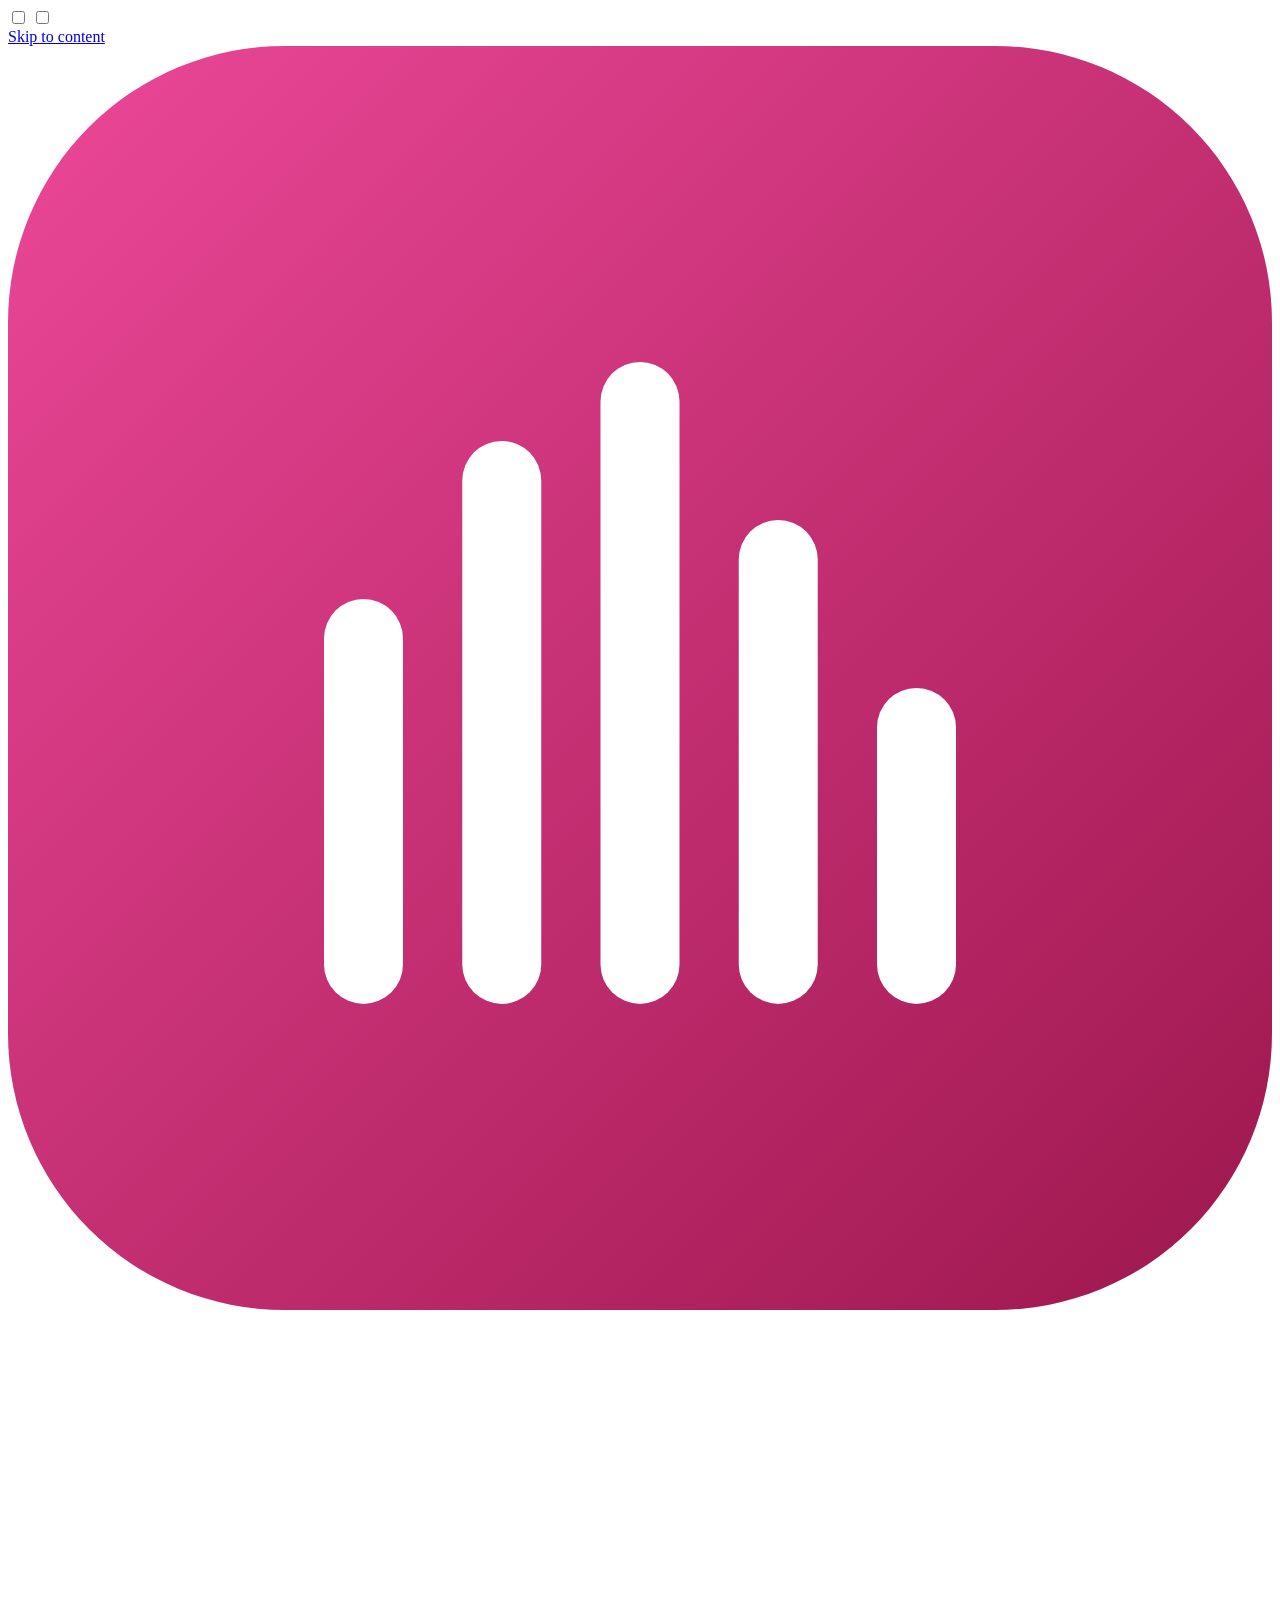
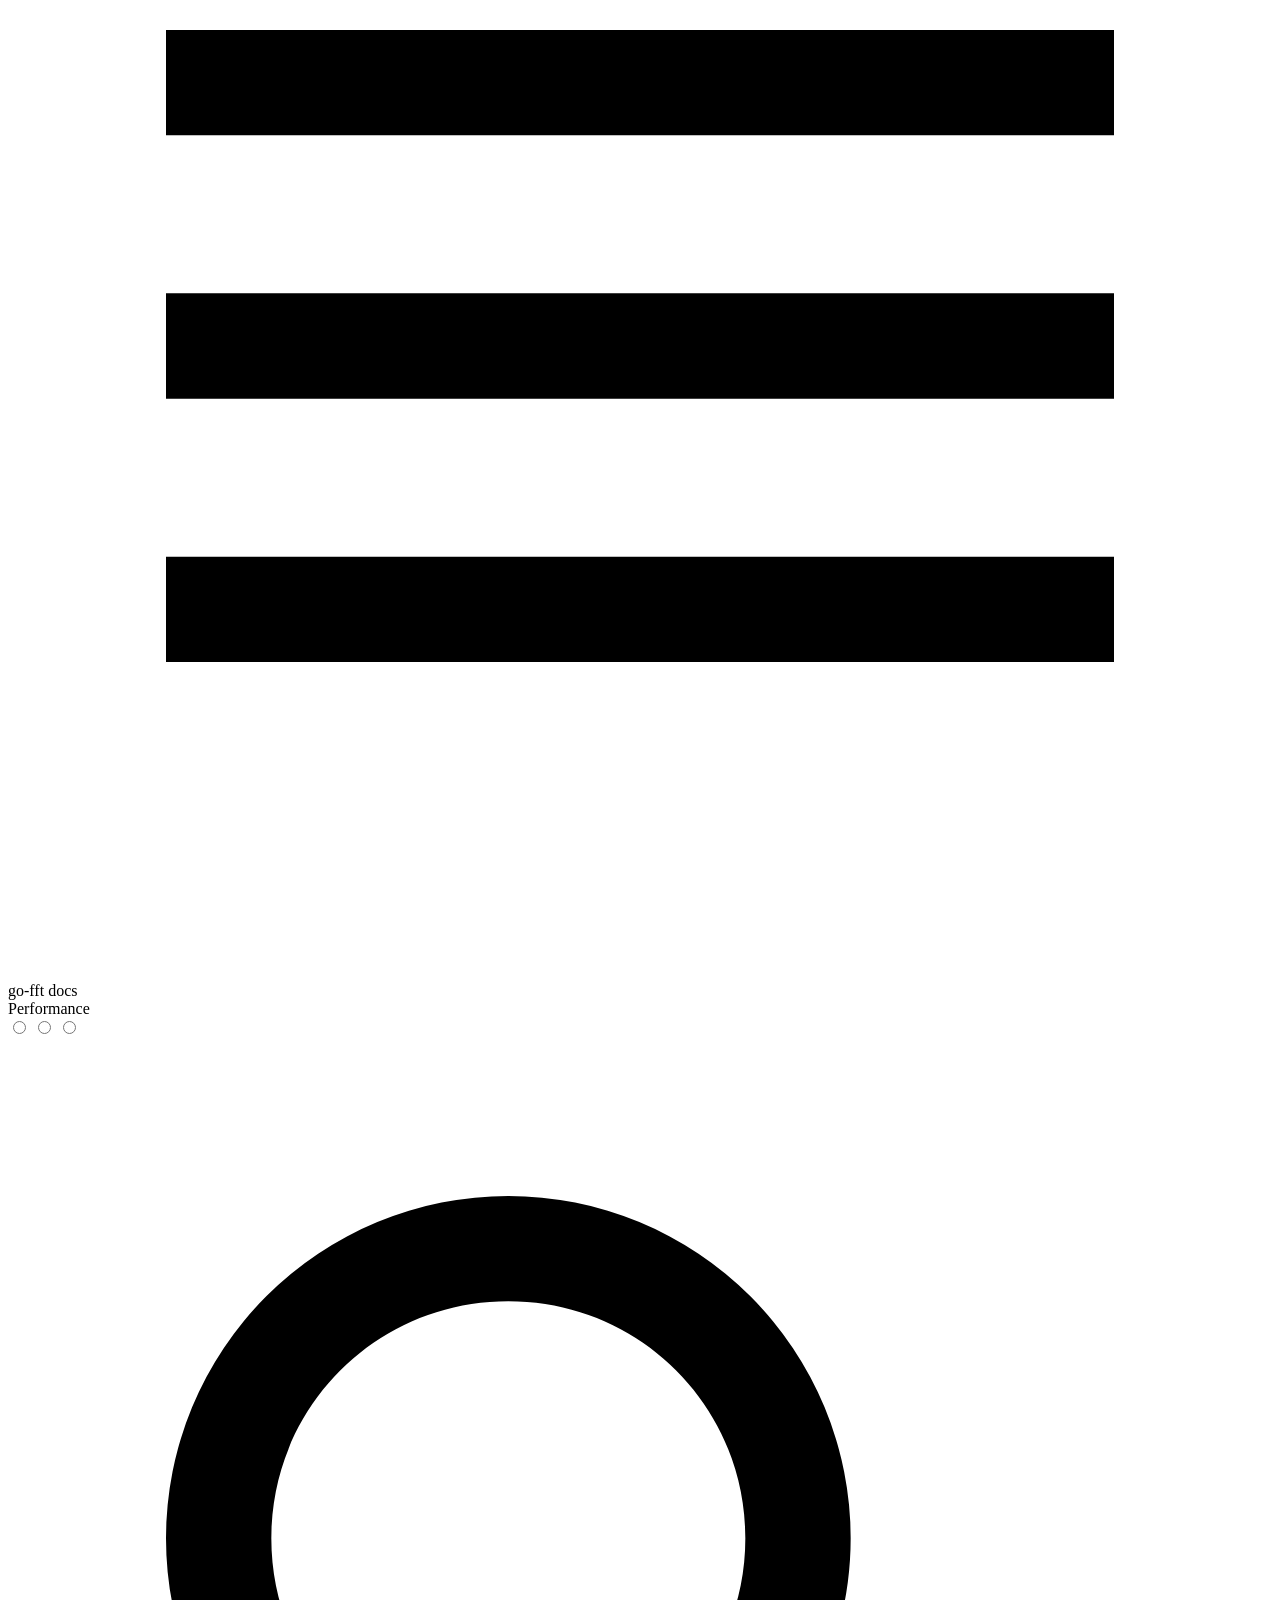
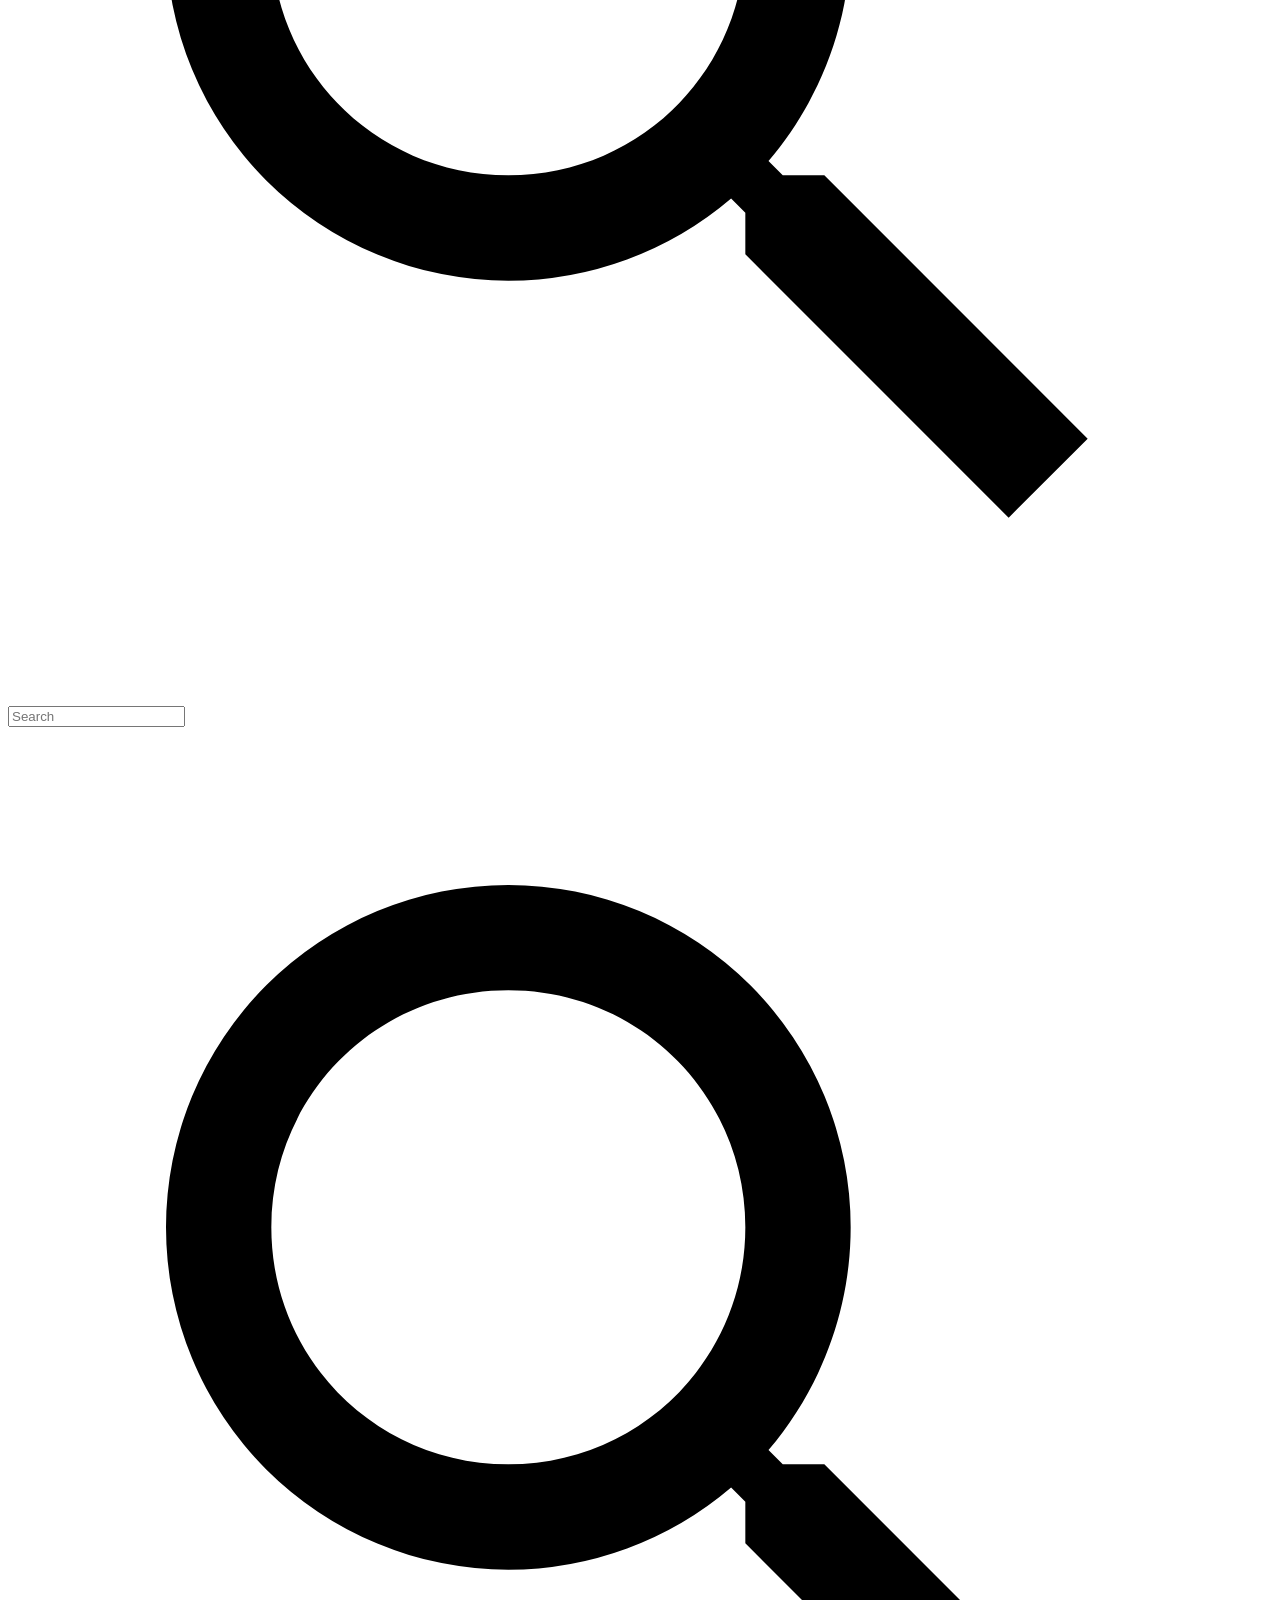
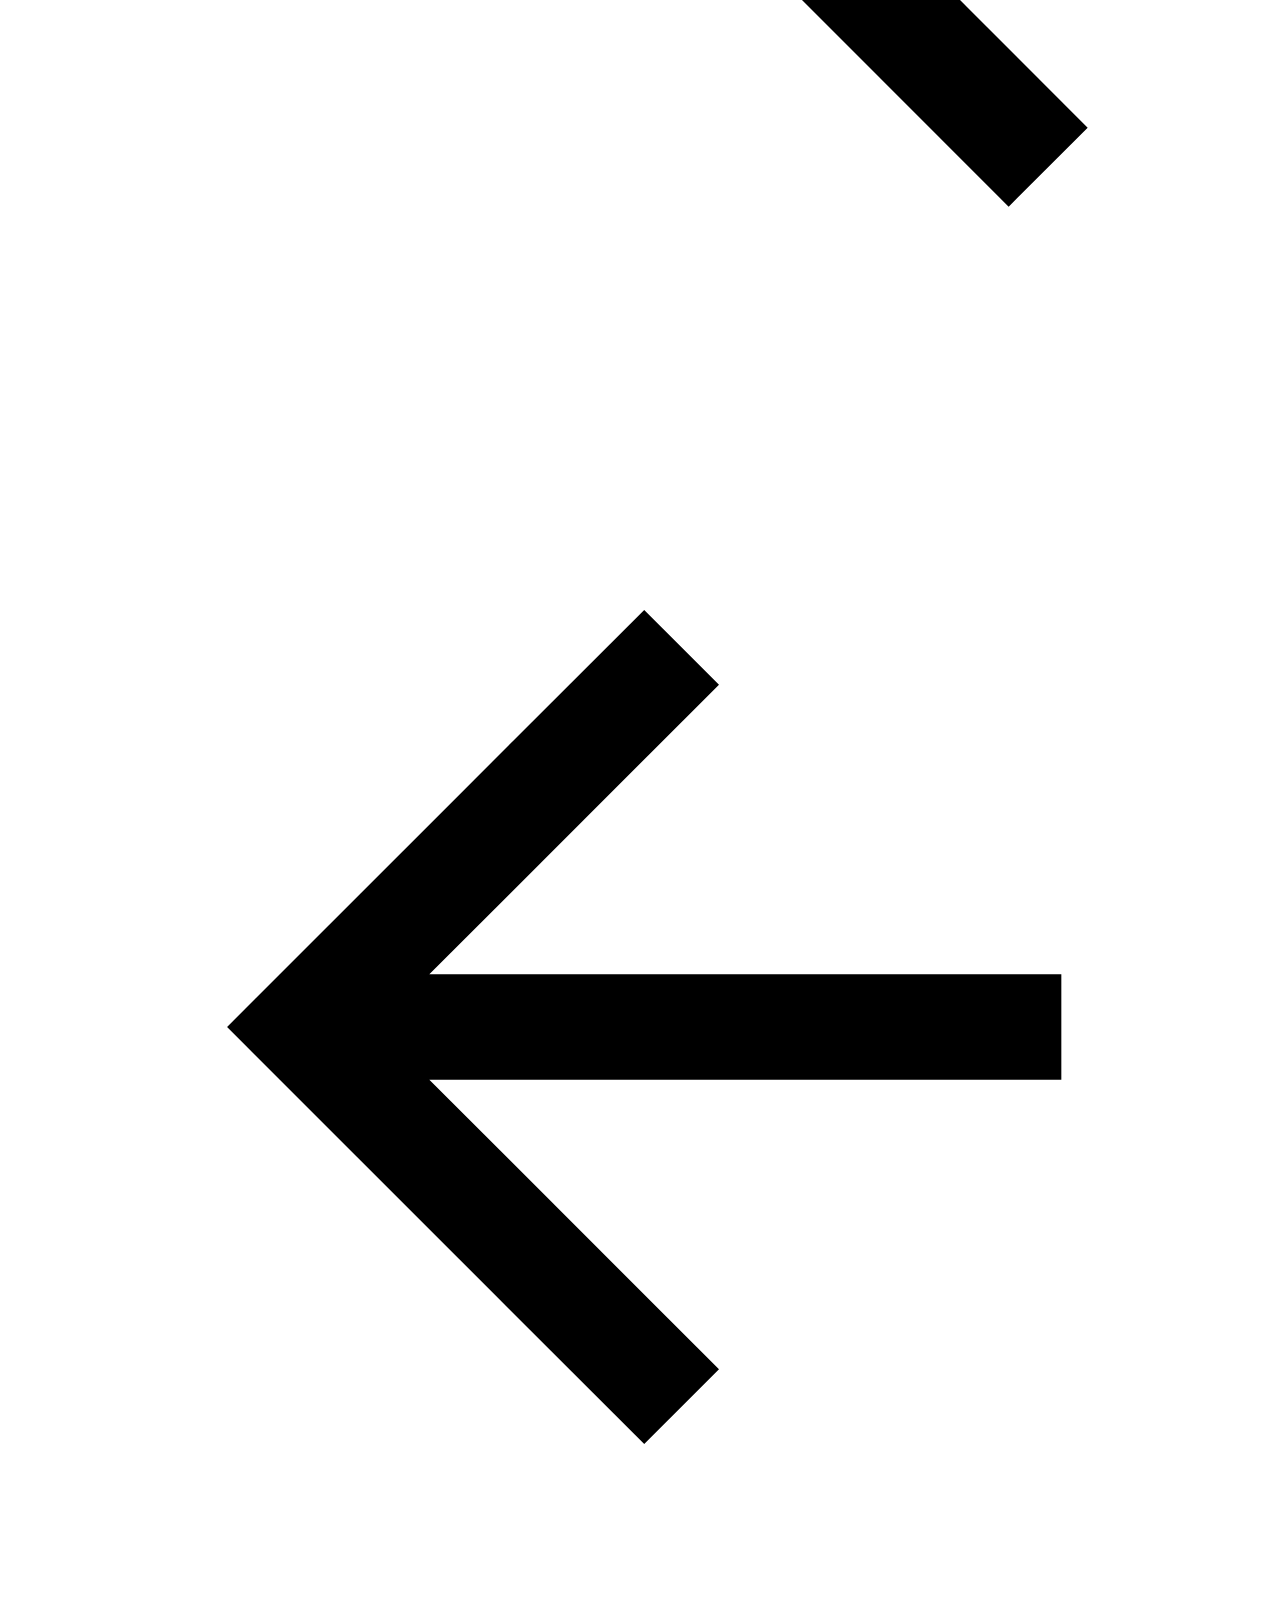
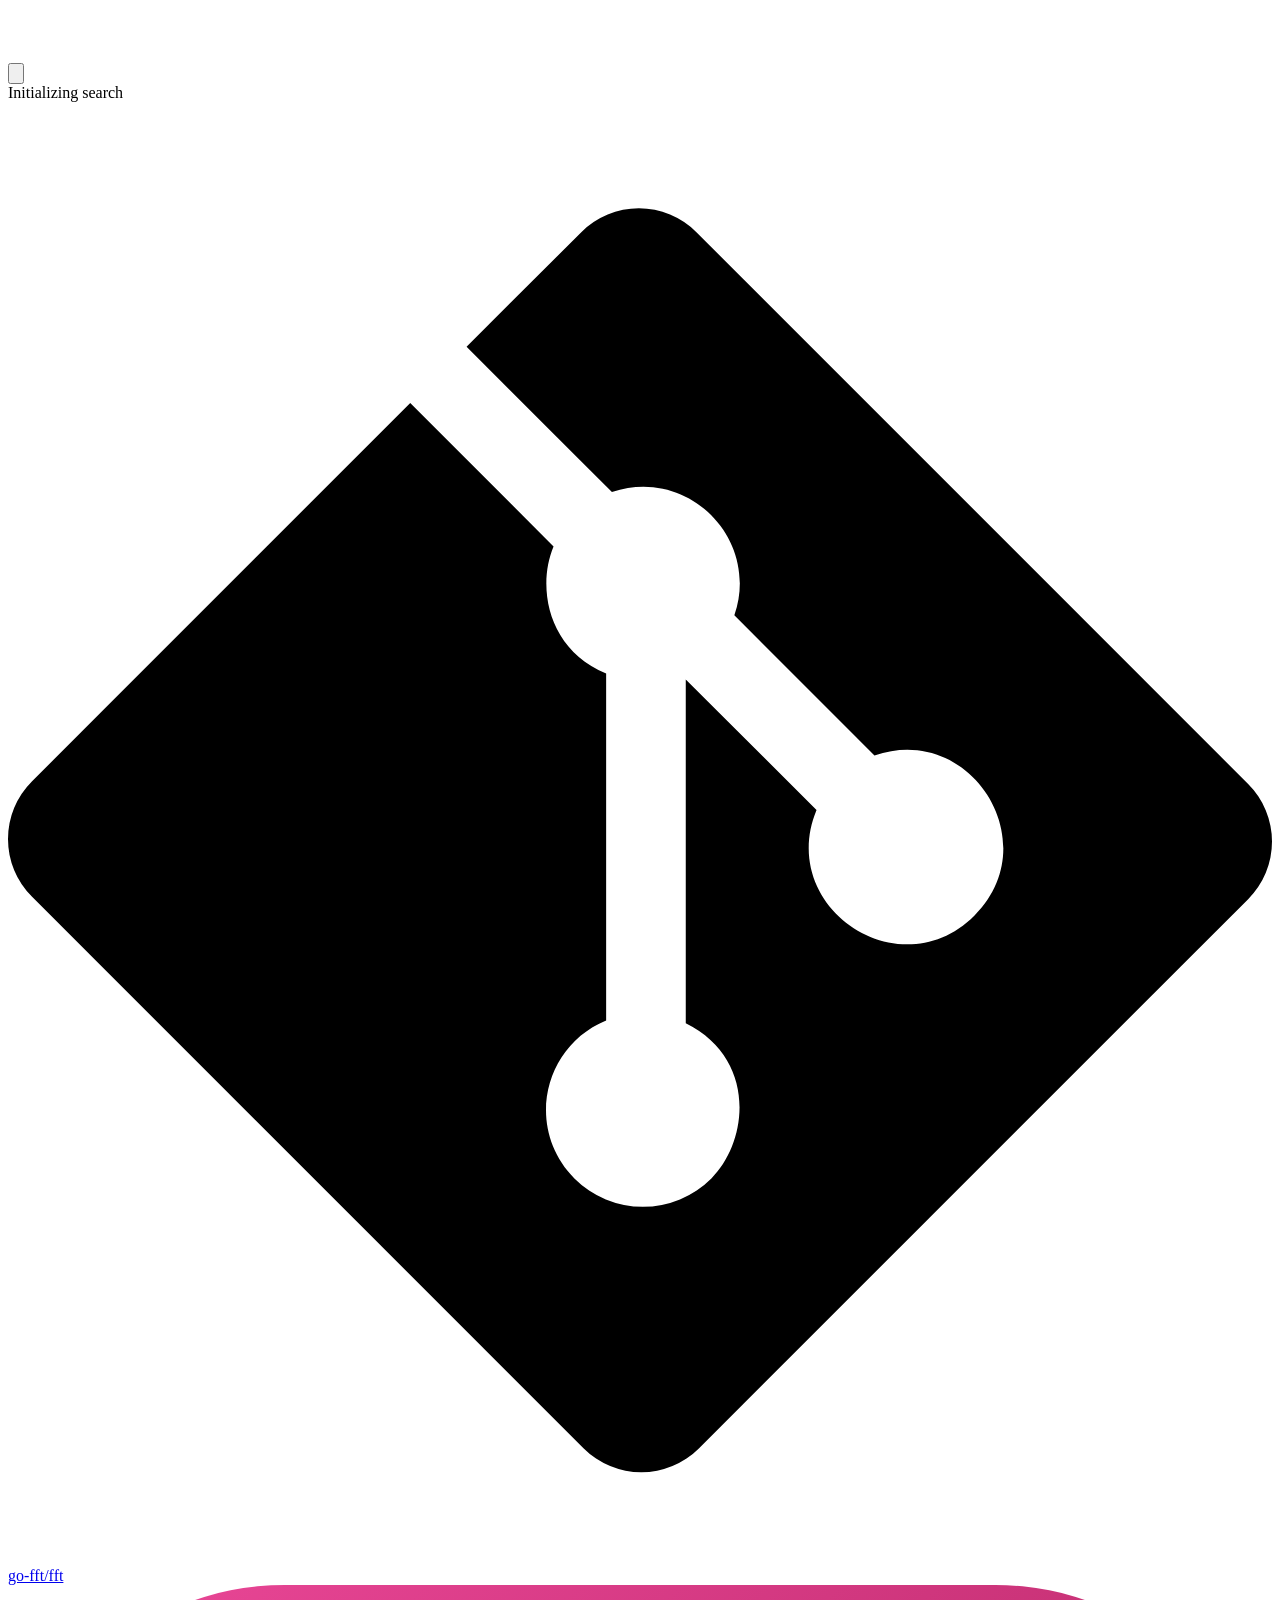
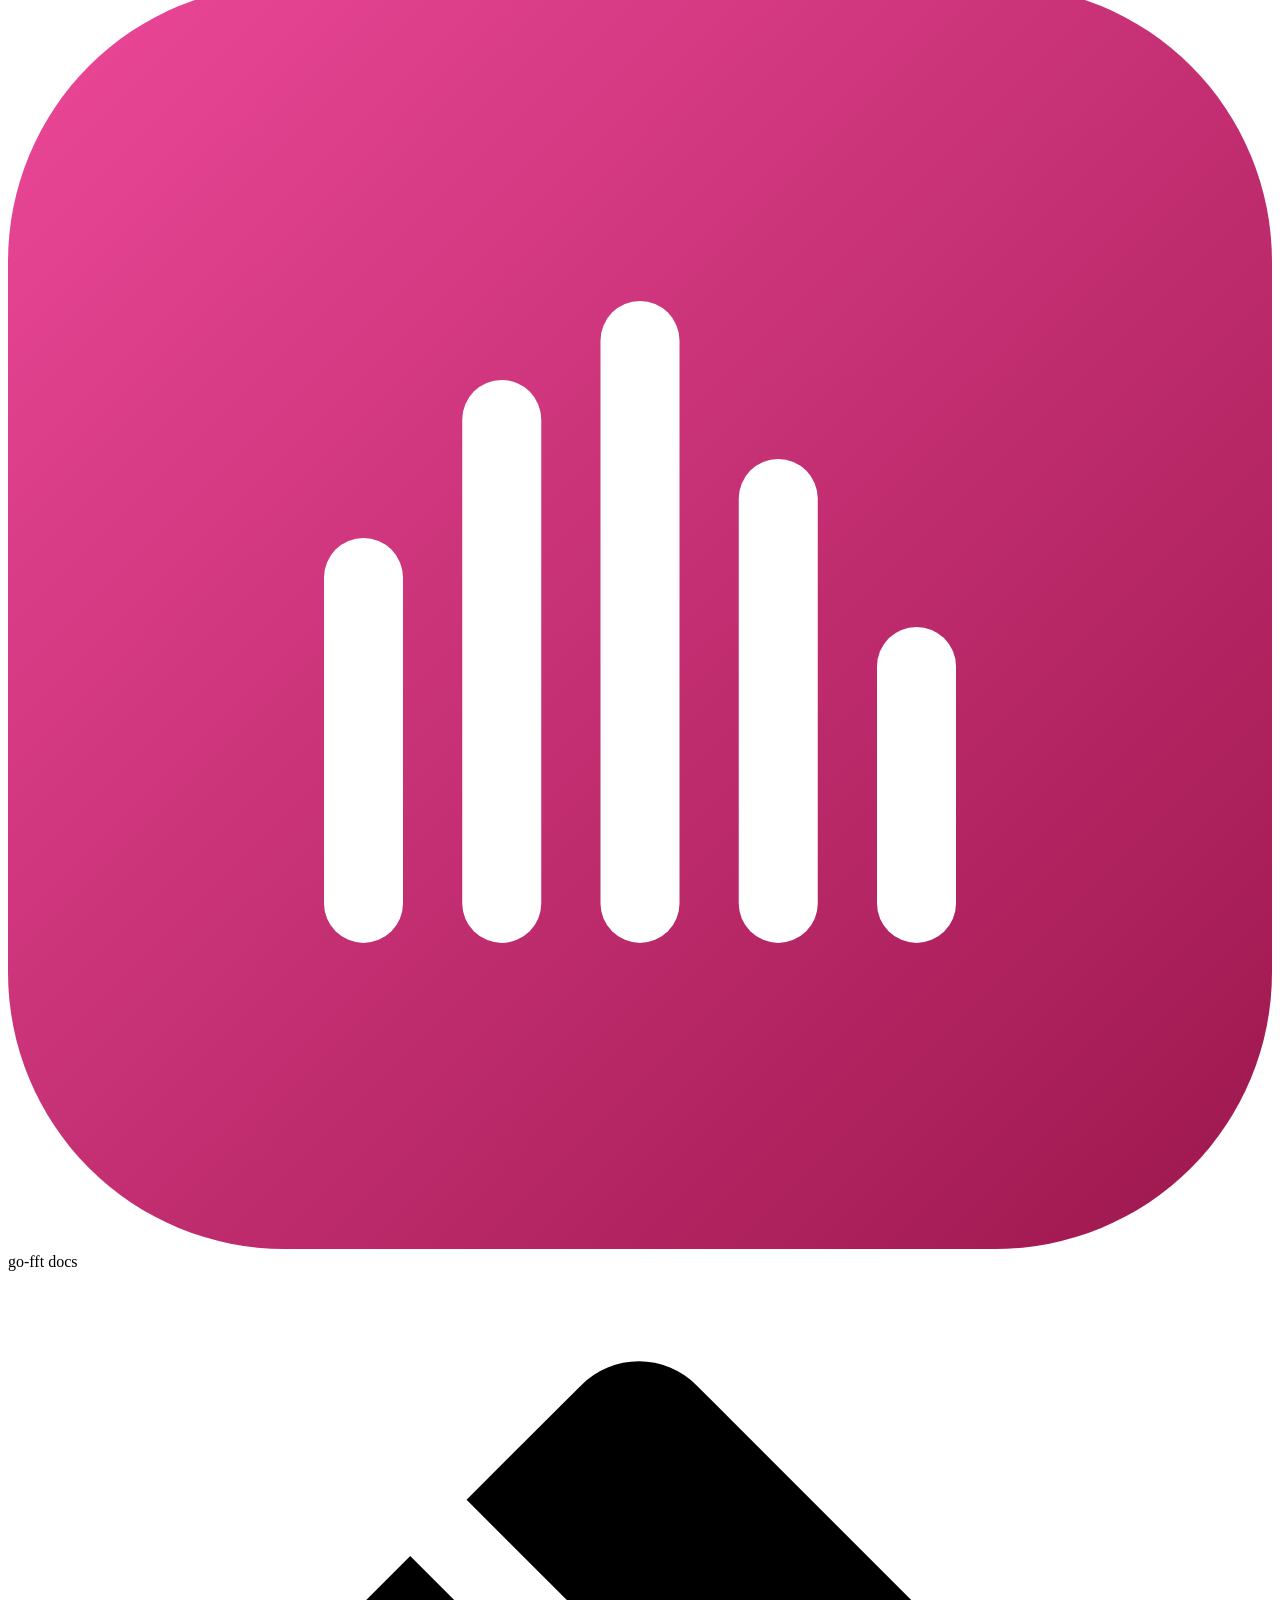
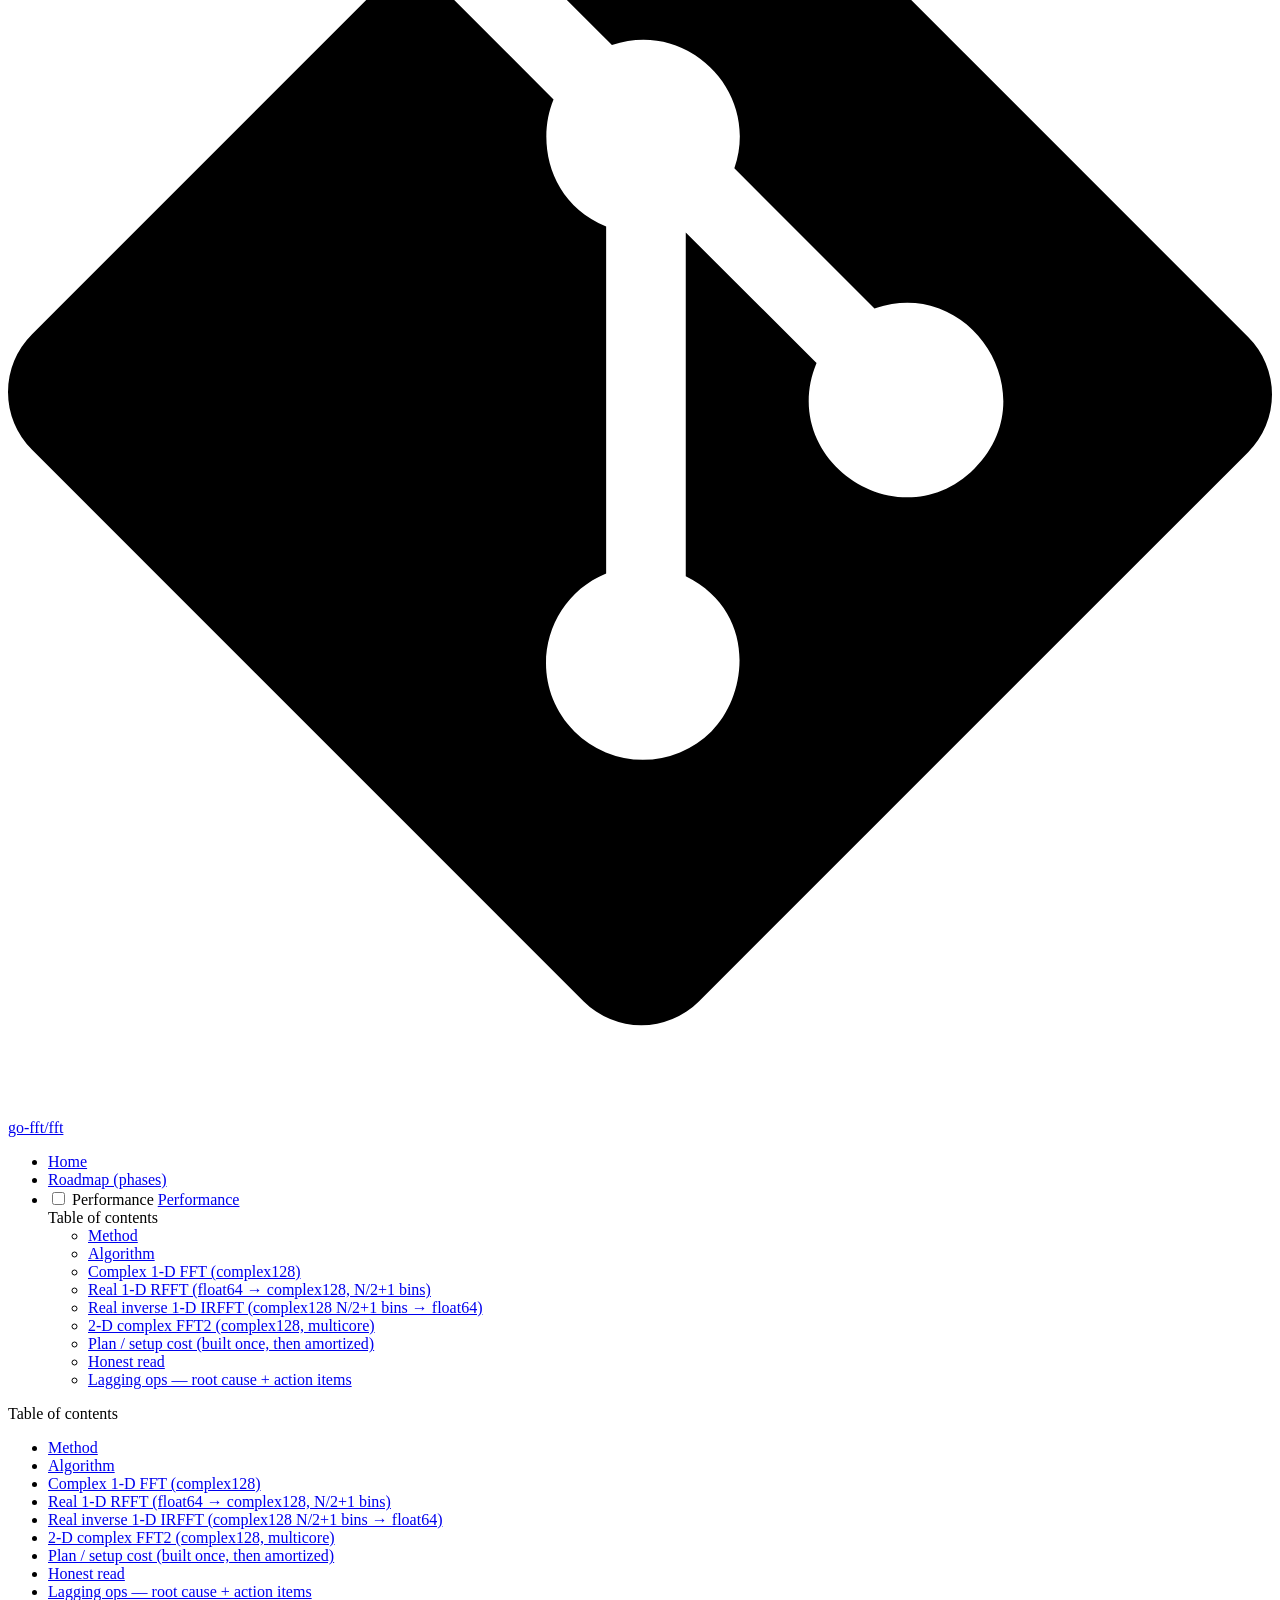
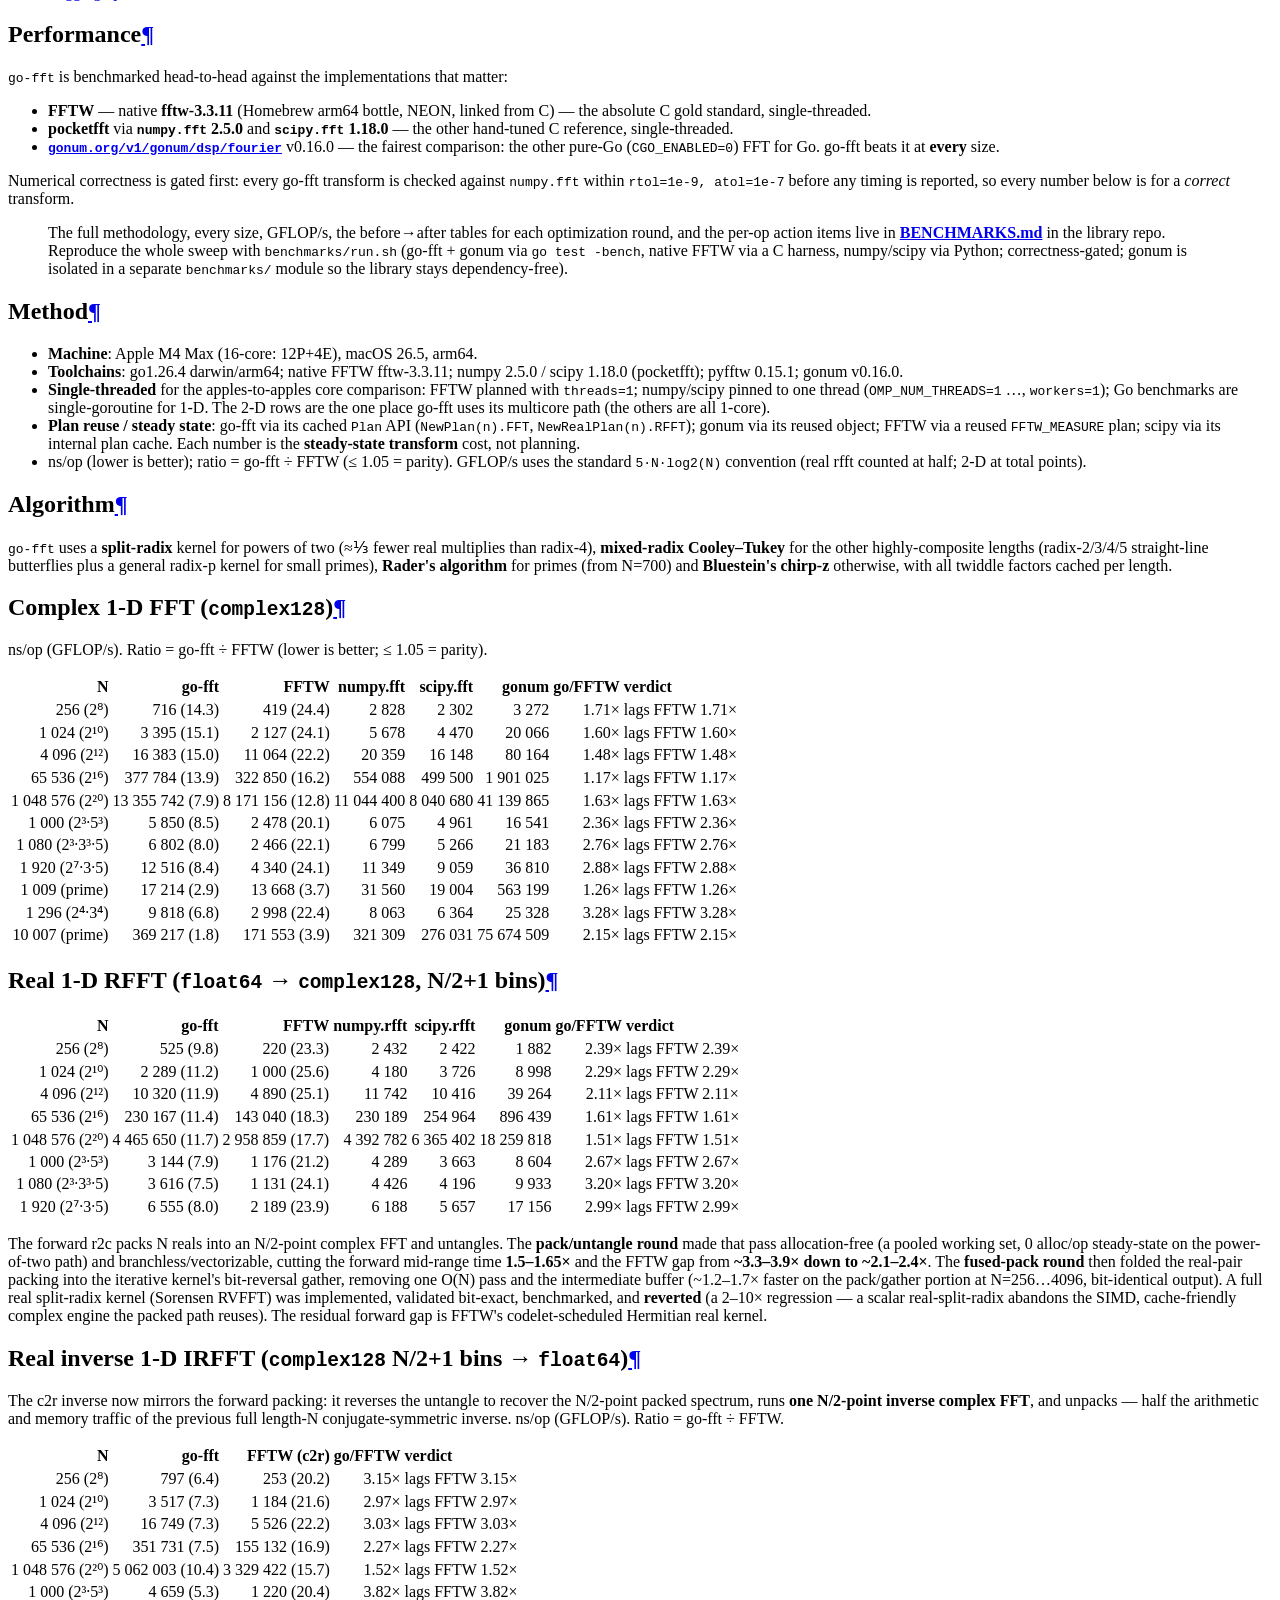
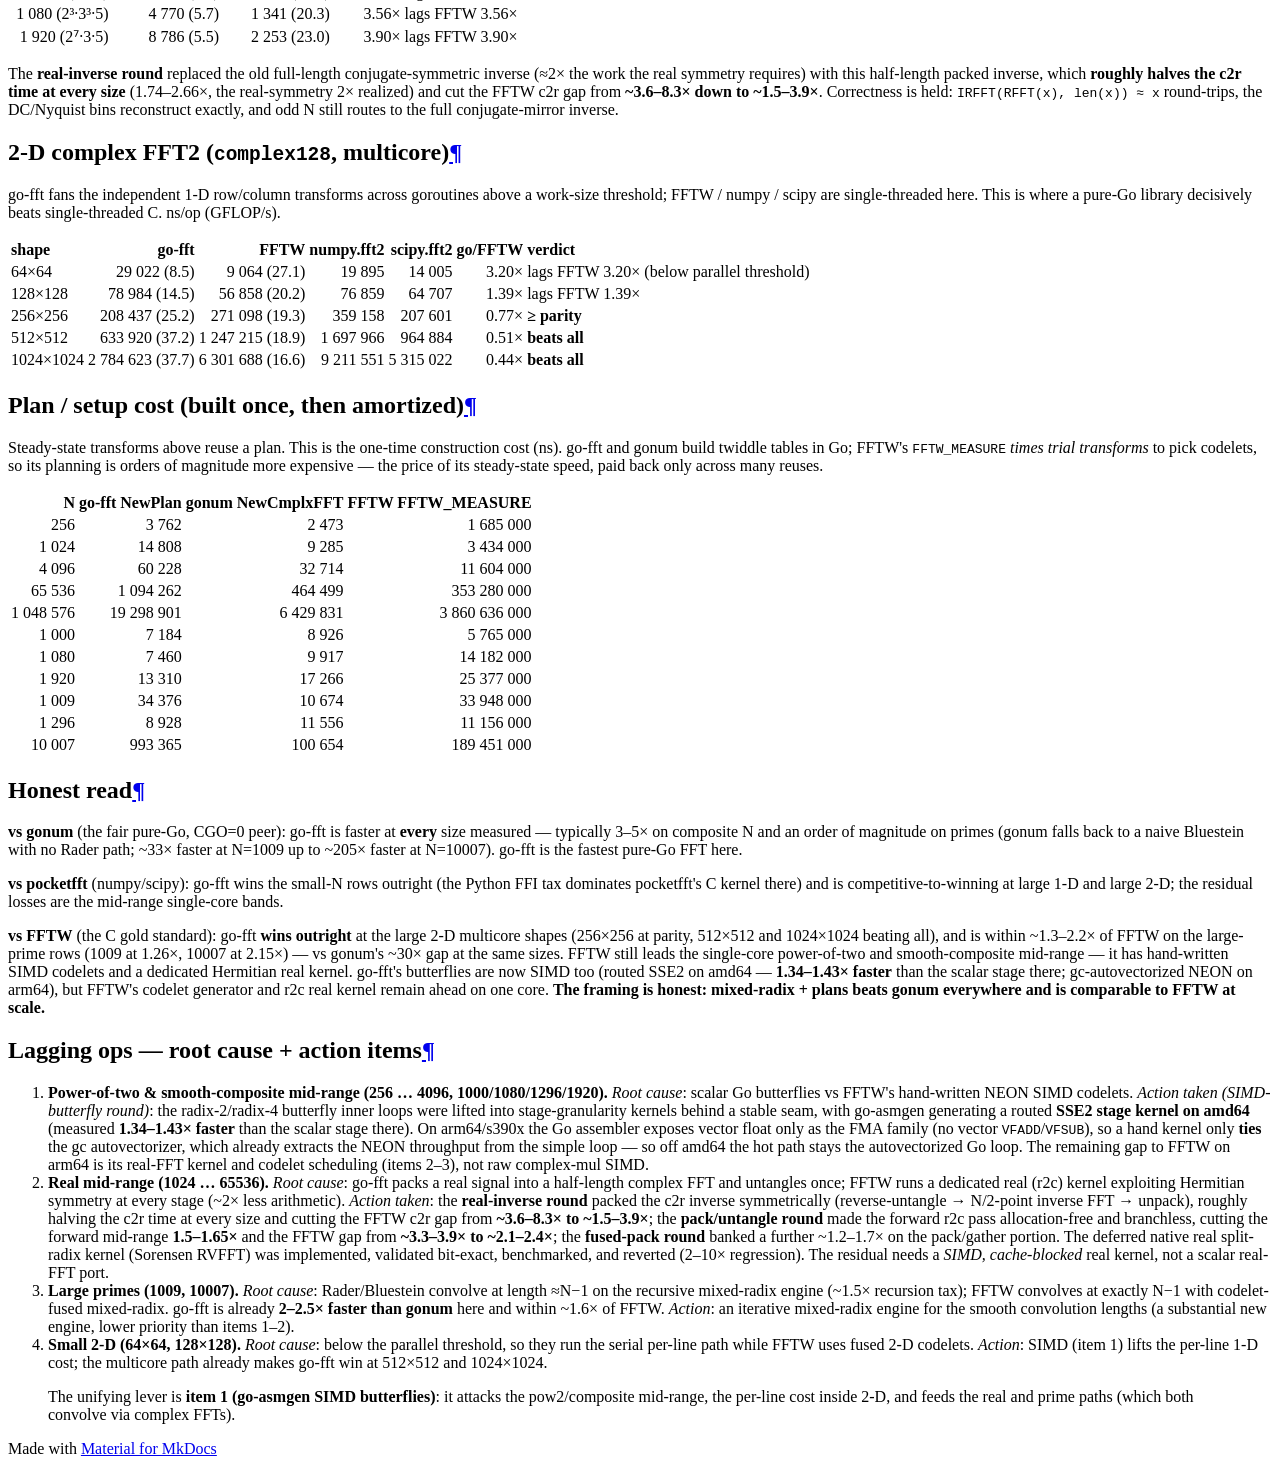
==== commit e647402f: "Deployed d546d9f to 0.1 with MkDocs 1.6.1 and mike 2.1.3" ====
--- a/0.1/performance/index.html
+++ b/0.1/performance/index.html
@@ -1078,14 +1078,15 @@
 <h2 id="honest-read">Honest read<a class="headerlink" href="#honest-read" title="Permanent link">&para;</a></h2>
 <p><strong>vs gonum</strong> (the fair pure-Go, CGO=0 peer): go-fft is faster at <strong>every</strong> size
 measured — typically 3–5× on composite N and an order of magnitude on primes
-(gonum falls back to a naive Bluestein with no Rader path; up to ~59× faster on
-primes). go-fft is the fastest pure-Go FFT here.</p>
+(gonum falls back to a naive Bluestein with no Rader path; ~33× faster at
+N=1009 up to ~205× faster at N=10007). go-fft is the fastest pure-Go FFT here.</p>
 <p><strong>vs pocketfft</strong> (numpy/scipy): go-fft wins the small-N rows outright (the Python
 FFI tax dominates pocketfft's C kernel there) and is competitive-to-winning at
 large 1-D and large 2-D; the residual losses are the mid-range single-core bands.</p>
 <p><strong>vs FFTW</strong> (the C gold standard): go-fft <strong>wins outright</strong> at the large 2-D
 multicore shapes (256×256 at parity, 512×512 and 1024×1024 beating all), and is
-within ~1.2–1.6× of FFTW on the large-prime rows relative to FFTW's own cost.
+within ~1.3–2.2× of FFTW on the large-prime rows (1009 at 1.26×, 10007 at
+2.15×) — vs gonum's ~30× gap at the same sizes.
 FFTW still leads the single-core power-of-two and smooth-composite mid-range — it
 has hand-written SIMD codelets and a dedicated Hermitian real kernel. go-fft's
 butterflies are now SIMD too (routed SSE2 on amd64 — <strong>1.34–1.43× faster</strong> than
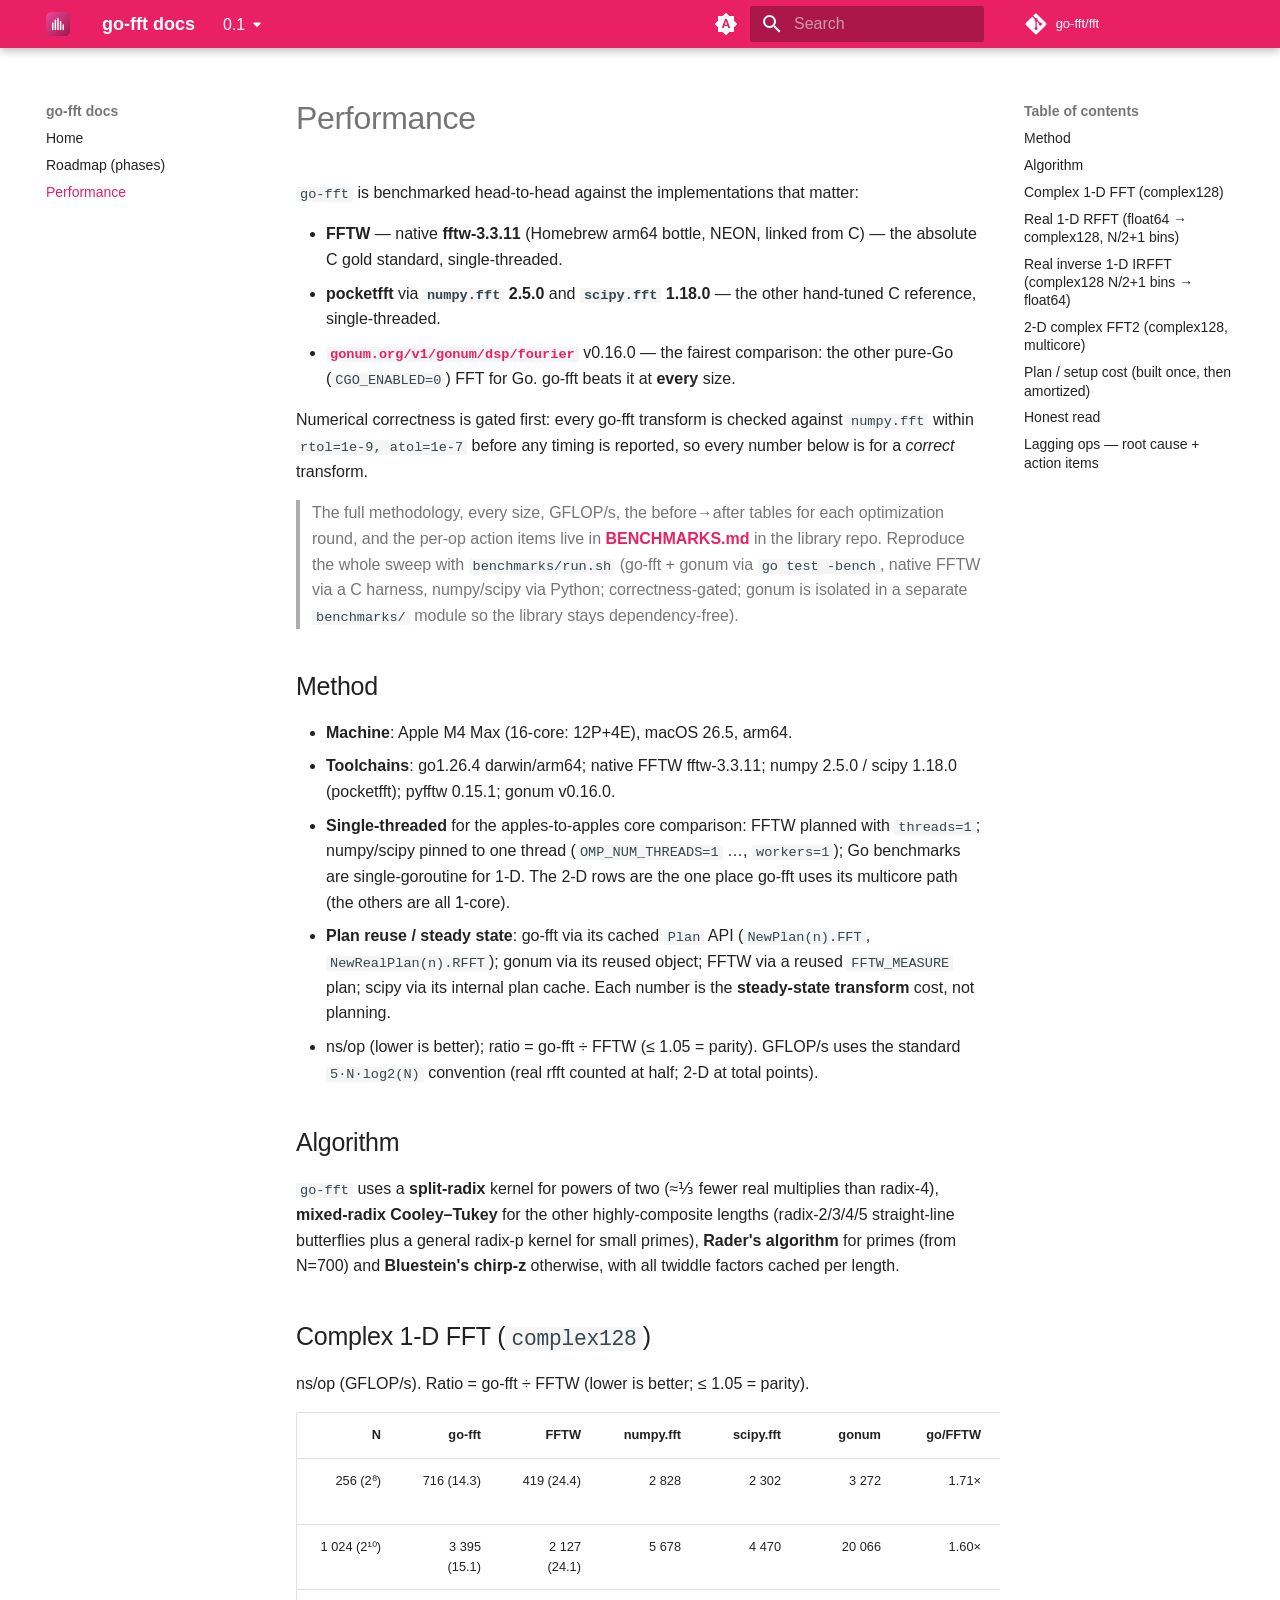
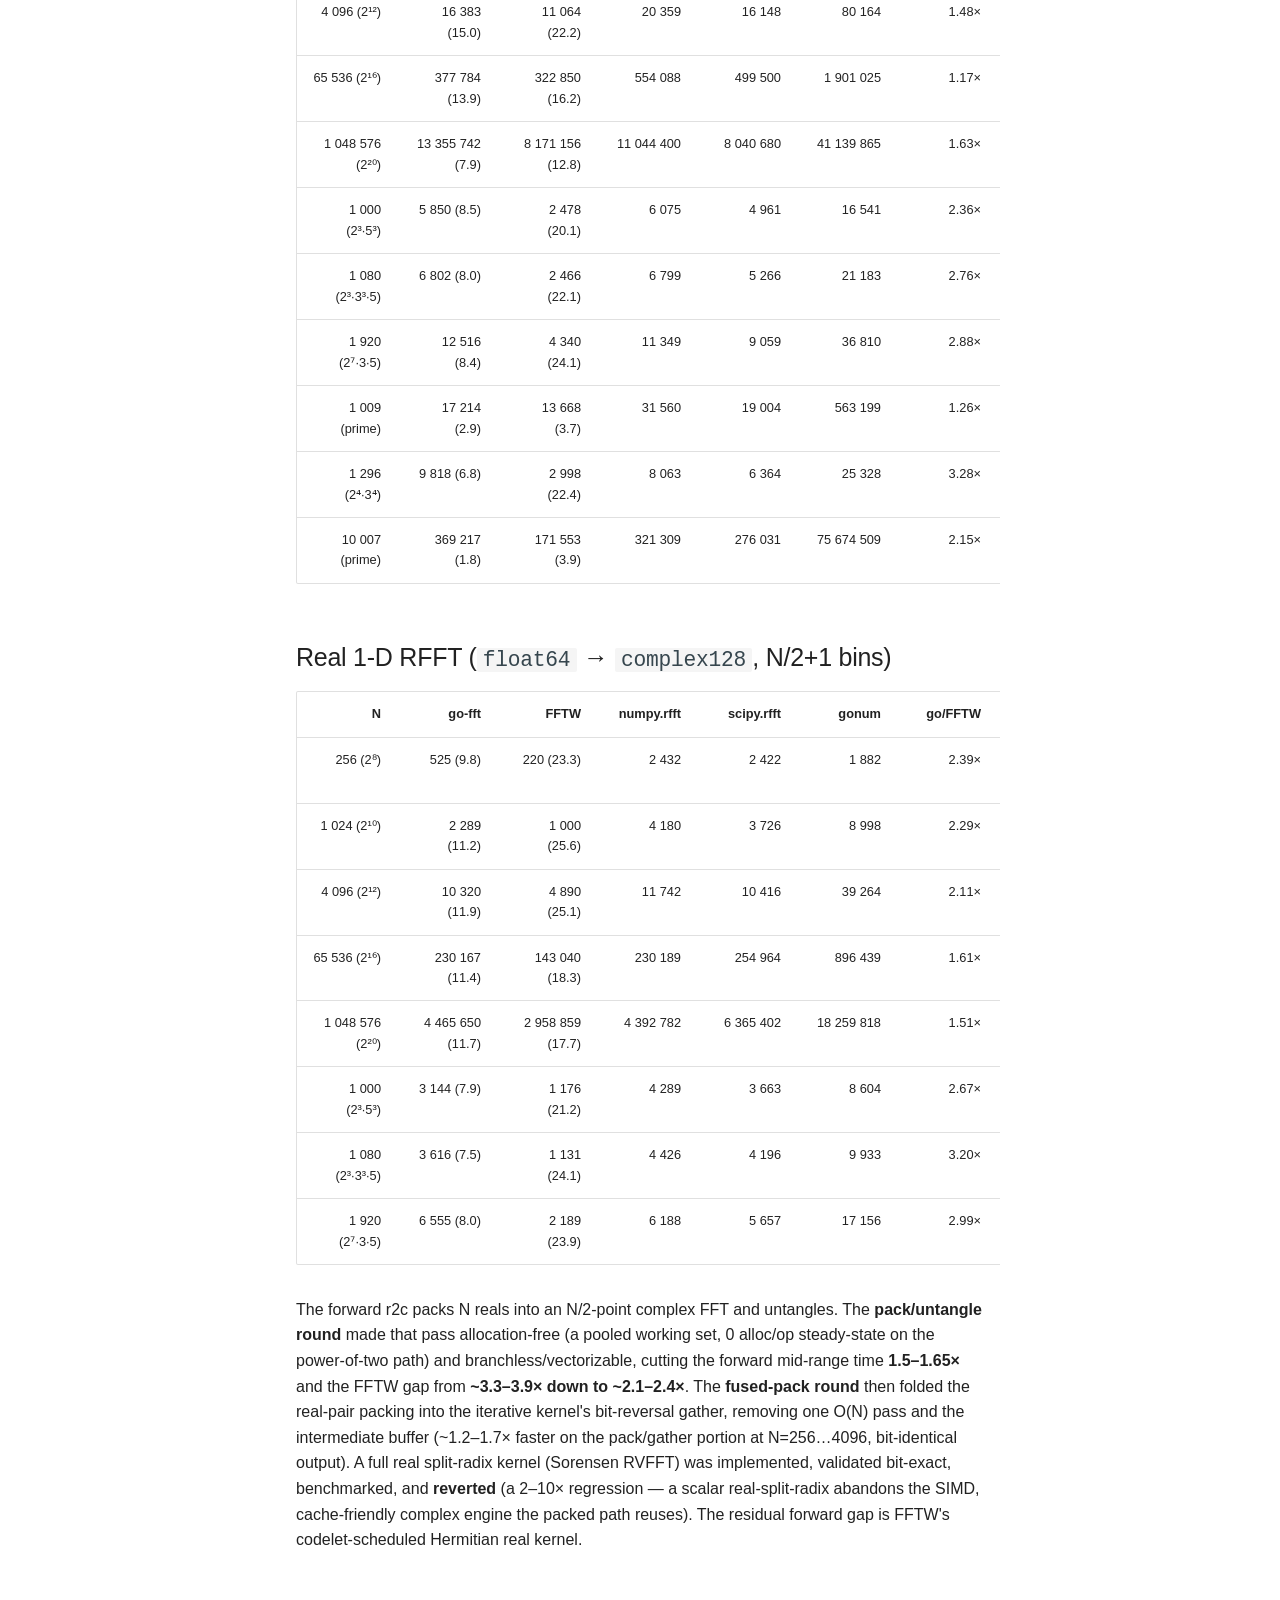
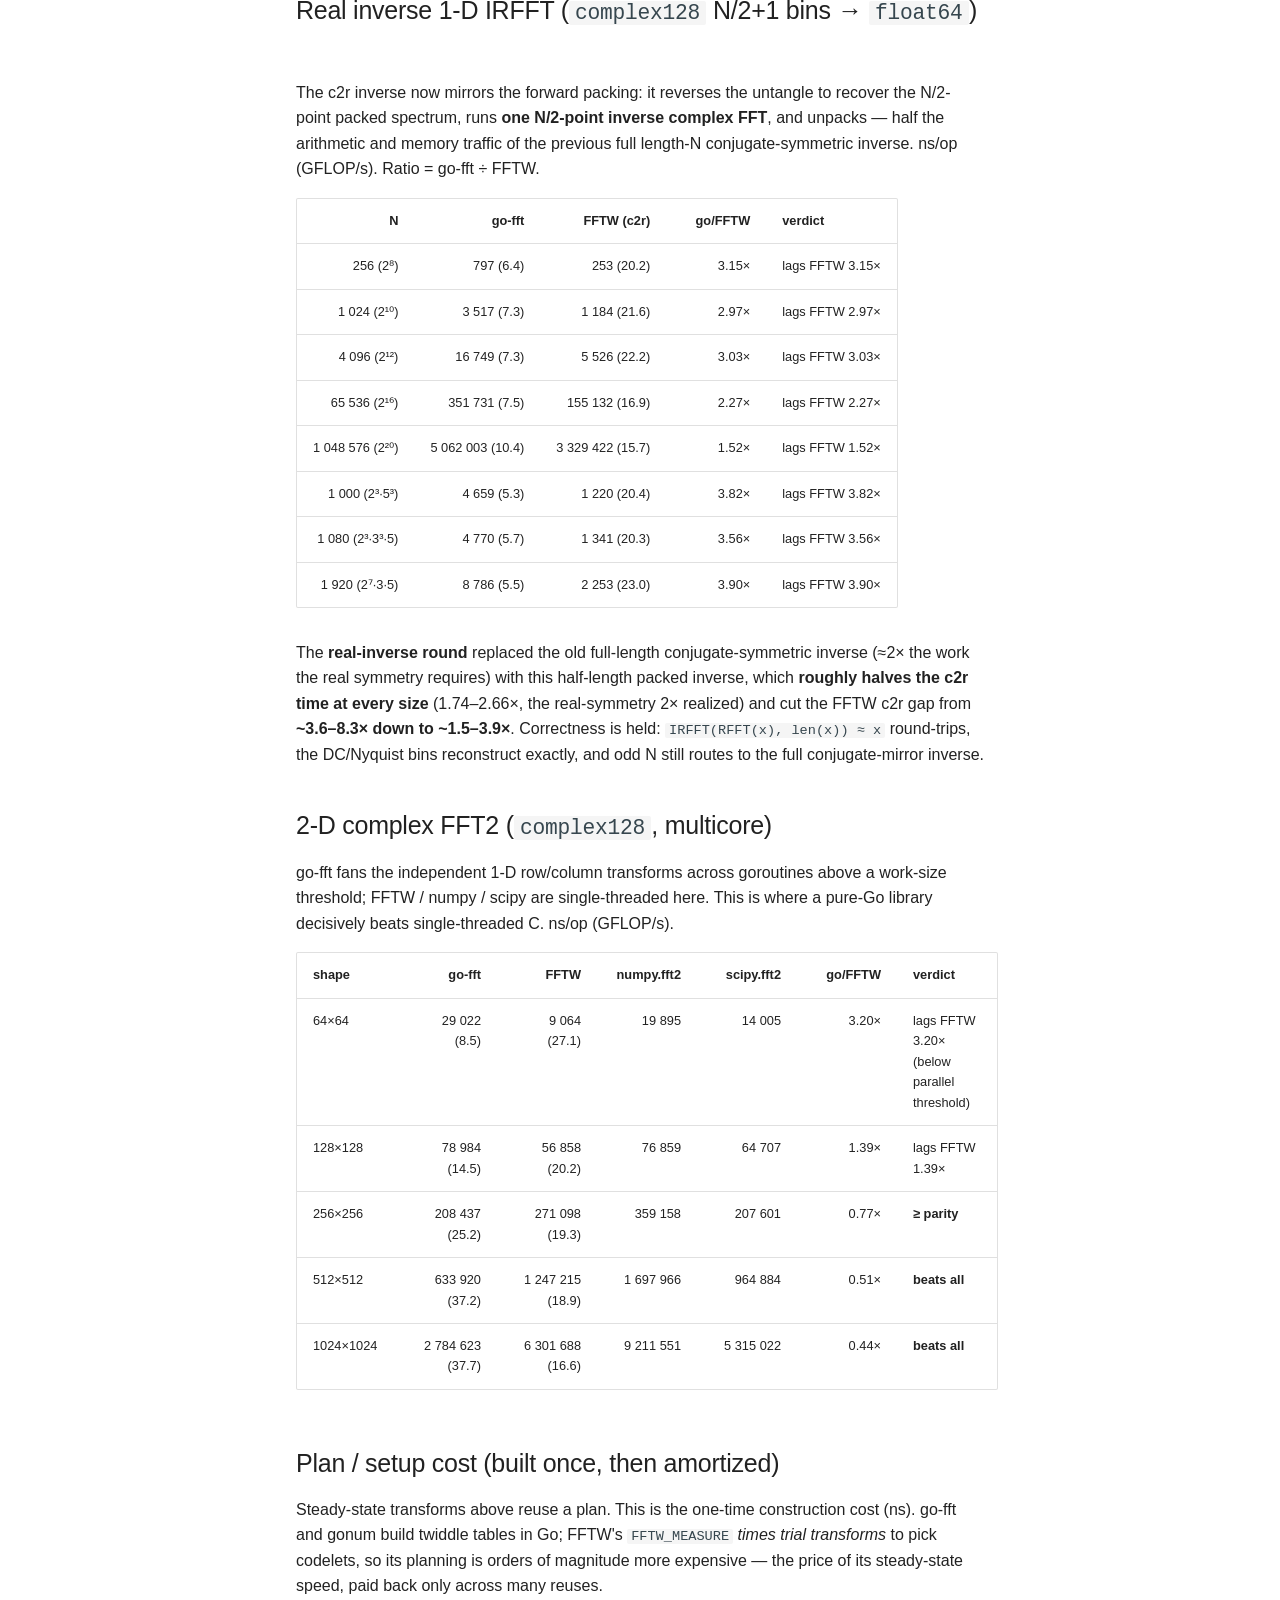
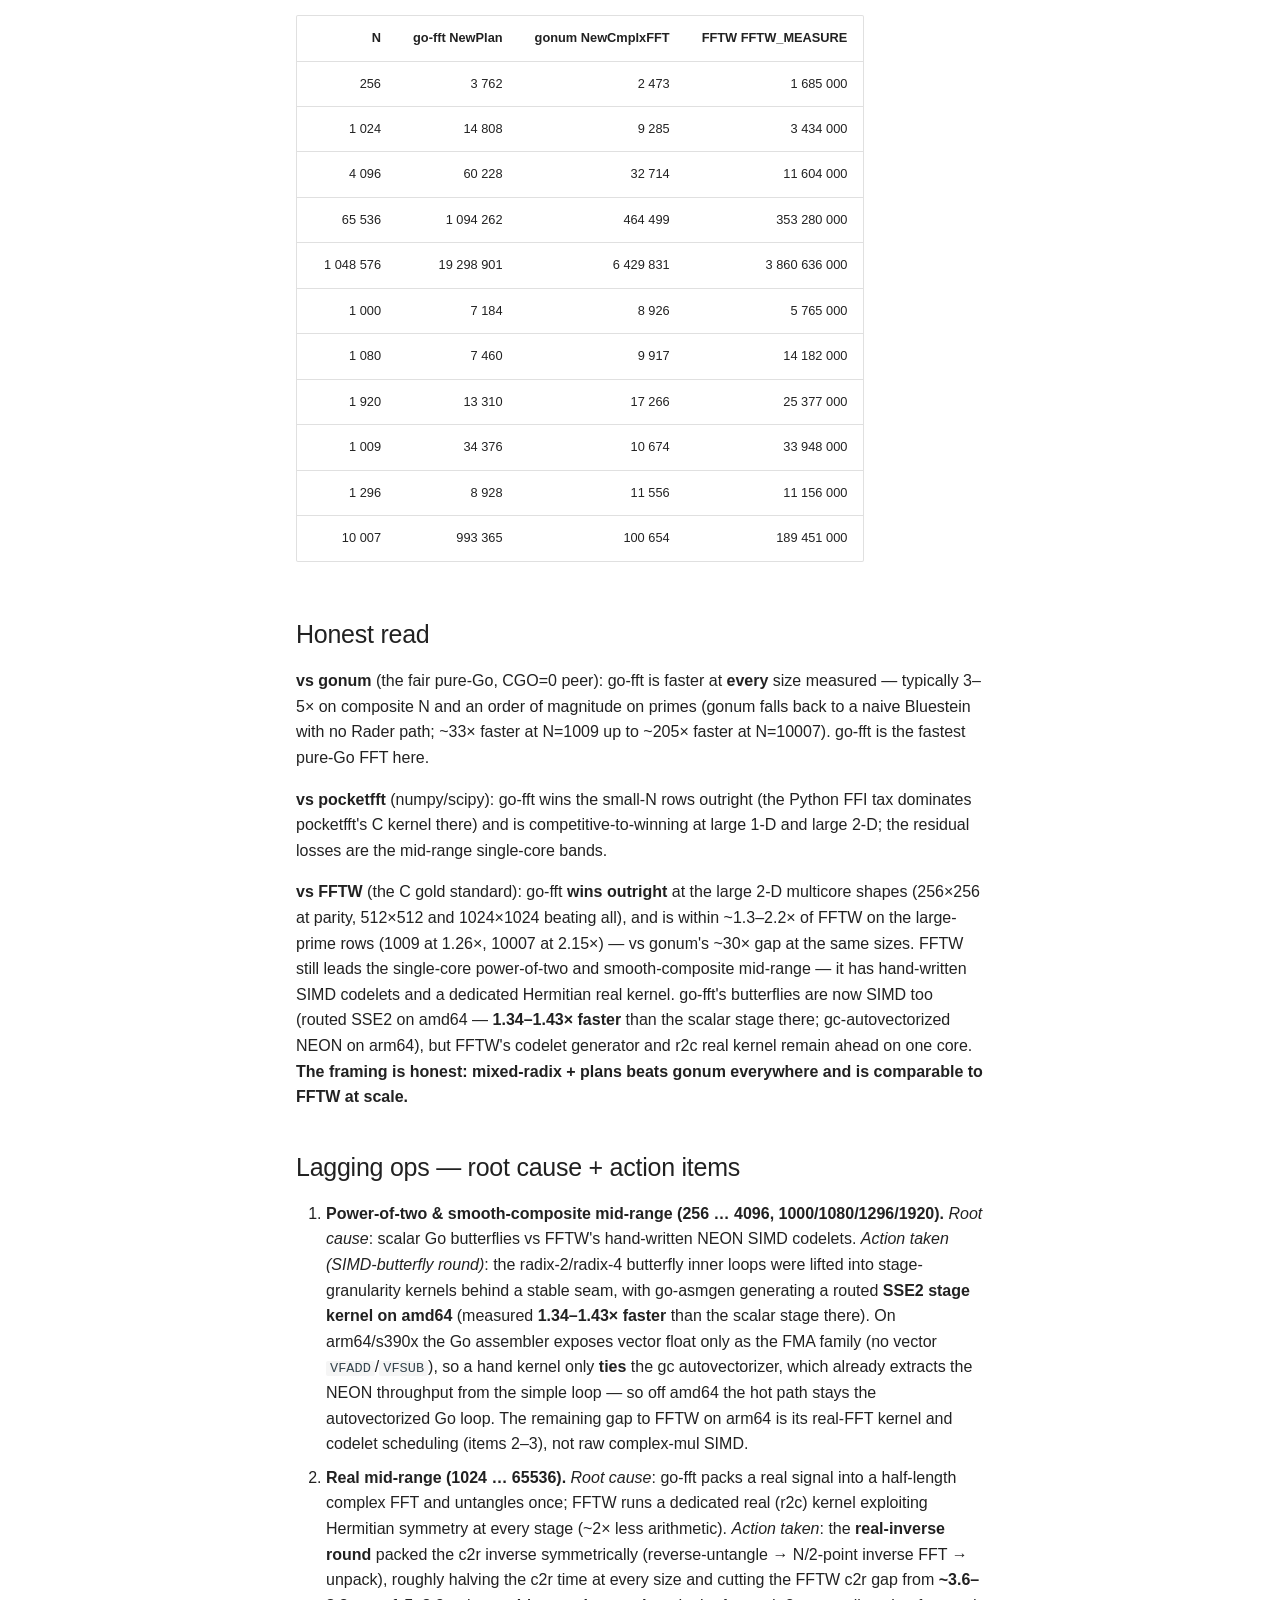
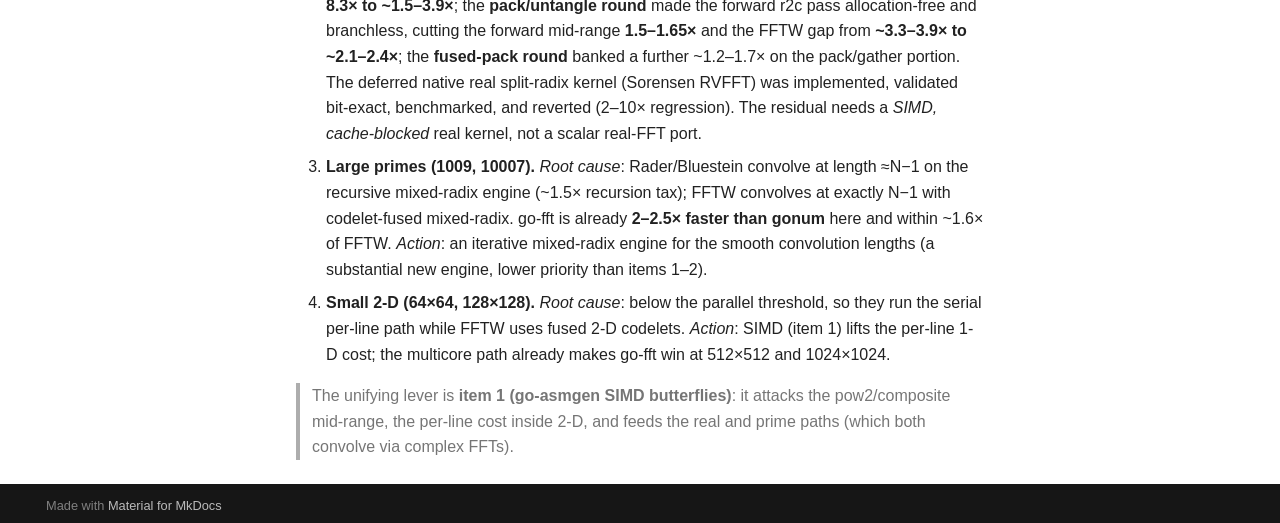
==== commit 9fc675c9: "Deployed 493034e to 0.1 with MkDocs 1.6.1 and mike 2.2.0" ====
--- a/0.1/performance/index.html
+++ b/0.1/performance/index.html
@@ -17,8 +17,11 @@
       
       
       
+        
+      
+      
       <link rel="icon" href="../assets/logo.svg">
-      <meta name="generator" content="mkdocs-1.6.1, mkdocs-material-9.5.49">
+      <meta name="generator" content="mkdocs-1.6.1, mkdocs-material-9.7.7">
     
     
       
@@ -26,10 +29,10 @@
       
     
     
-      <link rel="stylesheet" href="../assets/stylesheets/main.6f8fc17f.min.css">
-      
-        
-        <link rel="stylesheet" href="../assets/stylesheets/palette.06af60db.min.css">
+      <link rel="stylesheet" href="../assets/stylesheets/main.ec1eaa64.min.css">
+      
+        
+        <link rel="stylesheet" href="../assets/stylesheets/palette.ab4e12ef.min.css">
       
       
 
@@ -52,7 +55,6 @@
     
       
 
-    
     
     
   </head>
@@ -161,11 +163,13 @@
     
     
     
-      <label class="md-header__button md-icon" for="__search">
-        
-        <svg xmlns="http://www.w3.org/2000/svg" viewBox="0 0 24 24"><path d="M9.5 3A6.5 6.5 0 0 1 16 9.5c0 1.61-.59 3.09-1.56 4.23l.27.27h.79l5 5-1.5 1.5-5-5v-.79l-.27-.27A6.52 6.52 0 0 1 9.5 16 6.5 6.5 0 0 1 3 9.5 6.5 6.5 0 0 1 9.5 3m0 2C7 5 5 7 5 9.5S7 14 9.5 14 14 12 14 9.5 12 5 9.5 5"/></svg>
-      </label>
-      <div class="md-search" data-md-component="search" role="dialog">
+      
+      
+        <label class="md-header__button md-icon" for="__search">
+          
+          <svg xmlns="http://www.w3.org/2000/svg" viewBox="0 0 24 24"><path d="M9.5 3A6.5 6.5 0 0 1 16 9.5c0 1.61-.59 3.09-1.56 4.23l.27.27h.79l5 5-1.5 1.5-5-5v-.79l-.27-.27A6.52 6.52 0 0 1 9.5 16 6.5 6.5 0 0 1 3 9.5 6.5 6.5 0 0 1 9.5 3m0 2C7 5 5 7 5 9.5S7 14 9.5 14 14 12 14 9.5 12 5 9.5 5"/></svg>
+        </label>
+        <div class="md-search" data-md-component="search" role="dialog">
   <label class="md-search__overlay" for="__search"></label>
   <div class="md-search__inner" role="search">
     <form class="md-search__form" name="search">
@@ -199,13 +203,14 @@
     </div>
   </div>
 </div>
+      
     
     
       <div class="md-header__source">
         <a href="https://github.com/go-fft/fft" title="Go to repository" class="md-source" data-md-component="source">
   <div class="md-source__icon md-icon">
     
-    <svg xmlns="http://www.w3.org/2000/svg" viewBox="0 0 448 512"><!--! Font Awesome Free 6.7.1 by @fontawesome - https://fontawesome.com License - https://fontawesome.com/license/free (Icons: CC BY 4.0, Fonts: SIL OFL 1.1, Code: MIT License) Copyright 2024 Fonticons, Inc.--><path d="M439.55 236.05 244 40.45a28.87 28.87 0 0 0-40.81 0l-40.66 40.63 51.52 51.52c27.06-9.14 52.68 16.77 43.39 43.68l49.66 49.66c34.23-11.8 61.18 31 35.47 56.69-26.49 26.49-70.21-2.87-56-37.34L240.22 199v121.85c25.3 12.54 22.26 41.85 9.08 55a34.34 34.34 0 0 1-48.55 0c-17.57-17.6-11.07-46.91 11.25-56v-123c-20.8-8.51-24.6-30.74-18.64-45L142.57 101 8.45 235.14a28.86 28.86 0 0 0 0 40.81l195.61 195.6a28.86 28.86 0 0 0 40.8 0l194.69-194.69a28.86 28.86 0 0 0 0-40.81"/></svg>
+    <svg xmlns="http://www.w3.org/2000/svg" viewBox="0 0 448 512"><!--! Font Awesome Free 7.1.0 by @fontawesome - https://fontawesome.com License - https://fontawesome.com/license/free (Icons: CC BY 4.0, Fonts: SIL OFL 1.1, Code: MIT License) Copyright 2025 Fonticons, Inc.--><path d="M439.6 236.1 244 40.5c-5.4-5.5-12.8-8.5-20.4-8.5s-15 3-20.4 8.4L162.5 81l51.5 51.5c27.1-9.1 52.7 16.8 43.4 43.7l49.7 49.7c34.2-11.8 61.2 31 35.5 56.7-26.5 26.5-70.2-2.9-56-37.3L240.3 199v121.9c25.3 12.5 22.3 41.8 9.1 55-6.4 6.4-15.2 10.1-24.3 10.1s-17.8-3.6-24.3-10.1c-17.6-17.6-11.1-46.9 11.2-56v-123c-20.8-8.5-24.6-30.7-18.6-45L142.6 101 8.5 235.1C3 240.6 0 247.9 0 255.5s3 15 8.5 20.4l195.6 195.7c5.4 5.4 12.7 8.4 20.4 8.4s15-3 20.4-8.4l194.7-194.7c5.4-5.4 8.4-12.8 8.4-20.4s-3-15-8.4-20.4"/></svg>
   </div>
   <div class="md-source__repository">
     go-fft/fft
@@ -250,7 +255,7 @@
       <a href="https://github.com/go-fft/fft" title="Go to repository" class="md-source" data-md-component="source">
   <div class="md-source__icon md-icon">
     
-    <svg xmlns="http://www.w3.org/2000/svg" viewBox="0 0 448 512"><!--! Font Awesome Free 6.7.1 by @fontawesome - https://fontawesome.com License - https://fontawesome.com/license/free (Icons: CC BY 4.0, Fonts: SIL OFL 1.1, Code: MIT License) Copyright 2024 Fonticons, Inc.--><path d="M439.55 236.05 244 40.45a28.87 28.87 0 0 0-40.81 0l-40.66 40.63 51.52 51.52c27.06-9.14 52.68 16.77 43.39 43.68l49.66 49.66c34.23-11.8 61.18 31 35.47 56.69-26.49 26.49-70.21-2.87-56-37.34L240.22 199v121.85c25.3 12.54 22.26 41.85 9.08 55a34.34 34.34 0 0 1-48.55 0c-17.57-17.6-11.07-46.91 11.25-56v-123c-20.8-8.51-24.6-30.74-18.64-45L142.57 101 8.45 235.14a28.86 28.86 0 0 0 0 40.81l195.61 195.6a28.86 28.86 0 0 0 40.8 0l194.69-194.69a28.86 28.86 0 0 0 0-40.81"/></svg>
+    <svg xmlns="http://www.w3.org/2000/svg" viewBox="0 0 448 512"><!--! Font Awesome Free 7.1.0 by @fontawesome - https://fontawesome.com License - https://fontawesome.com/license/free (Icons: CC BY 4.0, Fonts: SIL OFL 1.1, Code: MIT License) Copyright 2025 Fonticons, Inc.--><path d="M439.6 236.1 244 40.5c-5.4-5.5-12.8-8.5-20.4-8.5s-15 3-20.4 8.4L162.5 81l51.5 51.5c27.1-9.1 52.7 16.8 43.4 43.7l49.7 49.7c34.2-11.8 61.2 31 35.5 56.7-26.5 26.5-70.2-2.9-56-37.3L240.3 199v121.9c25.3 12.5 22.3 41.8 9.1 55-6.4 6.4-15.2 10.1-24.3 10.1s-17.8-3.6-24.3-10.1c-17.6-17.6-11.1-46.9 11.2-56v-123c-20.8-8.5-24.6-30.7-18.6-45L142.6 101 8.5 235.1C3 240.6 0 247.9 0 255.5s3 15 8.5 20.4l195.6 195.7c5.4 5.4 12.7 8.4 20.4 8.4s15-3 20.4-8.4l194.7-194.7c5.4-5.4 8.4-12.8 8.4-20.4s-3-15-8.4-20.4"/></svg>
   </div>
   <div class="md-source__repository">
     go-fft/fft
@@ -270,9 +275,16 @@
       <a href=".." class="md-nav__link">
         
   
+  
   <span class="md-ellipsis">
+    
+  
     Home
+  
+
+    
   </span>
+  
   
 
       </a>
@@ -290,9 +302,16 @@
       <a href="../roadmap/" class="md-nav__link">
         
   
+  
   <span class="md-ellipsis">
+    
+  
     Roadmap (phases)
+  
+
+    
   </span>
+  
   
 
       </a>
@@ -319,9 +338,16 @@
         <label class="md-nav__link md-nav__link--active" for="__toc">
           
   
+  
   <span class="md-ellipsis">
+    
+  
     Performance
+  
+
+    
   </span>
+  
   
 
           <span class="md-nav__icon md-icon"></span>
@@ -330,9 +356,16 @@
       <a href="./" class="md-nav__link md-nav__link--active">
         
   
+  
   <span class="md-ellipsis">
+    
+  
     Performance
+  
+
+    
   </span>
+  
   
 
       </a>
@@ -355,7 +388,9 @@
         <li class="md-nav__item">
   <a href="#method" class="md-nav__link">
     <span class="md-ellipsis">
-      Method
+      
+        Method
+      
     </span>
   </a>
   
@@ -364,7 +399,9 @@
         <li class="md-nav__item">
   <a href="#algorithm" class="md-nav__link">
     <span class="md-ellipsis">
-      Algorithm
+      
+        Algorithm
+      
     </span>
   </a>
   
@@ -373,7 +410,9 @@
         <li class="md-nav__item">
   <a href="#complex-1-d-fft-complex128" class="md-nav__link">
     <span class="md-ellipsis">
-      Complex 1-D FFT (complex128)
+      
+        Complex 1-D FFT (complex128)
+      
     </span>
   </a>
   
@@ -382,7 +421,9 @@
         <li class="md-nav__item">
   <a href="#real-1-d-rfft-float64-complex128-n21-bins" class="md-nav__link">
     <span class="md-ellipsis">
-      Real 1-D RFFT (float64 → complex128, N/2+1 bins)
+      
+        Real 1-D RFFT (float64 → complex128, N/2+1 bins)
+      
     </span>
   </a>
   
@@ -391,7 +432,9 @@
         <li class="md-nav__item">
   <a href="#real-inverse-1-d-irfft-complex128-n21-bins-float64" class="md-nav__link">
     <span class="md-ellipsis">
-      Real inverse 1-D IRFFT (complex128 N/2+1 bins → float64)
+      
+        Real inverse 1-D IRFFT (complex128 N/2+1 bins → float64)
+      
     </span>
   </a>
   
@@ -400,7 +443,9 @@
         <li class="md-nav__item">
   <a href="#2-d-complex-fft2-complex128-multicore" class="md-nav__link">
     <span class="md-ellipsis">
-      2-D complex FFT2 (complex128, multicore)
+      
+        2-D complex FFT2 (complex128, multicore)
+      
     </span>
   </a>
   
@@ -409,7 +454,9 @@
         <li class="md-nav__item">
   <a href="#plan-setup-cost-built-once-then-amortized" class="md-nav__link">
     <span class="md-ellipsis">
-      Plan / setup cost (built once, then amortized)
+      
+        Plan / setup cost (built once, then amortized)
+      
     </span>
   </a>
   
@@ -418,7 +465,9 @@
         <li class="md-nav__item">
   <a href="#honest-read" class="md-nav__link">
     <span class="md-ellipsis">
-      Honest read
+      
+        Honest read
+      
     </span>
   </a>
   
@@ -427,7 +476,9 @@
         <li class="md-nav__item">
   <a href="#lagging-ops-root-cause-action-items" class="md-nav__link">
     <span class="md-ellipsis">
-      Lagging ops — root cause + action items
+      
+        Lagging ops — root cause + action items
+      
     </span>
   </a>
   
@@ -470,7 +521,9 @@
         <li class="md-nav__item">
   <a href="#method" class="md-nav__link">
     <span class="md-ellipsis">
-      Method
+      
+        Method
+      
     </span>
   </a>
   
@@ -479,7 +532,9 @@
         <li class="md-nav__item">
   <a href="#algorithm" class="md-nav__link">
     <span class="md-ellipsis">
-      Algorithm
+      
+        Algorithm
+      
     </span>
   </a>
   
@@ -488,7 +543,9 @@
         <li class="md-nav__item">
   <a href="#complex-1-d-fft-complex128" class="md-nav__link">
     <span class="md-ellipsis">
-      Complex 1-D FFT (complex128)
+      
+        Complex 1-D FFT (complex128)
+      
     </span>
   </a>
   
@@ -497,7 +554,9 @@
         <li class="md-nav__item">
   <a href="#real-1-d-rfft-float64-complex128-n21-bins" class="md-nav__link">
     <span class="md-ellipsis">
-      Real 1-D RFFT (float64 → complex128, N/2+1 bins)
+      
+        Real 1-D RFFT (float64 → complex128, N/2+1 bins)
+      
     </span>
   </a>
   
@@ -506,7 +565,9 @@
         <li class="md-nav__item">
   <a href="#real-inverse-1-d-irfft-complex128-n21-bins-float64" class="md-nav__link">
     <span class="md-ellipsis">
-      Real inverse 1-D IRFFT (complex128 N/2+1 bins → float64)
+      
+        Real inverse 1-D IRFFT (complex128 N/2+1 bins → float64)
+      
     </span>
   </a>
   
@@ -515,7 +576,9 @@
         <li class="md-nav__item">
   <a href="#2-d-complex-fft2-complex128-multicore" class="md-nav__link">
     <span class="md-ellipsis">
-      2-D complex FFT2 (complex128, multicore)
+      
+        2-D complex FFT2 (complex128, multicore)
+      
     </span>
   </a>
   
@@ -524,7 +587,9 @@
         <li class="md-nav__item">
   <a href="#plan-setup-cost-built-once-then-amortized" class="md-nav__link">
     <span class="md-ellipsis">
-      Plan / setup cost (built once, then amortized)
+      
+        Plan / setup cost (built once, then amortized)
+      
     </span>
   </a>
   
@@ -533,7 +598,9 @@
         <li class="md-nav__item">
   <a href="#honest-read" class="md-nav__link">
     <span class="md-ellipsis">
-      Honest read
+      
+        Honest read
+      
     </span>
   </a>
   
@@ -542,7 +609,9 @@
         <li class="md-nav__item">
   <a href="#lagging-ops-root-cause-action-items" class="md-nav__link">
     <span class="md-ellipsis">
-      Lagging ops — root cause + action items
+      
+        Lagging ops — root cause + action items
+      
     </span>
   </a>
   
@@ -558,9 +627,11 @@
           
           
             <div class="md-content" data-md-component="content">
+              
               <article class="md-content__inner md-typeset">
                 
                   
+
 
 
 <h1 id="performance">Performance<a class="headerlink" href="#performance" title="Permanent link">&para;</a></h1>
@@ -1188,10 +1259,13 @@
     </div>
     
     
-    <script id="__config" type="application/json">{"base": "..", "features": ["navigation.sections", "navigation.top", "navigation.instant", "content.code.copy", "search.suggest"], "search": "../assets/javascripts/workers/search.6ce7567c.min.js", "translations": {"clipboard.copied": "Copied to clipboard", "clipboard.copy": "Copy to clipboard", "search.result.more.one": "1 more on this page", "search.result.more.other": "# more on this page", "search.result.none": "No matching documents", "search.result.one": "1 matching document", "search.result.other": "# matching documents", "search.result.placeholder": "Type to start searching", "search.result.term.missing": "Missing", "select.version": "Select version"}, "version": {"default": "latest", "provider": "mike"}}</script>
-    
-    
-      <script src="../assets/javascripts/bundle.88dd0f4e.min.js"></script>
+    
+      
+      
+      <script id="__config" type="application/json">{"annotate": null, "base": "..", "features": ["navigation.sections", "navigation.top", "navigation.instant", "content.code.copy", "search.suggest"], "search": "../assets/javascripts/workers/search.2c215733.min.js", "tags": null, "translations": {"clipboard.copied": "Copied to clipboard", "clipboard.copy": "Copy to clipboard", "search.result.more.one": "1 more on this page", "search.result.more.other": "# more on this page", "search.result.none": "No matching documents", "search.result.one": "1 matching document", "search.result.other": "# matching documents", "search.result.placeholder": "Type to start searching", "search.result.term.missing": "Missing", "select.version": "Select version"}, "version": {"default": "latest", "provider": "mike"}}</script>
+    
+    
+      <script src="../assets/javascripts/bundle.d7400e89.min.js"></script>
       
     
   </body>
--- a/0.1/assets/stylesheets/main.ec1eaa64.min.css
+++ b/0.1/assets/stylesheets/main.ec1eaa64.min.css
@@ -0,0 +1 @@
+@charset "UTF-8";html{-webkit-text-size-adjust:none;-moz-text-size-adjust:none;text-size-adjust:none;box-sizing:border-box}*,:after,:before{box-sizing:inherit}@media (prefers-reduced-motion){*,:after,:before{transition:none!important}}body{margin:0}a,button,input,label{-webkit-tap-highlight-color:transparent}a{color:inherit;text-decoration:none}hr{border:0;box-sizing:initial;display:block;height:.05rem;overflow:visible;padding:0}small{font-size:80%}sub,sup{line-height:1em}img{border-style:none}table{border-collapse:initial;border-spacing:0}td,th{font-weight:400;vertical-align:top}button{background:#0000;border:0;font-family:inherit;font-size:inherit;margin:0;padding:0}input{border:0;outline:none}:root{--md-primary-fg-color:#4051b5;--md-primary-fg-color--light:#5d6cc0;--md-primary-fg-color--dark:#303fa1;--md-primary-bg-color:#fff;--md-primary-bg-color--light:#ffffffb3;--md-accent-fg-color:#526cfe;--md-accent-fg-color--transparent:#526cfe1a;--md-accent-bg-color:#fff;--md-accent-bg-color--light:#ffffffb3}[data-md-color-scheme=default]{color-scheme:light}[data-md-color-scheme=default] img[src$="#gh-dark-mode-only"],[data-md-color-scheme=default] img[src$="#only-dark"]{display:none}:root,[data-md-color-scheme=default]{--md-hue:225deg;--md-default-fg-color:#000000de;--md-default-fg-color--light:#0000008a;--md-default-fg-color--lighter:#00000052;--md-default-fg-color--lightest:#00000012;--md-default-bg-color:#fff;--md-default-bg-color--light:#ffffffb3;--md-default-bg-color--lighter:#ffffff4d;--md-default-bg-color--lightest:#ffffff1f;--md-code-fg-color:#36464e;--md-code-bg-color:#f5f5f5;--md-code-bg-color--light:#f5f5f5b3;--md-code-bg-color--lighter:#f5f5f54d;--md-code-hl-color:#4287ff;--md-code-hl-color--light:#4287ff1a;--md-code-hl-number-color:#d52a2a;--md-code-hl-special-color:#db1457;--md-code-hl-function-color:#a846b9;--md-code-hl-constant-color:#6e59d9;--md-code-hl-keyword-color:#3f6ec6;--md-code-hl-string-color:#1c7d4d;--md-code-hl-name-color:var(--md-code-fg-color);--md-code-hl-operator-color:var(--md-default-fg-color--light);--md-code-hl-punctuation-color:var(--md-default-fg-color--light);--md-code-hl-comment-color:var(--md-default-fg-color--light);--md-code-hl-generic-color:var(--md-default-fg-color--light);--md-code-hl-variable-color:var(--md-default-fg-color--light);--md-typeset-color:var(--md-default-fg-color);--md-typeset-a-color:var(--md-primary-fg-color);--md-typeset-del-color:#f5503d26;--md-typeset-ins-color:#0bd57026;--md-typeset-kbd-color:#fafafa;--md-typeset-kbd-accent-color:#fff;--md-typeset-kbd-border-color:#b8b8b8;--md-typeset-mark-color:#ffff0080;--md-typeset-table-color:#0000001f;--md-typeset-table-color--light:rgba(0,0,0,.035);--md-admonition-fg-color:var(--md-default-fg-color);--md-admonition-bg-color:var(--md-default-bg-color);--md-warning-fg-color:#000000de;--md-warning-bg-color:#ff9;--md-footer-fg-color:#fff;--md-footer-fg-color--light:#ffffffb3;--md-footer-fg-color--lighter:#ffffff73;--md-footer-bg-color:#000000de;--md-footer-bg-color--dark:#00000052;--md-shadow-z1:0 0.2rem 0.5rem #0000000d,0 0 0.05rem #0000001a;--md-shadow-z2:0 0.2rem 0.5rem #0000001a,0 0 0.05rem #00000040;--md-shadow-z3:0 0.2rem 0.5rem #0003,0 0 0.05rem #00000059}.md-icon svg{fill:currentcolor;display:block;height:1.2rem;width:1.2rem}body{-webkit-font-smoothing:antialiased;-moz-osx-font-smoothing:grayscale;--md-text-font-family:var(--md-text-font,_),-apple-system,BlinkMacSystemFont,Helvetica,Arial,sans-serif;--md-code-font-family:var(--md-code-font,_),SFMono-Regular,Consolas,Menlo,monospace}aside,body,input{font-feature-settings:"kern","liga";color:var(--md-typeset-color);font-family:var(--md-text-font-family)}code,kbd,pre{font-feature-settings:"kern";font-family:var(--md-code-font-family)}:root{--md-typeset-table-sort-icon:url('data:image/svg+xml;charset=utf-8,<svg xmlns="http://www.w3.org/2000/svg" viewBox="0 0 24 24"><path d="m18 21-4-4h3V7h-3l4-4 4 4h-3v10h3M2 19v-2h10v2M2 13v-2h7v2M2 7V5h4v2z"/></svg>');--md-typeset-table-sort-icon--asc:url('data:image/svg+xml;charset=utf-8,<svg xmlns="http://www.w3.org/2000/svg" viewBox="0 0 24 24"><path d="M19 17h3l-4 4-4-4h3V3h2M2 17h10v2H2M6 5v2H2V5m0 6h7v2H2z"/></svg>');--md-typeset-table-sort-icon--desc:url('data:image/svg+xml;charset=utf-8,<svg xmlns="http://www.w3.org/2000/svg" viewBox="0 0 24 24"><path d="M19 7h3l-4-4-4 4h3v14h2M2 17h10v2H2M6 5v2H2V5m0 6h7v2H2z"/></svg>')}.md-typeset{-webkit-print-color-adjust:exact;color-adjust:exact;font-size:.8rem;line-height:1.6;overflow-wrap:break-word}@media print{.md-typeset{font-size:.68rem}}.md-typeset blockquote,.md-typeset dl,.md-typeset figure,.md-typeset ol,.md-typeset pre,.md-typeset ul{margin-bottom:1em;margin-top:1em}.md-typeset h1{color:var(--md-default-fg-color--light);font-size:2em;line-height:1.3;margin:0 0 1.25em}.md-typeset h1,.md-typeset h2{font-weight:300;letter-spacing:-.01em}.md-typeset h2{font-size:1.5625em;line-height:1.4;margin:1.6em 0 .64em}.md-typeset h3{font-size:1.25em;font-weight:400;letter-spacing:-.01em;line-height:1.5;margin:1.6em 0 .8em}.md-typeset h2+h3{margin-top:.8em}.md-typeset h4{font-weight:700;letter-spacing:-.01em;margin:1em 0}.md-typeset h5,.md-typeset h6{color:var(--md-default-fg-color--light);font-size:.8em;font-weight:700;letter-spacing:-.01em;margin:1.25em 0}.md-typeset h5{text-transform:uppercase}.md-typeset h5 code{text-transform:none}.md-typeset hr{border-bottom:.05rem solid var(--md-default-fg-color--lightest);display:flow-root;margin:1.5em 0}.md-typeset a{color:var(--md-typeset-a-color);word-break:break-word}.md-typeset a,.md-typeset a:before{transition:color 125ms}.md-typeset a:focus,.md-typeset a:hover{color:var(--md-accent-fg-color)}.md-typeset a:focus code,.md-typeset a:hover code{background-color:var(--md-accent-fg-color--transparent);color:var(--md-accent-fg-color)}.md-typeset a code{color:var(--md-typeset-a-color)}.md-typeset a.focus-visible{outline-color:var(--md-accent-fg-color);outline-offset:.2rem}.md-typeset code,.md-typeset kbd,.md-typeset pre{color:var(--md-code-fg-color);direction:ltr;font-variant-ligatures:none;transition:background-color 125ms}@media print{.md-typeset code,.md-typeset kbd,.md-typeset pre{white-space:pre-wrap}}.md-typeset code{background-color:var(--md-code-bg-color);border-radius:.1rem;-webkit-box-decoration-break:clone;box-decoration-break:clone;font-size:.85em;padding:0 .2941176471em;transition:color 125ms,background-color 125ms;word-break:break-word}.md-typeset code:not(.focus-visible){-webkit-tap-highlight-color:transparent;outline:none}.md-typeset pre{display:flow-root;line-height:1.4;position:relative}.md-typeset pre>code{-webkit-box-decoration-break:slice;box-decoration-break:slice;box-shadow:none;display:block;margin:0;outline-color:var(--md-accent-fg-color);overflow:auto;padding:.7720588235em 1.1764705882em;scrollbar-color:var(--md-default-fg-color--lighter) #0000;scrollbar-width:thin;touch-action:auto;word-break:normal}.md-typeset pre>code:hover{scrollbar-color:var(--md-accent-fg-color) #0000}.md-typeset pre>code::-webkit-scrollbar{height:.2rem;width:.2rem}.md-typeset pre>code::-webkit-scrollbar-thumb{background-color:var(--md-default-fg-color--lighter)}.md-typeset pre>code::-webkit-scrollbar-thumb:hover{background-color:var(--md-accent-fg-color)}.md-typeset kbd{background-color:var(--md-typeset-kbd-color);border-radius:.1rem;box-shadow:0 .1rem 0 .05rem var(--md-typeset-kbd-border-color),0 .1rem 0 var(--md-typeset-kbd-border-color),0 -.1rem .2rem var(--md-typeset-kbd-accent-color) inset;color:var(--md-default-fg-color);display:inline-block;font-size:.75em;padding:0 .6666666667em;vertical-align:text-top;word-break:break-word}.md-typeset mark{background-color:var(--md-typeset-mark-color);-webkit-box-decoration-break:clone;box-decoration-break:clone;color:inherit;word-break:break-word}.md-typeset abbr{cursor:help;text-decoration:none}.md-typeset [data-preview],.md-typeset abbr{border-bottom:.05rem dotted var(--md-default-fg-color--light)}.md-typeset small{opacity:.75}[dir=ltr] .md-typeset sub,[dir=ltr] .md-typeset sup{margin-left:.078125em}[dir=rtl] .md-typeset sub,[dir=rtl] .md-typeset sup{margin-right:.078125em}[dir=ltr] .md-typeset blockquote{padding-left:.6rem}[dir=rtl] .md-typeset blockquote{padding-right:.6rem}[dir=ltr] .md-typeset blockquote{border-left:.2rem solid var(--md-default-fg-color--lighter)}[dir=rtl] .md-typeset blockquote{border-right:.2rem solid var(--md-default-fg-color--lighter)}.md-typeset blockquote{color:var(--md-default-fg-color--light);margin-left:0;margin-right:0}.md-typeset ul{list-style-type:disc}.md-typeset ul[type]{list-style-type:revert-layer}[dir=ltr] .md-typeset ol,[dir=ltr] .md-typeset ul{margin-left:.625em}[dir=rtl] .md-typeset ol,[dir=rtl] .md-typeset ul{margin-right:.625em}.md-typeset ol,.md-typeset ul{padding:0}.md-typeset ol:not([hidden]),.md-typeset ul:not([hidden]){display:flow-root}.md-typeset ol ol,.md-typeset ul ol{list-style-type:lower-alpha}.md-typeset ol ol ol,.md-typeset ul ol ol{list-style-type:lower-roman}.md-typeset ol ol ol ol,.md-typeset ul ol ol ol{list-style-type:upper-alpha}.md-typeset ol ol ol ol ol,.md-typeset ul ol ol ol ol{list-style-type:upper-roman}.md-typeset ol[type],.md-typeset ul[type]{list-style-type:revert-layer}[dir=ltr] .md-typeset ol li,[dir=ltr] .md-typeset ul li{margin-left:1.25em}[dir=rtl] .md-typeset ol li,[dir=rtl] .md-typeset ul li{margin-right:1.25em}.md-typeset ol li,.md-typeset ul li{margin-bottom:.5em}.md-typeset ol li blockquote,.md-typeset ol li p,.md-typeset ul li blockquote,.md-typeset ul li p{margin:.5em 0}.md-typeset ol li:last-child,.md-typeset ul li:last-child{margin-bottom:0}[dir=ltr] .md-typeset ol li ol,[dir=ltr] .md-typeset ol li ul,[dir=ltr] .md-typeset ul li ol,[dir=ltr] .md-typeset ul li ul{margin-left:.625em}[dir=rtl] .md-typeset ol li ol,[dir=rtl] .md-typeset ol li ul,[dir=rtl] .md-typeset ul li ol,[dir=rtl] .md-typeset ul li ul{margin-right:.625em}.md-typeset ol li ol,.md-typeset ol li ul,.md-typeset ul li ol,.md-typeset ul li ul{margin-bottom:.5em;margin-top:.5em}[dir=ltr] .md-typeset dd{margin-left:1.875em}[dir=rtl] .md-typeset dd{margin-right:1.875em}.md-typeset dd{margin-bottom:1.5em;margin-top:1em}.md-typeset img,.md-typeset svg,.md-typeset video{height:auto;max-width:100%}.md-typeset img[align=left]{margin:1em 1em 1em 0}.md-typeset img[align=right]{margin:1em 0 1em 1em}.md-typeset img[align]:only-child{margin-top:0}.md-typeset figure{display:flow-root;margin:1em auto;max-width:100%;text-align:center;width:fit-content}.md-typeset figure img{display:block;margin:0 auto}.md-typeset figcaption{font-style:italic;margin:1em auto;max-width:24rem}.md-typeset iframe{max-width:100%}.md-typeset table:not([class]){background-color:var(--md-default-bg-color);border:.05rem solid var(--md-typeset-table-color);border-radius:.1rem;display:inline-block;font-size:.64rem;max-width:100%;overflow:auto;touch-action:auto}@media print{.md-typeset table:not([class]){display:table}}.md-typeset table:not([class])+*{margin-top:1.5em}.md-typeset table:not([class]) td>:first-child,.md-typeset table:not([class]) th>:first-child{margin-top:0}.md-typeset table:not([class]) td>:last-child,.md-typeset table:not([class]) th>:last-child{margin-bottom:0}.md-typeset table:not([class]) td:not([align]),.md-typeset table:not([class]) th:not([align]){text-align:left}[dir=rtl] .md-typeset table:not([class]) td:not([align]),[dir=rtl] .md-typeset table:not([class]) th:not([align]){text-align:right}.md-typeset table:not([class]) th{font-weight:700;min-width:5rem;padding:.9375em 1.25em;vertical-align:top}.md-typeset table:not([class]) td{border-top:.05rem solid var(--md-typeset-table-color);padding:.9375em 1.25em;vertical-align:top}.md-typeset table:not([class]) tbody tr{transition:background-color 125ms}.md-typeset table:not([class]) tbody tr:hover{background-color:var(--md-typeset-table-color--light);box-shadow:0 .05rem 0 var(--md-default-bg-color) inset}.md-typeset table:not([class]) a{word-break:normal}.md-typeset table th[role=columnheader]{cursor:pointer}[dir=ltr] .md-typeset table th[role=columnheader]:after{margin-left:.5em}[dir=rtl] .md-typeset table th[role=columnheader]:after{margin-right:.5em}.md-typeset table th[role=columnheader]:after{content:"";display:inline-block;height:1.2em;-webkit-mask-image:var(--md-typeset-table-sort-icon);mask-image:var(--md-typeset-table-sort-icon);-webkit-mask-repeat:no-repeat;mask-repeat:no-repeat;-webkit-mask-size:contain;mask-size:contain;transition:background-color 125ms;vertical-align:text-bottom;width:1.2em}.md-typeset table th[role=columnheader]:hover:after{background-color:var(--md-default-fg-color--lighter)}.md-typeset table th[role=columnheader][aria-sort=ascending]:after{background-color:var(--md-default-fg-color--light);-webkit-mask-image:var(--md-typeset-table-sort-icon--asc);mask-image:var(--md-typeset-table-sort-icon--asc)}.md-typeset table th[role=columnheader][aria-sort=descending]:after{background-color:var(--md-default-fg-color--light);-webkit-mask-image:var(--md-typeset-table-sort-icon--desc);mask-image:var(--md-typeset-table-sort-icon--desc)}.md-typeset__scrollwrap{margin:1em -.8rem;overflow-x:auto;touch-action:auto}.md-typeset__table{display:inline-block;margin-bottom:.5em;padding:0 .8rem}@media print{.md-typeset__table{display:block}}html .md-typeset__table table{display:table;margin:0;overflow:hidden;width:100%}@media screen and (max-width:44.984375em){.md-content__inner>pre{margin:1em -.8rem}.md-content__inner>pre code{border-radius:0}}.md-typeset .md-author{border-radius:100%;display:block;flex-shrink:0;height:1.6rem;overflow:hidden;position:relative;transition:color 125ms,transform 125ms;width:1.6rem}.md-typeset .md-author img{display:block}.md-typeset .md-author--more{background:var(--md-default-fg-color--lightest);color:var(--md-default-fg-color--lighter);font-size:.6rem;font-weight:700;line-height:1.6rem;text-align:center}.md-typeset .md-author--long{height:2.4rem;width:2.4rem}.md-typeset a.md-author{transform:scale(1)}.md-typeset a.md-author img{border-radius:100%;filter:grayscale(100%) opacity(75%);transition:filter 125ms}.md-typeset a.md-author:focus,.md-typeset a.md-author:hover{transform:scale(1.1);z-index:1}.md-typeset a.md-author:focus img,.md-typeset a.md-author:hover img{filter:grayscale(0)}.md-banner{background-color:var(--md-footer-bg-color);color:var(--md-footer-fg-color);overflow:auto}@media print{.md-banner{display:none}}.md-banner--warning{background-color:var(--md-warning-bg-color);color:var(--md-warning-fg-color)}.md-banner__inner{font-size:.7rem;margin:.6rem auto;padding:0 .8rem}[dir=ltr] .md-banner__button{float:right}[dir=rtl] .md-banner__button{float:left}.md-banner__button{color:inherit;cursor:pointer;transition:opacity .25s}.no-js .md-banner__button{display:none}.md-banner__button:hover{opacity:.7}html{font-size:125%;height:100%;overflow-x:hidden}@media screen and (min-width:100em){html{font-size:137.5%}}@media screen and (min-width:125em){html{font-size:150%}}body{background-color:var(--md-default-bg-color);display:flex;flex-direction:column;font-size:.5rem;min-height:100%;position:relative;width:100%}@media print{body{display:block}}@media screen and (max-width:59.984375em){body[data-md-scrolllock]{position:fixed}}.md-grid{margin-left:auto;margin-right:auto;max-width:61rem}.md-container{display:flex;flex-direction:column;flex-grow:1}@media print{.md-container{display:block}}.md-main{flex-grow:1}.md-main__inner{display:flex;height:100%;margin-top:1.5rem}.md-ellipsis{overflow:hidden;text-overflow:ellipsis}.md-toggle{display:none}.md-option{height:0;opacity:0;position:absolute;width:0}.md-option:checked+label:not([hidden]){display:block}.md-option.focus-visible+label{outline-color:var(--md-accent-fg-color);outline-style:auto}.md-skip{background-color:var(--md-default-fg-color);border-radius:.1rem;color:var(--md-default-bg-color);font-size:.64rem;margin:.5rem;opacity:0;outline-color:var(--md-accent-fg-color);padding:.3rem .5rem;position:fixed;transform:translateY(.4rem);z-index:-1}.md-skip:focus{opacity:1;transform:translateY(0);transition:transform .25s cubic-bezier(.4,0,.2,1),opacity 175ms 75ms;z-index:10}@page{margin:25mm}:root{--md-clipboard-icon:url('data:image/svg+xml;charset=utf-8,<svg xmlns="http://www.w3.org/2000/svg" viewBox="0 0 24 24"><path d="M19 21H8V7h11m0-2H8a2 2 0 0 0-2 2v14a2 2 0 0 0 2 2h11a2 2 0 0 0 2-2V7a2 2 0 0 0-2-2m-3-4H4a2 2 0 0 0-2 2v14h2V3h12z"/></svg>')}.md-clipboard{border-radius:.1rem;color:var(--md-default-fg-color--lightest);cursor:pointer;height:1.5em;outline-color:var(--md-accent-fg-color);outline-offset:.1rem;transition:color .25s;width:1.5em;z-index:1}@media print{.md-clipboard{display:none}}.md-clipboard:not(.focus-visible){-webkit-tap-highlight-color:transparent;outline:none}:hover>.md-clipboard{color:var(--md-default-fg-color--light)}.md-clipboard:focus,.md-clipboard:hover{color:var(--md-accent-fg-color)}.md-clipboard:after{background-color:currentcolor;content:"";display:block;height:1.125em;margin:0 auto;-webkit-mask-image:var(--md-clipboard-icon);mask-image:var(--md-clipboard-icon);-webkit-mask-position:center;mask-position:center;-webkit-mask-repeat:no-repeat;mask-repeat:no-repeat;-webkit-mask-size:contain;mask-size:contain;width:1.125em}.md-clipboard--inline{cursor:pointer}.md-clipboard--inline code{transition:color .25s,background-color .25s}.md-clipboard--inline:focus code,.md-clipboard--inline:hover code{background-color:var(--md-accent-fg-color--transparent);color:var(--md-accent-fg-color)}:root{--md-code-select-icon:url('data:image/svg+xml;charset=utf-8,<svg xmlns="http://www.w3.org/2000/svg" viewBox="0 0 24 24"><path d="M19 19h-4v2h4c1.1 0 2-.9 2-2v-4h-2m0-12h-4v2h4v4h2V5c0-1.1-.9-2-2-2M5 5h4V3H5c-1.1 0-2 .9-2 2v4h2m0 6H3v4c0 1.1.9 2 2 2h4v-2H5zm2-4h2v2H7zm4 0h2v2h-2zm4 0h2v2h-2zM7 7h2v2H7zm4 0h2v2h-2zm4 0h2v2h-2zm-8 8h2v2H7zm4 0h2v2h-2zm4 0h2v2h-2z"/></svg>');--md-code-copy-icon:url('data:image/svg+xml;charset=utf-8,<svg xmlns="http://www.w3.org/2000/svg" viewBox="0 0 24 24"><path d="M19 21H8V7h11m0-2H8a2 2 0 0 0-2 2v14a2 2 0 0 0 2 2h11a2 2 0 0 0 2-2V7a2 2 0 0 0-2-2m-3-4H4a2 2 0 0 0-2 2v14h2V3h12z"/></svg>')}.md-typeset .md-code__content{display:grid}.md-code__nav{background-color:var(--md-code-bg-color--lighter);border-radius:.1rem;display:flex;gap:.2rem;padding:.2rem;position:absolute;right:.25em;top:.25em;transition:background-color .25s;z-index:1}:hover>.md-code__nav{background-color:var(--md-code-bg-color--light)}.md-code__button{color:var(--md-default-fg-color--lightest);cursor:pointer;display:block;height:1.5em;outline-color:var(--md-accent-fg-color);outline-offset:.1rem;transition:color .25s;width:1.5em}:hover>*>.md-code__button{color:var(--md-default-fg-color--light)}.md-code__button.focus-visible,.md-code__button:hover{color:var(--md-accent-fg-color)}.md-code__button--active{color:var(--md-default-fg-color)!important}.md-code__button:after{background-color:currentcolor;content:"";display:block;height:1.125em;margin:0 auto;-webkit-mask-position:center;mask-position:center;-webkit-mask-repeat:no-repeat;mask-repeat:no-repeat;-webkit-mask-size:contain;mask-size:contain;width:1.125em}.md-code__button[data-md-type=select]:after{-webkit-mask-image:var(--md-code-select-icon);mask-image:var(--md-code-select-icon)}.md-code__button[data-md-type=copy]:after{-webkit-mask-image:var(--md-code-copy-icon);mask-image:var(--md-code-copy-icon)}@keyframes consent{0%{opacity:0;transform:translateY(100%)}to{opacity:1;transform:translateY(0)}}@keyframes overlay{0%{opacity:0}to{opacity:1}}.md-consent__overlay{animation:overlay .25s both;-webkit-backdrop-filter:blur(.1rem);backdrop-filter:blur(.1rem);background-color:#0000008a;height:100%;opacity:1;position:fixed;top:0;width:100%;z-index:5}.md-consent__inner{animation:consent .5s cubic-bezier(.1,.7,.1,1) both;background-color:var(--md-default-bg-color);border:0;border-radius:.1rem;bottom:0;box-shadow:0 0 .2rem #0000001a,0 .2rem .4rem #0003;max-height:100%;overflow:auto;padding:0;position:fixed;width:100%;z-index:5}.md-consent__form{padding:.8rem}.md-consent__settings{display:none;margin:1em 0}input:checked+.md-consent__settings{display:block}.md-consent__controls{margin-bottom:.8rem}.md-typeset .md-consent__controls .md-button{display:inline}@media screen and (max-width:44.984375em){.md-typeset .md-consent__controls .md-button{display:block;margin-top:.4rem;text-align:center;width:100%}}.md-consent label{cursor:pointer}.md-content{flex-grow:1;min-width:0}.md-content__inner{margin:0 .8rem 1.2rem;padding-top:.6rem}@media screen and (min-width:76.25em){[dir=ltr] .md-sidebar--primary:not([hidden])~.md-content>.md-content__inner{margin-left:1.2rem}[dir=ltr] .md-sidebar--secondary:not([hidden])~.md-content>.md-content__inner,[dir=rtl] .md-sidebar--primary:not([hidden])~.md-content>.md-content__inner{margin-right:1.2rem}[dir=rtl] .md-sidebar--secondary:not([hidden])~.md-content>.md-content__inner{margin-left:1.2rem}}.md-content__inner:before{content:"";display:block;height:.4rem}.md-content__inner>:last-child{margin-bottom:0}[dir=ltr] .md-content__button{float:right}[dir=rtl] .md-content__button{float:left}[dir=ltr] .md-content__button{margin-left:.4rem}[dir=rtl] .md-content__button{margin-right:.4rem}.md-content__button{margin:.4rem 0;padding:0}@media print{.md-content__button{display:none}}.md-typeset .md-content__button{color:var(--md-default-fg-color--lighter)}.md-content__button svg{display:inline;vertical-align:top}[dir=rtl] .md-content__button svg{transform:scaleX(-1)}[dir=ltr] .md-dialog{right:.8rem}[dir=rtl] .md-dialog{left:.8rem}.md-dialog{background-color:var(--md-default-fg-color);border-radius:.1rem;bottom:.8rem;box-shadow:var(--md-shadow-z3);min-width:11.1rem;opacity:0;padding:.4rem .6rem;pointer-events:none;position:fixed;transform:translateY(100%);transition:transform 0ms .4s,opacity .4s;z-index:4}@media print{.md-dialog{display:none}}.md-dialog--active{opacity:1;pointer-events:auto;transform:translateY(0);transition:transform .4s cubic-bezier(.075,.85,.175,1),opacity .4s}.md-dialog__inner{color:var(--md-default-bg-color);font-size:.7rem}.md-feedback{margin:2em 0 1em;text-align:center}.md-feedback fieldset{border:none;margin:0;padding:0}.md-feedback__title{font-weight:700;margin:1em auto}.md-feedback__inner{position:relative}.md-feedback__list{display:flex;flex-wrap:wrap;place-content:baseline center;position:relative}.md-feedback__list:hover .md-icon:not(:disabled){color:var(--md-default-fg-color--lighter)}:disabled .md-feedback__list{min-height:1.8rem}.md-feedback__icon{color:var(--md-default-fg-color--light);cursor:pointer;flex-shrink:0;margin:0 .1rem;transition:color 125ms}.md-feedback__icon:not(:disabled).md-icon:hover{color:var(--md-accent-fg-color)}.md-feedback__icon:disabled{color:var(--md-default-fg-color--lightest);pointer-events:none}.md-feedback__note{opacity:0;position:relative;transform:translateY(.4rem);transition:transform .4s cubic-bezier(.1,.7,.1,1),opacity .15s}.md-feedback__note>*{margin:0 auto;max-width:16rem}:disabled .md-feedback__note{opacity:1;transform:translateY(0)}@media print{.md-feedback{display:none}}.md-footer{background-color:var(--md-footer-bg-color);color:var(--md-footer-fg-color)}@media print{.md-footer{display:none}}.md-footer__inner{justify-content:space-between;overflow:auto;padding:.2rem}.md-footer__inner:not([hidden]){display:flex}.md-footer__link{align-items:end;display:flex;flex-grow:0.01;margin-bottom:.4rem;margin-top:1rem;max-width:100%;outline-color:var(--md-accent-fg-color);overflow:hidden;transition:opacity .25s}.md-footer__link:focus,.md-footer__link:hover{opacity:.7}[dir=rtl] .md-footer__link svg{transform:scaleX(-1)}@media screen and (max-width:44.984375em){.md-footer__link--prev{flex-shrink:0}.md-footer__link--prev .md-footer__title{display:none}}[dir=ltr] .md-footer__link--next{margin-left:auto}[dir=rtl] .md-footer__link--next{margin-right:auto}.md-footer__link--next{text-align:right}[dir=rtl] .md-footer__link--next{text-align:left}.md-footer__title{flex-grow:1;font-size:.9rem;margin-bottom:.7rem;max-width:calc(100% - 2.4rem);padding:0 1rem;white-space:nowrap}.md-footer__button{margin:.2rem;padding:.4rem}.md-footer__direction{font-size:.64rem;opacity:.7}.md-footer-meta{background-color:var(--md-footer-bg-color--dark)}.md-footer-meta__inner{display:flex;flex-wrap:wrap;justify-content:space-between;padding:.2rem}html .md-footer-meta.md-typeset a{color:var(--md-footer-fg-color--light)}html .md-footer-meta.md-typeset a:focus,html .md-footer-meta.md-typeset a:hover{color:var(--md-footer-fg-color)}.md-copyright{color:var(--md-footer-fg-color--lighter);font-size:.64rem;margin:auto .6rem;padding:.4rem 0;width:100%}@media screen and (min-width:45em){.md-copyright{width:auto}}.md-copyright__highlight{color:var(--md-footer-fg-color--light)}.md-social{display:inline-flex;gap:.2rem;margin:0 .4rem;padding:.2rem 0 .6rem}@media screen and (min-width:45em){.md-social{padding:.6rem 0}}.md-social__link{display:inline-block;height:1.6rem;text-align:center;width:1.6rem}.md-social__link:before{line-height:1.9}.md-social__link svg{fill:currentcolor;max-height:.8rem;vertical-align:-25%}.md-typeset .md-button{border:.1rem solid;border-radius:.1rem;color:var(--md-primary-fg-color);cursor:pointer;display:inline-block;font-weight:700;padding:.625em 2em;transition:color 125ms,background-color 125ms,border-color 125ms}.md-typeset .md-button--primary{background-color:var(--md-primary-fg-color);border-color:var(--md-primary-fg-color);color:var(--md-primary-bg-color)}.md-typeset .md-button:focus,.md-typeset .md-button:hover{background-color:var(--md-accent-fg-color);border-color:var(--md-accent-fg-color);color:var(--md-accent-bg-color)}[dir=ltr] .md-typeset .md-input{border-top-left-radius:.1rem}[dir=ltr] .md-typeset .md-input,[dir=rtl] .md-typeset .md-input{border-top-right-radius:.1rem}[dir=rtl] .md-typeset .md-input{border-top-left-radius:.1rem}.md-typeset .md-input{border-bottom:.1rem solid var(--md-default-fg-color--lighter);box-shadow:var(--md-shadow-z1);font-size:.8rem;height:1.8rem;padding:0 .6rem;transition:border .25s,box-shadow .25s}.md-typeset .md-input:focus,.md-typeset .md-input:hover{border-bottom-color:var(--md-accent-fg-color);box-shadow:var(--md-shadow-z2)}.md-typeset .md-input--stretch{width:100%}.md-header{background-color:var(--md-primary-fg-color);box-shadow:0 0 .2rem #0000,0 .2rem .4rem #0000;color:var(--md-primary-bg-color);display:block;left:0;position:sticky;right:0;top:0;z-index:4}@media print{.md-header{display:none}}.md-header[hidden]{transform:translateY(-100%);transition:transform .25s cubic-bezier(.8,0,.6,1),box-shadow .25s}.md-header--shadow{box-shadow:0 0 .2rem #0000001a,0 .2rem .4rem #0003;transition:transform .25s cubic-bezier(.1,.7,.1,1),box-shadow .25s}.md-header__inner{align-items:center;display:flex;padding:0 .2rem}.md-header__button{color:currentcolor;cursor:pointer;margin:.2rem;outline-color:var(--md-accent-fg-color);padding:.4rem;position:relative;transition:opacity .25s;vertical-align:middle;z-index:1}.md-header__button:hover{opacity:.7}.md-header__button:not([hidden]){display:inline-block}.md-header__button:not(.focus-visible){-webkit-tap-highlight-color:transparent;outline:none}.md-header__button.md-logo{margin:.2rem;padding:.4rem}@media screen and (max-width:76.234375em){.md-header__button.md-logo{display:none}}.md-header__button.md-logo img,.md-header__button.md-logo svg{fill:currentcolor;display:block;height:1.2rem;width:auto}@media screen and (min-width:60em){.md-header__button[for=__search]{display:none}}.no-js .md-header__button[for=__search]{display:none}[dir=rtl] .md-header__button[for=__search] svg{transform:scaleX(-1)}@media screen and (min-width:76.25em){.md-header__button[for=__drawer]{display:none}}.md-header__topic{display:flex;max-width:100%;position:absolute;transition:transform .4s cubic-bezier(.1,.7,.1,1),opacity .15s;white-space:nowrap}.md-header__topic+.md-header__topic{opacity:0;pointer-events:none;transform:translateX(1.25rem);transition:transform .4s cubic-bezier(1,.7,.1,.1),opacity .15s;z-index:-1}[dir=rtl] .md-header__topic+.md-header__topic{transform:translateX(-1.25rem)}.md-header__topic:first-child{font-weight:700}[dir=ltr] .md-header__title{margin-left:1rem;margin-right:.4rem}[dir=rtl] .md-header__title{margin-left:.4rem;margin-right:1rem}.md-header__title{flex-grow:1;font-size:.9rem;height:2.4rem;line-height:2.4rem}.md-header__title--active .md-header__topic{opacity:0;pointer-events:none;transform:translateX(-1.25rem);transition:transform .4s cubic-bezier(1,.7,.1,.1),opacity .15s;z-index:-1}[dir=rtl] .md-header__title--active .md-header__topic{transform:translateX(1.25rem)}.md-header__title--active .md-header__topic+.md-header__topic{opacity:1;pointer-events:auto;transform:translateX(0);transition:transform .4s cubic-bezier(.1,.7,.1,1),opacity .15s;z-index:0}.md-header__title>.md-header__ellipsis{height:100%;position:relative;width:100%}.md-header__option{display:flex;flex-shrink:0;max-width:100%;transition:max-width 0ms .25s,opacity .25s .25s;white-space:nowrap}[data-md-toggle=search]:checked~.md-header .md-header__option{max-width:0;opacity:0;transition:max-width 0ms,opacity 0ms}.md-header__option>input{bottom:0}.md-header__source{display:none}@media screen and (min-width:60em){[dir=ltr] .md-header__source{margin-left:1rem}[dir=rtl] .md-header__source{margin-right:1rem}.md-header__source{display:block;max-width:11.7rem;width:11.7rem}}@media screen and (min-width:76.25em){[dir=ltr] .md-header__source{margin-left:1.4rem}[dir=rtl] .md-header__source{margin-right:1.4rem}}.md-meta{color:var(--md-default-fg-color--light);font-size:.7rem;line-height:1.3}.md-meta__list{display:inline-flex;flex-wrap:wrap;list-style:none;margin:0;padding:0}.md-meta__item:not(:last-child):after{content:"·";margin-left:.2rem;margin-right:.2rem}.md-meta__link{color:var(--md-typeset-a-color)}.md-meta__link:focus,.md-meta__link:hover{color:var(--md-accent-fg-color)}.md-draft{background-color:#ff1744;border-radius:.125em;color:#fff;display:inline-block;font-weight:700;padding-left:.5714285714em;padding-right:.5714285714em}:root{--md-nav-icon--prev:url('data:image/svg+xml;charset=utf-8,<svg xmlns="http://www.w3.org/2000/svg" viewBox="0 0 24 24"><path d="M20 11v2H8l5.5 5.5-1.42 1.42L4.16 12l7.92-7.92L13.5 5.5 8 11z"/></svg>');--md-nav-icon--next:url('data:image/svg+xml;charset=utf-8,<svg xmlns="http://www.w3.org/2000/svg" viewBox="0 0 24 24"><path d="M8.59 16.58 13.17 12 8.59 7.41 10 6l6 6-6 6z"/></svg>');--md-toc-icon:url('data:image/svg+xml;charset=utf-8,<svg xmlns="http://www.w3.org/2000/svg" viewBox="0 0 24 24"><path d="M3 9h14V7H3zm0 4h14v-2H3zm0 4h14v-2H3zm16 0h2v-2h-2zm0-10v2h2V7zm0 6h2v-2h-2z"/></svg>')}.md-nav{font-size:.7rem;line-height:1.3}.md-nav__title{color:var(--md-default-fg-color--light);display:block;font-weight:700;overflow:hidden;padding:0 .6rem;text-overflow:ellipsis}.md-nav__title .md-nav__button{display:none}.md-nav__title .md-nav__button img{height:100%;width:auto}.md-nav__title .md-nav__button.md-logo img,.md-nav__title .md-nav__button.md-logo svg{fill:currentcolor;display:block;height:2.4rem;max-width:100%;object-fit:contain;width:auto}.md-nav__list{list-style:none;margin:0;padding:0}.md-nav__link{align-items:flex-start;display:flex;gap:.4rem;margin-top:.625em;scroll-snap-align:start;transition:color 125ms}.md-nav__link--passed,.md-nav__link--passed code{color:var(--md-default-fg-color--light)}.md-nav__item .md-nav__link--active,.md-nav__item .md-nav__link--active code{color:var(--md-typeset-a-color)}.md-nav__link .md-ellipsis{position:relative}.md-nav__link .md-ellipsis code{word-break:normal}[dir=ltr] .md-nav__link .md-icon:last-child{margin-left:auto}[dir=rtl] .md-nav__link .md-icon:last-child{margin-right:auto}.md-nav__link .md-typeset{font-size:.7rem;line-height:1.3}.md-nav__link svg{fill:currentcolor;flex-shrink:0;height:1.3em;position:relative}.md-nav__link[for]:focus,.md-nav__link[for]:hover,.md-nav__link[href]:focus,.md-nav__link[href]:hover{color:var(--md-accent-fg-color);cursor:pointer}.md-nav__link[for]:focus code,.md-nav__link[for]:hover code,.md-nav__link[href]:focus code,.md-nav__link[href]:hover code{background-color:var(--md-accent-fg-color--transparent);color:var(--md-accent-fg-color)}.md-nav__link.focus-visible{outline-color:var(--md-accent-fg-color);outline-offset:.2rem}.md-nav--primary .md-nav__link[for=__toc]{display:none}.md-nav--primary .md-nav__link[for=__toc] .md-icon:after{background-color:currentcolor;display:block;height:100%;-webkit-mask-image:var(--md-toc-icon);mask-image:var(--md-toc-icon);width:100%}.md-nav--primary .md-nav__link[for=__toc]~.md-nav{display:none}.md-nav__container>.md-nav__link{margin-top:0}.md-nav__container>.md-nav__link:first-child{flex-grow:1;min-width:0}.md-nav__icon{flex-shrink:0}.md-nav__source{display:none}@media screen and (max-width:76.234375em){.md-nav--primary,.md-nav--primary .md-nav{background-color:var(--md-default-bg-color);display:flex;flex-direction:column;height:100%;left:0;position:absolute;right:0;top:0;z-index:1}.md-nav--primary .md-nav__item,.md-nav--primary .md-nav__title{font-size:.8rem;line-height:1.5}.md-nav--primary .md-nav__title{background-color:var(--md-default-fg-color--lightest);color:var(--md-default-fg-color--light);cursor:pointer;height:5.6rem;line-height:2.4rem;padding:3rem .8rem .2rem;position:relative;white-space:nowrap}[dir=ltr] .md-nav--primary .md-nav__title .md-nav__icon{left:.4rem}[dir=rtl] .md-nav--primary .md-nav__title .md-nav__icon{right:.4rem}.md-nav--primary .md-nav__title .md-nav__icon{display:block;height:1.2rem;margin:.2rem;position:absolute;top:.4rem;width:1.2rem}.md-nav--primary .md-nav__title .md-nav__icon:after{background-color:currentcolor;content:"";display:block;height:100%;-webkit-mask-image:var(--md-nav-icon--prev);mask-image:var(--md-nav-icon--prev);-webkit-mask-position:center;mask-position:center;-webkit-mask-repeat:no-repeat;mask-repeat:no-repeat;-webkit-mask-size:contain;mask-size:contain;width:100%}.md-nav--primary .md-nav__title~.md-nav__list{background-color:var(--md-default-bg-color);box-shadow:0 .05rem 0 var(--md-default-fg-color--lightest) inset;overflow-y:auto;scroll-snap-type:y mandatory;touch-action:pan-y}.md-nav--primary .md-nav__title~.md-nav__list>:first-child{border-top:0}.md-nav--primary .md-nav__title[for=__drawer]{background-color:var(--md-primary-fg-color);color:var(--md-primary-bg-color);font-weight:700}.md-nav--primary .md-nav__title .md-logo{display:block;left:.2rem;margin:.2rem;padding:.4rem;position:absolute;right:.2rem;top:.2rem}.md-nav--primary .md-nav__list{flex:1}.md-nav--primary .md-nav__item{border-top:.05rem solid var(--md-default-fg-color--lightest)}.md-nav--primary .md-nav__item--active>.md-nav__link{color:var(--md-typeset-a-color)}.md-nav--primary .md-nav__item--active>.md-nav__link:focus,.md-nav--primary .md-nav__item--active>.md-nav__link:hover{color:var(--md-accent-fg-color)}.md-nav--primary .md-nav__link{margin-top:0;padding:.6rem .8rem}.md-nav--primary .md-nav__link svg{margin-top:.1em}.md-nav--primary .md-nav__link>.md-nav__link{padding:0}[dir=ltr] .md-nav--primary .md-nav__link .md-nav__icon{margin-right:-.2rem}[dir=rtl] .md-nav--primary .md-nav__link .md-nav__icon{margin-left:-.2rem}.md-nav--primary .md-nav__link .md-nav__icon{font-size:1.2rem;height:1.2rem;width:1.2rem}.md-nav--primary .md-nav__link .md-nav__icon:after{background-color:currentcolor;content:"";display:block;height:100%;-webkit-mask-image:var(--md-nav-icon--next);mask-image:var(--md-nav-icon--next);-webkit-mask-position:center;mask-position:center;-webkit-mask-repeat:no-repeat;mask-repeat:no-repeat;-webkit-mask-size:contain;mask-size:contain;width:100%}[dir=rtl] .md-nav--primary .md-nav__icon:after{transform:scale(-1)}.md-nav--primary .md-nav--secondary .md-nav{background-color:initial;position:static}[dir=ltr] .md-nav--primary .md-nav--secondary .md-nav .md-nav__link{padding-left:1.4rem}[dir=rtl] .md-nav--primary .md-nav--secondary .md-nav .md-nav__link{padding-right:1.4rem}[dir=ltr] .md-nav--primary .md-nav--secondary .md-nav .md-nav .md-nav__link{padding-left:2rem}[dir=rtl] .md-nav--primary .md-nav--secondary .md-nav .md-nav .md-nav__link{padding-right:2rem}[dir=ltr] .md-nav--primary .md-nav--secondary .md-nav .md-nav .md-nav .md-nav__link{padding-left:2.6rem}[dir=rtl] .md-nav--primary .md-nav--secondary .md-nav .md-nav .md-nav .md-nav__link{padding-right:2.6rem}[dir=ltr] .md-nav--primary .md-nav--secondary .md-nav .md-nav .md-nav .md-nav .md-nav__link{padding-left:3.2rem}[dir=rtl] .md-nav--primary .md-nav--secondary .md-nav .md-nav .md-nav .md-nav .md-nav__link{padding-right:3.2rem}.md-nav--secondary{background-color:initial}.md-nav__toggle~.md-nav{display:flex;opacity:0;transform:translateX(100%);transition:transform .25s cubic-bezier(.8,0,.6,1),opacity 125ms 50ms}[dir=rtl] .md-nav__toggle~.md-nav{transform:translateX(-100%)}.md-nav__toggle:checked~.md-nav{opacity:1;transform:translateX(0);transition:transform .25s cubic-bezier(.4,0,.2,1),opacity 125ms 125ms}.md-nav__toggle:checked~.md-nav>.md-nav__list{backface-visibility:hidden}}@media screen and (max-width:59.984375em){.md-nav--primary .md-nav__link[for=__toc]{display:flex}.md-nav--primary .md-nav__link[for=__toc] .md-icon:after{content:""}.md-nav--primary .md-nav__link[for=__toc]+.md-nav__link{display:none}.md-nav--primary .md-nav__link[for=__toc]~.md-nav{display:flex}.md-nav__source{background-color:var(--md-primary-fg-color--dark);color:var(--md-primary-bg-color);display:block;padding:0 .2rem}}@media screen and (min-width:60em) and (max-width:76.234375em){.md-nav--integrated .md-nav__link[for=__toc]{display:flex}.md-nav--integrated .md-nav__link[for=__toc] .md-icon:after{content:""}.md-nav--integrated .md-nav__link[for=__toc]+.md-nav__link{display:none}.md-nav--integrated .md-nav__link[for=__toc]~.md-nav{display:flex}}@media screen and (min-width:60em){.md-nav{margin-bottom:-.4rem}.md-nav--secondary .md-nav__title{background:var(--md-default-bg-color);box-shadow:0 0 .4rem .4rem var(--md-default-bg-color);position:sticky;top:0;z-index:1}.md-nav--secondary .md-nav__title[for=__toc]{scroll-snap-align:start}.md-nav--secondary .md-nav__title .md-nav__icon{display:none}[dir=ltr] .md-nav--secondary .md-nav__list{padding-left:.6rem}[dir=rtl] .md-nav--secondary .md-nav__list{padding-right:.6rem}.md-nav--secondary .md-nav__list{padding-bottom:.4rem}[dir=ltr] .md-nav--secondary .md-nav__item>.md-nav__link{margin-right:.4rem}[dir=rtl] .md-nav--secondary .md-nav__item>.md-nav__link{margin-left:.4rem}}@media screen and (min-width:76.25em){.md-nav{margin-bottom:-.4rem;transition:max-height .25s cubic-bezier(.86,0,.07,1)}.md-nav--primary .md-nav__title{background:var(--md-default-bg-color);box-shadow:0 0 .4rem .4rem var(--md-default-bg-color);position:sticky;top:0;z-index:1}.md-nav--primary .md-nav__title[for=__drawer]{scroll-snap-align:start}.md-nav--primary .md-nav__title .md-nav__icon{display:none}[dir=ltr] .md-nav--primary .md-nav__list{padding-left:.6rem}[dir=rtl] .md-nav--primary .md-nav__list{padding-right:.6rem}.md-nav--primary .md-nav__list{padding-bottom:.4rem}[dir=ltr] .md-nav--primary .md-nav__item>.md-nav__link{margin-right:.4rem}[dir=rtl] .md-nav--primary .md-nav__item>.md-nav__link{margin-left:.4rem}.md-nav__toggle~.md-nav{display:grid;grid-template-rows:minmax(.4rem,0fr);opacity:0;transition:grid-template-rows .25s cubic-bezier(.86,0,.07,1),opacity .25s,visibility 0ms .25s;visibility:collapse}.md-nav__toggle~.md-nav>.md-nav__list{overflow:hidden}.md-nav__toggle.md-toggle--indeterminate~.md-nav,.md-nav__toggle:checked~.md-nav{grid-template-rows:minmax(.4rem,1fr);opacity:1;transition:grid-template-rows .25s cubic-bezier(.86,0,.07,1),opacity .15s .1s,visibility 0ms;visibility:visible}.md-nav__toggle.md-toggle--indeterminate~.md-nav{transition:none}.md-nav__item--nested>.md-nav>.md-nav__title{display:none}.md-nav__item--section{display:block;margin:1.25em 0}.md-nav__item--section:last-child{margin-bottom:0}.md-nav__item--section>.md-nav__link{font-weight:700}.md-nav__item--section>.md-nav__link[for]{color:var(--md-default-fg-color--light)}.md-nav__item--section>.md-nav__link:not(.md-nav__container){pointer-events:none}.md-nav__item--section>.md-nav__link .md-icon,.md-nav__item--section>.md-nav__link>[for]{display:none}[dir=ltr] .md-nav__item--section>.md-nav{margin-left:-.6rem}[dir=rtl] .md-nav__item--section>.md-nav{margin-right:-.6rem}.md-nav__item--section>.md-nav{display:block;opacity:1;visibility:visible}.md-nav__item--section>.md-nav>.md-nav__list>.md-nav__item{padding:0}.md-nav__icon{border-radius:100%;height:.9rem;transition:background-color .25s;width:.9rem}.md-nav__icon:hover{background-color:var(--md-accent-fg-color--transparent)}.md-nav__icon:after{background-color:currentcolor;border-radius:100%;content:"";display:inline-block;height:100%;-webkit-mask-image:var(--md-nav-icon--next);mask-image:var(--md-nav-icon--next);-webkit-mask-position:center;mask-position:center;-webkit-mask-repeat:no-repeat;mask-repeat:no-repeat;-webkit-mask-size:contain;mask-size:contain;transition:transform .25s;vertical-align:-.1rem;width:100%}[dir=rtl] .md-nav__icon:after{transform:rotate(180deg)}.md-nav__item--nested .md-nav__toggle:checked~.md-nav__link .md-nav__icon:after,.md-nav__item--nested .md-toggle--indeterminate~.md-nav__link .md-nav__icon:after{transform:rotate(90deg)}.md-nav--lifted>.md-nav__list>.md-nav__item,.md-nav--lifted>.md-nav__title{display:none}.md-nav--lifted>.md-nav__list>.md-nav__item--active{display:block}.md-nav--lifted>.md-nav__list>.md-nav__item--active>.md-nav__link{background:var(--md-default-bg-color);box-shadow:0 0 .4rem .4rem var(--md-default-bg-color);margin-top:0;position:sticky;top:0;z-index:1}.md-nav--lifted>.md-nav__list>.md-nav__item--active>.md-nav__link:not(.md-nav__container){pointer-events:none}.md-nav--lifted>.md-nav__list>.md-nav__item--active.md-nav__item--section{margin:0}[dir=ltr] .md-nav--lifted>.md-nav__list>.md-nav__item>.md-nav:not(.md-nav--secondary){margin-left:-.6rem}[dir=rtl] .md-nav--lifted>.md-nav__list>.md-nav__item>.md-nav:not(.md-nav--secondary){margin-right:-.6rem}.md-nav--lifted>.md-nav__list>.md-nav__item>[for]{color:var(--md-default-fg-color--light)}.md-nav--lifted .md-nav[data-md-level="1"]{grid-template-rows:minmax(.4rem,1fr);opacity:1;visibility:visible}[dir=ltr] .md-nav--integrated>.md-nav__list>.md-nav__item--active .md-nav--secondary{border-left:.05rem solid var(--md-primary-fg-color)}[dir=rtl] .md-nav--integrated>.md-nav__list>.md-nav__item--active .md-nav--secondary{border-right:.05rem solid var(--md-primary-fg-color)}.md-nav--integrated>.md-nav__list>.md-nav__item--active .md-nav--secondary{display:block;margin-bottom:1.25em;opacity:1;visibility:visible}.md-nav--integrated>.md-nav__list>.md-nav__item--active .md-nav--secondary>.md-nav__list{overflow:visible;padding-bottom:0}.md-nav--integrated>.md-nav__list>.md-nav__item--active .md-nav--secondary>.md-nav__title{display:none}}.md-pagination{font-size:.8rem;font-weight:700;gap:.4rem}.md-pagination,.md-pagination>*{align-items:center;display:flex;justify-content:center}.md-pagination>*{border-radius:.2rem;height:1.8rem;min-width:1.8rem;text-align:center}.md-pagination__current{background-color:var(--md-default-fg-color--lightest);color:var(--md-default-fg-color--light)}.md-pagination__link{transition:color 125ms,background-color 125ms}.md-pagination__link:focus,.md-pagination__link:hover{background-color:var(--md-accent-fg-color--transparent);color:var(--md-accent-fg-color)}.md-pagination__link:focus svg,.md-pagination__link:hover svg{color:var(--md-accent-fg-color)}.md-pagination__link.focus-visible{outline-color:var(--md-accent-fg-color);outline-offset:.2rem}.md-pagination__link svg{fill:currentcolor;color:var(--md-default-fg-color--lighter);display:block;max-height:100%;width:1.2rem}:root{--md-path-icon:url('data:image/svg+xml;charset=utf-8,<svg xmlns="http://www.w3.org/2000/svg" viewBox="0 0 24 24"><path d="M8.59 16.58 13.17 12 8.59 7.41 10 6l6 6-6 6z"/></svg>')}.md-path{font-size:.7rem;margin:0 .8rem;overflow:auto;padding-top:1.2rem}.md-path:not([hidden]){display:block}@media screen and (min-width:76.25em){.md-path{margin:0 1.2rem}}.md-path__list{align-items:center;display:flex;gap:.2rem;list-style:none;margin:0;padding:0}.md-path__item:not(:first-child){display:inline-flex;gap:.2rem;white-space:nowrap}.md-path__item:not(:first-child):before{background-color:var(--md-default-fg-color--lighter);content:"";display:inline;height:.8rem;-webkit-mask-image:var(--md-path-icon);mask-image:var(--md-path-icon);width:.8rem}.md-path__link{align-items:center;color:var(--md-default-fg-color--light);display:flex}.md-path__link:focus,.md-path__link:hover{color:var(--md-accent-fg-color)}:root{--md-post-pin-icon:url('data:image/svg+xml;charset=utf-8,<svg xmlns="http://www.w3.org/2000/svg" viewBox="0 0 24 24"><path d="M16 12V4h1V2H7v2h1v8l-2 2v2h5.2v6h1.6v-6H18v-2z"/></svg>')}.md-post__back{border-bottom:.05rem solid var(--md-default-fg-color--lightest);margin-bottom:1.2rem;padding-bottom:1.2rem}@media screen and (max-width:76.234375em){.md-post__back{display:none}}[dir=rtl] .md-post__back svg{transform:scaleX(-1)}.md-post__authors{display:flex;flex-direction:column;gap:.6rem;margin:0 .6rem 1.2rem}.md-post .md-post__meta a{transition:color 125ms}.md-post .md-post__meta a:focus,.md-post .md-post__meta a:hover{color:var(--md-accent-fg-color)}.md-post__title{color:var(--md-default-fg-color--light);font-weight:700}.md-post--excerpt{margin-bottom:3.2rem}.md-post--excerpt .md-post__header{align-items:center;display:flex;gap:.6rem;min-height:1.6rem}.md-post--excerpt .md-post__authors{align-items:center;display:inline-flex;flex-direction:row;gap:.2rem;margin:0;min-height:2.4rem}[dir=ltr] .md-post--excerpt .md-post__meta .md-meta__list{margin-right:.4rem}[dir=rtl] .md-post--excerpt .md-post__meta .md-meta__list{margin-left:.4rem}.md-post--excerpt .md-post__content>:first-child{--md-scroll-margin:6rem;margin-top:0}.md-post>.md-nav--secondary{margin:1em 0}.md-pin{background:var(--md-default-fg-color--lightest);border-radius:1rem;margin-top:-.05rem;padding:.2rem}.md-pin:after{background-color:currentcolor;content:"";display:block;height:.6rem;margin:0 auto;-webkit-mask-image:var(--md-post-pin-icon);mask-image:var(--md-post-pin-icon);-webkit-mask-position:center;mask-position:center;-webkit-mask-repeat:no-repeat;mask-repeat:no-repeat;-webkit-mask-size:contain;mask-size:contain;width:.6rem}.md-profile{align-items:center;display:flex;font-size:.7rem;gap:.6rem;line-height:1.4;width:100%}.md-profile__description{flex-grow:1}.md-content--post{display:flex}@media screen and (max-width:76.234375em){.md-content--post{flex-flow:column-reverse}}.md-content--post>.md-content__inner{flex-grow:1;min-width:0}@media screen and (min-width:76.25em){[dir=ltr] .md-content--post>.md-content__inner{margin-left:1.2rem}[dir=rtl] .md-content--post>.md-content__inner{margin-right:1.2rem}}@media screen and (max-width:76.234375em){.md-sidebar.md-sidebar--post{padding:0;position:static;width:100%}.md-sidebar.md-sidebar--post .md-sidebar__scrollwrap{overflow:visible}.md-sidebar.md-sidebar--post .md-sidebar__inner{padding:0}.md-sidebar.md-sidebar--post .md-post__meta{margin-left:.6rem;margin-right:.6rem}.md-sidebar.md-sidebar--post .md-nav__item{border:none;display:inline}.md-sidebar.md-sidebar--post .md-nav__list{display:inline-flex;flex-wrap:wrap;gap:.6rem;padding-bottom:.6rem;padding-top:.6rem}.md-sidebar.md-sidebar--post .md-nav__link{padding:0}.md-sidebar.md-sidebar--post .md-nav{height:auto;margin-bottom:0;position:static}}:root{--md-progress-value:0;--md-progress-delay:400ms}.md-progress{background:var(--md-primary-bg-color);height:.075rem;opacity:min(clamp(0,var(--md-progress-value),1),clamp(0,100 - var(--md-progress-value),1));position:fixed;top:0;transform:scaleX(calc(var(--md-progress-value)*1%));transform-origin:left;transition:transform .5s cubic-bezier(.19,1,.22,1),opacity .25s var(--md-progress-delay);width:100%;z-index:4}:root{--md-search-result-icon:url('data:image/svg+xml;charset=utf-8,<svg xmlns="http://www.w3.org/2000/svg" viewBox="0 0 24 24"><path d="M14 2H6a2 2 0 0 0-2 2v16a2 2 0 0 0 2 2h7c-.41-.25-.8-.56-1.14-.9-.33-.33-.61-.7-.86-1.1H6V4h7v5h5v1.18c.71.16 1.39.43 2 .82V8zm6.31 16.9c1.33-2.11.69-4.9-1.4-6.22-2.11-1.33-4.91-.68-6.22 1.4-1.34 2.11-.69 4.89 1.4 6.22 1.46.93 3.32.93 4.79.02L22 23.39 23.39 22zm-3.81.1a2.5 2.5 0 0 1-2.5-2.5 2.5 2.5 0 0 1 2.5-2.5 2.5 2.5 0 0 1 2.5 2.5 2.5 2.5 0 0 1-2.5 2.5"/></svg>')}.md-search{position:relative}@media screen and (min-width:60em){.md-search{padding:.2rem 0}}.no-js .md-search{display:none}.md-search__overlay{opacity:0;z-index:1}@media screen and (max-width:59.984375em){[dir=ltr] .md-search__overlay{left:-2.2rem}[dir=rtl] .md-search__overlay{right:-2.2rem}.md-search__overlay{background-color:var(--md-default-bg-color);border-radius:1rem;height:2rem;overflow:hidden;pointer-events:none;position:absolute;top:-1rem;transform-origin:center;transition:transform .3s .1s,opacity .2s .2s;width:2rem}[data-md-toggle=search]:checked~.md-header .md-search__overlay{opacity:1;transition:transform .4s,opacity .1s}}@media screen and (min-width:60em){[dir=ltr] .md-search__overlay{left:0}[dir=rtl] .md-search__overlay{right:0}.md-search__overlay{background-color:#0000008a;cursor:pointer;height:0;position:fixed;top:0;transition:width 0ms .25s,height 0ms .25s,opacity .25s;width:0}[data-md-toggle=search]:checked~.md-header .md-search__overlay{height:200vh;opacity:1;transition:width 0ms,height 0ms,opacity .25s;width:100%}}@media screen and (max-width:29.984375em){[data-md-toggle=search]:checked~.md-header .md-search__overlay{transform:scale(45)}}@media screen and (min-width:30em) and (max-width:44.984375em){[data-md-toggle=search]:checked~.md-header .md-search__overlay{transform:scale(60)}}@media screen and (min-width:45em) and (max-width:59.984375em){[data-md-toggle=search]:checked~.md-header .md-search__overlay{transform:scale(75)}}.md-search__inner{backface-visibility:hidden}@media screen and (max-width:59.984375em){[dir=ltr] .md-search__inner{left:0}[dir=rtl] .md-search__inner{right:0}.md-search__inner{height:0;opacity:0;overflow:hidden;position:fixed;top:0;transform:translateX(5%);transition:width 0ms .3s,height 0ms .3s,transform .15s cubic-bezier(.4,0,.2,1) .15s,opacity .15s .15s;width:0;z-index:2}[dir=rtl] .md-search__inner{transform:translateX(-5%)}[data-md-toggle=search]:checked~.md-header .md-search__inner{height:100%;opacity:1;transform:translateX(0);transition:width 0ms 0ms,height 0ms 0ms,transform .15s cubic-bezier(.1,.7,.1,1) .15s,opacity .15s .15s;width:100%}}@media screen and (min-width:60em){[dir=ltr] .md-search__inner{float:right}[dir=rtl] .md-search__inner{float:left}.md-search__inner{padding:.1rem 0;position:relative;transition:width .25s cubic-bezier(.1,.7,.1,1);width:11.7rem}}@media screen and (min-width:60em) and (max-width:76.234375em){[data-md-toggle=search]:checked~.md-header .md-search__inner{width:23.4rem}}@media screen and (min-width:76.25em){[data-md-toggle=search]:checked~.md-header .md-search__inner{width:34.4rem}}.md-search__form{background-color:var(--md-default-bg-color);box-shadow:0 0 .6rem #0000;height:2.4rem;position:relative;transition:color .25s,background-color .25s;z-index:2}@media screen and (min-width:60em){.md-search__form{background-color:#00000042;border-radius:.1rem;height:1.8rem}.md-search__form:hover{background-color:#ffffff1f}}[data-md-toggle=search]:checked~.md-header .md-search__form{background-color:var(--md-default-bg-color);border-radius:.1rem .1rem 0 0;box-shadow:0 0 .6rem #00000012;color:var(--md-default-fg-color)}[dir=ltr] .md-search__input{padding-left:3.6rem;padding-right:2.2rem}[dir=rtl] .md-search__input{padding-left:2.2rem;padding-right:3.6rem}.md-search__input{background:#0000;font-size:.9rem;height:100%;position:relative;text-overflow:ellipsis;width:100%;z-index:2}.md-search__input::placeholder{transition:color .25s}.md-search__input::placeholder,.md-search__input~.md-search__icon{color:var(--md-default-fg-color--light)}.md-search__input::-ms-clear{display:none}@media screen and (max-width:59.984375em){.md-search__input{font-size:.9rem;height:2.4rem;width:100%}}@media screen and (min-width:60em){[dir=ltr] .md-search__input{padding-left:2.2rem}[dir=rtl] .md-search__input{padding-right:2.2rem}.md-search__input{color:inherit;font-size:.8rem}.md-search__input::placeholder{color:var(--md-primary-bg-color--light)}.md-search__input+.md-search__icon{color:var(--md-primary-bg-color)}[data-md-toggle=search]:checked~.md-header .md-search__input{text-overflow:clip}[data-md-toggle=search]:checked~.md-header .md-search__input+.md-search__icon{color:var(--md-default-fg-color--light)}[data-md-toggle=search]:checked~.md-header .md-search__input::placeholder{color:#0000}}.md-search__icon{cursor:pointer;display:inline-block;height:1.2rem;transition:color .25s,opacity .25s;width:1.2rem}.md-search__icon:hover{opacity:.7}[dir=ltr] .md-search__icon[for=__search]{left:.5rem}[dir=rtl] .md-search__icon[for=__search]{right:.5rem}.md-search__icon[for=__search]{position:absolute;top:.3rem;z-index:2}[dir=rtl] .md-search__icon[for=__search] svg{transform:scaleX(-1)}@media screen and (max-width:59.984375em){[dir=ltr] .md-search__icon[for=__search]{left:.8rem}[dir=rtl] .md-search__icon[for=__search]{right:.8rem}.md-search__icon[for=__search]{top:.6rem}.md-search__icon[for=__search] svg:first-child{display:none}}@media screen and (min-width:60em){.md-search__icon[for=__search]{pointer-events:none}.md-search__icon[for=__search] svg:last-child{display:none}}[dir=ltr] .md-search__options{right:.5rem}[dir=rtl] .md-search__options{left:.5rem}.md-search__options{pointer-events:none;position:absolute;top:.3rem;z-index:2}@media screen and (max-width:59.984375em){[dir=ltr] .md-search__options{right:.8rem}[dir=rtl] .md-search__options{left:.8rem}.md-search__options{top:.6rem}}[dir=ltr] .md-search__options>.md-icon{margin-left:.2rem}[dir=rtl] .md-search__options>.md-icon{margin-right:.2rem}.md-search__options>.md-icon{color:var(--md-default-fg-color--light);opacity:0;transform:scale(.75);transition:transform .15s cubic-bezier(.1,.7,.1,1),opacity .15s}.md-search__options>.md-icon:not(.focus-visible){-webkit-tap-highlight-color:transparent;outline:none}[data-md-toggle=search]:checked~.md-header .md-search__input:valid~.md-search__options>.md-icon{opacity:1;pointer-events:auto;transform:scale(1)}[data-md-toggle=search]:checked~.md-header .md-search__input:valid~.md-search__options>.md-icon:hover{opacity:.7}[dir=ltr] .md-search__suggest{padding-left:3.6rem;padding-right:2.2rem}[dir=rtl] .md-search__suggest{padding-left:2.2rem;padding-right:3.6rem}.md-search__suggest{align-items:center;color:var(--md-default-fg-color--lighter);display:flex;font-size:.9rem;height:100%;opacity:0;position:absolute;top:0;transition:opacity 50ms;white-space:pre;width:100%}@media screen and (min-width:60em){[dir=ltr] .md-search__suggest{padding-left:2.2rem}[dir=rtl] .md-search__suggest{padding-right:2.2rem}.md-search__suggest{font-size:.8rem}}[data-md-toggle=search]:checked~.md-header .md-search__suggest{opacity:1;transition:opacity .3s .1s}[dir=ltr] .md-search__output{border-bottom-left-radius:.1rem}[dir=ltr] .md-search__output,[dir=rtl] .md-search__output{border-bottom-right-radius:.1rem}[dir=rtl] .md-search__output{border-bottom-left-radius:.1rem}.md-search__output{overflow:hidden;position:absolute;width:100%;z-index:1}@media screen and (max-width:59.984375em){.md-search__output{bottom:0;top:2.4rem}}@media screen and (min-width:60em){.md-search__output{opacity:0;top:1.9rem;transition:opacity .4s}[data-md-toggle=search]:checked~.md-header .md-search__output{box-shadow:var(--md-shadow-z3);opacity:1}}.md-search__scrollwrap{backface-visibility:hidden;background-color:var(--md-default-bg-color);height:100%;overflow-y:auto;touch-action:pan-y}@media (-webkit-max-device-pixel-ratio:1),(max-resolution:1dppx){.md-search__scrollwrap{transform:translateZ(0)}}@media screen and (min-width:60em) and (max-width:76.234375em){.md-search__scrollwrap{width:23.4rem}}@media screen and (min-width:76.25em){.md-search__scrollwrap{width:34.4rem}}@media screen and (min-width:60em){.md-search__scrollwrap{max-height:0;scrollbar-color:var(--md-default-fg-color--lighter) #0000;scrollbar-width:thin}[data-md-toggle=search]:checked~.md-header .md-search__scrollwrap{max-height:75vh}.md-search__scrollwrap:hover{scrollbar-color:var(--md-accent-fg-color) #0000}.md-search__scrollwrap::-webkit-scrollbar{height:.2rem;width:.2rem}.md-search__scrollwrap::-webkit-scrollbar-thumb{background-color:var(--md-default-fg-color--lighter)}.md-search__scrollwrap::-webkit-scrollbar-thumb:hover{background-color:var(--md-accent-fg-color)}}.md-search-result{color:var(--md-default-fg-color);word-break:break-word}.md-search-result__meta{background-color:var(--md-default-fg-color--lightest);color:var(--md-default-fg-color--light);font-size:.64rem;line-height:1.8rem;padding:0 .8rem;scroll-snap-align:start}@media screen and (min-width:60em){[dir=ltr] .md-search-result__meta{padding-left:2.2rem}[dir=rtl] .md-search-result__meta{padding-right:2.2rem}}.md-search-result__list{list-style:none;margin:0;padding:0;-webkit-user-select:none;user-select:none}.md-search-result__item{box-shadow:0 -.05rem var(--md-default-fg-color--lightest)}.md-search-result__item:first-child{box-shadow:none}.md-search-result__link{display:block;outline:none;scroll-snap-align:start;transition:background-color .25s}.md-search-result__link:focus,.md-search-result__link:hover{background-color:var(--md-accent-fg-color--transparent)}.md-search-result__link:last-child p:last-child{margin-bottom:.6rem}.md-search-result__more>summary{cursor:pointer;display:block;outline:none;position:sticky;scroll-snap-align:start;top:0;z-index:1}.md-search-result__more>summary::marker{display:none}.md-search-result__more>summary::-webkit-details-marker{display:none}.md-search-result__more>summary>div{color:var(--md-typeset-a-color);font-size:.64rem;padding:.75em .8rem;transition:color .25s,background-color .25s}@media screen and (min-width:60em){[dir=ltr] .md-search-result__more>summary>div{padding-left:2.2rem}[dir=rtl] .md-search-result__more>summary>div{padding-right:2.2rem}}.md-search-result__more>summary:focus>div,.md-search-result__more>summary:hover>div{background-color:var(--md-accent-fg-color--transparent);color:var(--md-accent-fg-color)}.md-search-result__more[open]>summary{background-color:var(--md-default-bg-color)}.md-search-result__article{overflow:hidden;padding:0 .8rem;position:relative}@media screen and (min-width:60em){[dir=ltr] .md-search-result__article{padding-left:2.2rem}[dir=rtl] .md-search-result__article{padding-right:2.2rem}}[dir=ltr] .md-search-result__icon{left:0}[dir=rtl] .md-search-result__icon{right:0}.md-search-result__icon{color:var(--md-default-fg-color--light);height:1.2rem;margin:.5rem;position:absolute;width:1.2rem}@media screen and (max-width:59.984375em){.md-search-result__icon{display:none}}.md-search-result__icon:after{background-color:currentcolor;content:"";display:inline-block;height:100%;-webkit-mask-image:var(--md-search-result-icon);mask-image:var(--md-search-result-icon);-webkit-mask-position:center;mask-position:center;-webkit-mask-repeat:no-repeat;mask-repeat:no-repeat;-webkit-mask-size:contain;mask-size:contain;width:100%}[dir=rtl] .md-search-result__icon:after{transform:scaleX(-1)}.md-search-result .md-typeset{color:var(--md-default-fg-color--light);font-size:.64rem;line-height:1.6}.md-search-result .md-typeset h1{color:var(--md-default-fg-color);font-size:.8rem;font-weight:400;line-height:1.4;margin:.55rem 0}.md-search-result .md-typeset h1 mark{text-decoration:none}.md-search-result .md-typeset h2{color:var(--md-default-fg-color);font-size:.64rem;font-weight:700;line-height:1.6;margin:.5em 0}.md-search-result .md-typeset h2 mark{text-decoration:none}.md-search-result__terms{color:var(--md-default-fg-color);display:block;font-size:.64rem;font-style:italic;margin:.5em 0}.md-search-result mark{background-color:initial;color:var(--md-accent-fg-color);text-decoration:underline}.md-select{position:relative;z-index:1}.md-select__inner{background-color:var(--md-default-bg-color);border-radius:.1rem;box-shadow:var(--md-shadow-z2);color:var(--md-default-fg-color);left:50%;margin-top:.2rem;max-height:0;opacity:0;position:absolute;top:calc(100% - .2rem);transform:translate3d(-50%,.3rem,0);transition:transform .25s 375ms,opacity .25s .25s,max-height 0ms .5s}.md-select:focus-within .md-select__inner,.md-select:hover .md-select__inner{max-height:10rem;opacity:1;transform:translate3d(-50%,0,0);transition:transform .25s cubic-bezier(.1,.7,.1,1),opacity .25s,max-height 0ms}.md-select__inner:after{border-bottom:.2rem solid #0000;border-bottom-color:var(--md-default-bg-color);border-left:.2rem solid #0000;border-right:.2rem solid #0000;border-top:0;content:"";height:0;left:50%;margin-left:-.2rem;margin-top:-.2rem;position:absolute;top:0;width:0}.md-select__list{border-radius:.1rem;font-size:.8rem;list-style-type:none;margin:0;max-height:inherit;overflow:auto;padding:0}.md-select__item{line-height:1.8rem}[dir=ltr] .md-select__link{padding-left:.6rem;padding-right:1.2rem}[dir=rtl] .md-select__link{padding-left:1.2rem;padding-right:.6rem}.md-select__link{cursor:pointer;display:block;outline:none;scroll-snap-align:start;transition:background-color .25s,color .25s;width:100%}.md-select__link:focus,.md-select__link:hover{color:var(--md-accent-fg-color)}.md-select__link:focus{background-color:var(--md-default-fg-color--lightest)}.md-sidebar{align-self:flex-start;flex-shrink:0;padding:1.2rem 0;position:sticky;top:2.4rem;width:12.1rem}@media print{.md-sidebar{display:none}}@media screen and (max-width:76.234375em){[dir=ltr] .md-sidebar--primary{left:-12.1rem}[dir=rtl] .md-sidebar--primary{right:-12.1rem}.md-sidebar--primary{background-color:var(--md-default-bg-color);display:block;height:100%;position:fixed;top:0;transform:translateX(0);transition:transform .25s cubic-bezier(.4,0,.2,1),box-shadow .25s;width:12.1rem;z-index:5}[data-md-toggle=drawer]:checked~.md-container .md-sidebar--primary{box-shadow:var(--md-shadow-z3);transform:translateX(12.1rem)}[dir=rtl] [data-md-toggle=drawer]:checked~.md-container .md-sidebar--primary{transform:translateX(-12.1rem)}.md-sidebar--primary .md-sidebar__scrollwrap{bottom:0;left:0;margin:0;overflow:hidden;position:absolute;right:0;scroll-snap-type:none;top:0}}@media screen and (min-width:76.25em){.md-sidebar{height:0}.no-js .md-sidebar{height:auto}.md-header--lifted~.md-container .md-sidebar{top:4.8rem}}.md-sidebar--secondary{display:none;order:2}@media screen and (min-width:60em){.md-sidebar--secondary{height:0}.no-js .md-sidebar--secondary{height:auto}.md-sidebar--secondary:not([hidden]){display:block}.md-sidebar--secondary .md-sidebar__scrollwrap{touch-action:pan-y}}.md-sidebar__scrollwrap{backface-visibility:hidden;margin:0 .2rem;overflow-y:auto;scrollbar-color:var(--md-default-fg-color--lighter) #0000}@media screen and (min-width:60em){.md-sidebar__scrollwrap{scrollbar-gutter:stable;scrollbar-width:thin}}.md-sidebar__scrollwrap::-webkit-scrollbar{height:.2rem;width:.2rem}.md-sidebar__scrollwrap:focus-within,.md-sidebar__scrollwrap:hover{scrollbar-color:var(--md-accent-fg-color) #0000}.md-sidebar__scrollwrap:focus-within::-webkit-scrollbar-thumb,.md-sidebar__scrollwrap:hover::-webkit-scrollbar-thumb{background-color:var(--md-default-fg-color--lighter)}.md-sidebar__scrollwrap:focus-within::-webkit-scrollbar-thumb:hover,.md-sidebar__scrollwrap:hover::-webkit-scrollbar-thumb:hover{background-color:var(--md-accent-fg-color)}@supports selector(::-webkit-scrollbar){.md-sidebar__scrollwrap{scrollbar-gutter:auto}[dir=ltr] .md-sidebar__inner{padding-right:calc(100% - 11.5rem)}[dir=rtl] .md-sidebar__inner{padding-left:calc(100% - 11.5rem)}}@media screen and (max-width:76.234375em){.md-overlay{background-color:#0000008a;height:0;opacity:0;position:fixed;top:0;transition:width 0ms .25s,height 0ms .25s,opacity .25s;width:0;z-index:5}[data-md-toggle=drawer]:checked~.md-overlay{height:100%;opacity:1;transition:width 0ms,height 0ms,opacity .25s;width:100%}}@keyframes facts{0%{height:0}to{height:.65rem}}@keyframes fact{0%{opacity:0;transform:translateY(100%)}50%{opacity:0}to{opacity:1;transform:translateY(0)}}:root{--md-source-forks-icon:url('data:image/svg+xml;charset=utf-8,<svg xmlns="http://www.w3.org/2000/svg" viewBox="0 0 16 16"><path d="M5 5.372v.878c0 .414.336.75.75.75h4.5a.75.75 0 0 0 .75-.75v-.878a2.25 2.25 0 1 1 1.5 0v.878a2.25 2.25 0 0 1-2.25 2.25h-1.5v2.128a2.251 2.251 0 1 1-1.5 0V8.5h-1.5A2.25 2.25 0 0 1 3.5 6.25v-.878a2.25 2.25 0 1 1 1.5 0M5 3.25a.75.75 0 1 0-1.5 0 .75.75 0 0 0 1.5 0m6.75.75a.75.75 0 1 0 0-1.5.75.75 0 0 0 0 1.5m-3 8.75a.75.75 0 1 0-1.5 0 .75.75 0 0 0 1.5 0"/></svg>');--md-source-repositories-icon:url('data:image/svg+xml;charset=utf-8,<svg xmlns="http://www.w3.org/2000/svg" viewBox="0 0 16 16"><path d="M2 2.5A2.5 2.5 0 0 1 4.5 0h8.75a.75.75 0 0 1 .75.75v12.5a.75.75 0 0 1-.75.75h-2.5a.75.75 0 0 1 0-1.5h1.75v-2h-8a1 1 0 0 0-.714 1.7.75.75 0 1 1-1.072 1.05A2.5 2.5 0 0 1 2 11.5Zm10.5-1h-8a1 1 0 0 0-1 1v6.708A2.5 2.5 0 0 1 4.5 9h8ZM5 12.25a.25.25 0 0 1 .25-.25h3.5a.25.25 0 0 1 .25.25v3.25a.25.25 0 0 1-.4.2l-1.45-1.087a.25.25 0 0 0-.3 0L5.4 15.7a.25.25 0 0 1-.4-.2Z"/></svg>');--md-source-stars-icon:url('data:image/svg+xml;charset=utf-8,<svg xmlns="http://www.w3.org/2000/svg" viewBox="0 0 16 16"><path d="M8 .25a.75.75 0 0 1 .673.418l1.882 3.815 4.21.612a.75.75 0 0 1 .416 1.279l-3.046 2.97.719 4.192a.751.751 0 0 1-1.088.791L8 12.347l-3.766 1.98a.75.75 0 0 1-1.088-.79l.72-4.194L.818 6.374a.75.75 0 0 1 .416-1.28l4.21-.611L7.327.668A.75.75 0 0 1 8 .25m0 2.445L6.615 5.5a.75.75 0 0 1-.564.41l-3.097.45 2.24 2.184a.75.75 0 0 1 .216.664l-.528 3.084 2.769-1.456a.75.75 0 0 1 .698 0l2.77 1.456-.53-3.084a.75.75 0 0 1 .216-.664l2.24-2.183-3.096-.45a.75.75 0 0 1-.564-.41z"/></svg>');--md-source-version-icon:url('data:image/svg+xml;charset=utf-8,<svg xmlns="http://www.w3.org/2000/svg" viewBox="0 0 16 16"><path d="M1 7.775V2.75C1 1.784 1.784 1 2.75 1h5.025c.464 0 .91.184 1.238.513l6.25 6.25a1.75 1.75 0 0 1 0 2.474l-5.026 5.026a1.75 1.75 0 0 1-2.474 0l-6.25-6.25A1.75 1.75 0 0 1 1 7.775m1.5 0c0 .066.026.13.073.177l6.25 6.25a.25.25 0 0 0 .354 0l5.025-5.025a.25.25 0 0 0 0-.354l-6.25-6.25a.25.25 0 0 0-.177-.073H2.75a.25.25 0 0 0-.25.25ZM6 5a1 1 0 1 1 0 2 1 1 0 0 1 0-2"/></svg>')}.md-source{backface-visibility:hidden;display:block;font-size:.65rem;line-height:1.2;outline-color:var(--md-accent-fg-color);transition:opacity .25s;white-space:nowrap}.md-source:hover{opacity:.7}.md-source__icon{display:inline-block;height:2.4rem;vertical-align:middle;width:2rem}[dir=ltr] .md-source__icon svg{margin-left:.6rem}[dir=rtl] .md-source__icon svg{margin-right:.6rem}.md-source__icon svg{margin-top:.6rem}[dir=ltr] .md-source__icon+.md-source__repository{padding-left:2rem}[dir=rtl] .md-source__icon+.md-source__repository{padding-right:2rem}[dir=ltr] .md-source__icon+.md-source__repository{margin-left:-2rem}[dir=rtl] .md-source__icon+.md-source__repository{margin-right:-2rem}[dir=ltr] .md-source__repository{margin-left:.6rem}[dir=rtl] .md-source__repository{margin-right:.6rem}.md-source__repository{display:inline-block;max-width:calc(100% - 1.2rem);overflow:hidden;text-overflow:ellipsis;vertical-align:middle}.md-source__facts{display:flex;font-size:.55rem;gap:.4rem;list-style-type:none;margin:.1rem 0 0;opacity:.75;overflow:hidden;padding:0;width:100%}.md-source__repository--active .md-source__facts{animation:facts .25s ease-in}.md-source__fact{overflow:hidden;text-overflow:ellipsis}.md-source__repository--active .md-source__fact{animation:fact .4s ease-out}[dir=ltr] .md-source__fact:before{margin-right:.1rem}[dir=rtl] .md-source__fact:before{margin-left:.1rem}.md-source__fact:before{background-color:currentcolor;content:"";display:inline-block;height:.6rem;-webkit-mask-position:center;mask-position:center;-webkit-mask-repeat:no-repeat;mask-repeat:no-repeat;-webkit-mask-size:contain;mask-size:contain;vertical-align:text-top;width:.6rem}.md-source__fact:nth-child(1n+2){flex-shrink:0}.md-source__fact--version:before{-webkit-mask-image:var(--md-source-version-icon);mask-image:var(--md-source-version-icon)}.md-source__fact--stars:before{-webkit-mask-image:var(--md-source-stars-icon);mask-image:var(--md-source-stars-icon)}.md-source__fact--forks:before{-webkit-mask-image:var(--md-source-forks-icon);mask-image:var(--md-source-forks-icon)}.md-source__fact--repositories:before{-webkit-mask-image:var(--md-source-repositories-icon);mask-image:var(--md-source-repositories-icon)}.md-source-file{margin:1em 0}[dir=ltr] .md-source-file__fact{margin-right:.6rem}[dir=rtl] .md-source-file__fact{margin-left:.6rem}.md-source-file__fact{align-items:center;color:var(--md-default-fg-color--light);display:inline-flex;font-size:.68rem;gap:.3rem}.md-source-file__fact .md-icon{flex-shrink:0;margin-bottom:.05rem}[dir=ltr] .md-source-file__fact .md-author{float:left}[dir=rtl] .md-source-file__fact .md-author{float:right}.md-source-file__fact .md-author{margin-right:.2rem}.md-source-file__fact svg{width:.9rem}:root{--md-status:url('data:image/svg+xml;charset=utf-8,<svg xmlns="http://www.w3.org/2000/svg" viewBox="0 0 24 24"><path d="M11 9h2V7h-2m1 13c-4.41 0-8-3.59-8-8s3.59-8 8-8 8 3.59 8 8-3.59 8-8 8m0-18A10 10 0 0 0 2 12a10 10 0 0 0 10 10 10 10 0 0 0 10-10A10 10 0 0 0 12 2m-1 15h2v-6h-2z"/></svg>');--md-status--new:url('data:image/svg+xml;charset=utf-8,<svg xmlns="http://www.w3.org/2000/svg" viewBox="0 0 24 24"><path d="m23 12-2.44-2.78.34-3.68-3.61-.82-1.89-3.18L12 3 8.6 1.54 6.71 4.72l-3.61.81.34 3.68L1 12l2.44 2.78-.34 3.69 3.61.82 1.89 3.18L12 21l3.4 1.46 1.89-3.18 3.61-.82-.34-3.68zm-10 5h-2v-2h2zm0-4h-2V7h2z"/></svg>');--md-status--deprecated:url('data:image/svg+xml;charset=utf-8,<svg xmlns="http://www.w3.org/2000/svg" viewBox="0 0 24 24"><path d="M9 3v1H4v2h1v13a2 2 0 0 0 2 2h10a2 2 0 0 0 2-2V6h1V4h-5V3zm0 5h2v9H9zm4 0h2v9h-2z"/></svg>');--md-status--encrypted:url('data:image/svg+xml;charset=utf-8,<svg xmlns="http://www.w3.org/2000/svg" viewBox="0 0 24 24"><path d="M12 1 3 5v6c0 5.55 3.84 10.74 9 12 5.16-1.26 9-6.45 9-12V5zm0 6c1.4 0 2.8 1.1 2.8 2.5V11c.6 0 1.2.6 1.2 1.3v3.5c0 .6-.6 1.2-1.3 1.2H9.2c-.6 0-1.2-.6-1.2-1.3v-3.5c0-.6.6-1.2 1.2-1.2V9.5C9.2 8.1 10.6 7 12 7m0 1.2c-.8 0-1.5.5-1.5 1.3V11h3V9.5c0-.8-.7-1.3-1.5-1.3"/></svg>')}.md-status:after{background-color:var(--md-default-fg-color--light);content:"";display:inline-block;height:1.125em;-webkit-mask-image:var(--md-status);mask-image:var(--md-status);-webkit-mask-position:center;mask-position:center;-webkit-mask-repeat:no-repeat;mask-repeat:no-repeat;-webkit-mask-size:contain;mask-size:contain;vertical-align:text-bottom;width:1.125em}.md-status:hover:after{background-color:currentcolor}.md-status--new:after{-webkit-mask-image:var(--md-status--new);mask-image:var(--md-status--new)}.md-status--deprecated:after{-webkit-mask-image:var(--md-status--deprecated);mask-image:var(--md-status--deprecated)}.md-status--encrypted:after{-webkit-mask-image:var(--md-status--encrypted);mask-image:var(--md-status--encrypted)}.md-tabs{background-color:var(--md-primary-fg-color);color:var(--md-primary-bg-color);display:block;line-height:1.3;overflow:auto;width:100%;z-index:3}@media print{.md-tabs{display:none}}@media screen and (max-width:76.234375em){.md-tabs{display:none}}.md-tabs[hidden]{pointer-events:none}[dir=ltr] .md-tabs__list{margin-left:.2rem}[dir=rtl] .md-tabs__list{margin-right:.2rem}.md-tabs__list{contain:content;display:flex;list-style:none;margin:0;overflow:auto;padding:0;scrollbar-width:none;white-space:nowrap}.md-tabs__list::-webkit-scrollbar{display:none}.md-tabs__item{height:2.4rem;padding-left:.6rem;padding-right:.6rem}.md-tabs__item--active .md-tabs__link{color:inherit;opacity:1}.md-tabs__link{backface-visibility:hidden;display:flex;font-size:.7rem;margin-top:.8rem;opacity:.7;outline-color:var(--md-accent-fg-color);outline-offset:.2rem;transition:transform .4s cubic-bezier(.1,.7,.1,1),opacity .25s}.md-tabs__link:focus,.md-tabs__link:hover{color:inherit;opacity:1}[dir=ltr] .md-tabs__link svg{margin-right:.4rem}[dir=rtl] .md-tabs__link svg{margin-left:.4rem}.md-tabs__link svg{fill:currentcolor;height:1.3em}.md-tabs__item:nth-child(2) .md-tabs__link{transition-delay:20ms}.md-tabs__item:nth-child(3) .md-tabs__link{transition-delay:40ms}.md-tabs__item:nth-child(4) .md-tabs__link{transition-delay:60ms}.md-tabs__item:nth-child(5) .md-tabs__link{transition-delay:80ms}.md-tabs__item:nth-child(6) .md-tabs__link{transition-delay:.1s}.md-tabs__item:nth-child(7) .md-tabs__link{transition-delay:.12s}.md-tabs__item:nth-child(8) .md-tabs__link{transition-delay:.14s}.md-tabs__item:nth-child(9) .md-tabs__link{transition-delay:.16s}.md-tabs__item:nth-child(10) .md-tabs__link{transition-delay:.18s}.md-tabs__item:nth-child(11) .md-tabs__link{transition-delay:.2s}.md-tabs__item:nth-child(12) .md-tabs__link{transition-delay:.22s}.md-tabs__item:nth-child(13) .md-tabs__link{transition-delay:.24s}.md-tabs__item:nth-child(14) .md-tabs__link{transition-delay:.26s}.md-tabs__item:nth-child(15) .md-tabs__link{transition-delay:.28s}.md-tabs__item:nth-child(16) .md-tabs__link{transition-delay:.3s}.md-tabs[hidden] .md-tabs__link{opacity:0;transform:translateY(50%);transition:transform 0ms .1s,opacity .1s}:root{--md-tag-icon:url('data:image/svg+xml;charset=utf-8,<svg xmlns="http://www.w3.org/2000/svg" viewBox="0 0 24 24"><path d="m5.41 21 .71-4h-4l.35-2h4l1.06-6h-4l.35-2h4l.71-4h2l-.71 4h6l.71-4h2l-.71 4h4l-.35 2h-4l-1.06 6h4l-.35 2h-4l-.71 4h-2l.71-4h-6l-.71 4zM9.53 9l-1.06 6h6l1.06-6z"/></svg>')}.md-typeset .md-tags:not([hidden]){display:inline-flex;flex-wrap:wrap;gap:.5em;margin-bottom:.75em;margin-top:-.125em}.md-typeset .md-tag{align-items:center;background:var(--md-default-fg-color--lightest);border-radius:2.4rem;display:inline-flex;font-size:.64rem;font-size:min(.8em,.64rem);font-weight:700;gap:.5em;letter-spacing:normal;line-height:1.6;padding:.3125em .78125em}.md-typeset .md-tag[href]{-webkit-tap-highlight-color:transparent;color:inherit;outline:none;transition:color 125ms,background-color 125ms}.md-typeset .md-tag[href]:focus,.md-typeset .md-tag[href]:hover{background-color:var(--md-accent-fg-color);color:var(--md-accent-bg-color)}[id]>.md-typeset .md-tag{vertical-align:text-top}.md-typeset .md-tag-shadow{opacity:.5}.md-typeset .md-tag-icon:before{background-color:var(--md-default-fg-color--lighter);content:"";display:inline-block;height:1.2em;-webkit-mask-image:var(--md-tag-icon);mask-image:var(--md-tag-icon);-webkit-mask-position:center;mask-position:center;-webkit-mask-repeat:no-repeat;mask-repeat:no-repeat;-webkit-mask-size:contain;mask-size:contain;transition:background-color 125ms;vertical-align:text-bottom;width:1.2em}.md-typeset .md-tag-icon[href]:focus:before,.md-typeset .md-tag-icon[href]:hover:before{background-color:var(--md-accent-bg-color)}@keyframes pulse{0%{transform:scale(.95)}75%{transform:scale(1)}to{transform:scale(.95)}}:root{--md-annotation-bg-icon:url('data:image/svg+xml;charset=utf-8,<svg xmlns="http://www.w3.org/2000/svg" viewBox="0 0 24 24"><path d="M12 2A10 10 0 0 0 2 12a10 10 0 0 0 10 10 10 10 0 0 0 10-10A10 10 0 0 0 12 2"/></svg>');--md-annotation-icon:url('data:image/svg+xml;charset=utf-8,<svg xmlns="http://www.w3.org/2000/svg" viewBox="0 0 24 24"><path d="M17 13h-4v4h-2v-4H7v-2h4V7h2v4h4m-5-9A10 10 0 0 0 2 12a10 10 0 0 0 10 10 10 10 0 0 0 10-10A10 10 0 0 0 12 2"/></svg>')}.md-tooltip{backface-visibility:hidden;background-color:var(--md-default-bg-color);border-radius:.1rem;box-shadow:var(--md-shadow-z2);color:var(--md-default-fg-color);font-family:var(--md-text-font-family);left:clamp(var(--md-tooltip-0,0rem) + .8rem,var(--md-tooltip-x),100vw + var(--md-tooltip-0,0rem) + .8rem - var(--md-tooltip-width) - 2 * .8rem);max-width:calc(100vw - 1.6rem);opacity:0;position:absolute;top:var(--md-tooltip-y);transform:translateY(-.4rem);transition:transform 0ms .25s,opacity .25s,z-index .25s;width:var(--md-tooltip-width);z-index:0}.md-tooltip--active{opacity:1;transform:translateY(0);transition:transform .25s cubic-bezier(.1,.7,.1,1),opacity .25s,z-index 0ms;z-index:2}.md-tooltip--inline{font-weight:700;-webkit-user-select:none;user-select:none;width:auto}.md-tooltip--inline:not(.md-tooltip--active){transform:translateY(.2rem) scale(.9)}.md-tooltip--inline .md-tooltip__inner{font-size:.5rem;padding:.2rem .4rem}[hidden]+.md-tooltip--inline{display:none}.focus-visible>.md-tooltip,.md-tooltip:target{outline:var(--md-accent-fg-color) auto}.md-tooltip__inner{font-size:.64rem;padding:.8rem}.md-tooltip__inner.md-typeset>:first-child{margin-top:0}.md-tooltip__inner.md-typeset>:last-child{margin-bottom:0}.md-annotation{font-style:normal;font-weight:400;outline:none;text-align:initial;vertical-align:text-bottom;white-space:normal}[dir=rtl] .md-annotation{direction:rtl}code .md-annotation{font-family:var(--md-code-font-family);font-size:inherit}.md-annotation:not([hidden]){display:inline-block;line-height:1.25}.md-annotation__index{border-radius:.01px;cursor:pointer;display:inline-block;margin-left:.4ch;margin-right:.4ch;outline:none;overflow:hidden;position:relative;-webkit-user-select:none;user-select:none;vertical-align:text-top;z-index:0}.md-annotation .md-annotation__index{transition:z-index .25s}@media screen{.md-annotation__index{width:2.2ch}[data-md-visible]>.md-annotation__index{animation:pulse 2s infinite}.md-annotation__index:before{background:var(--md-default-bg-color);-webkit-mask-image:var(--md-annotation-bg-icon);mask-image:var(--md-annotation-bg-icon)}.md-annotation__index:after,.md-annotation__index:before{content:"";height:2.2ch;-webkit-mask-position:center;mask-position:center;-webkit-mask-repeat:no-repeat;mask-repeat:no-repeat;-webkit-mask-size:contain;mask-size:contain;position:absolute;top:-.1ch;width:2.2ch;z-index:-1}.md-annotation__index:after{background-color:var(--md-default-fg-color--lighter);-webkit-mask-image:var(--md-annotation-icon);mask-image:var(--md-annotation-icon);transform:scale(1.0001);transition:background-color .25s,transform .25s}.md-tooltip--active+.md-annotation__index:after{transform:rotate(45deg)}.md-tooltip--active+.md-annotation__index:after,:hover>.md-annotation__index:after{background-color:var(--md-accent-fg-color)}}.md-tooltip--active+.md-annotation__index{animation-play-state:paused;transition-duration:0ms;z-index:2}.md-annotation__index [data-md-annotation-id]{display:inline-block}@media print{.md-annotation__index [data-md-annotation-id]{background:var(--md-default-fg-color--lighter);border-radius:2ch;color:var(--md-default-bg-color);font-weight:700;padding:0 .6ch;white-space:nowrap}.md-annotation__index [data-md-annotation-id]:after{content:attr(data-md-annotation-id)}}.md-typeset .md-annotation-list{counter-reset:annotation;list-style:none!important}.md-typeset .md-annotation-list li{position:relative}[dir=ltr] .md-typeset .md-annotation-list li:before{left:-2.125em}[dir=rtl] .md-typeset .md-annotation-list li:before{right:-2.125em}.md-typeset .md-annotation-list li:before{background:var(--md-default-fg-color--lighter);border-radius:2ch;color:var(--md-default-bg-color);content:counter(annotation);counter-increment:annotation;font-size:.8875em;font-weight:700;height:2ch;line-height:1.25;min-width:2ch;padding:0 .6ch;position:absolute;text-align:center;top:.25em}:root{--md-tooltip-width:20rem;--md-tooltip-tail:0.3rem}.md-tooltip2{backface-visibility:hidden;color:var(--md-default-fg-color);font-family:var(--md-text-font-family);opacity:0;pointer-events:none;position:absolute;top:calc(var(--md-tooltip-host-y) + var(--md-tooltip-y));transform:translateY(-.4rem);transform-origin:calc(var(--md-tooltip-host-x) + var(--md-tooltip-x)) 0;transition:transform 0ms .25s,opacity .25s,z-index .25s;width:100%;z-index:0}.md-tooltip2:before{border-left:var(--md-tooltip-tail) solid #0000;border-right:var(--md-tooltip-tail) solid #0000;content:"";display:block;left:clamp(1.5 * .8rem,var(--md-tooltip-host-x) + var(--md-tooltip-x) - var(--md-tooltip-tail),100vw - 2 * var(--md-tooltip-tail) - 1.5 * .8rem);position:absolute;z-index:1}.md-tooltip2--top:before{border-top:var(--md-tooltip-tail) solid var(--md-default-bg-color);bottom:calc(var(--md-tooltip-tail)*-1 + .025rem);filter:drop-shadow(0 1px 0 hsla(0,0%,0%,.05))}.md-tooltip2--bottom:before{border-bottom:var(--md-tooltip-tail) solid var(--md-default-bg-color);filter:drop-shadow(0 -1px 0 hsla(0,0%,0%,.05));top:calc(var(--md-tooltip-tail)*-1 + .025rem)}.md-tooltip2--active{opacity:1;transform:translateY(0);transition:transform .4s cubic-bezier(0,1,.5,1),opacity .25s,z-index 0ms;z-index:2}.md-tooltip2__inner{scrollbar-gutter:stable;background-color:var(--md-default-bg-color);border-radius:.1rem;box-shadow:var(--md-shadow-z2);left:clamp(.8rem,var(--md-tooltip-host-x) - .8rem,100vw - var(--md-tooltip-width) - .8rem);max-height:40vh;max-width:calc(100vw - 1.6rem);position:relative;scrollbar-width:thin}.md-tooltip2__inner::-webkit-scrollbar{height:.2rem;width:.2rem}.md-tooltip2__inner::-webkit-scrollbar-thumb{background-color:var(--md-default-fg-color--lighter)}.md-tooltip2__inner::-webkit-scrollbar-thumb:hover{background-color:var(--md-accent-fg-color)}[role=dialog]>.md-tooltip2__inner{font-size:.64rem;overflow:auto;padding:0 .8rem;pointer-events:auto;width:var(--md-tooltip-width)}[role=dialog]>.md-tooltip2__inner:after,[role=dialog]>.md-tooltip2__inner:before{content:"";display:block;height:.8rem;position:sticky;width:100%;z-index:10}[role=dialog]>.md-tooltip2__inner:before{background:linear-gradient(var(--md-default-bg-color),#0000 75%);top:0}[role=dialog]>.md-tooltip2__inner:after{background:linear-gradient(#0000,var(--md-default-bg-color) 75%);bottom:0}[role=tooltip]>.md-tooltip2__inner{font-size:.5rem;font-weight:700;left:clamp(.8rem,var(--md-tooltip-host-x) + var(--md-tooltip-x) - var(--md-tooltip-width)/2,100vw - var(--md-tooltip-width) - .8rem);max-width:min(100vw - 2 * .8rem,400px);padding:.2rem .4rem;-webkit-user-select:none;user-select:none;width:fit-content}.md-tooltip2__inner.md-typeset>:first-child{margin-top:0}.md-tooltip2__inner.md-typeset>:last-child{margin-bottom:0}[dir=ltr] .md-top{margin-left:50%}[dir=rtl] .md-top{margin-right:50%}.md-top{background-color:var(--md-default-bg-color);border-radius:1.6rem;box-shadow:var(--md-shadow-z2);color:var(--md-default-fg-color--light);cursor:pointer;display:block;font-size:.7rem;outline:none;padding:.4rem .8rem;position:fixed;top:3.2rem;transform:translate(-50%);transition:color 125ms,background-color 125ms,transform 125ms cubic-bezier(.4,0,.2,1),opacity 125ms;z-index:2}@media print{.md-top{display:none}}[dir=rtl] .md-top{transform:translate(50%)}.md-top[hidden]{opacity:0;pointer-events:none;transform:translate(-50%,.2rem);transition-duration:0ms}[dir=rtl] .md-top[hidden]{transform:translate(50%,.2rem)}.md-top:focus,.md-top:hover{background-color:var(--md-accent-fg-color);color:var(--md-accent-bg-color)}.md-top svg{display:inline-block;vertical-align:-.5em}@keyframes hoverfix{0%{pointer-events:none}}:root{--md-version-icon:url('data:image/svg+xml;charset=utf-8,<svg xmlns="http://www.w3.org/2000/svg" viewBox="0 0 320 512"><!--! Font Awesome Free 7.1.0 by @fontawesome - https://fontawesome.com License - https://fontawesome.com/license/free (Icons: CC BY 4.0, Fonts: SIL OFL 1.1, Code: MIT License) Copyright 2025 Fonticons, Inc.--><path d="M140.3 376.8c12.6 10.2 31.1 9.5 42.8-2.2l128-128c9.2-9.2 11.9-22.9 6.9-34.9S301.4 192 288.5 192h-256c-12.9 0-24.6 7.8-29.6 19.8s-2.2 25.7 7 34.8l128 128z"/></svg>')}.md-version{flex-shrink:0;font-size:.8rem;height:2.4rem}[dir=ltr] .md-version__current{margin-left:1.4rem;margin-right:.4rem}[dir=rtl] .md-version__current{margin-left:.4rem;margin-right:1.4rem}.md-version__current{color:inherit;cursor:pointer;outline:none;position:relative;top:.05rem}[dir=ltr] .md-version__current:after{margin-left:.4rem}[dir=rtl] .md-version__current:after{margin-right:.4rem}.md-version__current:after{background-color:currentcolor;content:"";display:inline-block;height:.6rem;-webkit-mask-image:var(--md-version-icon);mask-image:var(--md-version-icon);-webkit-mask-position:center;mask-position:center;-webkit-mask-repeat:no-repeat;mask-repeat:no-repeat;-webkit-mask-size:contain;mask-size:contain;width:.4rem}.md-version__alias{margin-left:.3rem;opacity:.7}.md-version__list{background-color:var(--md-default-bg-color);border-radius:.1rem;box-shadow:var(--md-shadow-z2);color:var(--md-default-fg-color);list-style-type:none;margin:.2rem .8rem;max-height:0;opacity:0;overflow:auto;padding:0;position:absolute;scroll-snap-type:y mandatory;top:.15rem;transition:max-height 0ms .5s,opacity .25s .25s;z-index:3}.md-version:focus-within .md-version__list,.md-version:hover .md-version__list{max-height:10rem;opacity:1;transition:max-height 0ms,opacity .25s}@media (hover:none),(pointer:coarse){.md-version:hover .md-version__list{animation:hoverfix .25s forwards}.md-version:focus-within .md-version__list{animation:none}}.md-version__item{line-height:1.8rem}[dir=ltr] .md-version__link{padding-left:.6rem;padding-right:1.2rem}[dir=rtl] .md-version__link{padding-left:1.2rem;padding-right:.6rem}.md-version__link{cursor:pointer;display:block;outline:none;scroll-snap-align:start;transition:color .25s,background-color .25s;white-space:nowrap;width:100%}.md-version__link:focus,.md-version__link:hover{color:var(--md-accent-fg-color)}.md-version__link:focus{background-color:var(--md-default-fg-color--lightest)}:root{--md-admonition-icon--note:url('data:image/svg+xml;charset=utf-8,<svg xmlns="http://www.w3.org/2000/svg" viewBox="0 0 24 24"><path d="M12 2C6.47 2 2 6.47 2 12s4.47 10 10 10 10-4.47 10-10S17.53 2 12 2m3.1 5.07c.14 0 .28.05.4.16l1.27 1.27c.23.22.23.57 0 .78l-1 1-2.05-2.05 1-1c.1-.11.24-.16.38-.16m-1.97 1.74 2.06 2.06-6.06 6.06H7.07v-2.06z"/></svg>');--md-admonition-icon--abstract:url('data:image/svg+xml;charset=utf-8,<svg xmlns="http://www.w3.org/2000/svg" viewBox="0 0 24 24"><path d="M17 9H7V7h10m0 6H7v-2h10m-3 6H7v-2h7M12 3a1 1 0 0 1 1 1 1 1 0 0 1-1 1 1 1 0 0 1-1-1 1 1 0 0 1 1-1m7 0h-4.18C14.4 1.84 13.3 1 12 1s-2.4.84-2.82 2H5a2 2 0 0 0-2 2v14a2 2 0 0 0 2 2h14a2 2 0 0 0 2-2V5a2 2 0 0 0-2-2"/></svg>');--md-admonition-icon--info:url('data:image/svg+xml;charset=utf-8,<svg xmlns="http://www.w3.org/2000/svg" viewBox="0 0 24 24"><path d="M13 9h-2V7h2m0 10h-2v-6h2m-1-9A10 10 0 0 0 2 12a10 10 0 0 0 10 10 10 10 0 0 0 10-10A10 10 0 0 0 12 2"/></svg>');--md-admonition-icon--tip:url('data:image/svg+xml;charset=utf-8,<svg xmlns="http://www.w3.org/2000/svg" viewBox="0 0 24 24"><path d="M17.66 11.2c-.23-.3-.51-.56-.77-.82-.67-.6-1.43-1.03-2.07-1.66C13.33 7.26 13 4.85 13.95 3c-.95.23-1.78.75-2.49 1.32-2.59 2.08-3.61 5.75-2.39 8.9.04.1.08.2.08.33 0 .22-.15.42-.35.5-.23.1-.47.04-.66-.12a.6.6 0 0 1-.14-.17c-1.13-1.43-1.31-3.48-.55-5.12C5.78 10 4.87 12.3 5 14.47c.06.5.12 1 .29 1.5.14.6.41 1.2.71 1.73 1.08 1.73 2.95 2.97 4.96 3.22 2.14.27 4.43-.12 6.07-1.6 1.83-1.66 2.47-4.32 1.53-6.6l-.13-.26c-.21-.46-.77-1.26-.77-1.26m-3.16 6.3c-.28.24-.74.5-1.1.6-1.12.4-2.24-.16-2.9-.82 1.19-.28 1.9-1.16 2.11-2.05.17-.8-.15-1.46-.28-2.23-.12-.74-.1-1.37.17-2.06.19.38.39.76.63 1.06.77 1 1.98 1.44 2.24 2.8.04.14.06.28.06.43.03.82-.33 1.72-.93 2.27"/></svg>');--md-admonition-icon--success:url('data:image/svg+xml;charset=utf-8,<svg xmlns="http://www.w3.org/2000/svg" viewBox="0 0 24 24"><path d="M21 7 9 19l-5.5-5.5 1.41-1.41L9 16.17 19.59 5.59z"/></svg>');--md-admonition-icon--question:url('data:image/svg+xml;charset=utf-8,<svg xmlns="http://www.w3.org/2000/svg" viewBox="0 0 24 24"><path d="m15.07 11.25-.9.92C13.45 12.89 13 13.5 13 15h-2v-.5c0-1.11.45-2.11 1.17-2.83l1.24-1.26c.37-.36.59-.86.59-1.41a2 2 0 0 0-2-2 2 2 0 0 0-2 2H8a4 4 0 0 1 4-4 4 4 0 0 1 4 4 3.2 3.2 0 0 1-.93 2.25M13 19h-2v-2h2M12 2A10 10 0 0 0 2 12a10 10 0 0 0 10 10 10 10 0 0 0 10-10c0-5.53-4.5-10-10-10"/></svg>');--md-admonition-icon--warning:url('data:image/svg+xml;charset=utf-8,<svg xmlns="http://www.w3.org/2000/svg" viewBox="0 0 24 24"><path d="M13 14h-2V9h2m0 9h-2v-2h2M1 21h22L12 2z"/></svg>');--md-admonition-icon--failure:url('data:image/svg+xml;charset=utf-8,<svg xmlns="http://www.w3.org/2000/svg" viewBox="0 0 24 24"><path d="M19 6.41 17.59 5 12 10.59 6.41 5 5 6.41 10.59 12 5 17.59 6.41 19 12 13.41 17.59 19 19 17.59 13.41 12z"/></svg>');--md-admonition-icon--danger:url('data:image/svg+xml;charset=utf-8,<svg xmlns="http://www.w3.org/2000/svg" viewBox="0 0 24 24"><path d="m11.5 20 4.86-9.73H13V4l-5 9.73h3.5zM12 2c2.75 0 5.1 1 7.05 2.95S22 9.25 22 12s-1 5.1-2.95 7.05S14.75 22 12 22s-5.1-1-7.05-2.95S2 14.75 2 12s1-5.1 2.95-7.05S9.25 2 12 2"/></svg>');--md-admonition-icon--bug:url('data:image/svg+xml;charset=utf-8,<svg xmlns="http://www.w3.org/2000/svg" viewBox="0 0 24 24"><path d="M11 13h2v1h-2zm10-8v6c0 5.5-3.8 10.7-9 12-5.2-1.3-9-6.5-9-12V5l9-4zm-4 5h-2.2c-.2-.6-.6-1.1-1.1-1.5l1.2-1.2-.7-.7L12.8 8H12c-.2 0-.5 0-.7.1L9.9 6.6l-.8.8 1.2 1.2c-.5.3-.9.8-1.1 1.4H7v1h2v1H7v1h2v1H7v1h2.2c.4 1.2 1.5 2 2.8 2s2.4-.8 2.8-2H17v-1h-2v-1h2v-1h-2v-1h2zm-6 2h2v-1h-2z"/></svg>');--md-admonition-icon--example:url('data:image/svg+xml;charset=utf-8,<svg xmlns="http://www.w3.org/2000/svg" viewBox="0 0 24 24"><path d="M7 2v2h1v14a4 4 0 0 0 4 4 4 4 0 0 0 4-4V4h1V2zm4 14c-.6 0-1-.4-1-1s.4-1 1-1 1 .4 1 1-.4 1-1 1m2-4c-.6 0-1-.4-1-1s.4-1 1-1 1 .4 1 1-.4 1-1 1m1-5h-4V4h4z"/></svg>');--md-admonition-icon--quote:url('data:image/svg+xml;charset=utf-8,<svg xmlns="http://www.w3.org/2000/svg" viewBox="0 0 24 24"><path d="M14 17h3l2-4V7h-6v6h3M6 17h3l2-4V7H5v6h3z"/></svg>')}.md-typeset .admonition,.md-typeset details{background-color:var(--md-admonition-bg-color);border:.075rem solid #448aff;border-radius:.2rem;box-shadow:var(--md-shadow-z1);color:var(--md-admonition-fg-color);display:flow-root;font-size:.64rem;margin:1.5625em 0;padding:0 .6rem;page-break-inside:avoid;transition:box-shadow 125ms}@media print{.md-typeset .admonition,.md-typeset details{box-shadow:none}}.md-typeset .admonition:focus-within,.md-typeset details:focus-within{box-shadow:0 0 0 .2rem #448aff1a}.md-typeset .admonition>*,.md-typeset details>*{box-sizing:border-box}.md-typeset .admonition .admonition,.md-typeset .admonition details,.md-typeset details .admonition,.md-typeset details details{margin-bottom:1em;margin-top:1em}.md-typeset .admonition .md-typeset__scrollwrap,.md-typeset details .md-typeset__scrollwrap{margin:1em -.6rem}.md-typeset .admonition .md-typeset__table,.md-typeset details .md-typeset__table{padding:0 .6rem}.md-typeset .admonition>.tabbed-set:only-child,.md-typeset details>.tabbed-set:only-child{margin-top:0}html .md-typeset .admonition>:last-child,html .md-typeset details>:last-child{margin-bottom:.6rem}[dir=ltr] .md-typeset .admonition-title,[dir=ltr] .md-typeset summary{padding-left:2rem;padding-right:.6rem}[dir=rtl] .md-typeset .admonition-title,[dir=rtl] .md-typeset summary{padding-left:.6rem;padding-right:2rem}[dir=ltr] .md-typeset .admonition-title,[dir=ltr] .md-typeset summary{border-left-width:.2rem}[dir=rtl] .md-typeset .admonition-title,[dir=rtl] .md-typeset summary{border-right-width:.2rem}[dir=ltr] .md-typeset .admonition-title,[dir=ltr] .md-typeset summary{border-top-left-radius:.1rem}[dir=ltr] .md-typeset .admonition-title,[dir=ltr] .md-typeset summary,[dir=rtl] .md-typeset .admonition-title,[dir=rtl] .md-typeset summary{border-top-right-radius:.1rem}[dir=rtl] .md-typeset .admonition-title,[dir=rtl] .md-typeset summary{border-top-left-radius:.1rem}.md-typeset .admonition-title,.md-typeset summary{background-color:#448aff1a;border:none;font-weight:700;margin:0 -.6rem;padding-bottom:.4rem;padding-top:.4rem;position:relative}html .md-typeset .admonition-title:last-child,html .md-typeset summary:last-child{margin-bottom:0}[dir=ltr] .md-typeset .admonition-title:before,[dir=ltr] .md-typeset summary:before{left:.6rem}[dir=rtl] .md-typeset .admonition-title:before,[dir=rtl] .md-typeset summary:before{right:.6rem}.md-typeset .admonition-title:before,.md-typeset summary:before{background-color:#448aff;content:"";height:1rem;-webkit-mask-image:var(--md-admonition-icon--note);mask-image:var(--md-admonition-icon--note);-webkit-mask-position:center;mask-position:center;-webkit-mask-repeat:no-repeat;mask-repeat:no-repeat;-webkit-mask-size:contain;mask-size:contain;position:absolute;top:.625em;width:1rem}.md-typeset .admonition-title code,.md-typeset summary code{box-shadow:0 0 0 .05rem var(--md-default-fg-color--lightest)}.md-typeset .admonition.note,.md-typeset details.note{border-color:#448aff}.md-typeset .admonition.note:focus-within,.md-typeset details.note:focus-within{box-shadow:0 0 0 .2rem #448aff1a}.md-typeset .note>.admonition-title,.md-typeset .note>summary{background-color:#448aff1a}.md-typeset .note>.admonition-title:before,.md-typeset .note>summary:before{background-color:#448aff;-webkit-mask-image:var(--md-admonition-icon--note);mask-image:var(--md-admonition-icon--note)}.md-typeset .note>.admonition-title:after,.md-typeset .note>summary:after{color:#448aff}.md-typeset .admonition.abstract,.md-typeset details.abstract{border-color:#00b0ff}.md-typeset .admonition.abstract:focus-within,.md-typeset details.abstract:focus-within{box-shadow:0 0 0 .2rem #00b0ff1a}.md-typeset .abstract>.admonition-title,.md-typeset .abstract>summary{background-color:#00b0ff1a}.md-typeset .abstract>.admonition-title:before,.md-typeset .abstract>summary:before{background-color:#00b0ff;-webkit-mask-image:var(--md-admonition-icon--abstract);mask-image:var(--md-admonition-icon--abstract)}.md-typeset .abstract>.admonition-title:after,.md-typeset .abstract>summary:after{color:#00b0ff}.md-typeset .admonition.info,.md-typeset details.info{border-color:#00b8d4}.md-typeset .admonition.info:focus-within,.md-typeset details.info:focus-within{box-shadow:0 0 0 .2rem #00b8d41a}.md-typeset .info>.admonition-title,.md-typeset .info>summary{background-color:#00b8d41a}.md-typeset .info>.admonition-title:before,.md-typeset .info>summary:before{background-color:#00b8d4;-webkit-mask-image:var(--md-admonition-icon--info);mask-image:var(--md-admonition-icon--info)}.md-typeset .info>.admonition-title:after,.md-typeset .info>summary:after{color:#00b8d4}.md-typeset .admonition.tip,.md-typeset details.tip{border-color:#00bfa5}.md-typeset .admonition.tip:focus-within,.md-typeset details.tip:focus-within{box-shadow:0 0 0 .2rem #00bfa51a}.md-typeset .tip>.admonition-title,.md-typeset .tip>summary{background-color:#00bfa51a}.md-typeset .tip>.admonition-title:before,.md-typeset .tip>summary:before{background-color:#00bfa5;-webkit-mask-image:var(--md-admonition-icon--tip);mask-image:var(--md-admonition-icon--tip)}.md-typeset .tip>.admonition-title:after,.md-typeset .tip>summary:after{color:#00bfa5}.md-typeset .admonition.success,.md-typeset details.success{border-color:#00c853}.md-typeset .admonition.success:focus-within,.md-typeset details.success:focus-within{box-shadow:0 0 0 .2rem #00c8531a}.md-typeset .success>.admonition-title,.md-typeset .success>summary{background-color:#00c8531a}.md-typeset .success>.admonition-title:before,.md-typeset .success>summary:before{background-color:#00c853;-webkit-mask-image:var(--md-admonition-icon--success);mask-image:var(--md-admonition-icon--success)}.md-typeset .success>.admonition-title:after,.md-typeset .success>summary:after{color:#00c853}.md-typeset .admonition.question,.md-typeset details.question{border-color:#64dd17}.md-typeset .admonition.question:focus-within,.md-typeset details.question:focus-within{box-shadow:0 0 0 .2rem #64dd171a}.md-typeset .question>.admonition-title,.md-typeset .question>summary{background-color:#64dd171a}.md-typeset .question>.admonition-title:before,.md-typeset .question>summary:before{background-color:#64dd17;-webkit-mask-image:var(--md-admonition-icon--question);mask-image:var(--md-admonition-icon--question)}.md-typeset .question>.admonition-title:after,.md-typeset .question>summary:after{color:#64dd17}.md-typeset .admonition.warning,.md-typeset details.warning{border-color:#ff9100}.md-typeset .admonition.warning:focus-within,.md-typeset details.warning:focus-within{box-shadow:0 0 0 .2rem #ff91001a}.md-typeset .warning>.admonition-title,.md-typeset .warning>summary{background-color:#ff91001a}.md-typeset .warning>.admonition-title:before,.md-typeset .warning>summary:before{background-color:#ff9100;-webkit-mask-image:var(--md-admonition-icon--warning);mask-image:var(--md-admonition-icon--warning)}.md-typeset .warning>.admonition-title:after,.md-typeset .warning>summary:after{color:#ff9100}.md-typeset .admonition.failure,.md-typeset details.failure{border-color:#ff5252}.md-typeset .admonition.failure:focus-within,.md-typeset details.failure:focus-within{box-shadow:0 0 0 .2rem #ff52521a}.md-typeset .failure>.admonition-title,.md-typeset .failure>summary{background-color:#ff52521a}.md-typeset .failure>.admonition-title:before,.md-typeset .failure>summary:before{background-color:#ff5252;-webkit-mask-image:var(--md-admonition-icon--failure);mask-image:var(--md-admonition-icon--failure)}.md-typeset .failure>.admonition-title:after,.md-typeset .failure>summary:after{color:#ff5252}.md-typeset .admonition.danger,.md-typeset details.danger{border-color:#ff1744}.md-typeset .admonition.danger:focus-within,.md-typeset details.danger:focus-within{box-shadow:0 0 0 .2rem #ff17441a}.md-typeset .danger>.admonition-title,.md-typeset .danger>summary{background-color:#ff17441a}.md-typeset .danger>.admonition-title:before,.md-typeset .danger>summary:before{background-color:#ff1744;-webkit-mask-image:var(--md-admonition-icon--danger);mask-image:var(--md-admonition-icon--danger)}.md-typeset .danger>.admonition-title:after,.md-typeset .danger>summary:after{color:#ff1744}.md-typeset .admonition.bug,.md-typeset details.bug{border-color:#f50057}.md-typeset .admonition.bug:focus-within,.md-typeset details.bug:focus-within{box-shadow:0 0 0 .2rem #f500571a}.md-typeset .bug>.admonition-title,.md-typeset .bug>summary{background-color:#f500571a}.md-typeset .bug>.admonition-title:before,.md-typeset .bug>summary:before{background-color:#f50057;-webkit-mask-image:var(--md-admonition-icon--bug);mask-image:var(--md-admonition-icon--bug)}.md-typeset .bug>.admonition-title:after,.md-typeset .bug>summary:after{color:#f50057}.md-typeset .admonition.example,.md-typeset details.example{border-color:#7c4dff}.md-typeset .admonition.example:focus-within,.md-typeset details.example:focus-within{box-shadow:0 0 0 .2rem #7c4dff1a}.md-typeset .example>.admonition-title,.md-typeset .example>summary{background-color:#7c4dff1a}.md-typeset .example>.admonition-title:before,.md-typeset .example>summary:before{background-color:#7c4dff;-webkit-mask-image:var(--md-admonition-icon--example);mask-image:var(--md-admonition-icon--example)}.md-typeset .example>.admonition-title:after,.md-typeset .example>summary:after{color:#7c4dff}.md-typeset .admonition.quote,.md-typeset details.quote{border-color:#9e9e9e}.md-typeset .admonition.quote:focus-within,.md-typeset details.quote:focus-within{box-shadow:0 0 0 .2rem #9e9e9e1a}.md-typeset .quote>.admonition-title,.md-typeset .quote>summary{background-color:#9e9e9e1a}.md-typeset .quote>.admonition-title:before,.md-typeset .quote>summary:before{background-color:#9e9e9e;-webkit-mask-image:var(--md-admonition-icon--quote);mask-image:var(--md-admonition-icon--quote)}.md-typeset .quote>.admonition-title:after,.md-typeset .quote>summary:after{color:#9e9e9e}:root{--md-footnotes-icon:url('data:image/svg+xml;charset=utf-8,<svg xmlns="http://www.w3.org/2000/svg" viewBox="0 0 24 24"><path d="M19 7v4H5.83l3.58-3.59L8 6l-6 6 6 6 1.41-1.42L5.83 13H21V7z"/></svg>')}.md-typeset .footnote{color:var(--md-default-fg-color--light);font-size:.64rem}[dir=ltr] .md-typeset .footnote>ol{margin-left:0}[dir=rtl] .md-typeset .footnote>ol{margin-right:0}.md-typeset .footnote>ol>li{transition:color 125ms}.md-typeset .footnote>ol>li:target{color:var(--md-default-fg-color)}.md-typeset .footnote>ol>li:focus-within .footnote-backref{opacity:1;transform:translateX(0);transition:none}.md-typeset .footnote>ol>li:hover .footnote-backref,.md-typeset .footnote>ol>li:target .footnote-backref{opacity:1;transform:translateX(0)}.md-typeset .footnote>ol>li>:first-child{margin-top:0}.md-typeset .footnote-ref{font-size:.75em;font-weight:700}html .md-typeset .footnote-ref{outline-offset:.1rem}.md-typeset [id^="fnref:"]:target>.footnote-ref{outline:auto}.md-typeset .footnote-backref{color:var(--md-typeset-a-color);display:inline-block;font-size:0;opacity:0;transform:translateX(.25rem);transition:color .25s,transform .25s .25s,opacity 125ms .25s;vertical-align:text-bottom}@media print{.md-typeset .footnote-backref{color:var(--md-typeset-a-color);opacity:1;transform:translateX(0)}}[dir=rtl] .md-typeset .footnote-backref{transform:translateX(-.25rem)}.md-typeset .footnote-backref:hover{color:var(--md-accent-fg-color)}.md-typeset .footnote-backref:before{background-color:currentcolor;content:"";display:inline-block;height:.8rem;-webkit-mask-image:var(--md-footnotes-icon);mask-image:var(--md-footnotes-icon);-webkit-mask-position:center;mask-position:center;-webkit-mask-repeat:no-repeat;mask-repeat:no-repeat;-webkit-mask-size:contain;mask-size:contain;width:.8rem}[dir=rtl] .md-typeset .footnote-backref:before{transform:scaleX(-1)}[dir=ltr] .md-typeset .headerlink{margin-left:.5rem}[dir=rtl] .md-typeset .headerlink{margin-right:.5rem}.md-typeset .headerlink{color:var(--md-default-fg-color--lighter);display:inline-block;opacity:0;transition:color .25s,opacity 125ms}@media print{.md-typeset .headerlink{display:none}}.md-typeset .headerlink:focus,.md-typeset :hover>.headerlink,.md-typeset :target>.headerlink{opacity:1;transition:color .25s,opacity 125ms}.md-typeset .headerlink:focus,.md-typeset .headerlink:hover,.md-typeset :target>.headerlink{color:var(--md-accent-fg-color)}.md-typeset :target{--md-scroll-margin:3.6rem;--md-scroll-offset:0rem;scroll-margin-top:calc(var(--md-scroll-margin) - var(--md-scroll-offset))}@media screen and (min-width:76.25em){.md-header--lifted~.md-container .md-typeset :target{--md-scroll-margin:6rem}}.md-typeset h1:target,.md-typeset h2:target,.md-typeset h3:target{--md-scroll-offset:0.2rem}.md-typeset h4:target{--md-scroll-offset:0.15rem}.md-typeset div.arithmatex{overflow:auto}@media screen and (max-width:44.984375em){.md-typeset div.arithmatex{margin:0 -.8rem}.md-typeset div.arithmatex>*{width:min-content}}.md-typeset div.arithmatex>*{margin-left:auto!important;margin-right:auto!important;padding:0 .8rem;touch-action:auto}.md-typeset div.arithmatex>* mjx-container{margin:0!important}.md-typeset div.arithmatex mjx-assistive-mml{height:0}.md-typeset .katex-html svg{max-width:revert}.md-typeset del.critic{background-color:var(--md-typeset-del-color)}.md-typeset del.critic,.md-typeset ins.critic{-webkit-box-decoration-break:clone;box-decoration-break:clone}.md-typeset ins.critic{background-color:var(--md-typeset-ins-color)}.md-typeset .critic.comment{-webkit-box-decoration-break:clone;box-decoration-break:clone;color:var(--md-code-hl-comment-color)}.md-typeset .critic.comment:before{content:"/* "}.md-typeset .critic.comment:after{content:" */"}.md-typeset .critic.block{box-shadow:none;display:block;margin:1em 0;overflow:auto;padding-left:.8rem;padding-right:.8rem}.md-typeset .critic.block>:first-child{margin-top:.5em}.md-typeset .critic.block>:last-child{margin-bottom:.5em}:root{--md-details-icon:url('data:image/svg+xml;charset=utf-8,<svg xmlns="http://www.w3.org/2000/svg" viewBox="0 0 24 24"><path d="M8.59 16.58 13.17 12 8.59 7.41 10 6l6 6-6 6z"/></svg>')}.md-typeset details{display:flow-root;overflow:visible;padding-top:0}.md-typeset details[open]>summary:after{transform:rotate(90deg)}.md-typeset details:not([open]){box-shadow:none;padding-bottom:0}.md-typeset details:not([open])>summary{border-radius:.1rem}[dir=ltr] .md-typeset summary{padding-right:1.8rem}[dir=rtl] .md-typeset summary{padding-left:1.8rem}[dir=ltr] .md-typeset summary{border-top-left-radius:.1rem}[dir=ltr] .md-typeset summary,[dir=rtl] .md-typeset summary{border-top-right-radius:.1rem}[dir=rtl] .md-typeset summary{border-top-left-radius:.1rem}.md-typeset summary{cursor:pointer;display:block;min-height:1rem;overflow:hidden}.md-typeset summary.focus-visible{outline-color:var(--md-accent-fg-color);outline-offset:.2rem}.md-typeset summary:not(.focus-visible){-webkit-tap-highlight-color:transparent;outline:none}[dir=ltr] .md-typeset summary:after{right:.4rem}[dir=rtl] .md-typeset summary:after{left:.4rem}.md-typeset summary:after{background-color:currentcolor;content:"";height:1rem;-webkit-mask-image:var(--md-details-icon);mask-image:var(--md-details-icon);-webkit-mask-position:center;mask-position:center;-webkit-mask-repeat:no-repeat;mask-repeat:no-repeat;-webkit-mask-size:contain;mask-size:contain;position:absolute;top:.625em;transform:rotate(0deg);transition:transform .25s;width:1rem}[dir=rtl] .md-typeset summary:after{transform:rotate(180deg)}.md-typeset summary::marker{display:none}.md-typeset summary::-webkit-details-marker{display:none}.md-typeset .emojione,.md-typeset .gemoji,.md-typeset .twemoji{--md-icon-size:1.125em;display:inline-flex;height:var(--md-icon-size);vertical-align:text-top}.md-typeset .emojione svg,.md-typeset .gemoji svg,.md-typeset .twemoji svg{fill:currentcolor;max-height:100%;width:var(--md-icon-size)}.md-typeset .lg,.md-typeset .xl,.md-typeset .xxl,.md-typeset .xxxl{vertical-align:text-bottom}.md-typeset .middle{vertical-align:middle}.md-typeset .lg{--md-icon-size:1.5em}.md-typeset .xl{--md-icon-size:2.25em}.md-typeset .xxl{--md-icon-size:3em}.md-typeset .xxxl{--md-icon-size:4em}.highlight .o,.highlight .ow{color:var(--md-code-hl-operator-color)}.highlight .p{color:var(--md-code-hl-punctuation-color)}.highlight .cpf,.highlight .l,.highlight .s,.highlight .s1,.highlight .s2,.highlight .sb,.highlight .sc,.highlight .si,.highlight .ss{color:var(--md-code-hl-string-color)}.highlight .cp,.highlight .se,.highlight .sh,.highlight .sr,.highlight .sx{color:var(--md-code-hl-special-color)}.highlight .il,.highlight .m,.highlight .mb,.highlight .mf,.highlight .mh,.highlight .mi,.highlight .mo{color:var(--md-code-hl-number-color)}.highlight .k,.highlight .kd,.highlight .kn,.highlight .kp,.highlight .kr,.highlight .kt{color:var(--md-code-hl-keyword-color)}.highlight .kc,.highlight .n{color:var(--md-code-hl-name-color)}.highlight .bp,.highlight .nb,.highlight .no{color:var(--md-code-hl-constant-color)}.highlight .nc,.highlight .ne,.highlight .nf,.highlight .nn{color:var(--md-code-hl-function-color)}.highlight .nd,.highlight .ni,.highlight .nl,.highlight .nt{color:var(--md-code-hl-keyword-color)}.highlight .c,.highlight .c1,.highlight .ch,.highlight .cm,.highlight .cs,.highlight .sd{color:var(--md-code-hl-comment-color)}.highlight .na,.highlight .nv,.highlight .vc,.highlight .vg,.highlight .vi{color:var(--md-code-hl-variable-color)}.highlight .ge,.highlight .gh,.highlight .go,.highlight .gp,.highlight .gr,.highlight .gs,.highlight .gt,.highlight .gu{color:var(--md-code-hl-generic-color)}.highlight .gd,.highlight .gi{border-radius:.1rem;margin:0 -.125em;padding:0 .125em}.highlight .gd{background-color:var(--md-typeset-del-color)}.highlight .gi{background-color:var(--md-typeset-ins-color)}.highlight .hll{background-color:var(--md-code-hl-color--light);box-shadow:2px 0 0 0 var(--md-code-hl-color) inset;display:block;margin:0 -1.1764705882em;padding:0 1.1764705882em}.highlight span.filename{background-color:var(--md-code-bg-color);border-bottom:.05rem solid var(--md-default-fg-color--lightest);border-top-left-radius:.1rem;border-top-right-radius:.1rem;display:flow-root;font-size:.85em;font-weight:700;margin-top:1em;padding:.6617647059em 1.1764705882em;position:relative}.highlight span.filename+pre{margin-top:0}.highlight span.filename+pre>code{border-top-left-radius:0;border-top-right-radius:0}.highlight [data-linenos]:before{background-color:var(--md-code-bg-color);box-shadow:-.05rem 0 var(--md-default-fg-color--lightest) inset;color:var(--md-default-fg-color--light);content:attr(data-linenos);float:left;left:-1.1764705882em;margin-left:-1.1764705882em;margin-right:1.1764705882em;padding-left:1.1764705882em;position:sticky;-webkit-user-select:none;user-select:none;z-index:3}.highlight code a[id]{position:absolute;visibility:hidden}.highlight code[data-md-copying]{display:initial}.highlight code[data-md-copying] .hll{display:contents}.highlight code[data-md-copying] .md-annotation{display:none}.highlighttable{display:flow-root}.highlighttable tbody,.highlighttable td{display:block;padding:0}.highlighttable tr{display:flex}.highlighttable pre{margin:0}.highlighttable th.filename{flex-grow:1;padding:0;text-align:left}.highlighttable th.filename span.filename{margin-top:0}.highlighttable .linenos{background-color:var(--md-code-bg-color);border-bottom-left-radius:.1rem;border-top-left-radius:.1rem;font-size:.85em;padding:.7720588235em 0 .7720588235em 1.1764705882em;-webkit-user-select:none;user-select:none}.highlighttable .linenodiv{box-shadow:-.05rem 0 var(--md-default-fg-color--lightest) inset}.highlighttable .linenodiv pre{color:var(--md-default-fg-color--light);text-align:right}.highlighttable .linenodiv span[class]{padding-right:.5882352941em}.highlighttable .code{flex:1;min-width:0}.linenodiv a{color:inherit}.md-typeset .highlighttable{direction:ltr;margin:1em 0}.md-typeset .highlighttable>tbody>tr>.code>div>pre>code{border-bottom-left-radius:0;border-top-left-radius:0}.md-typeset .highlight+.result{border:.05rem solid var(--md-code-bg-color);border-bottom-left-radius:.1rem;border-bottom-right-radius:.1rem;border-top-width:.1rem;margin-top:-1.125em;overflow:visible;padding:0 1em}.md-typeset .highlight+.result:after{clear:both;content:"";display:block}@media screen and (max-width:44.984375em){.md-content__inner>.highlight{margin:1em -.8rem}.md-content__inner>.highlight>.filename,.md-content__inner>.highlight>.highlighttable>tbody>tr>.code>div>pre>code,.md-content__inner>.highlight>.highlighttable>tbody>tr>.filename span.filename,.md-content__inner>.highlight>.highlighttable>tbody>tr>.linenos,.md-content__inner>.highlight>pre>code{border-radius:0}.md-content__inner>.highlight+.result{border-left-width:0;border-radius:0;border-right-width:0;margin-left:-.8rem;margin-right:-.8rem}}.md-typeset .keys kbd:after,.md-typeset .keys kbd:before{-moz-osx-font-smoothing:initial;-webkit-font-smoothing:initial;color:inherit;margin:0;position:relative}.md-typeset .keys span{color:var(--md-default-fg-color--light);padding:0 .2em}.md-typeset .keys .key-alt:before,.md-typeset .keys .key-left-alt:before,.md-typeset .keys .key-right-alt:before{content:"⎇";padding-right:.4em}.md-typeset .keys .key-command:before,.md-typeset .keys .key-left-command:before,.md-typeset .keys .key-right-command:before{content:"⌘";padding-right:.4em}.md-typeset .keys .key-control:before,.md-typeset .keys .key-left-control:before,.md-typeset .keys .key-right-control:before{content:"⌃";padding-right:.4em}.md-typeset .keys .key-left-meta:before,.md-typeset .keys .key-meta:before,.md-typeset .keys .key-right-meta:before{content:"◆";padding-right:.4em}.md-typeset .keys .key-left-option:before,.md-typeset .keys .key-option:before,.md-typeset .keys .key-right-option:before{content:"⌥";padding-right:.4em}.md-typeset .keys .key-left-shift:before,.md-typeset .keys .key-right-shift:before,.md-typeset .keys .key-shift:before{content:"⇧";padding-right:.4em}.md-typeset .keys .key-left-super:before,.md-typeset .keys .key-right-super:before,.md-typeset .keys .key-super:before{content:"❖";padding-right:.4em}.md-typeset .keys .key-left-windows:before,.md-typeset .keys .key-right-windows:before,.md-typeset .keys .key-windows:before{content:"⊞";padding-right:.4em}.md-typeset .keys .key-arrow-down:before{content:"↓";padding-right:.4em}.md-typeset .keys .key-arrow-left:before{content:"←";padding-right:.4em}.md-typeset .keys .key-arrow-right:before{content:"→";padding-right:.4em}.md-typeset .keys .key-arrow-up:before{content:"↑";padding-right:.4em}.md-typeset .keys .key-backspace:before{content:"⌫";padding-right:.4em}.md-typeset .keys .key-backtab:before{content:"⇤";padding-right:.4em}.md-typeset .keys .key-caps-lock:before{content:"⇪";padding-right:.4em}.md-typeset .keys .key-clear:before{content:"⌧";padding-right:.4em}.md-typeset .keys .key-context-menu:before{content:"☰";padding-right:.4em}.md-typeset .keys .key-delete:before{content:"⌦";padding-right:.4em}.md-typeset .keys .key-eject:before{content:"⏏";padding-right:.4em}.md-typeset .keys .key-end:before{content:"⤓";padding-right:.4em}.md-typeset .keys .key-escape:before{content:"⎋";padding-right:.4em}.md-typeset .keys .key-home:before{content:"⤒";padding-right:.4em}.md-typeset .keys .key-insert:before{content:"⎀";padding-right:.4em}.md-typeset .keys .key-page-down:before{content:"⇟";padding-right:.4em}.md-typeset .keys .key-page-up:before{content:"⇞";padding-right:.4em}.md-typeset .keys .key-print-screen:before{content:"⎙";padding-right:.4em}.md-typeset .keys .key-tab:after{content:"⇥";padding-left:.4em}.md-typeset .keys .key-num-enter:after{content:"⌤";padding-left:.4em}.md-typeset .keys .key-enter:after{content:"⏎";padding-left:.4em}:root{--md-tabbed-icon--prev:url('data:image/svg+xml;charset=utf-8,<svg xmlns="http://www.w3.org/2000/svg" viewBox="0 0 24 24"><path d="M15.41 16.58 10.83 12l4.58-4.59L14 6l-6 6 6 6z"/></svg>');--md-tabbed-icon--next:url('data:image/svg+xml;charset=utf-8,<svg xmlns="http://www.w3.org/2000/svg" viewBox="0 0 24 24"><path d="M8.59 16.58 13.17 12 8.59 7.41 10 6l6 6-6 6z"/></svg>')}.md-typeset .tabbed-set{border-radius:.1rem;display:flex;flex-flow:column wrap;margin:1em 0;position:relative}.md-typeset .tabbed-set>input{height:0;opacity:0;position:absolute;width:0}.md-typeset .tabbed-set>input:target{--md-scroll-offset:0.625em}.md-typeset .tabbed-set>input.focus-visible~.tabbed-labels:before{background-color:var(--md-accent-fg-color)}.md-typeset .tabbed-labels{-ms-overflow-style:none;box-shadow:0 -.05rem var(--md-default-fg-color--lightest) inset;display:flex;max-width:100%;overflow:auto;scrollbar-width:none}@media print{.md-typeset .tabbed-labels{display:contents}}@media screen{.js .md-typeset .tabbed-labels{position:relative}.js .md-typeset .tabbed-labels:before{background:var(--md-default-fg-color);bottom:0;content:"";display:block;height:2px;left:0;position:absolute;transform:translateX(var(--md-indicator-x));transition:width 225ms,background-color .25s,transform .25s;transition-timing-function:cubic-bezier(.4,0,.2,1);width:var(--md-indicator-width)}}.md-typeset .tabbed-labels::-webkit-scrollbar{display:none}.md-typeset .tabbed-labels>label{border-bottom:.1rem solid #0000;border-radius:.1rem .1rem 0 0;color:var(--md-default-fg-color--light);cursor:pointer;flex-shrink:0;font-size:.64rem;font-weight:700;padding:.78125em 1.25em .625em;scroll-margin-inline-start:1rem;transition:background-color .25s,color .25s;white-space:nowrap;width:auto}@media print{.md-typeset .tabbed-labels>label:first-child{order:1}.md-typeset .tabbed-labels>label:nth-child(2){order:2}.md-typeset .tabbed-labels>label:nth-child(3){order:3}.md-typeset .tabbed-labels>label:nth-child(4){order:4}.md-typeset .tabbed-labels>label:nth-child(5){order:5}.md-typeset .tabbed-labels>label:nth-child(6){order:6}.md-typeset .tabbed-labels>label:nth-child(7){order:7}.md-typeset .tabbed-labels>label:nth-child(8){order:8}.md-typeset .tabbed-labels>label:nth-child(9){order:9}.md-typeset .tabbed-labels>label:nth-child(10){order:10}.md-typeset .tabbed-labels>label:nth-child(11){order:11}.md-typeset .tabbed-labels>label:nth-child(12){order:12}.md-typeset .tabbed-labels>label:nth-child(13){order:13}.md-typeset .tabbed-labels>label:nth-child(14){order:14}.md-typeset .tabbed-labels>label:nth-child(15){order:15}.md-typeset .tabbed-labels>label:nth-child(16){order:16}.md-typeset .tabbed-labels>label:nth-child(17){order:17}.md-typeset .tabbed-labels>label:nth-child(18){order:18}.md-typeset .tabbed-labels>label:nth-child(19){order:19}.md-typeset .tabbed-labels>label:nth-child(20){order:20}}.md-typeset .tabbed-labels>label:hover{color:var(--md-default-fg-color)}.md-typeset .tabbed-labels>label>[href]:first-child{color:inherit}.md-typeset .tabbed-labels--linked>label{padding:0}.md-typeset .tabbed-labels--linked>label>a{display:block;padding:.78125em 1.25em .625em}.md-typeset .tabbed-content{width:100%}@media print{.md-typeset .tabbed-content{display:contents}}.md-typeset .tabbed-block{display:none}@media print{.md-typeset .tabbed-block{display:block}.md-typeset .tabbed-block:first-child{order:1}.md-typeset .tabbed-block:nth-child(2){order:2}.md-typeset .tabbed-block:nth-child(3){order:3}.md-typeset .tabbed-block:nth-child(4){order:4}.md-typeset .tabbed-block:nth-child(5){order:5}.md-typeset .tabbed-block:nth-child(6){order:6}.md-typeset .tabbed-block:nth-child(7){order:7}.md-typeset .tabbed-block:nth-child(8){order:8}.md-typeset .tabbed-block:nth-child(9){order:9}.md-typeset .tabbed-block:nth-child(10){order:10}.md-typeset .tabbed-block:nth-child(11){order:11}.md-typeset .tabbed-block:nth-child(12){order:12}.md-typeset .tabbed-block:nth-child(13){order:13}.md-typeset .tabbed-block:nth-child(14){order:14}.md-typeset .tabbed-block:nth-child(15){order:15}.md-typeset .tabbed-block:nth-child(16){order:16}.md-typeset .tabbed-block:nth-child(17){order:17}.md-typeset .tabbed-block:nth-child(18){order:18}.md-typeset .tabbed-block:nth-child(19){order:19}.md-typeset .tabbed-block:nth-child(20){order:20}}.md-typeset .tabbed-block>.highlight:first-child>pre,.md-typeset .tabbed-block>pre:first-child{margin:0}.md-typeset .tabbed-block>.highlight:first-child>pre>code,.md-typeset .tabbed-block>pre:first-child>code{border-top-left-radius:0;border-top-right-radius:0}.md-typeset .tabbed-block>.highlight:first-child>.filename{border-top-left-radius:0;border-top-right-radius:0;margin:0}.md-typeset .tabbed-block>.highlight:first-child>.highlighttable{margin:0}.md-typeset .tabbed-block>.highlight:first-child>.highlighttable>tbody>tr>.filename span.filename,.md-typeset .tabbed-block>.highlight:first-child>.highlighttable>tbody>tr>.linenos{border-top-left-radius:0;border-top-right-radius:0;margin:0}.md-typeset .tabbed-block>.highlight:first-child>.highlighttable>tbody>tr>.code>div>pre>code{border-top-left-radius:0;border-top-right-radius:0}.md-typeset .tabbed-block>.highlight:first-child+.result{margin-top:-.125em}.md-typeset .tabbed-block>.tabbed-set{margin:0}.md-typeset .tabbed-button{align-self:center;border-radius:100%;color:var(--md-default-fg-color--light);cursor:pointer;display:block;height:.9rem;margin-top:.1rem;pointer-events:auto;transition:background-color .25s;width:.9rem}.md-typeset .tabbed-button:hover{background-color:var(--md-accent-fg-color--transparent);color:var(--md-accent-fg-color)}.md-typeset .tabbed-button:after{background-color:currentcolor;content:"";display:block;height:100%;-webkit-mask-image:var(--md-tabbed-icon--prev);mask-image:var(--md-tabbed-icon--prev);-webkit-mask-position:center;mask-position:center;-webkit-mask-repeat:no-repeat;mask-repeat:no-repeat;-webkit-mask-size:contain;mask-size:contain;transition:background-color .25s,transform .25s;width:100%}.md-typeset .tabbed-control{background:linear-gradient(to right,var(--md-default-bg-color) 60%,#0000);display:flex;height:1.9rem;justify-content:start;pointer-events:none;position:absolute;transition:opacity 125ms;width:1.2rem}[dir=rtl] .md-typeset .tabbed-control{transform:rotate(180deg)}.md-typeset .tabbed-control[hidden]{opacity:0}.md-typeset .tabbed-control--next{background:linear-gradient(to left,var(--md-default-bg-color) 60%,#0000);justify-content:end;right:0}.md-typeset .tabbed-control--next .tabbed-button:after{-webkit-mask-image:var(--md-tabbed-icon--next);mask-image:var(--md-tabbed-icon--next)}@media screen and (max-width:44.984375em){[dir=ltr] .md-content__inner>.tabbed-set .tabbed-labels{padding-left:.8rem}[dir=rtl] .md-content__inner>.tabbed-set .tabbed-labels{padding-right:.8rem}.md-content__inner>.tabbed-set .tabbed-labels{margin:0 -.8rem;max-width:100vw;scroll-padding-inline-start:.8rem}[dir=ltr] .md-content__inner>.tabbed-set .tabbed-labels:after{padding-right:.8rem}[dir=rtl] .md-content__inner>.tabbed-set .tabbed-labels:after{padding-left:.8rem}.md-content__inner>.tabbed-set .tabbed-labels:after{content:""}[dir=ltr] .md-content__inner>.tabbed-set .tabbed-labels~.tabbed-control--prev{padding-left:.8rem}[dir=rtl] .md-content__inner>.tabbed-set .tabbed-labels~.tabbed-control--prev{padding-right:.8rem}[dir=ltr] .md-content__inner>.tabbed-set .tabbed-labels~.tabbed-control--prev{margin-left:-.8rem}[dir=rtl] .md-content__inner>.tabbed-set .tabbed-labels~.tabbed-control--prev{margin-right:-.8rem}.md-content__inner>.tabbed-set .tabbed-labels~.tabbed-control--prev{width:2rem}[dir=ltr] .md-content__inner>.tabbed-set .tabbed-labels~.tabbed-control--next{padding-right:.8rem}[dir=rtl] .md-content__inner>.tabbed-set .tabbed-labels~.tabbed-control--next{padding-left:.8rem}[dir=ltr] .md-content__inner>.tabbed-set .tabbed-labels~.tabbed-control--next{margin-right:-.8rem}[dir=rtl] .md-content__inner>.tabbed-set .tabbed-labels~.tabbed-control--next{margin-left:-.8rem}.md-content__inner>.tabbed-set .tabbed-labels~.tabbed-control--next{width:2rem}}@media screen{.md-typeset .tabbed-set>input:first-child:checked~.tabbed-labels>:first-child,.md-typeset .tabbed-set>input:nth-child(10):checked~.tabbed-labels>:nth-child(10),.md-typeset .tabbed-set>input:nth-child(11):checked~.tabbed-labels>:nth-child(11),.md-typeset .tabbed-set>input:nth-child(12):checked~.tabbed-labels>:nth-child(12),.md-typeset .tabbed-set>input:nth-child(13):checked~.tabbed-labels>:nth-child(13),.md-typeset .tabbed-set>input:nth-child(14):checked~.tabbed-labels>:nth-child(14),.md-typeset .tabbed-set>input:nth-child(15):checked~.tabbed-labels>:nth-child(15),.md-typeset .tabbed-set>input:nth-child(16):checked~.tabbed-labels>:nth-child(16),.md-typeset .tabbed-set>input:nth-child(17):checked~.tabbed-labels>:nth-child(17),.md-typeset .tabbed-set>input:nth-child(18):checked~.tabbed-labels>:nth-child(18),.md-typeset .tabbed-set>input:nth-child(19):checked~.tabbed-labels>:nth-child(19),.md-typeset .tabbed-set>input:nth-child(2):checked~.tabbed-labels>:nth-child(2),.md-typeset .tabbed-set>input:nth-child(20):checked~.tabbed-labels>:nth-child(20),.md-typeset .tabbed-set>input:nth-child(3):checked~.tabbed-labels>:nth-child(3),.md-typeset .tabbed-set>input:nth-child(4):checked~.tabbed-labels>:nth-child(4),.md-typeset .tabbed-set>input:nth-child(5):checked~.tabbed-labels>:nth-child(5),.md-typeset .tabbed-set>input:nth-child(6):checked~.tabbed-labels>:nth-child(6),.md-typeset .tabbed-set>input:nth-child(7):checked~.tabbed-labels>:nth-child(7),.md-typeset .tabbed-set>input:nth-child(8):checked~.tabbed-labels>:nth-child(8),.md-typeset .tabbed-set>input:nth-child(9):checked~.tabbed-labels>:nth-child(9){color:var(--md-default-fg-color)}.md-typeset .no-js .tabbed-set>input:first-child:checked~.tabbed-labels>:first-child,.md-typeset .no-js .tabbed-set>input:nth-child(10):checked~.tabbed-labels>:nth-child(10),.md-typeset .no-js .tabbed-set>input:nth-child(11):checked~.tabbed-labels>:nth-child(11),.md-typeset .no-js .tabbed-set>input:nth-child(12):checked~.tabbed-labels>:nth-child(12),.md-typeset .no-js .tabbed-set>input:nth-child(13):checked~.tabbed-labels>:nth-child(13),.md-typeset .no-js .tabbed-set>input:nth-child(14):checked~.tabbed-labels>:nth-child(14),.md-typeset .no-js .tabbed-set>input:nth-child(15):checked~.tabbed-labels>:nth-child(15),.md-typeset .no-js .tabbed-set>input:nth-child(16):checked~.tabbed-labels>:nth-child(16),.md-typeset .no-js .tabbed-set>input:nth-child(17):checked~.tabbed-labels>:nth-child(17),.md-typeset .no-js .tabbed-set>input:nth-child(18):checked~.tabbed-labels>:nth-child(18),.md-typeset .no-js .tabbed-set>input:nth-child(19):checked~.tabbed-labels>:nth-child(19),.md-typeset .no-js .tabbed-set>input:nth-child(2):checked~.tabbed-labels>:nth-child(2),.md-typeset .no-js .tabbed-set>input:nth-child(20):checked~.tabbed-labels>:nth-child(20),.md-typeset .no-js .tabbed-set>input:nth-child(3):checked~.tabbed-labels>:nth-child(3),.md-typeset .no-js .tabbed-set>input:nth-child(4):checked~.tabbed-labels>:nth-child(4),.md-typeset .no-js .tabbed-set>input:nth-child(5):checked~.tabbed-labels>:nth-child(5),.md-typeset .no-js .tabbed-set>input:nth-child(6):checked~.tabbed-labels>:nth-child(6),.md-typeset .no-js .tabbed-set>input:nth-child(7):checked~.tabbed-labels>:nth-child(7),.md-typeset .no-js .tabbed-set>input:nth-child(8):checked~.tabbed-labels>:nth-child(8),.md-typeset .no-js .tabbed-set>input:nth-child(9):checked~.tabbed-labels>:nth-child(9),.md-typeset [role=dialog] .tabbed-set>input:first-child:checked~.tabbed-labels>:first-child,.md-typeset [role=dialog] .tabbed-set>input:nth-child(10):checked~.tabbed-labels>:nth-child(10),.md-typeset [role=dialog] .tabbed-set>input:nth-child(11):checked~.tabbed-labels>:nth-child(11),.md-typeset [role=dialog] .tabbed-set>input:nth-child(12):checked~.tabbed-labels>:nth-child(12),.md-typeset [role=dialog] .tabbed-set>input:nth-child(13):checked~.tabbed-labels>:nth-child(13),.md-typeset [role=dialog] .tabbed-set>input:nth-child(14):checked~.tabbed-labels>:nth-child(14),.md-typeset [role=dialog] .tabbed-set>input:nth-child(15):checked~.tabbed-labels>:nth-child(15),.md-typeset [role=dialog] .tabbed-set>input:nth-child(16):checked~.tabbed-labels>:nth-child(16),.md-typeset [role=dialog] .tabbed-set>input:nth-child(17):checked~.tabbed-labels>:nth-child(17),.md-typeset [role=dialog] .tabbed-set>input:nth-child(18):checked~.tabbed-labels>:nth-child(18),.md-typeset [role=dialog] .tabbed-set>input:nth-child(19):checked~.tabbed-labels>:nth-child(19),.md-typeset [role=dialog] .tabbed-set>input:nth-child(2):checked~.tabbed-labels>:nth-child(2),.md-typeset [role=dialog] .tabbed-set>input:nth-child(20):checked~.tabbed-labels>:nth-child(20),.md-typeset [role=dialog] .tabbed-set>input:nth-child(3):checked~.tabbed-labels>:nth-child(3),.md-typeset [role=dialog] .tabbed-set>input:nth-child(4):checked~.tabbed-labels>:nth-child(4),.md-typeset [role=dialog] .tabbed-set>input:nth-child(5):checked~.tabbed-labels>:nth-child(5),.md-typeset [role=dialog] .tabbed-set>input:nth-child(6):checked~.tabbed-labels>:nth-child(6),.md-typeset [role=dialog] .tabbed-set>input:nth-child(7):checked~.tabbed-labels>:nth-child(7),.md-typeset [role=dialog] .tabbed-set>input:nth-child(8):checked~.tabbed-labels>:nth-child(8),.md-typeset [role=dialog] .tabbed-set>input:nth-child(9):checked~.tabbed-labels>:nth-child(9),.no-js .md-typeset .tabbed-set>input:first-child:checked~.tabbed-labels>:first-child,.no-js .md-typeset .tabbed-set>input:nth-child(10):checked~.tabbed-labels>:nth-child(10),.no-js .md-typeset .tabbed-set>input:nth-child(11):checked~.tabbed-labels>:nth-child(11),.no-js .md-typeset .tabbed-set>input:nth-child(12):checked~.tabbed-labels>:nth-child(12),.no-js .md-typeset .tabbed-set>input:nth-child(13):checked~.tabbed-labels>:nth-child(13),.no-js .md-typeset .tabbed-set>input:nth-child(14):checked~.tabbed-labels>:nth-child(14),.no-js .md-typeset .tabbed-set>input:nth-child(15):checked~.tabbed-labels>:nth-child(15),.no-js .md-typeset .tabbed-set>input:nth-child(16):checked~.tabbed-labels>:nth-child(16),.no-js .md-typeset .tabbed-set>input:nth-child(17):checked~.tabbed-labels>:nth-child(17),.no-js .md-typeset .tabbed-set>input:nth-child(18):checked~.tabbed-labels>:nth-child(18),.no-js .md-typeset .tabbed-set>input:nth-child(19):checked~.tabbed-labels>:nth-child(19),.no-js .md-typeset .tabbed-set>input:nth-child(2):checked~.tabbed-labels>:nth-child(2),.no-js .md-typeset .tabbed-set>input:nth-child(20):checked~.tabbed-labels>:nth-child(20),.no-js .md-typeset .tabbed-set>input:nth-child(3):checked~.tabbed-labels>:nth-child(3),.no-js .md-typeset .tabbed-set>input:nth-child(4):checked~.tabbed-labels>:nth-child(4),.no-js .md-typeset .tabbed-set>input:nth-child(5):checked~.tabbed-labels>:nth-child(5),.no-js .md-typeset .tabbed-set>input:nth-child(6):checked~.tabbed-labels>:nth-child(6),.no-js .md-typeset .tabbed-set>input:nth-child(7):checked~.tabbed-labels>:nth-child(7),.no-js .md-typeset .tabbed-set>input:nth-child(8):checked~.tabbed-labels>:nth-child(8),.no-js .md-typeset .tabbed-set>input:nth-child(9):checked~.tabbed-labels>:nth-child(9),[role=dialog] .md-typeset .tabbed-set>input:first-child:checked~.tabbed-labels>:first-child,[role=dialog] .md-typeset .tabbed-set>input:nth-child(10):checked~.tabbed-labels>:nth-child(10),[role=dialog] .md-typeset .tabbed-set>input:nth-child(11):checked~.tabbed-labels>:nth-child(11),[role=dialog] .md-typeset .tabbed-set>input:nth-child(12):checked~.tabbed-labels>:nth-child(12),[role=dialog] .md-typeset .tabbed-set>input:nth-child(13):checked~.tabbed-labels>:nth-child(13),[role=dialog] .md-typeset .tabbed-set>input:nth-child(14):checked~.tabbed-labels>:nth-child(14),[role=dialog] .md-typeset .tabbed-set>input:nth-child(15):checked~.tabbed-labels>:nth-child(15),[role=dialog] .md-typeset .tabbed-set>input:nth-child(16):checked~.tabbed-labels>:nth-child(16),[role=dialog] .md-typeset .tabbed-set>input:nth-child(17):checked~.tabbed-labels>:nth-child(17),[role=dialog] .md-typeset .tabbed-set>input:nth-child(18):checked~.tabbed-labels>:nth-child(18),[role=dialog] .md-typeset .tabbed-set>input:nth-child(19):checked~.tabbed-labels>:nth-child(19),[role=dialog] .md-typeset .tabbed-set>input:nth-child(2):checked~.tabbed-labels>:nth-child(2),[role=dialog] .md-typeset .tabbed-set>input:nth-child(20):checked~.tabbed-labels>:nth-child(20),[role=dialog] .md-typeset .tabbed-set>input:nth-child(3):checked~.tabbed-labels>:nth-child(3),[role=dialog] .md-typeset .tabbed-set>input:nth-child(4):checked~.tabbed-labels>:nth-child(4),[role=dialog] .md-typeset .tabbed-set>input:nth-child(5):checked~.tabbed-labels>:nth-child(5),[role=dialog] .md-typeset .tabbed-set>input:nth-child(6):checked~.tabbed-labels>:nth-child(6),[role=dialog] .md-typeset .tabbed-set>input:nth-child(7):checked~.tabbed-labels>:nth-child(7),[role=dialog] .md-typeset .tabbed-set>input:nth-child(8):checked~.tabbed-labels>:nth-child(8),[role=dialog] .md-typeset .tabbed-set>input:nth-child(9):checked~.tabbed-labels>:nth-child(9){border-color:var(--md-default-fg-color)}}.md-typeset .tabbed-set>input:first-child.focus-visible~.tabbed-labels>:first-child,.md-typeset .tabbed-set>input:nth-child(10).focus-visible~.tabbed-labels>:nth-child(10),.md-typeset .tabbed-set>input:nth-child(11).focus-visible~.tabbed-labels>:nth-child(11),.md-typeset .tabbed-set>input:nth-child(12).focus-visible~.tabbed-labels>:nth-child(12),.md-typeset .tabbed-set>input:nth-child(13).focus-visible~.tabbed-labels>:nth-child(13),.md-typeset .tabbed-set>input:nth-child(14).focus-visible~.tabbed-labels>:nth-child(14),.md-typeset .tabbed-set>input:nth-child(15).focus-visible~.tabbed-labels>:nth-child(15),.md-typeset .tabbed-set>input:nth-child(16).focus-visible~.tabbed-labels>:nth-child(16),.md-typeset .tabbed-set>input:nth-child(17).focus-visible~.tabbed-labels>:nth-child(17),.md-typeset .tabbed-set>input:nth-child(18).focus-visible~.tabbed-labels>:nth-child(18),.md-typeset .tabbed-set>input:nth-child(19).focus-visible~.tabbed-labels>:nth-child(19),.md-typeset .tabbed-set>input:nth-child(2).focus-visible~.tabbed-labels>:nth-child(2),.md-typeset .tabbed-set>input:nth-child(20).focus-visible~.tabbed-labels>:nth-child(20),.md-typeset .tabbed-set>input:nth-child(3).focus-visible~.tabbed-labels>:nth-child(3),.md-typeset .tabbed-set>input:nth-child(4).focus-visible~.tabbed-labels>:nth-child(4),.md-typeset .tabbed-set>input:nth-child(5).focus-visible~.tabbed-labels>:nth-child(5),.md-typeset .tabbed-set>input:nth-child(6).focus-visible~.tabbed-labels>:nth-child(6),.md-typeset .tabbed-set>input:nth-child(7).focus-visible~.tabbed-labels>:nth-child(7),.md-typeset .tabbed-set>input:nth-child(8).focus-visible~.tabbed-labels>:nth-child(8),.md-typeset .tabbed-set>input:nth-child(9).focus-visible~.tabbed-labels>:nth-child(9){color:var(--md-accent-fg-color)}.md-typeset .tabbed-set>input:first-child:checked~.tabbed-content>:first-child,.md-typeset .tabbed-set>input:nth-child(10):checked~.tabbed-content>:nth-child(10),.md-typeset .tabbed-set>input:nth-child(11):checked~.tabbed-content>:nth-child(11),.md-typeset .tabbed-set>input:nth-child(12):checked~.tabbed-content>:nth-child(12),.md-typeset .tabbed-set>input:nth-child(13):checked~.tabbed-content>:nth-child(13),.md-typeset .tabbed-set>input:nth-child(14):checked~.tabbed-content>:nth-child(14),.md-typeset .tabbed-set>input:nth-child(15):checked~.tabbed-content>:nth-child(15),.md-typeset .tabbed-set>input:nth-child(16):checked~.tabbed-content>:nth-child(16),.md-typeset .tabbed-set>input:nth-child(17):checked~.tabbed-content>:nth-child(17),.md-typeset .tabbed-set>input:nth-child(18):checked~.tabbed-content>:nth-child(18),.md-typeset .tabbed-set>input:nth-child(19):checked~.tabbed-content>:nth-child(19),.md-typeset .tabbed-set>input:nth-child(2):checked~.tabbed-content>:nth-child(2),.md-typeset .tabbed-set>input:nth-child(20):checked~.tabbed-content>:nth-child(20),.md-typeset .tabbed-set>input:nth-child(3):checked~.tabbed-content>:nth-child(3),.md-typeset .tabbed-set>input:nth-child(4):checked~.tabbed-content>:nth-child(4),.md-typeset .tabbed-set>input:nth-child(5):checked~.tabbed-content>:nth-child(5),.md-typeset .tabbed-set>input:nth-child(6):checked~.tabbed-content>:nth-child(6),.md-typeset .tabbed-set>input:nth-child(7):checked~.tabbed-content>:nth-child(7),.md-typeset .tabbed-set>input:nth-child(8):checked~.tabbed-content>:nth-child(8),.md-typeset .tabbed-set>input:nth-child(9):checked~.tabbed-content>:nth-child(9){display:block}:root{--md-tasklist-icon:url('data:image/svg+xml;charset=utf-8,<svg xmlns="http://www.w3.org/2000/svg" viewBox="0 0 24 24"><path d="M1 12C1 5.925 5.925 1 12 1s11 4.925 11 11-4.925 11-11 11S1 18.075 1 12m16.28-2.72a.75.75 0 0 0-.018-1.042.75.75 0 0 0-1.042-.018l-5.97 5.97-2.47-2.47a.75.75 0 0 0-1.042.018.75.75 0 0 0-.018 1.042l3 3a.75.75 0 0 0 1.06 0Z"/></svg>');--md-tasklist-icon--checked:url('data:image/svg+xml;charset=utf-8,<svg xmlns="http://www.w3.org/2000/svg" viewBox="0 0 24 24"><path d="M1 12C1 5.925 5.925 1 12 1s11 4.925 11 11-4.925 11-11 11S1 18.075 1 12m16.28-2.72a.75.75 0 0 0-.018-1.042.75.75 0 0 0-1.042-.018l-5.97 5.97-2.47-2.47a.75.75 0 0 0-1.042.018.75.75 0 0 0-.018 1.042l3 3a.75.75 0 0 0 1.06 0Z"/></svg>')}.md-typeset .task-list-item{list-style-type:none;position:relative}[dir=ltr] .md-typeset .task-list-item [type=checkbox]{left:-2em}[dir=rtl] .md-typeset .task-list-item [type=checkbox]{right:-2em}.md-typeset .task-list-item [type=checkbox]{position:absolute;top:.45em}.md-typeset .task-list-control [type=checkbox]{opacity:0;z-index:-1}[dir=ltr] .md-typeset .task-list-indicator:before{left:-1.5em}[dir=rtl] .md-typeset .task-list-indicator:before{right:-1.5em}.md-typeset .task-list-indicator:before{background-color:var(--md-default-fg-color--lightest);content:"";height:1.25em;-webkit-mask-image:var(--md-tasklist-icon);mask-image:var(--md-tasklist-icon);-webkit-mask-position:center;mask-position:center;-webkit-mask-repeat:no-repeat;mask-repeat:no-repeat;-webkit-mask-size:contain;mask-size:contain;position:absolute;top:.15em;width:1.25em}.md-typeset [type=checkbox]:checked+.task-list-indicator:before{background-color:#00e676;-webkit-mask-image:var(--md-tasklist-icon--checked);mask-image:var(--md-tasklist-icon--checked)}@media print{.giscus,[id=__comments]{display:none}}:root>*{--md-mermaid-font-family:var(--md-text-font-family),sans-serif;--md-mermaid-edge-color:var(--md-code-fg-color);--md-mermaid-node-bg-color:var(--md-accent-fg-color--transparent);--md-mermaid-node-fg-color:var(--md-accent-fg-color);--md-mermaid-label-bg-color:var(--md-default-bg-color);--md-mermaid-label-fg-color:var(--md-code-fg-color);--md-mermaid-sequence-actor-bg-color:var(--md-mermaid-label-bg-color);--md-mermaid-sequence-actor-fg-color:var(--md-mermaid-label-fg-color);--md-mermaid-sequence-actor-border-color:var(--md-mermaid-node-fg-color);--md-mermaid-sequence-actor-line-color:var(--md-default-fg-color--lighter);--md-mermaid-sequence-actorman-bg-color:var(--md-mermaid-label-bg-color);--md-mermaid-sequence-actorman-line-color:var(--md-mermaid-node-fg-color);--md-mermaid-sequence-box-bg-color:var(--md-mermaid-node-bg-color);--md-mermaid-sequence-box-fg-color:var(--md-mermaid-edge-color);--md-mermaid-sequence-label-bg-color:var(--md-mermaid-node-bg-color);--md-mermaid-sequence-label-fg-color:var(--md-mermaid-node-fg-color);--md-mermaid-sequence-loop-bg-color:var(--md-mermaid-node-bg-color);--md-mermaid-sequence-loop-fg-color:var(--md-mermaid-edge-color);--md-mermaid-sequence-loop-border-color:var(--md-mermaid-node-fg-color);--md-mermaid-sequence-message-fg-color:var(--md-mermaid-edge-color);--md-mermaid-sequence-message-line-color:var(--md-mermaid-edge-color);--md-mermaid-sequence-note-bg-color:var(--md-mermaid-label-bg-color);--md-mermaid-sequence-note-fg-color:var(--md-mermaid-edge-color);--md-mermaid-sequence-note-border-color:var(--md-mermaid-label-fg-color);--md-mermaid-sequence-number-bg-color:var(--md-mermaid-node-fg-color);--md-mermaid-sequence-number-fg-color:var(--md-accent-bg-color)}.mermaid{line-height:normal;margin:1em 0}.md-typeset .grid{grid-gap:.4rem;display:grid;grid-template-columns:repeat(auto-fit,minmax(min(100%,16rem),1fr));margin:1em 0}.md-typeset .grid.cards>ol,.md-typeset .grid.cards>ul{display:contents}.md-typeset .grid.cards>ol>li,.md-typeset .grid.cards>ul>li,.md-typeset .grid>.card{border:.05rem solid var(--md-default-fg-color--lightest);border-radius:.1rem;display:block;margin:0;padding:.8rem;transition:border .25s,box-shadow .25s}.md-typeset .grid.cards>ol>li:focus-within,.md-typeset .grid.cards>ol>li:hover,.md-typeset .grid.cards>ul>li:focus-within,.md-typeset .grid.cards>ul>li:hover,.md-typeset .grid>.card:focus-within,.md-typeset .grid>.card:hover{border-color:#0000;box-shadow:var(--md-shadow-z2)}.md-typeset .grid.cards>ol>li>hr,.md-typeset .grid.cards>ul>li>hr,.md-typeset .grid>.card>hr{margin-bottom:1em;margin-top:1em}.md-typeset .grid.cards>ol>li>:first-child,.md-typeset .grid.cards>ul>li>:first-child,.md-typeset .grid>.card>:first-child{margin-top:0}.md-typeset .grid.cards>ol>li>:last-child,.md-typeset .grid.cards>ul>li>:last-child,.md-typeset .grid>.card>:last-child{margin-bottom:0}.md-typeset .grid>*,.md-typeset .grid>.admonition,.md-typeset .grid>.highlight>*,.md-typeset .grid>.highlighttable,.md-typeset .grid>.md-typeset details,.md-typeset .grid>details,.md-typeset .grid>pre{margin-bottom:0;margin-top:0}.md-typeset .grid>.highlight>pre:only-child,.md-typeset .grid>.highlight>pre>code,.md-typeset .grid>.highlighttable,.md-typeset .grid>.highlighttable>tbody,.md-typeset .grid>.highlighttable>tbody>tr,.md-typeset .grid>.highlighttable>tbody>tr>.code,.md-typeset .grid>.highlighttable>tbody>tr>.code>.highlight,.md-typeset .grid>.highlighttable>tbody>tr>.code>.highlight>pre,.md-typeset .grid>.highlighttable>tbody>tr>.code>.highlight>pre>code{height:100%}.md-typeset .grid>.tabbed-set{margin-bottom:0;margin-top:0}@media screen and (min-width:45em){[dir=ltr] .md-typeset .inline{float:left}[dir=rtl] .md-typeset .inline{float:right}[dir=ltr] .md-typeset .inline{margin-right:.8rem}[dir=rtl] .md-typeset .inline{margin-left:.8rem}.md-typeset .inline{margin-bottom:.8rem;margin-top:0;width:11.7rem}[dir=ltr] .md-typeset .inline.end{float:right}[dir=rtl] .md-typeset .inline.end{float:left}[dir=ltr] .md-typeset .inline.end{margin-left:.8rem;margin-right:0}[dir=rtl] .md-typeset .inline.end{margin-left:0;margin-right:.8rem}}
--- a/0.1/assets/stylesheets/palette.ab4e12ef.min.css
+++ b/0.1/assets/stylesheets/palette.ab4e12ef.min.css
@@ -0,0 +1 @@
+@media screen{[data-md-color-scheme=slate]{--md-default-fg-color:hsla(var(--md-hue),15%,90%,0.82);--md-default-fg-color--light:hsla(var(--md-hue),15%,90%,0.56);--md-default-fg-color--lighter:hsla(var(--md-hue),15%,90%,0.32);--md-default-fg-color--lightest:hsla(var(--md-hue),15%,90%,0.12);--md-default-bg-color:hsla(var(--md-hue),15%,14%,1);--md-default-bg-color--light:hsla(var(--md-hue),15%,14%,0.54);--md-default-bg-color--lighter:hsla(var(--md-hue),15%,14%,0.26);--md-default-bg-color--lightest:hsla(var(--md-hue),15%,14%,0.07);--md-code-fg-color:hsla(var(--md-hue),18%,86%,0.82);--md-code-bg-color:hsla(var(--md-hue),15%,18%,1);--md-code-bg-color--light:hsla(var(--md-hue),15%,18%,0.9);--md-code-bg-color--lighter:hsla(var(--md-hue),15%,18%,0.54);--md-code-hl-color:#2977ff;--md-code-hl-color--light:#2977ff1a;--md-code-hl-number-color:#e6695b;--md-code-hl-special-color:#f06090;--md-code-hl-function-color:#c973d9;--md-code-hl-constant-color:#9383e2;--md-code-hl-keyword-color:#6791e0;--md-code-hl-string-color:#2fb170;--md-code-hl-name-color:var(--md-code-fg-color);--md-code-hl-operator-color:var(--md-default-fg-color--light);--md-code-hl-punctuation-color:var(--md-default-fg-color--light);--md-code-hl-comment-color:var(--md-default-fg-color--light);--md-code-hl-generic-color:var(--md-default-fg-color--light);--md-code-hl-variable-color:var(--md-default-fg-color--light);--md-typeset-color:var(--md-default-fg-color);--md-typeset-a-color:var(--md-primary-fg-color);--md-typeset-kbd-color:hsla(var(--md-hue),15%,90%,0.12);--md-typeset-kbd-accent-color:hsla(var(--md-hue),15%,90%,0.2);--md-typeset-kbd-border-color:hsla(var(--md-hue),15%,14%,1);--md-typeset-mark-color:#4287ff4d;--md-typeset-table-color:hsla(var(--md-hue),15%,95%,0.12);--md-typeset-table-color--light:hsla(var(--md-hue),15%,95%,0.035);--md-admonition-fg-color:var(--md-default-fg-color);--md-admonition-bg-color:var(--md-default-bg-color);--md-footer-bg-color:hsla(var(--md-hue),15%,10%,0.87);--md-footer-bg-color--dark:hsla(var(--md-hue),15%,8%,1);--md-shadow-z1:0 0.2rem 0.5rem #0000000d,0 0 0.05rem #0000001a;--md-shadow-z2:0 0.2rem 0.5rem #00000040,0 0 0.05rem #00000040;--md-shadow-z3:0 0.2rem 0.5rem #0006,0 0 0.05rem #00000059;color-scheme:dark}[data-md-color-scheme=slate] img[src$="#gh-light-mode-only"],[data-md-color-scheme=slate] img[src$="#only-light"]{display:none}[data-md-color-scheme=slate][data-md-color-primary=pink]{--md-typeset-a-color:#ed5487}[data-md-color-scheme=slate][data-md-color-primary=purple]{--md-typeset-a-color:#c46fd3}[data-md-color-scheme=slate][data-md-color-primary=deep-purple]{--md-typeset-a-color:#a47bea}[data-md-color-scheme=slate][data-md-color-primary=indigo]{--md-typeset-a-color:#5488e8}[data-md-color-scheme=slate][data-md-color-primary=teal]{--md-typeset-a-color:#00ccb8}[data-md-color-scheme=slate][data-md-color-primary=green]{--md-typeset-a-color:#71c174}[data-md-color-scheme=slate][data-md-color-primary=deep-orange]{--md-typeset-a-color:#ff764d}[data-md-color-scheme=slate][data-md-color-primary=brown]{--md-typeset-a-color:#c1775c}[data-md-color-scheme=slate][data-md-color-primary=black],[data-md-color-scheme=slate][data-md-color-primary=blue-grey],[data-md-color-scheme=slate][data-md-color-primary=grey],[data-md-color-scheme=slate][data-md-color-primary=white]{--md-typeset-a-color:#5e8bde}[data-md-color-switching] *,[data-md-color-switching] :after,[data-md-color-switching] :before{transition-duration:0ms!important}}[data-md-color-accent=red]{--md-accent-fg-color:#ff1947;--md-accent-fg-color--transparent:#ff19471a;--md-accent-bg-color:#fff;--md-accent-bg-color--light:#ffffffb3}[data-md-color-accent=pink]{--md-accent-fg-color:#f50056;--md-accent-fg-color--transparent:#f500561a;--md-accent-bg-color:#fff;--md-accent-bg-color--light:#ffffffb3}[data-md-color-accent=purple]{--md-accent-fg-color:#df41fb;--md-accent-fg-color--transparent:#df41fb1a;--md-accent-bg-color:#fff;--md-accent-bg-color--light:#ffffffb3}[data-md-color-accent=deep-purple]{--md-accent-fg-color:#7c4dff;--md-accent-fg-color--transparent:#7c4dff1a;--md-accent-bg-color:#fff;--md-accent-bg-color--light:#ffffffb3}[data-md-color-accent=indigo]{--md-accent-fg-color:#526cfe;--md-accent-fg-color--transparent:#526cfe1a;--md-accent-bg-color:#fff;--md-accent-bg-color--light:#ffffffb3}[data-md-color-accent=blue]{--md-accent-fg-color:#4287ff;--md-accent-fg-color--transparent:#4287ff1a;--md-accent-bg-color:#fff;--md-accent-bg-color--light:#ffffffb3}[data-md-color-accent=light-blue]{--md-accent-fg-color:#0091eb;--md-accent-fg-color--transparent:#0091eb1a;--md-accent-bg-color:#fff;--md-accent-bg-color--light:#ffffffb3}[data-md-color-accent=cyan]{--md-accent-fg-color:#00bad6;--md-accent-fg-color--transparent:#00bad61a;--md-accent-bg-color:#fff;--md-accent-bg-color--light:#ffffffb3}[data-md-color-accent=teal]{--md-accent-fg-color:#00bda4;--md-accent-fg-color--transparent:#00bda41a;--md-accent-bg-color:#fff;--md-accent-bg-color--light:#ffffffb3}[data-md-color-accent=green]{--md-accent-fg-color:#00c753;--md-accent-fg-color--transparent:#00c7531a;--md-accent-bg-color:#fff;--md-accent-bg-color--light:#ffffffb3}[data-md-color-accent=light-green]{--md-accent-fg-color:#63de17;--md-accent-fg-color--transparent:#63de171a;--md-accent-bg-color:#fff;--md-accent-bg-color--light:#ffffffb3}[data-md-color-accent=lime]{--md-accent-fg-color:#b0eb00;--md-accent-fg-color--transparent:#b0eb001a;--md-accent-bg-color:#000000de;--md-accent-bg-color--light:#0000008a}[data-md-color-accent=yellow]{--md-accent-fg-color:#ffd500;--md-accent-fg-color--transparent:#ffd5001a;--md-accent-bg-color:#000000de;--md-accent-bg-color--light:#0000008a}[data-md-color-accent=amber]{--md-accent-fg-color:#fa0;--md-accent-fg-color--transparent:#ffaa001a;--md-accent-bg-color:#000000de;--md-accent-bg-color--light:#0000008a}[data-md-color-accent=orange]{--md-accent-fg-color:#ff9100;--md-accent-fg-color--transparent:#ff91001a;--md-accent-bg-color:#000000de;--md-accent-bg-color--light:#0000008a}[data-md-color-accent=deep-orange]{--md-accent-fg-color:#ff6e42;--md-accent-fg-color--transparent:#ff6e421a;--md-accent-bg-color:#fff;--md-accent-bg-color--light:#ffffffb3}[data-md-color-primary=red]{--md-primary-fg-color:#ef5552;--md-primary-fg-color--light:#e57171;--md-primary-fg-color--dark:#e53734;--md-primary-bg-color:#fff;--md-primary-bg-color--light:#ffffffb3}[data-md-color-primary=pink]{--md-primary-fg-color:#e92063;--md-primary-fg-color--light:#ec417a;--md-primary-fg-color--dark:#c3185d;--md-primary-bg-color:#fff;--md-primary-bg-color--light:#ffffffb3}[data-md-color-primary=purple]{--md-primary-fg-color:#ab47bd;--md-primary-fg-color--light:#bb69c9;--md-primary-fg-color--dark:#8c24a8;--md-primary-bg-color:#fff;--md-primary-bg-color--light:#ffffffb3}[data-md-color-primary=deep-purple]{--md-primary-fg-color:#7e56c2;--md-primary-fg-color--light:#9574cd;--md-primary-fg-color--dark:#673ab6;--md-primary-bg-color:#fff;--md-primary-bg-color--light:#ffffffb3}[data-md-color-primary=indigo]{--md-primary-fg-color:#4051b5;--md-primary-fg-color--light:#5d6cc0;--md-primary-fg-color--dark:#303fa1;--md-primary-bg-color:#fff;--md-primary-bg-color--light:#ffffffb3}[data-md-color-primary=blue]{--md-primary-fg-color:#2094f3;--md-primary-fg-color--light:#42a5f5;--md-primary-fg-color--dark:#1975d2;--md-primary-bg-color:#fff;--md-primary-bg-color--light:#ffffffb3}[data-md-color-primary=light-blue]{--md-primary-fg-color:#02a6f2;--md-primary-fg-color--light:#28b5f6;--md-primary-fg-color--dark:#0287cf;--md-primary-bg-color:#fff;--md-primary-bg-color--light:#ffffffb3}[data-md-color-primary=cyan]{--md-primary-fg-color:#00bdd6;--md-primary-fg-color--light:#25c5da;--md-primary-fg-color--dark:#0097a8;--md-primary-bg-color:#fff;--md-primary-bg-color--light:#ffffffb3}[data-md-color-primary=teal]{--md-primary-fg-color:#009485;--md-primary-fg-color--light:#26a699;--md-primary-fg-color--dark:#007a6c;--md-primary-bg-color:#fff;--md-primary-bg-color--light:#ffffffb3}[data-md-color-primary=green]{--md-primary-fg-color:#4cae4f;--md-primary-fg-color--light:#68bb6c;--md-primary-fg-color--dark:#398e3d;--md-primary-bg-color:#fff;--md-primary-bg-color--light:#ffffffb3}[data-md-color-primary=light-green]{--md-primary-fg-color:#8bc34b;--md-primary-fg-color--light:#9ccc66;--md-primary-fg-color--dark:#689f38;--md-primary-bg-color:#fff;--md-primary-bg-color--light:#ffffffb3}[data-md-color-primary=lime]{--md-primary-fg-color:#cbdc38;--md-primary-fg-color--light:#d3e156;--md-primary-fg-color--dark:#b0b52c;--md-primary-bg-color:#000000de;--md-primary-bg-color--light:#0000008a}[data-md-color-primary=yellow]{--md-primary-fg-color:#ffec3d;--md-primary-fg-color--light:#ffee57;--md-primary-fg-color--dark:#fbc02d;--md-primary-bg-color:#000000de;--md-primary-bg-color--light:#0000008a}[data-md-color-primary=amber]{--md-primary-fg-color:#ffc105;--md-primary-fg-color--light:#ffc929;--md-primary-fg-color--dark:#ffa200;--md-primary-bg-color:#000000de;--md-primary-bg-color--light:#0000008a}[data-md-color-primary=orange]{--md-primary-fg-color:#ffa724;--md-primary-fg-color--light:#ffa724;--md-primary-fg-color--dark:#fa8900;--md-primary-bg-color:#000000de;--md-primary-bg-color--light:#0000008a}[data-md-color-primary=deep-orange]{--md-primary-fg-color:#ff6e42;--md-primary-fg-color--light:#ff8a66;--md-primary-fg-color--dark:#f4511f;--md-primary-bg-color:#fff;--md-primary-bg-color--light:#ffffffb3}[data-md-color-primary=brown]{--md-primary-fg-color:#795649;--md-primary-fg-color--light:#8d6e62;--md-primary-fg-color--dark:#5d4037;--md-primary-bg-color:#fff;--md-primary-bg-color--light:#ffffffb3}[data-md-color-primary=grey]{--md-primary-fg-color:#757575;--md-primary-fg-color--light:#9e9e9e;--md-primary-fg-color--dark:#616161;--md-primary-bg-color:#fff;--md-primary-bg-color--light:#ffffffb3;--md-typeset-a-color:#4051b5}[data-md-color-primary=blue-grey]{--md-primary-fg-color:#546d78;--md-primary-fg-color--light:#607c8a;--md-primary-fg-color--dark:#455a63;--md-primary-bg-color:#fff;--md-primary-bg-color--light:#ffffffb3;--md-typeset-a-color:#4051b5}[data-md-color-primary=light-green]:not([data-md-color-scheme=slate]){--md-typeset-a-color:#72ad2e}[data-md-color-primary=lime]:not([data-md-color-scheme=slate]){--md-typeset-a-color:#8b990a}[data-md-color-primary=yellow]:not([data-md-color-scheme=slate]){--md-typeset-a-color:#b8a500}[data-md-color-primary=amber]:not([data-md-color-scheme=slate]){--md-typeset-a-color:#d19d00}[data-md-color-primary=orange]:not([data-md-color-scheme=slate]){--md-typeset-a-color:#e68a00}[data-md-color-primary=white]{--md-primary-fg-color:hsla(var(--md-hue),0%,100%,1);--md-primary-fg-color--light:hsla(var(--md-hue),0%,100%,0.7);--md-primary-fg-color--dark:hsla(var(--md-hue),0%,0%,0.07);--md-primary-bg-color:hsla(var(--md-hue),0%,0%,0.87);--md-primary-bg-color--light:hsla(var(--md-hue),0%,0%,0.54);--md-typeset-a-color:#4051b5}[data-md-color-primary=white] .md-button{color:var(--md-typeset-a-color)}[data-md-color-primary=white] .md-button--primary{background-color:var(--md-typeset-a-color);border-color:var(--md-typeset-a-color);color:hsla(var(--md-hue),0%,100%,1)}@media screen and (min-width:60em){[data-md-color-primary=white] .md-search__form{background-color:hsla(var(--md-hue),0%,0%,.07)}[data-md-color-primary=white] .md-search__form:hover{background-color:hsla(var(--md-hue),0%,0%,.32)}[data-md-color-primary=white] .md-search__input+.md-search__icon{color:hsla(var(--md-hue),0%,0%,.87)}}@media screen and (min-width:76.25em){[data-md-color-primary=white] .md-tabs{border-bottom:.05rem solid #00000012}}[data-md-color-primary=black]{--md-primary-fg-color:hsla(var(--md-hue),15%,9%,1);--md-primary-fg-color--light:hsla(var(--md-hue),15%,9%,0.54);--md-primary-fg-color--dark:hsla(var(--md-hue),15%,9%,1);--md-primary-bg-color:hsla(var(--md-hue),15%,100%,1);--md-primary-bg-color--light:hsla(var(--md-hue),15%,100%,0.7);--md-typeset-a-color:#4051b5}[data-md-color-primary=black] .md-button{color:var(--md-typeset-a-color)}[data-md-color-primary=black] .md-button--primary{background-color:var(--md-typeset-a-color);border-color:var(--md-typeset-a-color);color:hsla(var(--md-hue),0%,100%,1)}[data-md-color-primary=black] .md-header{background-color:hsla(var(--md-hue),15%,9%,1)}@media screen and (max-width:59.984375em){[data-md-color-primary=black] .md-nav__source{background-color:hsla(var(--md-hue),15%,11%,.87)}}@media screen and (max-width:76.234375em){html [data-md-color-primary=black] .md-nav--primary .md-nav__title[for=__drawer]{background-color:hsla(var(--md-hue),15%,9%,1)}}@media screen and (min-width:76.25em){[data-md-color-primary=black] .md-tabs{background-color:hsla(var(--md-hue),15%,9%,1)}}
